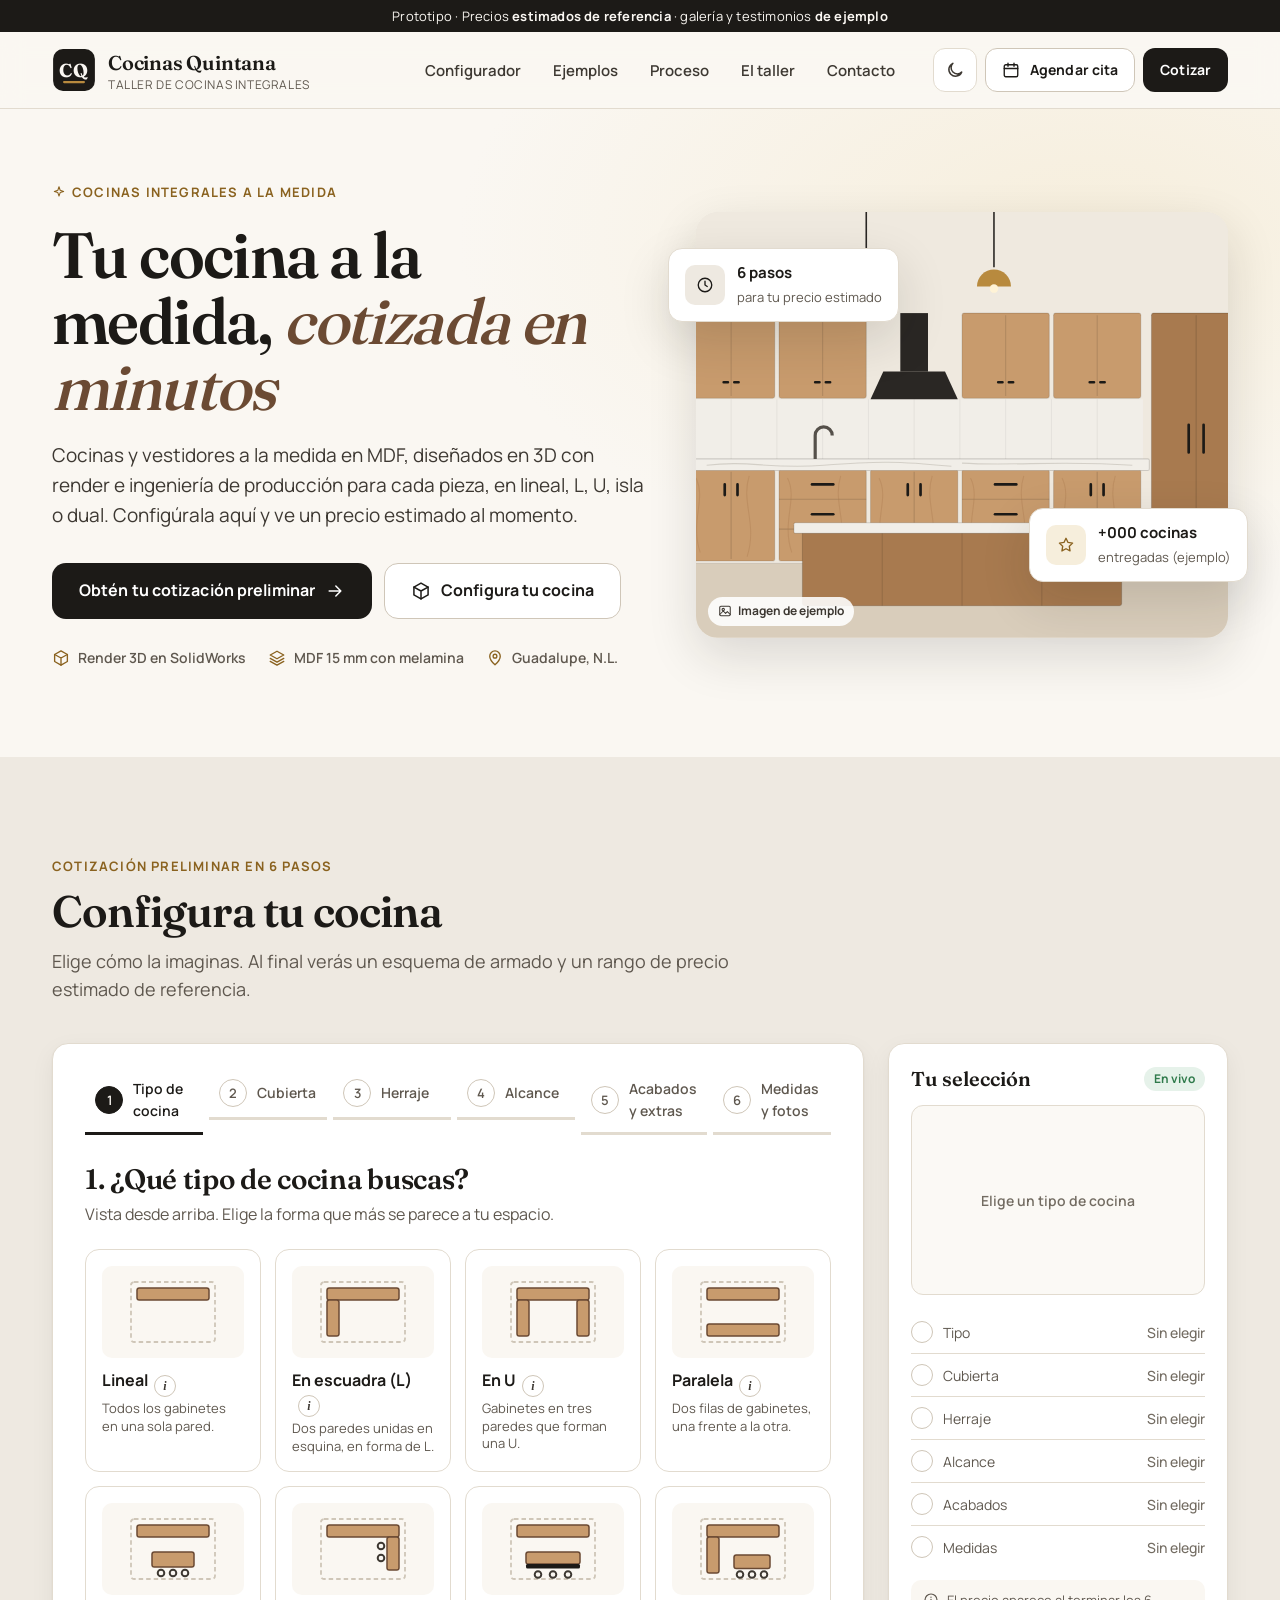
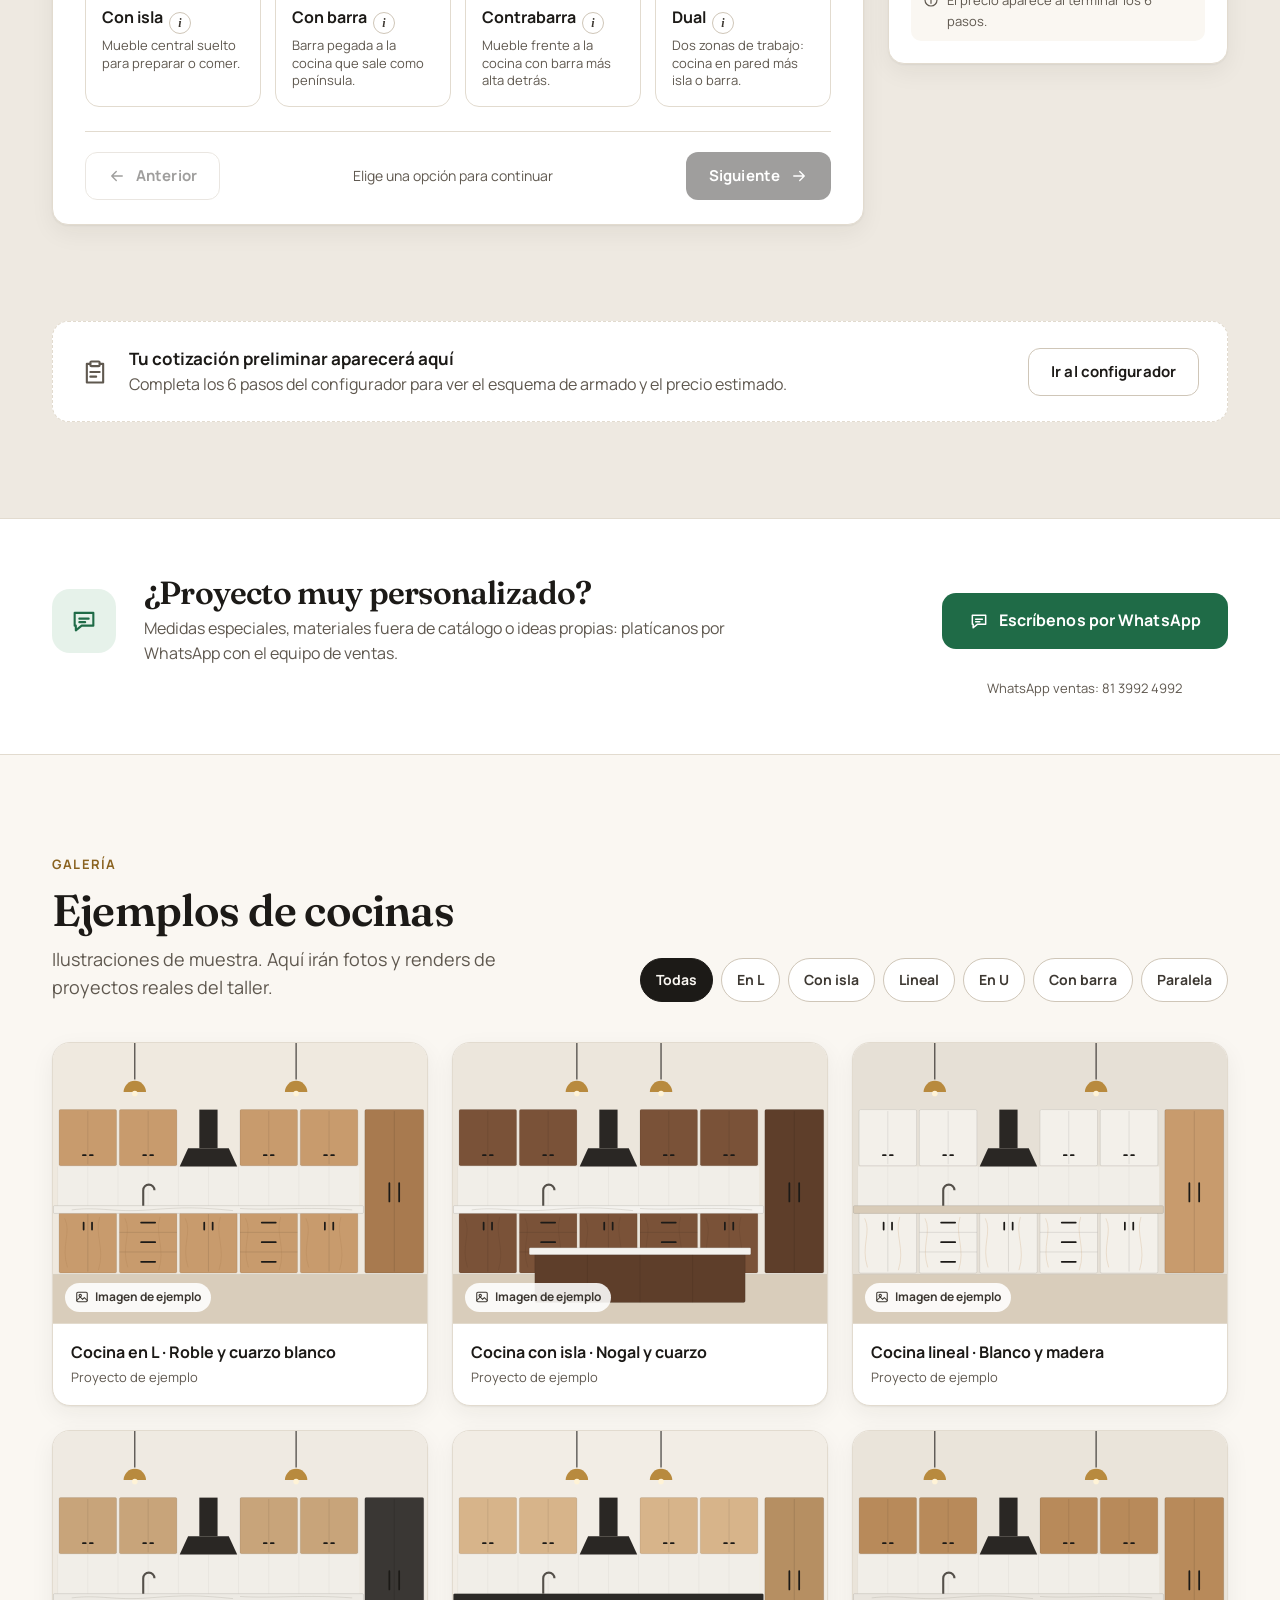
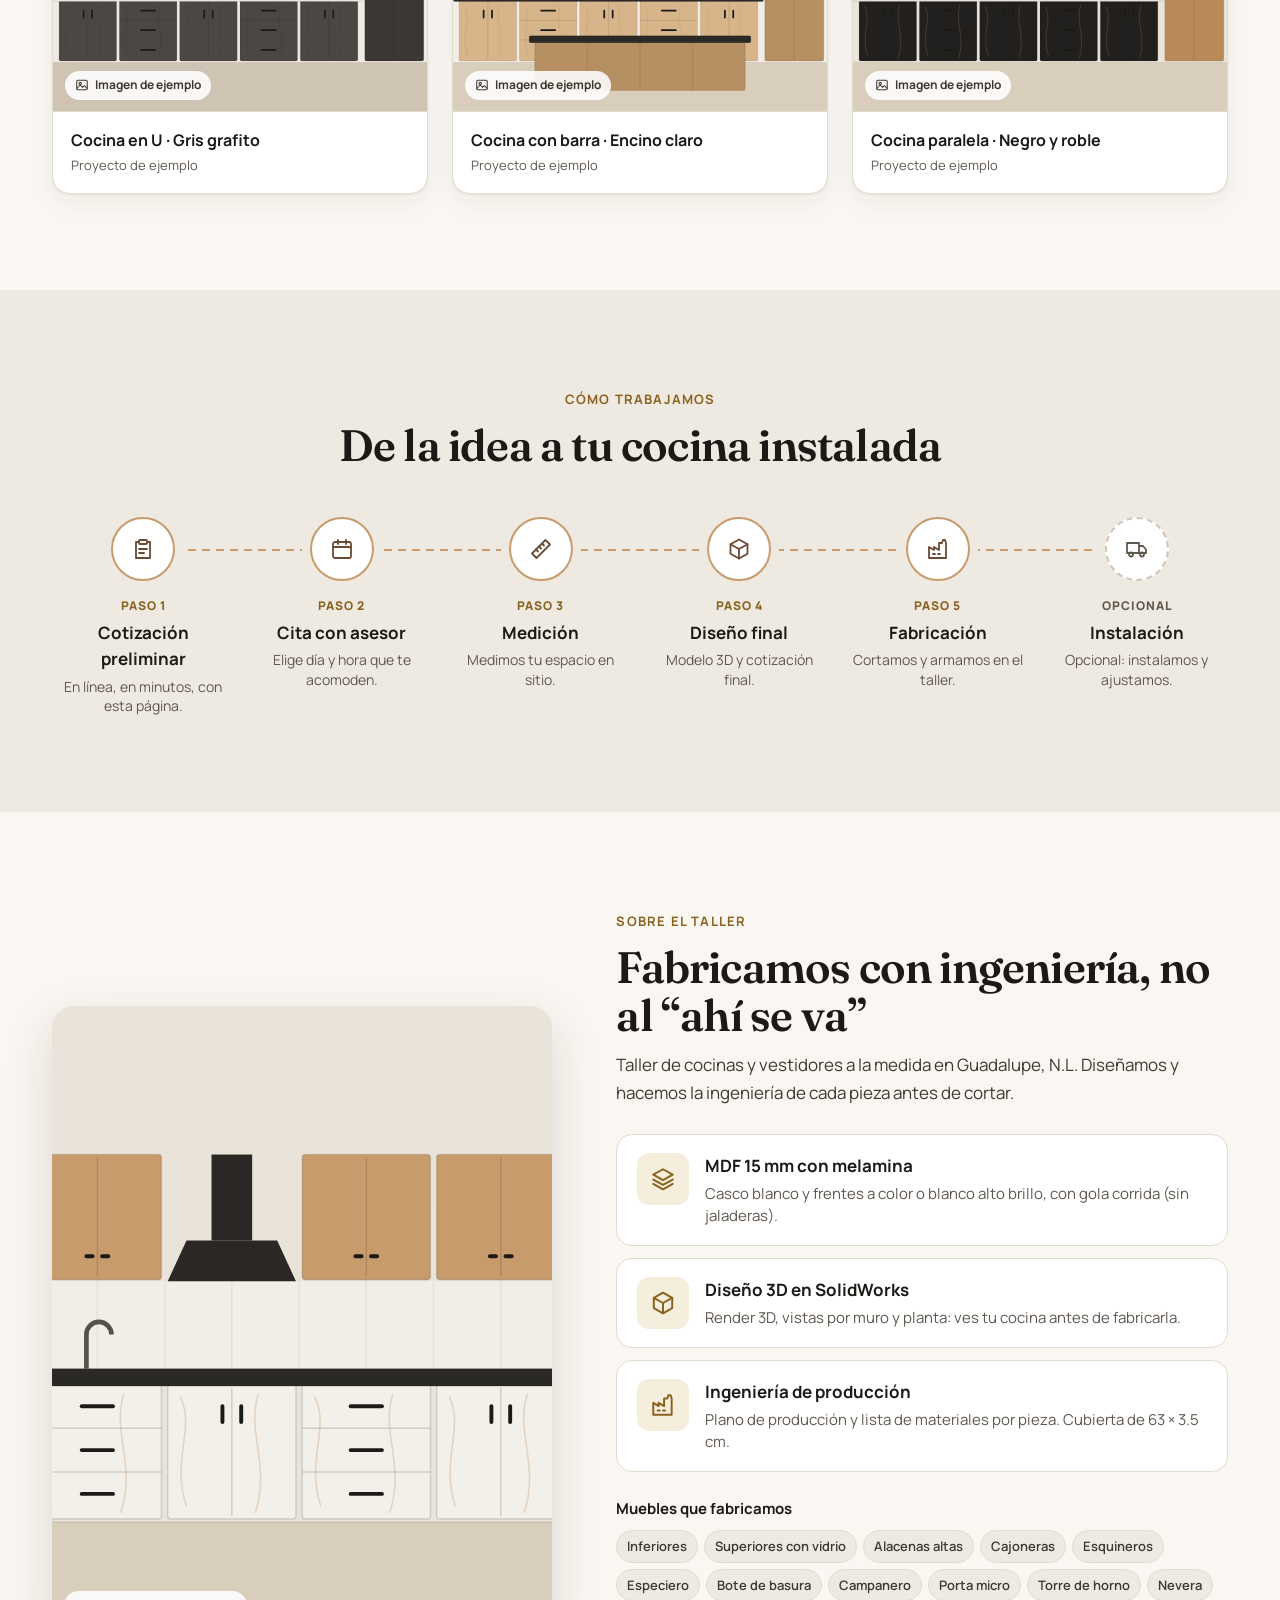
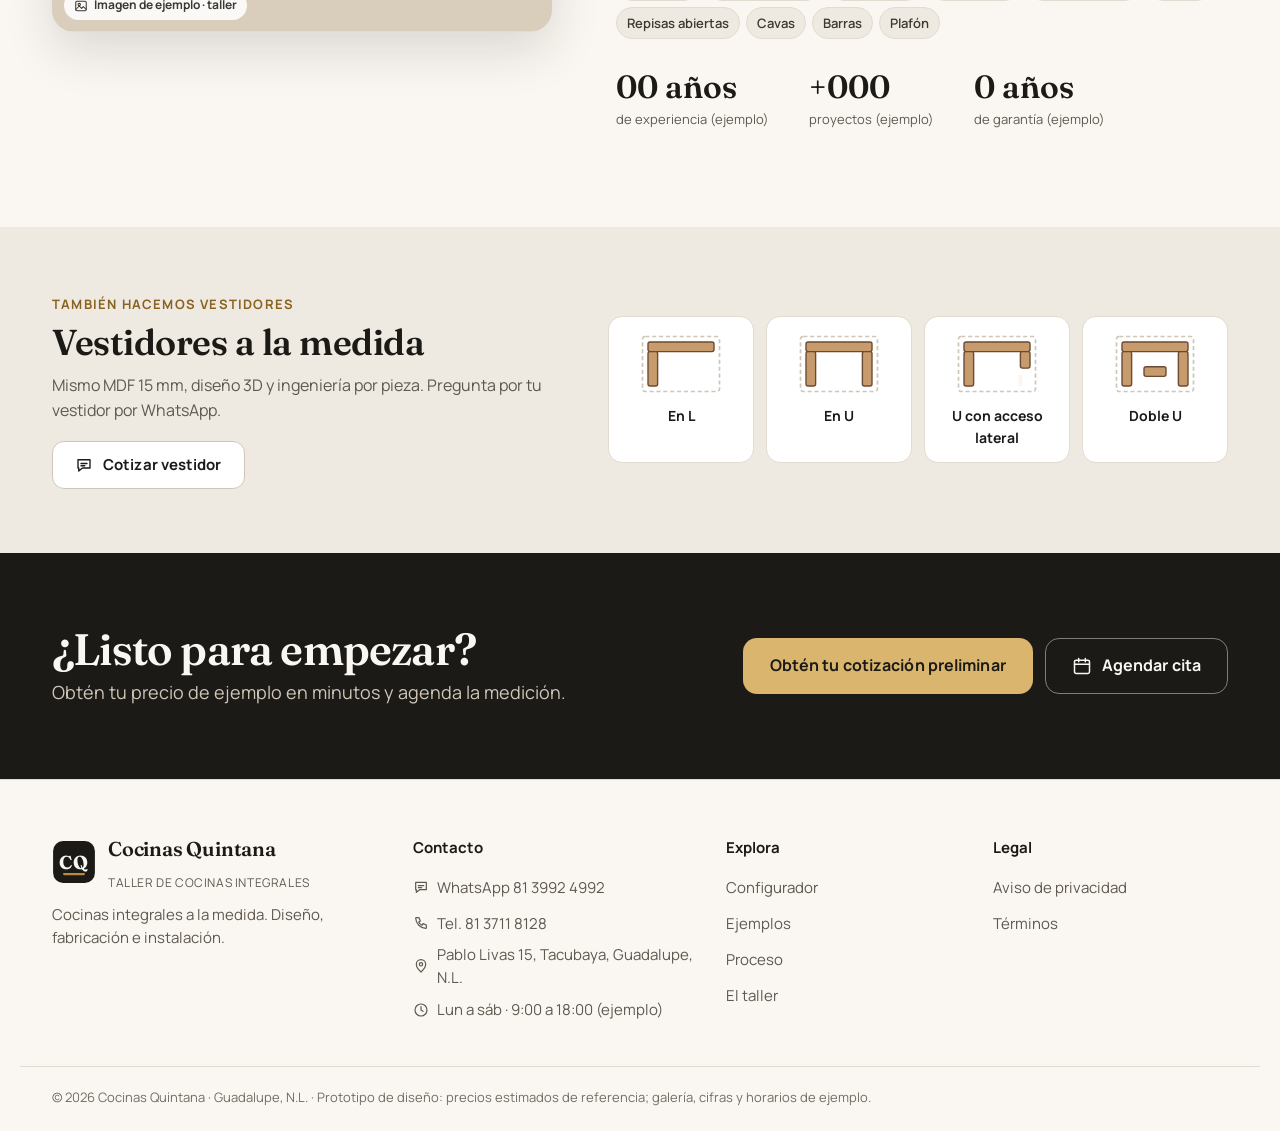
==== index.html @ 6839d634 "Cocinas Quintana: frontpage cotizador (versión gris de prueba)" ====
<!doctype html>
<html lang="es-MX"><head><meta charset="utf-8"><meta name="viewport" content="width=device-width,initial-scale=1">
<title>Cocinas Quintana — Cotiza tu cocina integral en línea (prototipo)</title>
<meta name="description" content="Prototipo de página de inicio con configurador de cocina y precio de ejemplo. Datos de ejemplo.">
<link rel="stylesheet" href="styles.css"><link rel="stylesheet" href="wireframe.css">
<script>/* modo: ?modo=wireframe | ?tema=oscuro */(function(){var q=new URLSearchParams(location.search),c=document.documentElement.classList;if(q.get("modo")==="wireframe")c.add("wf");if(q.get("tema")==="oscuro"||localStorage.getItem("cq-tema")==="oscuro"&&!q.get("tema"))c.add("dark");})();</script>
</head><body>
<a class="skip" href="#configurador">Saltar al configurador</a>
<div class="demo-bar">Prototipo · Precios <b>estimados de referencia</b> · galería y testimonios <b>de ejemplo</b></div>
<header class="top" id="top"><div class="wrap top-in"><a class="brand" href="#inicio" aria-label="Cocinas Quintana — inicio"><span class="mono" aria-hidden="true"><svg viewBox="0 0 40 40"><rect x="1" y="1" width="38" height="38" rx="9" class="mono-bg"/><text x="20" y="26.5" text-anchor="middle" class="mono-t">CQ</text><path d="M11 31h18" class="mono-l"/></svg></span><span class="wordmark"><b>Cocinas Quintana</b><small>Taller de cocinas integrales</small></span></a>
 <nav class="nav" aria-label="Principal"><a href="#configurador">Configurador</a><a href="#ejemplos">Ejemplos</a><a href="#proceso">Proceso</a><a href="#taller">El taller</a><a href="#contacto">Contacto</a></nav>
 <div class="top-act"><button type="button" class="icon-btn" id="themeBtn" aria-label="Cambiar tema claro/oscuro"><svg class="ic i-moon" width="20" height="20" viewBox="0 0 24 24" fill="none" stroke="currentColor" stroke-width="1.8" stroke-linecap="round" stroke-linejoin="round" aria-hidden="true"><path d="M20 14.5A8 8 0 1 1 9.5 4a6.5 6.5 0 0 0 10.5 10.5z"/></svg><svg class="ic i-sun" width="20" height="20" viewBox="0 0 24 24" fill="none" stroke="currentColor" stroke-width="1.8" stroke-linecap="round" stroke-linejoin="round" aria-hidden="true"><circle cx="12" cy="12" r="4"/><path d="M12 2v2M12 20v2M2 12h2M20 12h2M4.9 4.9l1.4 1.4M17.7 17.7l1.4 1.4M4.9 19.1l1.4-1.4M17.7 6.3l1.4-1.4"/></svg></button><button type="button" class="btn btn-ghost btn-sm hide-m" data-open="agenda"><svg class="ic" width="18" height="18" viewBox="0 0 24 24" fill="none" stroke="currentColor" stroke-width="1.8" stroke-linecap="round" stroke-linejoin="round" aria-hidden="true"><rect x="3" y="5" width="18" height="16" rx="2"/><path d="M3 10h18M8 3v4M16 3v4"/></svg> Agendar cita</button><a href="#configurador" class="btn btn-primary btn-sm">Cotizar</a><button type="button" class="icon-btn show-m" aria-label="Menú"><svg class="ic" width="22" height="22" viewBox="0 0 24 24" fill="none" stroke="currentColor" stroke-width="1.8" stroke-linecap="round" stroke-linejoin="round" aria-hidden="true"><path d="M4 7h16M4 12h16M4 17h16"/></svg></button></div>
</div></header>

<main id="inicio">
<section class="hero"><div class="wrap hero-in">
 <div class="hero-txt">
  <span class="eyebrow"><svg class="ic" width="14" height="14" viewBox="0 0 24 24" fill="none" stroke="currentColor" stroke-width="1.8" stroke-linecap="round" stroke-linejoin="round" aria-hidden="true"><path d="M12 3l2 6 6 2-6 2-2 6-2-6-6-2 6-2z"/></svg> Cocinas integrales a la medida</span>
  <h1>Tu cocina a la medida, <em>cotizada en minutos</em></h1>
  <p class="lead">Cocinas y vestidores a la medida en MDF, diseñados en 3D con render e ingeniería de producción para cada pieza, en lineal, L, U, isla o dual. Configúrala aquí y ve un precio estimado al momento.</p>
  <div class="hero-cta"><a href="#configurador" class="btn btn-primary btn-lg" data-start>Obtén tu cotización preliminar <svg class="ic" width="20" height="20" viewBox="0 0 24 24" fill="none" stroke="currentColor" stroke-width="1.8" stroke-linecap="round" stroke-linejoin="round" aria-hidden="true"><path d="M5 12h14M13 6l6 6-6 6"/></svg></a><a href="#configurador" class="btn btn-ghost btn-lg"><svg class="ic" width="20" height="20" viewBox="0 0 24 24" fill="none" stroke="currentColor" stroke-width="1.8" stroke-linecap="round" stroke-linejoin="round" aria-hidden="true"><path d="M12 2.5l8.5 4.8v9.4L12 21.5l-8.5-4.8V7.3z"/><path d="M12 12l8.5-4.7M12 12L3.5 7.3M12 12v9.5"/></svg> Configura tu cocina</a></div>
  <ul class="trust"><li><svg class="ic" width="18" height="18" viewBox="0 0 24 24" fill="none" stroke="currentColor" stroke-width="1.8" stroke-linecap="round" stroke-linejoin="round" aria-hidden="true"><path d="M12 2.5l8.5 4.8v9.4L12 21.5l-8.5-4.8V7.3z"/><path d="M12 12l8.5-4.7M12 12L3.5 7.3M12 12v9.5"/></svg> Render 3D en SolidWorks</li><li><svg class="ic" width="18" height="18" viewBox="0 0 24 24" fill="none" stroke="currentColor" stroke-width="1.8" stroke-linecap="round" stroke-linejoin="round" aria-hidden="true"><path d="M12 3l9 5-9 5-9-5z"/><path d="M3 12.5l9 5 9-5M3 16.5l9 5 9-5"/></svg> MDF 15 mm con melamina</li><li><svg class="ic" width="18" height="18" viewBox="0 0 24 24" fill="none" stroke="currentColor" stroke-width="1.8" stroke-linecap="round" stroke-linejoin="round" aria-hidden="true"><path d="M12 21s-7-6.2-7-11.5a7 7 0 0 1 14 0C19 14.8 12 21 12 21z"/><circle cx="12" cy="9.5" r="2.5"/></svg> Guadalupe, N.L.</li></ul>
 </div>
 <div class="hero-art"><div class="art"><svg viewBox="0 0 600 400" preserveAspectRatio="xMidYMid slice" role="img" aria-label="Ilustración de cocina (ejemplo)"><rect width="600" height="400" fill="#EFE9DF"/><rect y="330" width="600" height="70" fill="#D9CDBB"/><path d="M0 330h600" stroke="#000" stroke-opacity=".08"/><rect x="40" y="176" width="430" height="56" fill="#F1EEE8"/><path d="M40 176v56" stroke="#000" stroke-opacity=".05"/><path d="M83 176v56" stroke="#000" stroke-opacity=".05"/><path d="M126 176v56" stroke="#000" stroke-opacity=".05"/><path d="M169 176v56" stroke="#000" stroke-opacity=".05"/><path d="M212 176v56" stroke="#000" stroke-opacity=".05"/><path d="M255 176v56" stroke="#000" stroke-opacity=".05"/><path d="M298 176v56" stroke="#000" stroke-opacity=".05"/><path d="M341 176v56" stroke="#000" stroke-opacity=".05"/><path d="M384 176v56" stroke="#000" stroke-opacity=".05"/><path d="M427 176v56" stroke="#000" stroke-opacity=".05"/><rect x="42" y="95" width="82" height="80" rx="2" fill="#C89B6D" stroke="#000" stroke-opacity=".12"/><path d="M83 97v76" stroke="#000" stroke-opacity=".12"/><path d="M76 160h4M86 160h4" stroke="#1C1A17" stroke-width="2.5" stroke-linecap="round"/><rect x="128" y="95" width="82" height="80" rx="2" fill="#C89B6D" stroke="#000" stroke-opacity=".12"/><path d="M169 97v76" stroke="#000" stroke-opacity=".12"/><path d="M162 160h4M172 160h4" stroke="#1C1A17" stroke-width="2.5" stroke-linecap="round"/><path d="M226 150h58l12 26H214z" fill="#2A2724"/><rect x="242" y="95" width="26" height="55" fill="#2A2724"/><rect x="300" y="95" width="82" height="80" rx="2" fill="#C89B6D" stroke="#000" stroke-opacity=".12"/><path d="M341 97v76" stroke="#000" stroke-opacity=".12"/><path d="M334 160h4M344 160h4" stroke="#1C1A17" stroke-width="2.5" stroke-linecap="round"/><rect x="386" y="95" width="82" height="80" rx="2" fill="#C89B6D" stroke="#000" stroke-opacity=".12"/><path d="M427 97v76" stroke="#000" stroke-opacity=".12"/><path d="M420 160h4M430 160h4" stroke="#1C1A17" stroke-width="2.5" stroke-linecap="round"/><rect x="42" y="242" width="82" height="86" rx="2" fill="#C89B6D" stroke="#000" stroke-opacity=".12"/><path d="M83 244v82" stroke="#000" stroke-opacity=".14"/><path d="M77 256v10M89 256v10" stroke="#1C1A17" stroke-width="2.5" stroke-linecap="round"/><rect x="128" y="242" width="82" height="86" rx="2" fill="#C89B6D" stroke="#000" stroke-opacity=".12"/><path d="M128 270h82M128 298h82" stroke="#000" stroke-opacity=".14"/><path d="M159 256h20" stroke="#1C1A17" stroke-width="2.5" stroke-linecap="round"/><path d="M159 284h20" stroke="#1C1A17" stroke-width="2.5" stroke-linecap="round"/><path d="M159 312h20" stroke="#1C1A17" stroke-width="2.5" stroke-linecap="round"/><rect x="214" y="242" width="82" height="86" rx="2" fill="#C89B6D" stroke="#000" stroke-opacity=".12"/><path d="M255 244v82" stroke="#000" stroke-opacity=".14"/><path d="M249 256v10M261 256v10" stroke="#1C1A17" stroke-width="2.5" stroke-linecap="round"/><rect x="300" y="242" width="82" height="86" rx="2" fill="#C89B6D" stroke="#000" stroke-opacity=".12"/><path d="M300 270h82M300 298h82" stroke="#000" stroke-opacity=".14"/><path d="M331 256h20" stroke="#1C1A17" stroke-width="2.5" stroke-linecap="round"/><path d="M331 284h20" stroke="#1C1A17" stroke-width="2.5" stroke-linecap="round"/><path d="M331 312h20" stroke="#1C1A17" stroke-width="2.5" stroke-linecap="round"/><rect x="386" y="242" width="82" height="86" rx="2" fill="#C89B6D" stroke="#000" stroke-opacity=".12"/><path d="M427 244v82" stroke="#000" stroke-opacity=".14"/><path d="M421 256v10M433 256v10" stroke="#1C1A17" stroke-width="2.5" stroke-linecap="round"/><rect x="222" y="236" width="66" height="4" fill="#2A2724" opacity=".5"/><path d="M50 250c10 20-6 40 4 70M100 248c-8 25 8 45-2 76" stroke="#A87A4F" stroke-opacity=".35" fill="none"/><path d="M136 250c10 20-6 40 4 70M186 248c-8 25 8 45-2 76" stroke="#A87A4F" stroke-opacity=".35" fill="none"/><path d="M222 250c10 20-6 40 4 70M272 248c-8 25 8 45-2 76" stroke="#A87A4F" stroke-opacity=".35" fill="none"/><path d="M308 250c10 20-6 40 4 70M358 248c-8 25 8 45-2 76" stroke="#A87A4F" stroke-opacity=".35" fill="none"/><path d="M394 250c10 20-6 40 4 70M444 248c-8 25 8 45-2 76" stroke="#A87A4F" stroke-opacity=".35" fill="none"/><rect x="34" y="232" width="442" height="11" rx="1.5" fill="#F1EEE8" stroke="#000" stroke-opacity=".15"/><path d="M60 238c40-5 60 4 110 0s70-4 120 1M300 236c50 3 90-3 160 2" stroke="#9A948A" stroke-opacity=".35" fill="none"/><path d="M162 232v-22a8 8 0 0 1 16 0" stroke="#55504A" stroke-width="3" fill="none"/><rect x="478" y="95" width="84" height="233" rx="2" fill="#A87A4F" stroke="#000" stroke-opacity=".15"/><path d="M520 97v229" stroke="#000" stroke-opacity=".15"/><path d="M513 200v26M527 200v26" stroke="#1C1A17" stroke-width="2.5" stroke-linecap="round"/><path d="M210 0v52" stroke="#2A2724" stroke-width="1.5"/><path d="M194 70a16 16 0 0 1 32 0z" fill="#B88A3E"/><circle cx="210" cy="72" r="4" fill="#FFF3D6"/><path d="M330 0v52" stroke="#2A2724" stroke-width="1.5"/><path d="M314 70a16 16 0 0 1 32 0z" fill="#B88A3E"/><circle cx="330" cy="72" r="4" fill="#FFF3D6"/><rect x="150" y="300" width="300" height="70" rx="2" fill="#A87A4F" stroke="#000" stroke-opacity=".15"/><rect x="142" y="292" width="316" height="10" rx="1.5" fill="#F1EEE8" stroke="#000" stroke-opacity=".15"/><path d="M225 302v68" stroke="#000" stroke-opacity=".12"/><path d="M300 302v68" stroke="#000" stroke-opacity=".12"/><path d="M375 302v68" stroke="#000" stroke-opacity=".12"/></svg><span class="art-tag"><svg class="ic" width="14" height="14" viewBox="0 0 24 24" fill="none" stroke="currentColor" stroke-width="1.8" stroke-linecap="round" stroke-linejoin="round" aria-hidden="true"><rect x="3" y="4" width="18" height="16" rx="2"/><circle cx="9" cy="9.5" r="2"/><path d="M3 18l6-6 4 4 3-3 5 5"/></svg> Imagen de ejemplo</span></div>
  <div class="float-card fc1"><span class="fc-ic"><svg class="ic" width="18" height="18" viewBox="0 0 24 24" fill="none" stroke="currentColor" stroke-width="1.8" stroke-linecap="round" stroke-linejoin="round" aria-hidden="true"><circle cx="12" cy="12" r="9"/><path d="M12 7v5l3 2"/></svg></span><div><b>6 pasos</b><small>para tu precio estimado</small></div></div>
  <div class="float-card fc2"><span class="fc-ic gold"><svg class="ic" width="18" height="18" viewBox="0 0 24 24" fill="none" stroke="currentColor" stroke-width="1.8" stroke-linecap="round" stroke-linejoin="round" aria-hidden="true"><path d="M12 3l2.7 5.6 6.1.9-4.4 4.3 1 6.1L12 17l-5.4 2.9 1-6.1L3.2 9.5l6.1-.9z"/></svg></span><div><b>+000 cocinas</b><small>entregadas (ejemplo)</small></div></div>
 </div>
</div></section>

<section id="configurador" class="sec cfg" aria-labelledby="cfg-t">
 <div class="wrap">
  <div class="sec-h"><span class="eyebrow">Cotización preliminar en 6 pasos</span><h2 id="cfg-t">Configura tu cocina</h2><p>Elige cómo la imaginas. Al final verás un esquema de armado y un rango de precio estimado de referencia.</p></div>
  <div class="cfg-grid">
   <form class="cfg-main card" id="cfgForm" novalidate>
    <div class="prog"><span class="prog-t">Paso <b id="stepNum">1</b> de 6</span><div class="prog-bar"><i id="progBar"></i></div></div>
    <ol class="stepper" id="stepper"><li class="st" data-step="0"><button type="button" class="st-b" data-goto="0"><span class="st-n"><i>1</i><svg class="ic" width="14" height="14" viewBox="0 0 24 24" fill="none" stroke="currentColor" stroke-width="2.6" stroke-linecap="round" stroke-linejoin="round" aria-hidden="true"><path d="M5 12.5l4.5 4.5L19 7"/></svg></span><span class="st-l">Tipo de cocina</span></button></li><li class="st" data-step="1"><button type="button" class="st-b" data-goto="1"><span class="st-n"><i>2</i><svg class="ic" width="14" height="14" viewBox="0 0 24 24" fill="none" stroke="currentColor" stroke-width="2.6" stroke-linecap="round" stroke-linejoin="round" aria-hidden="true"><path d="M5 12.5l4.5 4.5L19 7"/></svg></span><span class="st-l">Cubierta</span></button></li><li class="st" data-step="2"><button type="button" class="st-b" data-goto="2"><span class="st-n"><i>3</i><svg class="ic" width="14" height="14" viewBox="0 0 24 24" fill="none" stroke="currentColor" stroke-width="2.6" stroke-linecap="round" stroke-linejoin="round" aria-hidden="true"><path d="M5 12.5l4.5 4.5L19 7"/></svg></span><span class="st-l">Herraje</span></button></li><li class="st" data-step="3"><button type="button" class="st-b" data-goto="3"><span class="st-n"><i>4</i><svg class="ic" width="14" height="14" viewBox="0 0 24 24" fill="none" stroke="currentColor" stroke-width="2.6" stroke-linecap="round" stroke-linejoin="round" aria-hidden="true"><path d="M5 12.5l4.5 4.5L19 7"/></svg></span><span class="st-l">Alcance</span></button></li><li class="st" data-step="4"><button type="button" class="st-b" data-goto="4"><span class="st-n"><i>5</i><svg class="ic" width="14" height="14" viewBox="0 0 24 24" fill="none" stroke="currentColor" stroke-width="2.6" stroke-linecap="round" stroke-linejoin="round" aria-hidden="true"><path d="M5 12.5l4.5 4.5L19 7"/></svg></span><span class="st-l">Acabados y extras</span></button></li><li class="st" data-step="5"><button type="button" class="st-b" data-goto="5"><span class="st-n"><i>6</i><svg class="ic" width="14" height="14" viewBox="0 0 24 24" fill="none" stroke="currentColor" stroke-width="2.6" stroke-linecap="round" stroke-linejoin="round" aria-hidden="true"><path d="M5 12.5l4.5 4.5L19 7"/></svg></span><span class="st-l">Medidas y fotos</span></button></li></ol>
    <fieldset class="step" data-step="0"><legend>1. ¿Qué tipo de cocina buscas?</legend><p class="step-d">Vista desde arriba. Elige la forma que más se parece a tu espacio.</p><div class="opts opts-tipo"><label class="opt" data-group="tipo"><input type="radio" name="tipo" value="lineal"><span class="opt-in"><span class="opt-art"><svg class="lay" viewBox="0 0 64 48" aria-hidden="true"><rect x="4" y="4" width="56" height="40" rx="2" class="room"/><rect x="8" y="8" width="48" height="8" rx="1.5" class="cab"/></svg></span><span class="opt-txt"><b>Lineal<span class="opt-i" tabindex="0" role="button" aria-label="Más información sobre Lineal">i<span class="tip" role="tooltip">Ideal para espacios angostos o departamentos. Se cotiza por metro lineal de esa pared.</span></span></b><small>Todos los gabinetes en una sola pared.</small></span><span class="opt-check"><svg class="ic" width="14" height="14" viewBox="0 0 24 24" fill="none" stroke="currentColor" stroke-width="2.6" stroke-linecap="round" stroke-linejoin="round" aria-hidden="true"><path d="M5 12.5l4.5 4.5L19 7"/></svg></span></span></label><label class="opt" data-group="tipo"><input type="radio" name="tipo" value="escuadra"><span class="opt-in"><span class="opt-art"><svg class="lay" viewBox="0 0 64 48" aria-hidden="true"><rect x="4" y="4" width="56" height="40" rx="2" class="room"/><rect x="8" y="8" width="48" height="8" rx="1.5" class="cab"/><rect x="8" y="16" width="8" height="24" rx="1.5" class="cab"/></svg></span><span class="opt-txt"><b>En escuadra (L)<span class="opt-i" tabindex="0" role="button" aria-label="Más información sobre En escuadra (L)">i<span class="tip" role="tooltip">Aprovecha la esquina con un esquinero o giratoria. Suma los metros de las dos paredes.</span></span></b><small>Dos paredes unidas en esquina, en forma de L.</small></span><span class="opt-check"><svg class="ic" width="14" height="14" viewBox="0 0 24 24" fill="none" stroke="currentColor" stroke-width="2.6" stroke-linecap="round" stroke-linejoin="round" aria-hidden="true"><path d="M5 12.5l4.5 4.5L19 7"/></svg></span></span></label><label class="opt" data-group="tipo"><input type="radio" name="tipo" value="u"><span class="opt-in"><span class="opt-art"><svg class="lay" viewBox="0 0 64 48" aria-hidden="true"><rect x="4" y="4" width="56" height="40" rx="2" class="room"/><rect x="8" y="8" width="48" height="8" rx="1.5" class="cab"/><rect x="8" y="16" width="8" height="24" rx="1.5" class="cab"/><rect x="48" y="16" width="8" height="24" rx="1.5" class="cab"/></svg></span><span class="opt-txt"><b>En U<span class="opt-i" tabindex="0" role="button" aria-label="Más información sobre En U">i<span class="tip" role="tooltip">Da la mayor superficie de trabajo y guardado. Suma los metros de las tres paredes.</span></span></b><small>Gabinetes en tres paredes que forman una U.</small></span><span class="opt-check"><svg class="ic" width="14" height="14" viewBox="0 0 24 24" fill="none" stroke="currentColor" stroke-width="2.6" stroke-linecap="round" stroke-linejoin="round" aria-hidden="true"><path d="M5 12.5l4.5 4.5L19 7"/></svg></span></span></label><label class="opt" data-group="tipo"><input type="radio" name="tipo" value="paralela"><span class="opt-in"><span class="opt-art"><svg class="lay" viewBox="0 0 64 48" aria-hidden="true"><rect x="4" y="4" width="56" height="40" rx="2" class="room"/><rect x="8" y="8" width="48" height="8" rx="1.5" class="cab"/><rect x="8" y="32" width="48" height="8" rx="1.5" class="cab"/></svg></span><span class="opt-txt"><b>Paralela<span class="opt-i" tabindex="0" role="button" aria-label="Más información sobre Paralela">i<span class="tip" role="tooltip">Muy práctica en pasillos. Deja al menos 1.10 m libres entre las dos filas.</span></span></b><small>Dos filas de gabinetes, una frente a la otra.</small></span><span class="opt-check"><svg class="ic" width="14" height="14" viewBox="0 0 24 24" fill="none" stroke="currentColor" stroke-width="2.6" stroke-linecap="round" stroke-linejoin="round" aria-hidden="true"><path d="M5 12.5l4.5 4.5L19 7"/></svg></span></span></label><label class="opt" data-group="tipo"><input type="radio" name="tipo" value="isla"><span class="opt-in"><span class="opt-art"><svg class="lay" viewBox="0 0 64 48" aria-hidden="true"><rect x="4" y="4" width="56" height="40" rx="2" class="room"/><rect x="8" y="8" width="48" height="8" rx="1.5" class="cab"/><rect x="18" y="26" width="28" height="10" rx="1.5" class="cab"/><circle cx="24" cy="40" r="2.2" class="stool"/><circle cx="32" cy="40" r="2.2" class="stool"/><circle cx="40" cy="40" r="2.2" class="stool"/></svg></span><span class="opt-txt"><b>Con isla<span class="opt-i" tabindex="0" role="button" aria-label="Más información sobre Con isla">i<span class="tip" role="tooltip">La isla se cotiza aparte: lleva costados terminados y cubierta propia.</span></span></b><small>Mueble central suelto para preparar o comer.</small></span><span class="opt-check"><svg class="ic" width="14" height="14" viewBox="0 0 24 24" fill="none" stroke="currentColor" stroke-width="2.6" stroke-linecap="round" stroke-linejoin="round" aria-hidden="true"><path d="M5 12.5l4.5 4.5L19 7"/></svg></span></span></label><label class="opt" data-group="tipo"><input type="radio" name="tipo" value="barra"><span class="opt-in"><span class="opt-art"><svg class="lay" viewBox="0 0 64 48" aria-hidden="true"><rect x="4" y="4" width="56" height="40" rx="2" class="room"/><rect x="8" y="8" width="48" height="8" rx="1.5" class="cab"/><rect x="48" y="16" width="8" height="22" rx="1.5" class="cab"/><circle cx="44" cy="22" r="2.2" class="stool"/><circle cx="44" cy="30" r="2.2" class="stool"/></svg></span><span class="opt-txt"><b>Con barra<span class="opt-i" tabindex="0" role="button" aria-label="Más información sobre Con barra">i<span class="tip" role="tooltip">Sirve para desayunar; se recomienda volado de 25–30 cm para las piernas.</span></span></b><small>Barra pegada a la cocina que sale como península.</small></span><span class="opt-check"><svg class="ic" width="14" height="14" viewBox="0 0 24 24" fill="none" stroke="currentColor" stroke-width="2.6" stroke-linecap="round" stroke-linejoin="round" aria-hidden="true"><path d="M5 12.5l4.5 4.5L19 7"/></svg></span></span></label><label class="opt" data-group="tipo"><input type="radio" name="tipo" value="contrabarra"><span class="opt-in"><span class="opt-art"><svg class="lay" viewBox="0 0 64 48" aria-hidden="true"><rect x="4" y="4" width="56" height="40" rx="2" class="room"/><rect x="8" y="8" width="48" height="8" rx="1.5" class="cab"/><rect x="14" y="26" width="36" height="8" rx="1.5" class="cab"/><rect x="14" y="34" width="36" height="3" rx="1" class="raise"/><circle cx="22" cy="41" r="2.2" class="stool"/><circle cx="32" cy="41" r="2.2" class="stool"/><circle cx="42" cy="41" r="2.2" class="stool"/></svg></span><span class="opt-txt"><b>Contrabarra<span class="opt-i" tabindex="0" role="button" aria-label="Más información sobre Contrabarra">i<span class="tip" role="tooltip">La parte alta (barra) oculta la zona de trabajo y sirve para sentarse.</span></span></b><small>Mueble frente a la cocina con barra más alta detrás.</small></span><span class="opt-check"><svg class="ic" width="14" height="14" viewBox="0 0 24 24" fill="none" stroke="currentColor" stroke-width="2.6" stroke-linecap="round" stroke-linejoin="round" aria-hidden="true"><path d="M5 12.5l4.5 4.5L19 7"/></svg></span></span></label><label class="opt" data-group="tipo"><input type="radio" name="tipo" value="dual"><span class="opt-in"><span class="opt-art"><svg class="lay" viewBox="0 0 64 48" aria-hidden="true"><rect x="4" y="4" width="56" height="40" rx="2" class="room"/><rect x="8" y="8" width="48" height="8" rx="1.5" class="cab"/><rect x="8" y="16" width="8" height="24" rx="1.5" class="cab"/><rect x="26" y="28" width="24" height="9" rx="1.5" class="cab"/><circle cx="30" cy="41" r="2.2" class="stool"/><circle cx="38" cy="41" r="2.2" class="stool"/><circle cx="46" cy="41" r="2.2" class="stool"/></svg></span><span class="opt-txt"><b>Dual<span class="opt-i" tabindex="0" role="button" aria-label="Más información sobre Dual">i<span class="tip" role="tooltip">Combina una cocina en pared con un segundo frente de trabajo. El asesor confirma la distribución.</span></span></b><small>Dos zonas de trabajo: cocina en pared más isla o barra.</small></span><span class="opt-check"><svg class="ic" width="14" height="14" viewBox="0 0 24 24" fill="none" stroke="currentColor" stroke-width="2.6" stroke-linecap="round" stroke-linejoin="round" aria-hidden="true"><path d="M5 12.5l4.5 4.5L19 7"/></svg></span></span></label></div></fieldset>
    <fieldset class="step" data-step="1"><legend>2. Tipo de cubierta</legend><p class="step-d">La superficie de trabajo sobre los gabinetes bajos.</p><div class="opts opts-2"><label class="opt" data-group="cubierta"><input type="radio" name="cubierta" value="formica"><span class="opt-in"><span class="badge">Paquete Básica</span><span class="opt-art"><svg class="sw" viewBox="0 0 64 40"><rect width="64" height="40" rx="6" fill="#D8CBB8"/><g fill="#C9B9A2"><circle cx="10" cy="8" r="1.4"/><circle cx="30" cy="20" r="1.2"/><circle cx="50" cy="12" r="1.4"/><circle cx="18" cy="30" r="1.2"/><circle cx="44" cy="32" r="1.3"/></g><rect y="32" width="64" height="8" fill="#BBA98F"/></svg></span><span class="opt-txt"><b>Fórmica<span class="opt-i" tabindex="0" role="button" aria-label="Más información sobre Fórmica">i<span class="tip" role="tooltip">Cubierta de 63 cm de fondo × 3.5 cm de grueso. Se cotiza por medidas (m²).</span></span></b><small>Laminado plástico sobre tablero: económico y con muchos colores.</small></span><span class="opt-check"><svg class="ic" width="14" height="14" viewBox="0 0 24 24" fill="none" stroke="currentColor" stroke-width="2.6" stroke-linecap="round" stroke-linejoin="round" aria-hidden="true"><path d="M5 12.5l4.5 4.5L19 7"/></svg></span></span></label><label class="opt" data-group="cubierta"><input type="radio" name="cubierta" value="cuarzo"><span class="opt-in"><span class="badge">Paquete Premium</span><span class="opt-art"><svg class="sw" viewBox="0 0 64 40"><rect width="64" height="40" rx="6" fill="#F4F2EE"/><path d="M0 12c16-6 24 10 40 2s18-4 24 0M6 40c10-14 30-10 40-22" stroke="#B9B3A8" fill="none" stroke-width="1.2"/><rect y="32" width="64" height="8" fill="#E1DDD5"/></svg></span><span class="opt-txt"><b>Cuarzo<span class="opt-i" tabindex="0" role="button" aria-label="Más información sobre Cuarzo">i<span class="tip" role="tooltip">Más resistente a golpes, calor moderado y manchas. Se cotiza por medidas (m²).</span></span></b><small>Piedra de cuarzo fabricada: muy dura, no se mancha y es fácil de limpiar.</small></span><span class="opt-check"><svg class="ic" width="14" height="14" viewBox="0 0 24 24" fill="none" stroke="currentColor" stroke-width="2.6" stroke-linecap="round" stroke-linejoin="round" aria-hidden="true"><path d="M5 12.5l4.5 4.5L19 7"/></svg></span></span></label></div></fieldset>
    <fieldset class="step" data-step="2"><legend>3. Tipo de herraje</legend><p class="step-d">Bisagras y correderas de puertas y cajones.</p><div class="opts opts-2"><label class="opt" data-group="herraje"><input type="radio" name="herraje" value="normal"><span class="opt-in"><span class="opt-art"><svg class="sw" viewBox="0 0 64 40"><rect x="8" y="6" width="48" height="28" rx="3" class="sw-l"/><path d="M8 20h48" class="sw-l"/><path d="M26 13h12M26 27h12" class="sw-h"/></svg></span><span class="opt-txt"><b>Normal<span class="opt-i" tabindex="0" role="button" aria-label="Más información sobre Normal">i<span class="tip" role="tooltip">Incluido en el precio de los gabinetes.</span></span></b><small>Bisagras y correderas estándar: puertas y cajones cierran a mano.</small></span><span class="opt-check"><svg class="ic" width="14" height="14" viewBox="0 0 24 24" fill="none" stroke="currentColor" stroke-width="2.6" stroke-linecap="round" stroke-linejoin="round" aria-hidden="true"><path d="M5 12.5l4.5 4.5L19 7"/></svg></span></span></label><label class="opt" data-group="herraje"><input type="radio" name="herraje" value="lento"><span class="opt-in"><span class="badge">Recomendado</span><span class="opt-art"><svg class="sw" viewBox="0 0 64 40"><rect x="8" y="6" width="48" height="28" rx="3" class="sw-l"/><path d="M8 20h48" class="sw-l"/><path d="M26 13h12M26 27h12" class="sw-h"/><path d="M44 10c6 0 9 3 9 10" class="sw-g"/><path d="M50 18l3 3 3-3" class="sw-g"/></svg></span><span class="opt-txt"><b>Cierre lento (soft-close)<span class="opt-i" tabindex="0" role="button" aria-label="Más información sobre Cierre lento (soft-close)">i<span class="tip" role="tooltip">Bisagras de cierre lento: se cobran por metro lineal. Correderas de cierre lento: por pieza (una por cajón).</span></span></b><small>Frena la puerta o el cajón al final y lo cierra suave, sin golpe.</small></span><span class="opt-check"><svg class="ic" width="14" height="14" viewBox="0 0 24 24" fill="none" stroke="currentColor" stroke-width="2.6" stroke-linecap="round" stroke-linejoin="round" aria-hidden="true"><path d="M5 12.5l4.5 4.5L19 7"/></svg></span></span></label></div></fieldset>
    <fieldset class="step" data-step="3"><legend>4. ¿Qué parte de la cocina necesitas?</legend><p class="step-d">Puedes cotizar solo una parte o la cocina completa.</p><div class="opts opts-3"><label class="opt" data-group="alcance"><input type="radio" name="alcance" value="inf"><span class="opt-in"><span class="opt-art"><svg class="sw" viewBox="0 0 64 40"><path d="M4 37h56" class="sw-l"/><rect x="8" y="22" width="48" height="15" rx="1.5" class="sw-f"/><rect x="6" y="20" width="52" height="3" rx="1" class="sw-t"/><rect x="8" y="3" width="48" height="11" rx="1.5" class="sw-ghost"/></svg></span><span class="opt-txt"><b>Solo parte inferior<span class="opt-i" tabindex="0" role="button" aria-label="Más información sobre Solo parte inferior">i<span class="tip" role="tooltip">Precio proporcional: aprox. 55 % de una cocina completa, más la cubierta.</span></span></b><small>Solo gabinetes bajos (con cubierta), sin alacenas en la pared.</small></span><span class="opt-check"><svg class="ic" width="14" height="14" viewBox="0 0 24 24" fill="none" stroke="currentColor" stroke-width="2.6" stroke-linecap="round" stroke-linejoin="round" aria-hidden="true"><path d="M5 12.5l4.5 4.5L19 7"/></svg></span></span></label><label class="opt" data-group="alcance"><input type="radio" name="alcance" value="sup"><span class="opt-in"><span class="opt-art"><svg class="sw" viewBox="0 0 64 40"><path d="M4 37h56" class="sw-l"/><rect x="8" y="3" width="48" height="11" rx="1.5" class="sw-f"/><rect x="8" y="22" width="48" height="15" rx="1.5" class="sw-ghost"/></svg></span><span class="opt-txt"><b>Solo parte superior<span class="opt-i" tabindex="0" role="button" aria-label="Más información sobre Solo parte superior">i<span class="tip" role="tooltip">Precio proporcional: aprox. 45 % de una cocina completa. No lleva cubierta.</span></span></b><small>Solo gabinetes altos colgados en la pared (alacenas).</small></span><span class="opt-check"><svg class="ic" width="14" height="14" viewBox="0 0 24 24" fill="none" stroke="currentColor" stroke-width="2.6" stroke-linecap="round" stroke-linejoin="round" aria-hidden="true"><path d="M5 12.5l4.5 4.5L19 7"/></svg></span></span></label><label class="opt" data-group="alcance"><input type="radio" name="alcance" value="ambas"><span class="opt-in"><span class="badge">Más pedida</span><span class="opt-art"><svg class="sw" viewBox="0 0 64 40"><path d="M4 37h56" class="sw-l"/><rect x="8" y="3" width="48" height="11" rx="1.5" class="sw-f"/><rect x="8" y="22" width="48" height="15" rx="1.5" class="sw-f"/><rect x="6" y="20" width="52" height="3" rx="1" class="sw-t"/></svg></span><span class="opt-txt"><b>Ambas<span class="opt-i" tabindex="0" role="button" aria-label="Más información sobre Ambas">i<span class="tip" role="tooltip">Así se calculan los paquetes Básica y Premium por metro lineal.</span></span></b><small>Cocina completa: gabinetes bajos con cubierta y altos.</small></span><span class="opt-check"><svg class="ic" width="14" height="14" viewBox="0 0 24 24" fill="none" stroke="currentColor" stroke-width="2.6" stroke-linecap="round" stroke-linejoin="round" aria-hidden="true"><path d="M5 12.5l4.5 4.5L19 7"/></svg></span></span></label></div></fieldset>
    <fieldset class="step" data-step="4"><legend>5. Acabados y extras</legend><p class="step-d">Toca el ícono <b>i</b> para saber más. Los extras son opcionales.</p>
     <h4 class="sub-h">Acabado de puertas superiores</h4><div class="opts opts-2 opts-sm"><label class="opt" data-group="acabado"><input type="radio" name="acabado" value="mate"><span class="opt-in"><span class="opt-art"><svg class="fm" viewBox="0 0 128 80" aria-hidden="true"><rect x="0" y="0" width="128" height="80" class="fm-wall"/><path d="M0 4h128" class="fm-ceil"/><path d="M0 76h128" class="fm-floor"/><rect x="10" y="14" width="26" height="20" rx="1" class="fm-up"/><path d="M21 28v3M25 28v3" class="fm-h"/><rect x="37" y="14" width="26" height="20" rx="1" class="fm-up"/><path d="M48 28v3M52 28v3" class="fm-h"/><rect x="64" y="14" width="26" height="20" rx="1" class="fm-up"/><path d="M75 28v3M79 28v3" class="fm-h"/><rect x="91" y="14" width="26" height="20" rx="1" class="fm-up"/><path d="M102 28v3M106 28v3" class="fm-h"/><rect x="10" y="14" width="26" height="20" rx="1" class="matte"/><rect x="37" y="14" width="26" height="20" rx="1" class="matte"/><rect x="64" y="14" width="26" height="20" rx="1" class="matte"/><rect x="91" y="14" width="26" height="20" rx="1" class="matte"/><rect x="8" y="50" width="112" height="3" class="fm-top"/><rect x="10" y="53" width="26" height="21" rx="1" class="fm-low"/><path d="M19 57h8" class="fm-h"/><rect x="37" y="53" width="26" height="21" rx="1" class="fm-low"/><path d="M46 57h8" class="fm-h"/><rect x="64" y="53" width="26" height="21" rx="1" class="fm-low"/><path d="M73 57h8" class="fm-h"/><rect x="91" y="53" width="26" height="21" rx="1" class="fm-low"/><path d="M100 57h8" class="fm-h"/></svg></span><span class="opt-txt"><b>Superiores mate<span class="opt-i" tabindex="0" role="button" aria-label="Más información sobre Superiores mate">i<span class="tip" role="tooltip">Incluido. Casco blanco y frentes a color.</span></span></b><small>Puertas superiores sin reflejo; disimulan huellas y rayones.</small></span><span class="opt-check"><svg class="ic" width="14" height="14" viewBox="0 0 24 24" fill="none" stroke="currentColor" stroke-width="2.6" stroke-linecap="round" stroke-linejoin="round" aria-hidden="true"><path d="M5 12.5l4.5 4.5L19 7"/></svg></span></span></label><label class="opt" data-group="acabado"><input type="radio" name="acabado" value="brillo"><span class="opt-in"><span class="badge">Por puerta</span><span class="opt-art"><svg class="fm" viewBox="0 0 128 80" aria-hidden="true"><rect x="0" y="0" width="128" height="80" class="fm-wall"/><path d="M0 4h128" class="fm-ceil"/><path d="M0 76h128" class="fm-floor"/><rect x="10" y="14" width="26" height="20" rx="1" class="fm-up gloss"/><path d="M21 28v3M25 28v3" class="fm-h"/><rect x="37" y="14" width="26" height="20" rx="1" class="fm-up gloss"/><path d="M48 28v3M52 28v3" class="fm-h"/><rect x="64" y="14" width="26" height="20" rx="1" class="fm-up gloss"/><path d="M75 28v3M79 28v3" class="fm-h"/><rect x="91" y="14" width="26" height="20" rx="1" class="fm-up gloss"/><path d="M102 28v3M106 28v3" class="fm-h"/><path d="M14 32l12-16M20 32l9-12" class="sheen"/><path d="M41 32l12-16M47 32l9-12" class="sheen"/><path d="M68 32l12-16M74 32l9-12" class="sheen"/><path d="M95 32l12-16M101 32l9-12" class="sheen"/><rect x="8" y="50" width="112" height="3" class="fm-top"/><rect x="10" y="53" width="26" height="21" rx="1" class="fm-low"/><path d="M19 57h8" class="fm-h"/><rect x="37" y="53" width="26" height="21" rx="1" class="fm-low"/><path d="M46 57h8" class="fm-h"/><rect x="64" y="53" width="26" height="21" rx="1" class="fm-low"/><path d="M73 57h8" class="fm-h"/><rect x="91" y="53" width="26" height="21" rx="1" class="fm-low"/><path d="M100 57h8" class="fm-h"/></svg></span><span class="opt-txt"><b>Superiores alto brillo<span class="opt-i" tabindex="0" role="button" aria-label="Más información sobre Superiores alto brillo">i<span class="tip" role="tooltip">Blanco alto brillo. Se cobra por puerta (aprox. 1 puerta cada 50 cm de gabinete superior).</span></span></b><small>Puertas superiores con acabado brillante, casi espejo.</small></span><span class="opt-check"><svg class="ic" width="14" height="14" viewBox="0 0 24 24" fill="none" stroke="currentColor" stroke-width="2.6" stroke-linecap="round" stroke-linejoin="round" aria-hidden="true"><path d="M5 12.5l4.5 4.5L19 7"/></svg></span></span></label></div>
     <h4 class="sub-h">Iluminación y detalles <small>(elige los que quieras)</small></h4><div class="opts opts-3 opts-sm opts-x"><label class="opt" data-group="extra"><input type="checkbox" name="extra" value="led"><span class="opt-in"><span class="opt-art"><svg class="fm" viewBox="0 0 128 80" aria-hidden="true"><rect x="0" y="0" width="128" height="80" class="fm-wall"/><path d="M0 4h128" class="fm-ceil"/><path d="M0 76h128" class="fm-floor"/><rect x="10" y="14" width="26" height="20" rx="1" class="fm-up"/><path d="M21 28v3M25 28v3" class="fm-h"/><rect x="37" y="14" width="26" height="20" rx="1" class="fm-up"/><path d="M48 28v3M52 28v3" class="fm-h"/><rect x="64" y="14" width="26" height="20" rx="1" class="fm-up"/><path d="M75 28v3M79 28v3" class="fm-h"/><rect x="91" y="14" width="26" height="20" rx="1" class="fm-up"/><path d="M102 28v3M106 28v3" class="fm-h"/><path d="M10 35h108" class="led"/><path d="M10 35h108l-6 15H16z" class="glow"/><rect x="8" y="50" width="112" height="3" class="fm-top"/><rect x="10" y="53" width="26" height="21" rx="1" class="fm-low"/><path d="M19 57h8" class="fm-h"/><rect x="37" y="53" width="26" height="21" rx="1" class="fm-low"/><path d="M46 57h8" class="fm-h"/><rect x="64" y="53" width="26" height="21" rx="1" class="fm-low"/><path d="M73 57h8" class="fm-h"/><rect x="91" y="53" width="26" height="21" rx="1" class="fm-low"/><path d="M100 57h8" class="fm-h"/></svg></span><span class="opt-txt"><b>Luz LED bajo superiores<span class="opt-i" tabindex="0" role="button" aria-label="Más información sobre Luz LED bajo superiores">i<span class="tip" role="tooltip">Se cobra por metro lineal de gabinete superior.</span></span></b><small>Tira de luz debajo de los gabinetes altos que ilumina la cubierta.</small><span class="opt-p">Por metro lineal</span></span><span class="opt-check"><svg class="ic" width="14" height="14" viewBox="0 0 24 24" fill="none" stroke="currentColor" stroke-width="2.6" stroke-linecap="round" stroke-linejoin="round" aria-hidden="true"><path d="M5 12.5l4.5 4.5L19 7"/></svg></span></span></label><label class="opt" data-group="extra"><input type="checkbox" name="extra" value="spots"><span class="opt-in"><span class="opt-art"><svg class="fm" viewBox="0 0 128 80" aria-hidden="true"><rect x="0" y="0" width="128" height="80" class="fm-wall"/><path d="M0 4h128" class="fm-ceil"/><path d="M0 76h128" class="fm-floor"/><path d="M25 4h6l7 22H18z" class="glow"/><circle cx="28" cy="5" r="2.2" class="hl-solid"/><path d="M61 4h6l7 22H54z" class="glow"/><circle cx="64" cy="5" r="2.2" class="hl-solid"/><path d="M97 4h6l7 22H90z" class="glow"/><circle cx="100" cy="5" r="2.2" class="hl-solid"/><rect x="10" y="14" width="26" height="20" rx="1" class="fm-up"/><path d="M21 28v3M25 28v3" class="fm-h"/><rect x="37" y="14" width="26" height="20" rx="1" class="fm-up"/><path d="M48 28v3M52 28v3" class="fm-h"/><rect x="64" y="14" width="26" height="20" rx="1" class="fm-up"/><path d="M75 28v3M79 28v3" class="fm-h"/><rect x="91" y="14" width="26" height="20" rx="1" class="fm-up"/><path d="M102 28v3M106 28v3" class="fm-h"/><rect x="8" y="50" width="112" height="3" class="fm-top"/><rect x="10" y="53" width="26" height="21" rx="1" class="fm-low"/><path d="M19 57h8" class="fm-h"/><rect x="37" y="53" width="26" height="21" rx="1" class="fm-low"/><path d="M46 57h8" class="fm-h"/><rect x="64" y="53" width="26" height="21" rx="1" class="fm-low"/><path d="M73 57h8" class="fm-h"/><rect x="91" y="53" width="26" height="21" rx="1" class="fm-low"/><path d="M100 57h8" class="fm-h"/></svg></span><span class="opt-txt"><b>Spots de iluminación<span class="opt-i" tabindex="0" role="button" aria-label="Más información sobre Spots de iluminación">i<span class="tip" role="tooltip">Se cobran por pieza (aprox. 1 spot por metro de cocina, mínimo 2).</span></span></b><small>Focos pequeños empotrados que iluminan puntos de la cocina.</small><span class="opt-p">Por pieza</span></span><span class="opt-check"><svg class="ic" width="14" height="14" viewBox="0 0 24 24" fill="none" stroke="currentColor" stroke-width="2.6" stroke-linecap="round" stroke-linejoin="round" aria-hidden="true"><path d="M5 12.5l4.5 4.5L19 7"/></svg></span></span></label><label class="opt" data-group="extra"><input type="checkbox" name="extra" value="plafdec"><span class="opt-in"><span class="opt-art"><svg class="fm" viewBox="0 0 128 80" aria-hidden="true"><rect x="0" y="0" width="128" height="80" class="fm-wall"/><path d="M0 4h128" class="fm-ceil"/><path d="M0 76h128" class="fm-floor"/><rect x="0" y="4" width="128" height="7" class="hl"/><circle cx="28" cy="11" r="1.6" class="fm-dot"/><circle cx="64" cy="11" r="1.6" class="fm-dot"/><circle cx="100" cy="11" r="1.6" class="fm-dot"/><rect x="10" y="14" width="26" height="20" rx="1" class="fm-up"/><path d="M21 28v3M25 28v3" class="fm-h"/><rect x="37" y="14" width="26" height="20" rx="1" class="fm-up"/><path d="M48 28v3M52 28v3" class="fm-h"/><rect x="64" y="14" width="26" height="20" rx="1" class="fm-up"/><path d="M75 28v3M79 28v3" class="fm-h"/><rect x="91" y="14" width="26" height="20" rx="1" class="fm-up"/><path d="M102 28v3M106 28v3" class="fm-h"/><rect x="8" y="50" width="112" height="3" class="fm-top"/><rect x="10" y="53" width="26" height="21" rx="1" class="fm-low"/><path d="M19 57h8" class="fm-h"/><rect x="37" y="53" width="26" height="21" rx="1" class="fm-low"/><path d="M46 57h8" class="fm-h"/><rect x="64" y="53" width="26" height="21" rx="1" class="fm-low"/><path d="M73 57h8" class="fm-h"/><rect x="91" y="53" width="26" height="21" rx="1" class="fm-low"/><path d="M100 57h8" class="fm-h"/></svg></span><span class="opt-txt"><b>Plafón decorativo<span class="opt-i" tabindex="0" role="button" aria-label="Más información sobre Plafón decorativo">i<span class="tip" role="tooltip">Se cobra por metro lineal a lo largo de la cocina.</span></span></b><small>Franja de techo falso sobre la cocina que la enmarca y puede llevar spots.</small><span class="opt-p">Por metro lineal</span></span><span class="opt-check"><svg class="ic" width="14" height="14" viewBox="0 0 24 24" fill="none" stroke="currentColor" stroke-width="2.6" stroke-linecap="round" stroke-linejoin="round" aria-hidden="true"><path d="M5 12.5l4.5 4.5L19 7"/></svg></span></span></label><label class="opt" data-group="extra"><input type="checkbox" name="extra" value="plafsup"><span class="opt-in"><span class="opt-art"><svg class="fm" viewBox="0 0 128 80" aria-hidden="true"><rect x="0" y="0" width="128" height="80" class="fm-wall"/><path d="M0 4h128" class="fm-ceil"/><path d="M0 76h128" class="fm-floor"/><rect x="10" y="4" width="108" height="10" class="hl"/><path d="M10 4l10 10M22 4l10 10M34 4l10 10M46 4l10 10M58 4l10 10M70 4l10 10M82 4l10 10M94 4l10 10M106 4l10 10" class="hl-s" stroke-width=".8"/><rect x="10" y="14" width="26" height="20" rx="1" class="fm-up"/><path d="M21 28v3M25 28v3" class="fm-h"/><rect x="37" y="14" width="26" height="20" rx="1" class="fm-up"/><path d="M48 28v3M52 28v3" class="fm-h"/><rect x="64" y="14" width="26" height="20" rx="1" class="fm-up"/><path d="M75 28v3M79 28v3" class="fm-h"/><rect x="91" y="14" width="26" height="20" rx="1" class="fm-up"/><path d="M102 28v3M106 28v3" class="fm-h"/><rect x="8" y="50" width="112" height="3" class="fm-top"/><rect x="10" y="53" width="26" height="21" rx="1" class="fm-low"/><path d="M19 57h8" class="fm-h"/><rect x="37" y="53" width="26" height="21" rx="1" class="fm-low"/><path d="M46 57h8" class="fm-h"/><rect x="64" y="53" width="26" height="21" rx="1" class="fm-low"/><path d="M73 57h8" class="fm-h"/><rect x="91" y="53" width="26" height="21" rx="1" class="fm-low"/><path d="M100 57h8" class="fm-h"/></svg></span><span class="opt-txt"><b>Plafón sobre superiores<span class="opt-i" tabindex="0" role="button" aria-label="Más información sobre Plafón sobre superiores">i<span class="tip" role="tooltip">Evita que se junte polvo y grasa arriba de las alacenas. Se cobra por metro lineal.</span></span></b><small>Panel que cierra el hueco entre los gabinetes altos y el techo.</small><span class="opt-p">Por metro lineal</span></span><span class="opt-check"><svg class="ic" width="14" height="14" viewBox="0 0 24 24" fill="none" stroke="currentColor" stroke-width="2.6" stroke-linecap="round" stroke-linejoin="round" aria-hidden="true"><path d="M5 12.5l4.5 4.5L19 7"/></svg></span></span></label><label class="opt" data-group="extra"><input type="checkbox" name="extra" value="salpi"><span class="opt-in"><span class="opt-art"><svg class="fm" viewBox="0 0 128 80" aria-hidden="true"><rect x="0" y="0" width="128" height="80" class="fm-wall"/><path d="M0 4h128" class="fm-ceil"/><path d="M0 76h128" class="fm-floor"/><rect x="10" y="14" width="26" height="20" rx="1" class="fm-up"/><path d="M21 28v3M25 28v3" class="fm-h"/><rect x="37" y="14" width="26" height="20" rx="1" class="fm-up"/><path d="M48 28v3M52 28v3" class="fm-h"/><rect x="64" y="14" width="26" height="20" rx="1" class="fm-up"/><path d="M75 28v3M79 28v3" class="fm-h"/><rect x="91" y="14" width="26" height="20" rx="1" class="fm-up"/><path d="M102 28v3M106 28v3" class="fm-h"/><rect x="10" y="34" width="108" height="16" class="hl"/><rect x="8" y="50" width="112" height="3" class="fm-top"/><rect x="10" y="53" width="26" height="21" rx="1" class="fm-low"/><path d="M19 57h8" class="fm-h"/><rect x="37" y="53" width="26" height="21" rx="1" class="fm-low"/><path d="M46 57h8" class="fm-h"/><rect x="64" y="53" width="26" height="21" rx="1" class="fm-low"/><path d="M73 57h8" class="fm-h"/><rect x="91" y="53" width="26" height="21" rx="1" class="fm-low"/><path d="M100 57h8" class="fm-h"/></svg></span><span class="opt-txt"><b>Salpicadera (respaldo)<span class="opt-i" tabindex="0" role="button" aria-label="Más información sobre Salpicadera (respaldo)">i<span class="tip" role="tooltip">Mismo material que la cubierta. Se cobra por medidas (m²): largo × aprox. 55 cm de alto.</span></span></b><small>El panel en la pared entre la cubierta y los gabinetes superiores que la protege de agua y grasa.</small><span class="opt-p">Por m²</span></span><span class="opt-check"><svg class="ic" width="14" height="14" viewBox="0 0 24 24" fill="none" stroke="currentColor" stroke-width="2.6" stroke-linecap="round" stroke-linejoin="round" aria-hidden="true"><path d="M5 12.5l4.5 4.5L19 7"/></svg></span></span></label></div>
     <h4 class="sub-h">Accesorios opcionales <small>(precio de referencia por pieza)</small></h4><div class="opts opts-3 opts-sm opts-x"><label class="opt" data-group="acc"><input type="checkbox" name="acc" value="basurero"><span class="opt-in"><span class="opt-art"><svg class="sw" viewBox="0 0 64 40"><rect x="14" y="4" width="36" height="32" rx="2" class="sw-l"/><rect x="18" y="12" width="12" height="20" rx="1.5" class="sw-f"/><rect x="34" y="12" width="12" height="20" rx="1.5" class="sw-f"/><path d="M26 8h12" class="sw-h"/><path d="M52 20h8M56 16l4 4-4 4" class="sw-g"/></svg></span><span class="opt-txt"><b>Basurero doble extraíble (450 mm)<span class="opt-i" tabindex="0" role="button" aria-label="Más información sobre Basurero doble extraíble (450 mm)">i<span class="tip" role="tooltip">Para gabinete bajo de 45 cm. Precio de referencia por pieza, IVA incluido.</span></span></b><small>Dos botes en un cajón que sale completo; separa orgánico e inorgánico.</small><span class="opt-p">$9,277.68</span></span><span class="opt-check"><svg class="ic" width="14" height="14" viewBox="0 0 24 24" fill="none" stroke="currentColor" stroke-width="2.6" stroke-linecap="round" stroke-linejoin="round" aria-hidden="true"><path d="M5 12.5l4.5 4.5L19 7"/></svg></span></span></label><label class="opt" data-group="acc"><input type="checkbox" name="acc" value="especiero"><span class="opt-in"><span class="opt-art"><svg class="sw" viewBox="0 0 64 40"><rect x="26" y="3" width="12" height="34" rx="1.5" class="sw-l"/><path d="M28 13h8M28 23h8M28 33h8" class="sw-l"/><rect x="29" y="7" width="2.5" height="5" class="sw-f"/><rect x="33" y="8" width="2.5" height="4" class="sw-f"/><rect x="29" y="17" width="2.5" height="5" class="sw-f"/><path d="M42 20h8M46 16l4 4-4 4" class="sw-g"/></svg></span><span class="opt-txt"><b>Especiero / botellero extraíble (150 mm)<span class="opt-i" tabindex="0" role="button" aria-label="Más información sobre Especiero / botellero extraíble (150 mm)">i<span class="tip" role="tooltip">Aprovecha huecos de 15 cm junto a la estufa. Precio de referencia por pieza.</span></span></b><small>Cajón angosto de cierre suave para especias, aceites o botellas.</small><span class="opt-p">$2,317.68</span></span><span class="opt-check"><svg class="ic" width="14" height="14" viewBox="0 0 24 24" fill="none" stroke="currentColor" stroke-width="2.6" stroke-linecap="round" stroke-linejoin="round" aria-hidden="true"><path d="M5 12.5l4.5 4.5L19 7"/></svg></span></span></label><label class="opt" data-group="acc"><input type="checkbox" name="acc" value="giratoria"><span class="opt-in"><span class="opt-art"><svg class="sw" viewBox="0 0 64 40"><path d="M10 4h44v32H10z" class="sw-l"/><path d="M32 20L32 6A14 14 0 1 1 18 20z" class="sw-f"/><path d="M50 10a14 14 0 0 1 0 20" class="sw-g"/><path d="M47 28l3 2 1-3" class="sw-g"/></svg></span><span class="opt-txt"><b>Giratoria de esquina (3 cuadrantes)<span class="opt-i" tabindex="0" role="button" aria-label="Más información sobre Giratoria de esquina (3 cuadrantes)">i<span class="tip" role="tooltip">Para cocinas en L o en U. Precio de referencia por pieza.</span></span></b><small>Charolas que giran para alcanzar lo que queda al fondo de la esquina.</small><span class="opt-p">$11,597.68</span></span><span class="opt-check"><svg class="ic" width="14" height="14" viewBox="0 0 24 24" fill="none" stroke="currentColor" stroke-width="2.6" stroke-linecap="round" stroke-linejoin="round" aria-hidden="true"><path d="M5 12.5l4.5 4.5L19 7"/></svg></span></span></label></div>
    </fieldset>
    <fieldset class="step" data-step="5"><legend>6. Medidas y fotos del espacio</legend><p class="step-d">Medidas aproximadas en metros. No tienen que ser exactas: el asesor mide en sitio.</p>
     <div class="ml-box"><span class="ml-art"><svg class="fm" viewBox="0 0 128 80" aria-hidden="true"><rect x="0" y="0" width="128" height="80" class="fm-wall"/><path d="M0 4h128" class="fm-ceil"/><path d="M0 76h128" class="fm-floor"/><rect x="10" y="14" width="26" height="20" rx="1" class="fm-up"/><path d="M21 28v3M25 28v3" class="fm-h"/><rect x="37" y="14" width="26" height="20" rx="1" class="fm-up"/><path d="M48 28v3M52 28v3" class="fm-h"/><rect x="64" y="14" width="26" height="20" rx="1" class="fm-up"/><path d="M75 28v3M79 28v3" class="fm-h"/><rect x="91" y="14" width="26" height="20" rx="1" class="fm-up"/><path d="M102 28v3M106 28v3" class="fm-h"/><rect x="8" y="50" width="112" height="3" class="fm-top"/><rect x="10" y="53" width="26" height="21" rx="1" class="fm-low"/><path d="M19 57h8" class="fm-h"/><rect x="37" y="53" width="26" height="21" rx="1" class="fm-low"/><path d="M46 57h8" class="fm-h"/><rect x="64" y="53" width="26" height="21" rx="1" class="fm-low"/><path d="M73 57h8" class="fm-h"/><rect x="91" y="53" width="26" height="21" rx="1" class="fm-low"/><path d="M100 57h8" class="fm-h"/><path d="M10 67h108" class="hl-s" stroke-width="1.6"/><path d="M14 63l-4 4 4 4M114 63l4 4-4 4" class="hl-s" stroke-width="1.6" fill="none"/><rect x="50" y="60" width="28" height="12" rx="6" class="hl-solid"/><text x="64" y="69" text-anchor="middle" class="fm-t">ml</text></svg></span><div><b>¿Qué son los metros lineales (ml)? <span class="opt-i" tabindex="0" role="button" aria-label="Más información">i<span class="tip" role="tooltip">En L se suman las dos paredes y en U las tres (descontando las esquinas). La isla se suma aparte.</span></span></b><p>La medida a lo largo de la pared donde van los gabinetes. Con ella se calcula casi todo el precio.</p><span class="ml-v" id="mlVal">Tu cocina: — ml</span></div></div>
     <div class="fields3"><div class="field" data-field="largo"><label for="largo">Largo de la pared principal</label><div class="inp"><input id="largo" name="largo" type="number" inputmode="decimal" step="0.01" min="0.5" max="12" placeholder="Ej. 3.60"><span class="unit">m</span></div><small class="help">Pared más larga</small><small class="err"><svg class="ic" width="14" height="14" viewBox="0 0 24 24" fill="none" stroke="currentColor" stroke-width="1.8" stroke-linecap="round" stroke-linejoin="round" aria-hidden="true"><path d="M12 3l10 18H2z"/><path d="M12 10v5M12 18v.5"/></svg> <span>Escribe una medida entre 0.5 y 12 m</span></small></div><div class="field" data-field="ancho"><label for="ancho">Ancho / fondo del espacio</label><div class="inp"><input id="ancho" name="ancho" type="number" inputmode="decimal" step="0.01" min="0.5" max="12" placeholder="Ej. 2.40"><span class="unit">m</span></div><small class="help">Pared lateral</small><small class="err"><svg class="ic" width="14" height="14" viewBox="0 0 24 24" fill="none" stroke="currentColor" stroke-width="1.8" stroke-linecap="round" stroke-linejoin="round" aria-hidden="true"><path d="M12 3l10 18H2z"/><path d="M12 10v5M12 18v.5"/></svg> <span>Escribe una medida entre 0.5 y 12 m</span></small></div><div class="field" data-field="alto"><label for="alto">Alto de piso a techo</label><div class="inp"><input id="alto" name="alto" type="number" inputmode="decimal" step="0.01" min="0.5" max="12" placeholder="Ej. 2.40"><span class="unit">m</span></div><small class="help">Para gabinetes altos</small><small class="err"><svg class="ic" width="14" height="14" viewBox="0 0 24 24" fill="none" stroke="currentColor" stroke-width="1.8" stroke-linecap="round" stroke-linejoin="round" aria-hidden="true"><path d="M12 3l10 18H2z"/><path d="M12 10v5M12 18v.5"/></svg> <span>Escribe una medida entre 0.5 y 12 m</span></small></div></div>
     <div class="field"><label for="notas">Notas (opcional)</label><textarea id="notas" rows="3" placeholder="Ej. Quiero espacio para refrigerador de 90 cm y una alacena de piso a techo."></textarea></div>
     <div class="field"><label>Fotos del espacio (opcional)</label>
      <label class="drop" id="drop" for="fotos"><input id="fotos" type="file" accept="image/*" multiple hidden><span class="drop-ic"><svg class="ic" width="26" height="26" viewBox="0 0 24 24" fill="none" stroke="currentColor" stroke-width="1.8" stroke-linecap="round" stroke-linejoin="round" aria-hidden="true"><path d="M3 8h4l2-3h6l2 3h4v12H3z"/><circle cx="12" cy="13.5" r="3.5"/></svg></span><span class="drop-t"><b>Arrastra tus fotos aquí o <u>elige archivos</u></b><small>JPG o PNG, hasta 5 fotos de 10 MB c/u</small></span></label>
      <div class="drop-msg" id="dropMsg" role="status"></div>
      <ul class="thumbs" id="thumbs"></ul></div>
    </fieldset>
    <div class="cfg-nav"><button type="button" class="btn btn-ghost" id="prevBtn"><svg class="ic" width="18" height="18" viewBox="0 0 24 24" fill="none" stroke="currentColor" stroke-width="1.8" stroke-linecap="round" stroke-linejoin="round" aria-hidden="true"><path d="M19 12H5M11 6l-6 6 6 6"/></svg> Anterior</button><span class="cfg-hint" id="cfgHint">Elige una opción para continuar</span><button type="button" class="btn btn-primary" id="nextBtn">Siguiente <svg class="ic" width="18" height="18" viewBox="0 0 24 24" fill="none" stroke="currentColor" stroke-width="1.8" stroke-linecap="round" stroke-linejoin="round" aria-hidden="true"><path d="M5 12h14M13 6l6 6-6 6"/></svg></button></div>
   </form>
   <aside class="cfg-side card" aria-label="Tu selección">
    <div class="side-h"><b>Tu selección</b><span class="tag">En vivo</span></div>
    <div class="mini" id="miniPrev"></div>
    <ul class="sel" id="selList"></ul>
    <p class="side-note" id="sideNote"><svg class="ic" width="16" height="16" viewBox="0 0 24 24" fill="none" stroke="currentColor" stroke-width="1.8" stroke-linecap="round" stroke-linejoin="round" aria-hidden="true"><circle cx="12" cy="12" r="9"/><path d="M12 11v6M12 7.5v.5"/></svg> El precio aparece al terminar los 6 pasos.</p>
   </aside>
  </div>
 </div>
</section>

<section id="resultado" class="sec res" aria-labelledby="res-t">
 <div class="wrap">
  <div class="res-lock card" id="resLock"><svg class="ic" width="28" height="28" viewBox="0 0 24 24" fill="none" stroke="currentColor" stroke-width="1.8" stroke-linecap="round" stroke-linejoin="round" aria-hidden="true"><rect x="8" y="3" width="8" height="4" rx="1"/><path d="M8 5H5v16h14V5h-3M8 12h8M8 16h5"/></svg><div><b>Tu cotización preliminar aparecerá aquí</b><p>Completa los 6 pasos del configurador para ver el esquema de armado y el precio estimado.</p></div><a href="#configurador" class="btn btn-ghost">Ir al configurador</a></div>
  <div class="res-on" id="resOn">
   <div class="sec-h"><span class="eyebrow">Resultado</span><h2 id="res-t">Tu cotización preliminar</h2></div>
   <div class="res-grid">
    <div class="res-left"><div class="card res-prev">
     <div class="res-prev-h"><b>Esquema de armado</b><div class="seg" role="tablist"><button type="button" class="on" data-view="top">Vista superior</button><button type="button" data-view="front">Vista frontal</button></div></div>
     <div class="plan" id="plan"></div>
     <div class="legend"><span><i class="lg-b"></i>Gabinete bajo</span><span><i class="lg-a"></i>Gabinete alto</span><span><i class="lg-t"></i>Cubierta</span><span><i class="lg-x"></i>Equipo (ejemplo)</span></div>
     <p class="plan-note">Esquema ilustrativo, no está a escala. El diseño final se hace en 3D después de la medición.</p>
    </div>
    <div class="card summ"><b>Resumen de tu selección</b><dl id="summ"></dl></div></div>
    <div class="res-side">
     <div class="card price">
      <span class="ej-badge"><svg class="ic" width="14" height="14" viewBox="0 0 24 24" fill="none" stroke="currentColor" stroke-width="1.8" stroke-linecap="round" stroke-linejoin="round" aria-hidden="true"><circle cx="12" cy="12" r="9"/><path d="M12 11v6M12 7.5v.5"/></svg> Precio estimado de referencia — cotización preliminar, sujeta a levantamiento</span>
      <small class="price-l">Rango estimado</small>
      <div class="price-v" id="priceV">$0 – $0</div><small class="price-c">MXN · IVA incluido · <span id="pkg">—</span> · <span id="mlTot">—</span></small>
      <table class="brk" id="brk"></table><small class="brk-n">Rangos por concepto (mín. – máx.). Referencia de mercado, nov 2026.</small>
      <p class="disc"><svg class="ic" width="16" height="16" viewBox="0 0 24 24" fill="none" stroke="currentColor" stroke-width="1.8" stroke-linecap="round" stroke-linejoin="round" aria-hidden="true"><path d="M3 16.5L16.5 3 21 7.5 7.5 21z"/><path d="M7 12.5l2 2M10 9.5l2 2M13 6.5l2 2"/></svg> <span>El precio final se define después del <b>levantamiento (medición en sitio)</b> con un asesor.</span></p>
      <button type="button" class="btn btn-primary btn-lg btn-block" data-open="agenda"><svg class="ic" width="20" height="20" viewBox="0 0 24 24" fill="none" stroke="currentColor" stroke-width="1.8" stroke-linecap="round" stroke-linejoin="round" aria-hidden="true"><rect x="3" y="5" width="18" height="16" rx="2"/><path d="M3 10h18M8 3v4M16 3v4"/></svg> Agendar cita con asesor</button>
      <a class="btn btn-wa btn-block" href="#" data-wa><svg class="ic" width="20" height="20" viewBox="0 0 24 24" fill="none" stroke="currentColor" stroke-width="1.8" stroke-linecap="round" stroke-linejoin="round" aria-hidden="true"><path d="M4 5h16v11H10l-5 4v-4H4z"/><path d="M8 10h8M8 13h5"/></svg> ¿Proyecto muy personalizado? Escríbenos por WhatsApp</a>
      <button type="button" class="btn-link" data-goto="0"><svg class="ic" width="16" height="16" viewBox="0 0 24 24" fill="none" stroke="currentColor" stroke-width="1.8" stroke-linecap="round" stroke-linejoin="round" aria-hidden="true"><path d="M4 20h4L19 9l-4-4L4 16z"/><path d="M13 7l4 4"/></svg> Editar configuración</button>
     </div>
    </div>
   </div>
  </div>
 </div>
</section>
<section class="sec wa-band"><div class="wrap wa-in"><span class="wa-ic"><svg class="ic" width="28" height="28" viewBox="0 0 24 24" fill="none" stroke="currentColor" stroke-width="1.8" stroke-linecap="round" stroke-linejoin="round" aria-hidden="true"><path d="M4 5h16v11H10l-5 4v-4H4z"/><path d="M8 10h8M8 13h5"/></svg></span><div><h2>¿Proyecto muy personalizado?</h2><p>Medidas especiales, materiales fuera de catálogo o ideas propias: platícanos por WhatsApp con el equipo de ventas.</p></div><a class="btn btn-wa btn-lg" href="#" data-wa><svg class="ic" width="20" height="20" viewBox="0 0 24 24" fill="none" stroke="currentColor" stroke-width="1.8" stroke-linecap="round" stroke-linejoin="round" aria-hidden="true"><path d="M4 5h16v11H10l-5 4v-4H4z"/><path d="M8 10h8M8 13h5"/></svg> Escríbenos por WhatsApp</a><small class="wa-num">WhatsApp ventas: 81 3992 4992</small></div></section>

<section id="ejemplos" class="sec"><div class="wrap">
 <div class="sec-h row-h"><div><span class="eyebrow">Galería</span><h2>Ejemplos de cocinas</h2><p>Ilustraciones de muestra. Aquí irán fotos y renders de proyectos reales del taller.</p></div><div class="chips" role="tablist"><button type="button" class="chip on" data-filter="all">Todas</button><button type="button" class="chip" data-filter="escuadra">En L</button><button type="button" class="chip" data-filter="isla">Con isla</button><button type="button" class="chip" data-filter="lineal">Lineal</button><button type="button" class="chip" data-filter="u">En U</button><button type="button" class="chip" data-filter="barra">Con barra</button><button type="button" class="chip" data-filter="paralela">Paralela</button></div></div>
 <div class="gal"><figure class="g-card" data-cat="escuadra"><div class="art"><svg viewBox="0 0 600 400" preserveAspectRatio="xMidYMid slice" role="img" aria-label="Ilustración de cocina (ejemplo)"><rect width="600" height="400" fill="#EFE9DF"/><rect y="330" width="600" height="70" fill="#D9CDBB"/><path d="M0 330h600" stroke="#000" stroke-opacity=".08"/><rect x="40" y="176" width="430" height="56" fill="#F1EEE8"/><path d="M40 176v56" stroke="#000" stroke-opacity=".05"/><path d="M83 176v56" stroke="#000" stroke-opacity=".05"/><path d="M126 176v56" stroke="#000" stroke-opacity=".05"/><path d="M169 176v56" stroke="#000" stroke-opacity=".05"/><path d="M212 176v56" stroke="#000" stroke-opacity=".05"/><path d="M255 176v56" stroke="#000" stroke-opacity=".05"/><path d="M298 176v56" stroke="#000" stroke-opacity=".05"/><path d="M341 176v56" stroke="#000" stroke-opacity=".05"/><path d="M384 176v56" stroke="#000" stroke-opacity=".05"/><path d="M427 176v56" stroke="#000" stroke-opacity=".05"/><rect x="42" y="95" width="82" height="80" rx="2" fill="#C89B6D" stroke="#000" stroke-opacity=".12"/><path d="M83 97v76" stroke="#000" stroke-opacity=".12"/><path d="M76 160h4M86 160h4" stroke="#1C1A17" stroke-width="2.5" stroke-linecap="round"/><rect x="128" y="95" width="82" height="80" rx="2" fill="#C89B6D" stroke="#000" stroke-opacity=".12"/><path d="M169 97v76" stroke="#000" stroke-opacity=".12"/><path d="M162 160h4M172 160h4" stroke="#1C1A17" stroke-width="2.5" stroke-linecap="round"/><path d="M226 150h58l12 26H214z" fill="#2A2724"/><rect x="242" y="95" width="26" height="55" fill="#2A2724"/><rect x="300" y="95" width="82" height="80" rx="2" fill="#C89B6D" stroke="#000" stroke-opacity=".12"/><path d="M341 97v76" stroke="#000" stroke-opacity=".12"/><path d="M334 160h4M344 160h4" stroke="#1C1A17" stroke-width="2.5" stroke-linecap="round"/><rect x="386" y="95" width="82" height="80" rx="2" fill="#C89B6D" stroke="#000" stroke-opacity=".12"/><path d="M427 97v76" stroke="#000" stroke-opacity=".12"/><path d="M420 160h4M430 160h4" stroke="#1C1A17" stroke-width="2.5" stroke-linecap="round"/><rect x="42" y="242" width="82" height="86" rx="2" fill="#C89B6D" stroke="#000" stroke-opacity=".12"/><path d="M83 244v82" stroke="#000" stroke-opacity=".14"/><path d="M77 256v10M89 256v10" stroke="#1C1A17" stroke-width="2.5" stroke-linecap="round"/><rect x="128" y="242" width="82" height="86" rx="2" fill="#C89B6D" stroke="#000" stroke-opacity=".12"/><path d="M128 270h82M128 298h82" stroke="#000" stroke-opacity=".14"/><path d="M159 256h20" stroke="#1C1A17" stroke-width="2.5" stroke-linecap="round"/><path d="M159 284h20" stroke="#1C1A17" stroke-width="2.5" stroke-linecap="round"/><path d="M159 312h20" stroke="#1C1A17" stroke-width="2.5" stroke-linecap="round"/><rect x="214" y="242" width="82" height="86" rx="2" fill="#C89B6D" stroke="#000" stroke-opacity=".12"/><path d="M255 244v82" stroke="#000" stroke-opacity=".14"/><path d="M249 256v10M261 256v10" stroke="#1C1A17" stroke-width="2.5" stroke-linecap="round"/><rect x="300" y="242" width="82" height="86" rx="2" fill="#C89B6D" stroke="#000" stroke-opacity=".12"/><path d="M300 270h82M300 298h82" stroke="#000" stroke-opacity=".14"/><path d="M331 256h20" stroke="#1C1A17" stroke-width="2.5" stroke-linecap="round"/><path d="M331 284h20" stroke="#1C1A17" stroke-width="2.5" stroke-linecap="round"/><path d="M331 312h20" stroke="#1C1A17" stroke-width="2.5" stroke-linecap="round"/><rect x="386" y="242" width="82" height="86" rx="2" fill="#C89B6D" stroke="#000" stroke-opacity=".12"/><path d="M427 244v82" stroke="#000" stroke-opacity=".14"/><path d="M421 256v10M433 256v10" stroke="#1C1A17" stroke-width="2.5" stroke-linecap="round"/><rect x="222" y="236" width="66" height="4" fill="#2A2724" opacity=".5"/><path d="M50 250c10 20-6 40 4 70M100 248c-8 25 8 45-2 76" stroke="#A87A4F" stroke-opacity=".35" fill="none"/><path d="M136 250c10 20-6 40 4 70M186 248c-8 25 8 45-2 76" stroke="#A87A4F" stroke-opacity=".35" fill="none"/><path d="M222 250c10 20-6 40 4 70M272 248c-8 25 8 45-2 76" stroke="#A87A4F" stroke-opacity=".35" fill="none"/><path d="M308 250c10 20-6 40 4 70M358 248c-8 25 8 45-2 76" stroke="#A87A4F" stroke-opacity=".35" fill="none"/><path d="M394 250c10 20-6 40 4 70M444 248c-8 25 8 45-2 76" stroke="#A87A4F" stroke-opacity=".35" fill="none"/><rect x="34" y="232" width="442" height="11" rx="1.5" fill="#F1EEE8" stroke="#000" stroke-opacity=".15"/><path d="M60 238c40-5 60 4 110 0s70-4 120 1M300 236c50 3 90-3 160 2" stroke="#9A948A" stroke-opacity=".35" fill="none"/><path d="M162 232v-22a8 8 0 0 1 16 0" stroke="#55504A" stroke-width="3" fill="none"/><rect x="478" y="95" width="84" height="233" rx="2" fill="#A87A4F" stroke="#000" stroke-opacity=".15"/><path d="M520 97v229" stroke="#000" stroke-opacity=".15"/><path d="M513 200v26M527 200v26" stroke="#1C1A17" stroke-width="2.5" stroke-linecap="round"/><path d="M150 0v52" stroke="#2A2724" stroke-width="1.5"/><path d="M134 70a16 16 0 0 1 32 0z" fill="#B88A3E"/><circle cx="150" cy="72" r="4" fill="#FFF3D6"/><path d="M380 0v52" stroke="#2A2724" stroke-width="1.5"/><path d="M364 70a16 16 0 0 1 32 0z" fill="#B88A3E"/><circle cx="380" cy="72" r="4" fill="#FFF3D6"/></svg><span class="art-tag"><svg class="ic" width="14" height="14" viewBox="0 0 24 24" fill="none" stroke="currentColor" stroke-width="1.8" stroke-linecap="round" stroke-linejoin="round" aria-hidden="true"><rect x="3" y="4" width="18" height="16" rx="2"/><circle cx="9" cy="9.5" r="2"/><path d="M3 18l6-6 4 4 3-3 5 5"/></svg> Imagen de ejemplo</span></div><figcaption><b>Cocina en L · Roble y cuarzo blanco</b><small>Proyecto de ejemplo</small></figcaption></figure><figure class="g-card" data-cat="isla"><div class="art"><svg viewBox="0 0 600 400" preserveAspectRatio="xMidYMid slice" role="img" aria-label="Ilustración de cocina (ejemplo)"><rect width="600" height="400" fill="#ECE6DC"/><rect y="330" width="600" height="70" fill="#D9CDBB"/><path d="M0 330h600" stroke="#000" stroke-opacity=".08"/><rect x="40" y="176" width="430" height="56" fill="#F1EEE8"/><path d="M40 176v56" stroke="#000" stroke-opacity=".05"/><path d="M83 176v56" stroke="#000" stroke-opacity=".05"/><path d="M126 176v56" stroke="#000" stroke-opacity=".05"/><path d="M169 176v56" stroke="#000" stroke-opacity=".05"/><path d="M212 176v56" stroke="#000" stroke-opacity=".05"/><path d="M255 176v56" stroke="#000" stroke-opacity=".05"/><path d="M298 176v56" stroke="#000" stroke-opacity=".05"/><path d="M341 176v56" stroke="#000" stroke-opacity=".05"/><path d="M384 176v56" stroke="#000" stroke-opacity=".05"/><path d="M427 176v56" stroke="#000" stroke-opacity=".05"/><rect x="42" y="95" width="82" height="80" rx="2" fill="#7A5238" stroke="#000" stroke-opacity=".12"/><path d="M83 97v76" stroke="#000" stroke-opacity=".12"/><path d="M76 160h4M86 160h4" stroke="#1C1A17" stroke-width="2.5" stroke-linecap="round"/><rect x="128" y="95" width="82" height="80" rx="2" fill="#7A5238" stroke="#000" stroke-opacity=".12"/><path d="M169 97v76" stroke="#000" stroke-opacity=".12"/><path d="M162 160h4M172 160h4" stroke="#1C1A17" stroke-width="2.5" stroke-linecap="round"/><path d="M226 150h58l12 26H214z" fill="#2A2724"/><rect x="242" y="95" width="26" height="55" fill="#2A2724"/><rect x="300" y="95" width="82" height="80" rx="2" fill="#7A5238" stroke="#000" stroke-opacity=".12"/><path d="M341 97v76" stroke="#000" stroke-opacity=".12"/><path d="M334 160h4M344 160h4" stroke="#1C1A17" stroke-width="2.5" stroke-linecap="round"/><rect x="386" y="95" width="82" height="80" rx="2" fill="#7A5238" stroke="#000" stroke-opacity=".12"/><path d="M427 97v76" stroke="#000" stroke-opacity=".12"/><path d="M420 160h4M430 160h4" stroke="#1C1A17" stroke-width="2.5" stroke-linecap="round"/><rect x="42" y="242" width="82" height="86" rx="2" fill="#7A5238" stroke="#000" stroke-opacity=".12"/><path d="M83 244v82" stroke="#000" stroke-opacity=".14"/><path d="M77 256v10M89 256v10" stroke="#1C1A17" stroke-width="2.5" stroke-linecap="round"/><rect x="128" y="242" width="82" height="86" rx="2" fill="#7A5238" stroke="#000" stroke-opacity=".12"/><path d="M128 270h82M128 298h82" stroke="#000" stroke-opacity=".14"/><path d="M159 256h20" stroke="#1C1A17" stroke-width="2.5" stroke-linecap="round"/><path d="M159 284h20" stroke="#1C1A17" stroke-width="2.5" stroke-linecap="round"/><path d="M159 312h20" stroke="#1C1A17" stroke-width="2.5" stroke-linecap="round"/><rect x="214" y="242" width="82" height="86" rx="2" fill="#7A5238" stroke="#000" stroke-opacity=".12"/><path d="M255 244v82" stroke="#000" stroke-opacity=".14"/><path d="M249 256v10M261 256v10" stroke="#1C1A17" stroke-width="2.5" stroke-linecap="round"/><rect x="300" y="242" width="82" height="86" rx="2" fill="#7A5238" stroke="#000" stroke-opacity=".12"/><path d="M300 270h82M300 298h82" stroke="#000" stroke-opacity=".14"/><path d="M331 256h20" stroke="#1C1A17" stroke-width="2.5" stroke-linecap="round"/><path d="M331 284h20" stroke="#1C1A17" stroke-width="2.5" stroke-linecap="round"/><path d="M331 312h20" stroke="#1C1A17" stroke-width="2.5" stroke-linecap="round"/><rect x="386" y="242" width="82" height="86" rx="2" fill="#7A5238" stroke="#000" stroke-opacity=".12"/><path d="M427 244v82" stroke="#000" stroke-opacity=".14"/><path d="M421 256v10M433 256v10" stroke="#1C1A17" stroke-width="2.5" stroke-linecap="round"/><rect x="222" y="236" width="66" height="4" fill="#2A2724" opacity=".5"/><path d="M50 250c10 20-6 40 4 70M100 248c-8 25 8 45-2 76" stroke="#5E3E2A" stroke-opacity=".35" fill="none"/><path d="M136 250c10 20-6 40 4 70M186 248c-8 25 8 45-2 76" stroke="#5E3E2A" stroke-opacity=".35" fill="none"/><path d="M222 250c10 20-6 40 4 70M272 248c-8 25 8 45-2 76" stroke="#5E3E2A" stroke-opacity=".35" fill="none"/><path d="M308 250c10 20-6 40 4 70M358 248c-8 25 8 45-2 76" stroke="#5E3E2A" stroke-opacity=".35" fill="none"/><path d="M394 250c10 20-6 40 4 70M444 248c-8 25 8 45-2 76" stroke="#5E3E2A" stroke-opacity=".35" fill="none"/><rect x="34" y="232" width="442" height="11" rx="1.5" fill="#F4F2EE" stroke="#000" stroke-opacity=".15"/><path d="M60 238c40-5 60 4 110 0s70-4 120 1M300 236c50 3 90-3 160 2" stroke="#9A948A" stroke-opacity=".35" fill="none"/><path d="M162 232v-22a8 8 0 0 1 16 0" stroke="#55504A" stroke-width="3" fill="none"/><rect x="478" y="95" width="84" height="233" rx="2" fill="#5E3E2A" stroke="#000" stroke-opacity=".15"/><path d="M520 97v229" stroke="#000" stroke-opacity=".15"/><path d="M513 200v26M527 200v26" stroke="#1C1A17" stroke-width="2.5" stroke-linecap="round"/><path d="M210 0v52" stroke="#2A2724" stroke-width="1.5"/><path d="M194 70a16 16 0 0 1 32 0z" fill="#B88A3E"/><circle cx="210" cy="72" r="4" fill="#FFF3D6"/><path d="M330 0v52" stroke="#2A2724" stroke-width="1.5"/><path d="M314 70a16 16 0 0 1 32 0z" fill="#B88A3E"/><circle cx="330" cy="72" r="4" fill="#FFF3D6"/><rect x="150" y="300" width="300" height="70" rx="2" fill="#5E3E2A" stroke="#000" stroke-opacity=".15"/><rect x="142" y="292" width="316" height="10" rx="1.5" fill="#F4F2EE" stroke="#000" stroke-opacity=".15"/><path d="M225 302v68" stroke="#000" stroke-opacity=".12"/><path d="M300 302v68" stroke="#000" stroke-opacity=".12"/><path d="M375 302v68" stroke="#000" stroke-opacity=".12"/></svg><span class="art-tag"><svg class="ic" width="14" height="14" viewBox="0 0 24 24" fill="none" stroke="currentColor" stroke-width="1.8" stroke-linecap="round" stroke-linejoin="round" aria-hidden="true"><rect x="3" y="4" width="18" height="16" rx="2"/><circle cx="9" cy="9.5" r="2"/><path d="M3 18l6-6 4 4 3-3 5 5"/></svg> Imagen de ejemplo</span></div><figcaption><b>Cocina con isla · Nogal y cuarzo</b><small>Proyecto de ejemplo</small></figcaption></figure><figure class="g-card" data-cat="lineal"><div class="art"><svg viewBox="0 0 600 400" preserveAspectRatio="xMidYMid slice" role="img" aria-label="Ilustración de cocina (ejemplo)"><rect width="600" height="400" fill="#E6E0D6"/><rect y="330" width="600" height="70" fill="#D9CDBB"/><path d="M0 330h600" stroke="#000" stroke-opacity=".08"/><rect x="40" y="176" width="430" height="56" fill="#F1EEE8"/><path d="M40 176v56" stroke="#000" stroke-opacity=".05"/><path d="M83 176v56" stroke="#000" stroke-opacity=".05"/><path d="M126 176v56" stroke="#000" stroke-opacity=".05"/><path d="M169 176v56" stroke="#000" stroke-opacity=".05"/><path d="M212 176v56" stroke="#000" stroke-opacity=".05"/><path d="M255 176v56" stroke="#000" stroke-opacity=".05"/><path d="M298 176v56" stroke="#000" stroke-opacity=".05"/><path d="M341 176v56" stroke="#000" stroke-opacity=".05"/><path d="M384 176v56" stroke="#000" stroke-opacity=".05"/><path d="M427 176v56" stroke="#000" stroke-opacity=".05"/><rect x="42" y="95" width="82" height="80" rx="2" fill="#F3F0EA" stroke="#000" stroke-opacity=".12"/><path d="M83 97v76" stroke="#000" stroke-opacity=".12"/><path d="M76 160h4M86 160h4" stroke="#1C1A17" stroke-width="2.5" stroke-linecap="round"/><rect x="128" y="95" width="82" height="80" rx="2" fill="#F3F0EA" stroke="#000" stroke-opacity=".12"/><path d="M169 97v76" stroke="#000" stroke-opacity=".12"/><path d="M162 160h4M172 160h4" stroke="#1C1A17" stroke-width="2.5" stroke-linecap="round"/><path d="M226 150h58l12 26H214z" fill="#2A2724"/><rect x="242" y="95" width="26" height="55" fill="#2A2724"/><rect x="300" y="95" width="82" height="80" rx="2" fill="#F3F0EA" stroke="#000" stroke-opacity=".12"/><path d="M341 97v76" stroke="#000" stroke-opacity=".12"/><path d="M334 160h4M344 160h4" stroke="#1C1A17" stroke-width="2.5" stroke-linecap="round"/><rect x="386" y="95" width="82" height="80" rx="2" fill="#F3F0EA" stroke="#000" stroke-opacity=".12"/><path d="M427 97v76" stroke="#000" stroke-opacity=".12"/><path d="M420 160h4M430 160h4" stroke="#1C1A17" stroke-width="2.5" stroke-linecap="round"/><rect x="42" y="242" width="82" height="86" rx="2" fill="#F3F0EA" stroke="#000" stroke-opacity=".12"/><path d="M83 244v82" stroke="#000" stroke-opacity=".14"/><path d="M77 256v10M89 256v10" stroke="#1C1A17" stroke-width="2.5" stroke-linecap="round"/><rect x="128" y="242" width="82" height="86" rx="2" fill="#F3F0EA" stroke="#000" stroke-opacity=".12"/><path d="M128 270h82M128 298h82" stroke="#000" stroke-opacity=".14"/><path d="M159 256h20" stroke="#1C1A17" stroke-width="2.5" stroke-linecap="round"/><path d="M159 284h20" stroke="#1C1A17" stroke-width="2.5" stroke-linecap="round"/><path d="M159 312h20" stroke="#1C1A17" stroke-width="2.5" stroke-linecap="round"/><rect x="214" y="242" width="82" height="86" rx="2" fill="#F3F0EA" stroke="#000" stroke-opacity=".12"/><path d="M255 244v82" stroke="#000" stroke-opacity=".14"/><path d="M249 256v10M261 256v10" stroke="#1C1A17" stroke-width="2.5" stroke-linecap="round"/><rect x="300" y="242" width="82" height="86" rx="2" fill="#F3F0EA" stroke="#000" stroke-opacity=".12"/><path d="M300 270h82M300 298h82" stroke="#000" stroke-opacity=".14"/><path d="M331 256h20" stroke="#1C1A17" stroke-width="2.5" stroke-linecap="round"/><path d="M331 284h20" stroke="#1C1A17" stroke-width="2.5" stroke-linecap="round"/><path d="M331 312h20" stroke="#1C1A17" stroke-width="2.5" stroke-linecap="round"/><rect x="386" y="242" width="82" height="86" rx="2" fill="#F3F0EA" stroke="#000" stroke-opacity=".12"/><path d="M427 244v82" stroke="#000" stroke-opacity=".14"/><path d="M421 256v10M433 256v10" stroke="#1C1A17" stroke-width="2.5" stroke-linecap="round"/><rect x="222" y="236" width="66" height="4" fill="#2A2724" opacity=".5"/><path d="M50 250c10 20-6 40 4 70M100 248c-8 25 8 45-2 76" stroke="#C89B6D" stroke-opacity=".35" fill="none"/><path d="M136 250c10 20-6 40 4 70M186 248c-8 25 8 45-2 76" stroke="#C89B6D" stroke-opacity=".35" fill="none"/><path d="M222 250c10 20-6 40 4 70M272 248c-8 25 8 45-2 76" stroke="#C89B6D" stroke-opacity=".35" fill="none"/><path d="M308 250c10 20-6 40 4 70M358 248c-8 25 8 45-2 76" stroke="#C89B6D" stroke-opacity=".35" fill="none"/><path d="M394 250c10 20-6 40 4 70M444 248c-8 25 8 45-2 76" stroke="#C89B6D" stroke-opacity=".35" fill="none"/><rect x="34" y="232" width="442" height="11" rx="1.5" fill="#D8CBB8" stroke="#000" stroke-opacity=".15"/><path d="M162 232v-22a8 8 0 0 1 16 0" stroke="#55504A" stroke-width="3" fill="none"/><rect x="478" y="95" width="84" height="233" rx="2" fill="#C89B6D" stroke="#000" stroke-opacity=".15"/><path d="M520 97v229" stroke="#000" stroke-opacity=".15"/><path d="M513 200v26M527 200v26" stroke="#1C1A17" stroke-width="2.5" stroke-linecap="round"/><path d="M150 0v52" stroke="#2A2724" stroke-width="1.5"/><path d="M134 70a16 16 0 0 1 32 0z" fill="#B88A3E"/><circle cx="150" cy="72" r="4" fill="#FFF3D6"/><path d="M380 0v52" stroke="#2A2724" stroke-width="1.5"/><path d="M364 70a16 16 0 0 1 32 0z" fill="#B88A3E"/><circle cx="380" cy="72" r="4" fill="#FFF3D6"/></svg><span class="art-tag"><svg class="ic" width="14" height="14" viewBox="0 0 24 24" fill="none" stroke="currentColor" stroke-width="1.8" stroke-linecap="round" stroke-linejoin="round" aria-hidden="true"><rect x="3" y="4" width="18" height="16" rx="2"/><circle cx="9" cy="9.5" r="2"/><path d="M3 18l6-6 4 4 3-3 5 5"/></svg> Imagen de ejemplo</span></div><figcaption><b>Cocina lineal · Blanco y madera</b><small>Proyecto de ejemplo</small></figcaption></figure><figure class="g-card" data-cat="u"><div class="art"><svg viewBox="0 0 600 400" preserveAspectRatio="xMidYMid slice" role="img" aria-label="Ilustración de cocina (ejemplo)"><rect width="600" height="400" fill="#EFEAE2"/><rect y="330" width="600" height="70" fill="#CFC4B3"/><path d="M0 330h600" stroke="#000" stroke-opacity=".08"/><rect x="40" y="176" width="430" height="56" fill="#F1EEE8"/><path d="M40 176v56" stroke="#000" stroke-opacity=".05"/><path d="M83 176v56" stroke="#000" stroke-opacity=".05"/><path d="M126 176v56" stroke="#000" stroke-opacity=".05"/><path d="M169 176v56" stroke="#000" stroke-opacity=".05"/><path d="M212 176v56" stroke="#000" stroke-opacity=".05"/><path d="M255 176v56" stroke="#000" stroke-opacity=".05"/><path d="M298 176v56" stroke="#000" stroke-opacity=".05"/><path d="M341 176v56" stroke="#000" stroke-opacity=".05"/><path d="M384 176v56" stroke="#000" stroke-opacity=".05"/><path d="M427 176v56" stroke="#000" stroke-opacity=".05"/><rect x="42" y="95" width="82" height="80" rx="2" fill="#C8A47A" stroke="#000" stroke-opacity=".12"/><path d="M83 97v76" stroke="#000" stroke-opacity=".12"/><path d="M76 160h4M86 160h4" stroke="#1C1A17" stroke-width="2.5" stroke-linecap="round"/><rect x="128" y="95" width="82" height="80" rx="2" fill="#C8A47A" stroke="#000" stroke-opacity=".12"/><path d="M169 97v76" stroke="#000" stroke-opacity=".12"/><path d="M162 160h4M172 160h4" stroke="#1C1A17" stroke-width="2.5" stroke-linecap="round"/><path d="M226 150h58l12 26H214z" fill="#2A2724"/><rect x="242" y="95" width="26" height="55" fill="#2A2724"/><rect x="300" y="95" width="82" height="80" rx="2" fill="#C8A47A" stroke="#000" stroke-opacity=".12"/><path d="M341 97v76" stroke="#000" stroke-opacity=".12"/><path d="M334 160h4M344 160h4" stroke="#1C1A17" stroke-width="2.5" stroke-linecap="round"/><rect x="386" y="95" width="82" height="80" rx="2" fill="#C8A47A" stroke="#000" stroke-opacity=".12"/><path d="M427 97v76" stroke="#000" stroke-opacity=".12"/><path d="M420 160h4M430 160h4" stroke="#1C1A17" stroke-width="2.5" stroke-linecap="round"/><rect x="42" y="242" width="82" height="86" rx="2" fill="#4A4744" stroke="#000" stroke-opacity=".12"/><path d="M83 244v82" stroke="#000" stroke-opacity=".14"/><path d="M77 256v10M89 256v10" stroke="#1C1A17" stroke-width="2.5" stroke-linecap="round"/><rect x="128" y="242" width="82" height="86" rx="2" fill="#4A4744" stroke="#000" stroke-opacity=".12"/><path d="M128 270h82M128 298h82" stroke="#000" stroke-opacity=".14"/><path d="M159 256h20" stroke="#1C1A17" stroke-width="2.5" stroke-linecap="round"/><path d="M159 284h20" stroke="#1C1A17" stroke-width="2.5" stroke-linecap="round"/><path d="M159 312h20" stroke="#1C1A17" stroke-width="2.5" stroke-linecap="round"/><rect x="214" y="242" width="82" height="86" rx="2" fill="#4A4744" stroke="#000" stroke-opacity=".12"/><path d="M255 244v82" stroke="#000" stroke-opacity=".14"/><path d="M249 256v10M261 256v10" stroke="#1C1A17" stroke-width="2.5" stroke-linecap="round"/><rect x="300" y="242" width="82" height="86" rx="2" fill="#4A4744" stroke="#000" stroke-opacity=".12"/><path d="M300 270h82M300 298h82" stroke="#000" stroke-opacity=".14"/><path d="M331 256h20" stroke="#1C1A17" stroke-width="2.5" stroke-linecap="round"/><path d="M331 284h20" stroke="#1C1A17" stroke-width="2.5" stroke-linecap="round"/><path d="M331 312h20" stroke="#1C1A17" stroke-width="2.5" stroke-linecap="round"/><rect x="386" y="242" width="82" height="86" rx="2" fill="#4A4744" stroke="#000" stroke-opacity=".12"/><path d="M427 244v82" stroke="#000" stroke-opacity=".14"/><path d="M421 256v10M433 256v10" stroke="#1C1A17" stroke-width="2.5" stroke-linecap="round"/><rect x="222" y="236" width="66" height="4" fill="#2A2724" opacity=".5"/><path d="M50 250c10 20-6 40 4 70M100 248c-8 25 8 45-2 76" stroke="#3A3734" stroke-opacity=".35" fill="none"/><path d="M136 250c10 20-6 40 4 70M186 248c-8 25 8 45-2 76" stroke="#3A3734" stroke-opacity=".35" fill="none"/><path d="M222 250c10 20-6 40 4 70M272 248c-8 25 8 45-2 76" stroke="#3A3734" stroke-opacity=".35" fill="none"/><path d="M308 250c10 20-6 40 4 70M358 248c-8 25 8 45-2 76" stroke="#3A3734" stroke-opacity=".35" fill="none"/><path d="M394 250c10 20-6 40 4 70M444 248c-8 25 8 45-2 76" stroke="#3A3734" stroke-opacity=".35" fill="none"/><rect x="34" y="232" width="442" height="11" rx="1.5" fill="#EDEAE4" stroke="#000" stroke-opacity=".15"/><path d="M60 238c40-5 60 4 110 0s70-4 120 1M300 236c50 3 90-3 160 2" stroke="#9A948A" stroke-opacity=".35" fill="none"/><path d="M162 232v-22a8 8 0 0 1 16 0" stroke="#55504A" stroke-width="3" fill="none"/><rect x="478" y="95" width="84" height="233" rx="2" fill="#3A3734" stroke="#000" stroke-opacity=".15"/><path d="M520 97v229" stroke="#000" stroke-opacity=".15"/><path d="M513 200v26M527 200v26" stroke="#1C1A17" stroke-width="2.5" stroke-linecap="round"/><path d="M150 0v52" stroke="#2A2724" stroke-width="1.5"/><path d="M134 70a16 16 0 0 1 32 0z" fill="#B88A3E"/><circle cx="150" cy="72" r="4" fill="#FFF3D6"/><path d="M380 0v52" stroke="#2A2724" stroke-width="1.5"/><path d="M364 70a16 16 0 0 1 32 0z" fill="#B88A3E"/><circle cx="380" cy="72" r="4" fill="#FFF3D6"/></svg><span class="art-tag"><svg class="ic" width="14" height="14" viewBox="0 0 24 24" fill="none" stroke="currentColor" stroke-width="1.8" stroke-linecap="round" stroke-linejoin="round" aria-hidden="true"><rect x="3" y="4" width="18" height="16" rx="2"/><circle cx="9" cy="9.5" r="2"/><path d="M3 18l6-6 4 4 3-3 5 5"/></svg> Imagen de ejemplo</span></div><figcaption><b>Cocina en U · Gris grafito</b><small>Proyecto de ejemplo</small></figcaption></figure><figure class="g-card" data-cat="barra"><div class="art"><svg viewBox="0 0 600 400" preserveAspectRatio="xMidYMid slice" role="img" aria-label="Ilustración de cocina (ejemplo)"><rect width="600" height="400" fill="#F2EDE5"/><rect y="330" width="600" height="70" fill="#D9CDBB"/><path d="M0 330h600" stroke="#000" stroke-opacity=".08"/><rect x="40" y="176" width="430" height="56" fill="#F1EEE8"/><path d="M40 176v56" stroke="#000" stroke-opacity=".05"/><path d="M83 176v56" stroke="#000" stroke-opacity=".05"/><path d="M126 176v56" stroke="#000" stroke-opacity=".05"/><path d="M169 176v56" stroke="#000" stroke-opacity=".05"/><path d="M212 176v56" stroke="#000" stroke-opacity=".05"/><path d="M255 176v56" stroke="#000" stroke-opacity=".05"/><path d="M298 176v56" stroke="#000" stroke-opacity=".05"/><path d="M341 176v56" stroke="#000" stroke-opacity=".05"/><path d="M384 176v56" stroke="#000" stroke-opacity=".05"/><path d="M427 176v56" stroke="#000" stroke-opacity=".05"/><rect x="42" y="95" width="82" height="80" rx="2" fill="#D7B48A" stroke="#000" stroke-opacity=".12"/><path d="M83 97v76" stroke="#000" stroke-opacity=".12"/><path d="M76 160h4M86 160h4" stroke="#1C1A17" stroke-width="2.5" stroke-linecap="round"/><rect x="128" y="95" width="82" height="80" rx="2" fill="#D7B48A" stroke="#000" stroke-opacity=".12"/><path d="M169 97v76" stroke="#000" stroke-opacity=".12"/><path d="M162 160h4M172 160h4" stroke="#1C1A17" stroke-width="2.5" stroke-linecap="round"/><path d="M226 150h58l12 26H214z" fill="#2A2724"/><rect x="242" y="95" width="26" height="55" fill="#2A2724"/><rect x="300" y="95" width="82" height="80" rx="2" fill="#D7B48A" stroke="#000" stroke-opacity=".12"/><path d="M341 97v76" stroke="#000" stroke-opacity=".12"/><path d="M334 160h4M344 160h4" stroke="#1C1A17" stroke-width="2.5" stroke-linecap="round"/><rect x="386" y="95" width="82" height="80" rx="2" fill="#D7B48A" stroke="#000" stroke-opacity=".12"/><path d="M427 97v76" stroke="#000" stroke-opacity=".12"/><path d="M420 160h4M430 160h4" stroke="#1C1A17" stroke-width="2.5" stroke-linecap="round"/><rect x="42" y="242" width="82" height="86" rx="2" fill="#D7B48A" stroke="#000" stroke-opacity=".12"/><path d="M83 244v82" stroke="#000" stroke-opacity=".14"/><path d="M77 256v10M89 256v10" stroke="#1C1A17" stroke-width="2.5" stroke-linecap="round"/><rect x="128" y="242" width="82" height="86" rx="2" fill="#D7B48A" stroke="#000" stroke-opacity=".12"/><path d="M128 270h82M128 298h82" stroke="#000" stroke-opacity=".14"/><path d="M159 256h20" stroke="#1C1A17" stroke-width="2.5" stroke-linecap="round"/><path d="M159 284h20" stroke="#1C1A17" stroke-width="2.5" stroke-linecap="round"/><path d="M159 312h20" stroke="#1C1A17" stroke-width="2.5" stroke-linecap="round"/><rect x="214" y="242" width="82" height="86" rx="2" fill="#D7B48A" stroke="#000" stroke-opacity=".12"/><path d="M255 244v82" stroke="#000" stroke-opacity=".14"/><path d="M249 256v10M261 256v10" stroke="#1C1A17" stroke-width="2.5" stroke-linecap="round"/><rect x="300" y="242" width="82" height="86" rx="2" fill="#D7B48A" stroke="#000" stroke-opacity=".12"/><path d="M300 270h82M300 298h82" stroke="#000" stroke-opacity=".14"/><path d="M331 256h20" stroke="#1C1A17" stroke-width="2.5" stroke-linecap="round"/><path d="M331 284h20" stroke="#1C1A17" stroke-width="2.5" stroke-linecap="round"/><path d="M331 312h20" stroke="#1C1A17" stroke-width="2.5" stroke-linecap="round"/><rect x="386" y="242" width="82" height="86" rx="2" fill="#D7B48A" stroke="#000" stroke-opacity=".12"/><path d="M427 244v82" stroke="#000" stroke-opacity=".14"/><path d="M421 256v10M433 256v10" stroke="#1C1A17" stroke-width="2.5" stroke-linecap="round"/><rect x="222" y="236" width="66" height="4" fill="#2A2724" opacity=".5"/><path d="M50 250c10 20-6 40 4 70M100 248c-8 25 8 45-2 76" stroke="#B68F62" stroke-opacity=".35" fill="none"/><path d="M136 250c10 20-6 40 4 70M186 248c-8 25 8 45-2 76" stroke="#B68F62" stroke-opacity=".35" fill="none"/><path d="M222 250c10 20-6 40 4 70M272 248c-8 25 8 45-2 76" stroke="#B68F62" stroke-opacity=".35" fill="none"/><path d="M308 250c10 20-6 40 4 70M358 248c-8 25 8 45-2 76" stroke="#B68F62" stroke-opacity=".35" fill="none"/><path d="M394 250c10 20-6 40 4 70M444 248c-8 25 8 45-2 76" stroke="#B68F62" stroke-opacity=".35" fill="none"/><rect x="34" y="232" width="442" height="11" rx="1.5" fill="#2B2926" stroke="#000" stroke-opacity=".15"/><path d="M162 232v-22a8 8 0 0 1 16 0" stroke="#55504A" stroke-width="3" fill="none"/><rect x="478" y="95" width="84" height="233" rx="2" fill="#B68F62" stroke="#000" stroke-opacity=".15"/><path d="M520 97v229" stroke="#000" stroke-opacity=".15"/><path d="M513 200v26M527 200v26" stroke="#1C1A17" stroke-width="2.5" stroke-linecap="round"/><path d="M210 0v52" stroke="#2A2724" stroke-width="1.5"/><path d="M194 70a16 16 0 0 1 32 0z" fill="#B88A3E"/><circle cx="210" cy="72" r="4" fill="#FFF3D6"/><path d="M330 0v52" stroke="#2A2724" stroke-width="1.5"/><path d="M314 70a16 16 0 0 1 32 0z" fill="#B88A3E"/><circle cx="330" cy="72" r="4" fill="#FFF3D6"/><rect x="150" y="300" width="300" height="70" rx="2" fill="#B68F62" stroke="#000" stroke-opacity=".15"/><rect x="142" y="292" width="316" height="10" rx="1.5" fill="#2B2926" stroke="#000" stroke-opacity=".15"/><path d="M225 302v68" stroke="#000" stroke-opacity=".12"/><path d="M300 302v68" stroke="#000" stroke-opacity=".12"/><path d="M375 302v68" stroke="#000" stroke-opacity=".12"/></svg><span class="art-tag"><svg class="ic" width="14" height="14" viewBox="0 0 24 24" fill="none" stroke="currentColor" stroke-width="1.8" stroke-linecap="round" stroke-linejoin="round" aria-hidden="true"><rect x="3" y="4" width="18" height="16" rx="2"/><circle cx="9" cy="9.5" r="2"/><path d="M3 18l6-6 4 4 3-3 5 5"/></svg> Imagen de ejemplo</span></div><figcaption><b>Cocina con barra · Encino claro</b><small>Proyecto de ejemplo</small></figcaption></figure><figure class="g-card" data-cat="paralela"><div class="art"><svg viewBox="0 0 600 400" preserveAspectRatio="xMidYMid slice" role="img" aria-label="Ilustración de cocina (ejemplo)"><rect width="600" height="400" fill="#EAE4DA"/><rect y="330" width="600" height="70" fill="#D9CDBB"/><path d="M0 330h600" stroke="#000" stroke-opacity=".08"/><rect x="40" y="176" width="430" height="56" fill="#F1EEE8"/><path d="M40 176v56" stroke="#000" stroke-opacity=".05"/><path d="M83 176v56" stroke="#000" stroke-opacity=".05"/><path d="M126 176v56" stroke="#000" stroke-opacity=".05"/><path d="M169 176v56" stroke="#000" stroke-opacity=".05"/><path d="M212 176v56" stroke="#000" stroke-opacity=".05"/><path d="M255 176v56" stroke="#000" stroke-opacity=".05"/><path d="M298 176v56" stroke="#000" stroke-opacity=".05"/><path d="M341 176v56" stroke="#000" stroke-opacity=".05"/><path d="M384 176v56" stroke="#000" stroke-opacity=".05"/><path d="M427 176v56" stroke="#000" stroke-opacity=".05"/><rect x="42" y="95" width="82" height="80" rx="2" fill="#B88A5A" stroke="#000" stroke-opacity=".12"/><path d="M83 97v76" stroke="#000" stroke-opacity=".12"/><path d="M76 160h4M86 160h4" stroke="#1C1A17" stroke-width="2.5" stroke-linecap="round"/><rect x="128" y="95" width="82" height="80" rx="2" fill="#B88A5A" stroke="#000" stroke-opacity=".12"/><path d="M169 97v76" stroke="#000" stroke-opacity=".12"/><path d="M162 160h4M172 160h4" stroke="#1C1A17" stroke-width="2.5" stroke-linecap="round"/><path d="M226 150h58l12 26H214z" fill="#2A2724"/><rect x="242" y="95" width="26" height="55" fill="#2A2724"/><rect x="300" y="95" width="82" height="80" rx="2" fill="#B88A5A" stroke="#000" stroke-opacity=".12"/><path d="M341 97v76" stroke="#000" stroke-opacity=".12"/><path d="M334 160h4M344 160h4" stroke="#1C1A17" stroke-width="2.5" stroke-linecap="round"/><rect x="386" y="95" width="82" height="80" rx="2" fill="#B88A5A" stroke="#000" stroke-opacity=".12"/><path d="M427 97v76" stroke="#000" stroke-opacity=".12"/><path d="M420 160h4M430 160h4" stroke="#1C1A17" stroke-width="2.5" stroke-linecap="round"/><rect x="42" y="242" width="82" height="86" rx="2" fill="#22201E" stroke="#000" stroke-opacity=".12"/><path d="M83 244v82" stroke="#000" stroke-opacity=".14"/><path d="M77 256v10M89 256v10" stroke="#1C1A17" stroke-width="2.5" stroke-linecap="round"/><rect x="128" y="242" width="82" height="86" rx="2" fill="#22201E" stroke="#000" stroke-opacity=".12"/><path d="M128 270h82M128 298h82" stroke="#000" stroke-opacity=".14"/><path d="M159 256h20" stroke="#1C1A17" stroke-width="2.5" stroke-linecap="round"/><path d="M159 284h20" stroke="#1C1A17" stroke-width="2.5" stroke-linecap="round"/><path d="M159 312h20" stroke="#1C1A17" stroke-width="2.5" stroke-linecap="round"/><rect x="214" y="242" width="82" height="86" rx="2" fill="#22201E" stroke="#000" stroke-opacity=".12"/><path d="M255 244v82" stroke="#000" stroke-opacity=".14"/><path d="M249 256v10M261 256v10" stroke="#1C1A17" stroke-width="2.5" stroke-linecap="round"/><rect x="300" y="242" width="82" height="86" rx="2" fill="#22201E" stroke="#000" stroke-opacity=".12"/><path d="M300 270h82M300 298h82" stroke="#000" stroke-opacity=".14"/><path d="M331 256h20" stroke="#1C1A17" stroke-width="2.5" stroke-linecap="round"/><path d="M331 284h20" stroke="#1C1A17" stroke-width="2.5" stroke-linecap="round"/><path d="M331 312h20" stroke="#1C1A17" stroke-width="2.5" stroke-linecap="round"/><rect x="386" y="242" width="82" height="86" rx="2" fill="#22201E" stroke="#000" stroke-opacity=".12"/><path d="M427 244v82" stroke="#000" stroke-opacity=".14"/><path d="M421 256v10M433 256v10" stroke="#1C1A17" stroke-width="2.5" stroke-linecap="round"/><rect x="222" y="236" width="66" height="4" fill="#2A2724" opacity=".5"/><path d="M50 250c10 20-6 40 4 70M100 248c-8 25 8 45-2 76" stroke="#B88A5A" stroke-opacity=".35" fill="none"/><path d="M136 250c10 20-6 40 4 70M186 248c-8 25 8 45-2 76" stroke="#B88A5A" stroke-opacity=".35" fill="none"/><path d="M222 250c10 20-6 40 4 70M272 248c-8 25 8 45-2 76" stroke="#B88A5A" stroke-opacity=".35" fill="none"/><path d="M308 250c10 20-6 40 4 70M358 248c-8 25 8 45-2 76" stroke="#B88A5A" stroke-opacity=".35" fill="none"/><path d="M394 250c10 20-6 40 4 70M444 248c-8 25 8 45-2 76" stroke="#B88A5A" stroke-opacity=".35" fill="none"/><rect x="34" y="232" width="442" height="11" rx="1.5" fill="#E9E5DE" stroke="#000" stroke-opacity=".15"/><path d="M60 238c40-5 60 4 110 0s70-4 120 1M300 236c50 3 90-3 160 2" stroke="#9A948A" stroke-opacity=".35" fill="none"/><path d="M162 232v-22a8 8 0 0 1 16 0" stroke="#55504A" stroke-width="3" fill="none"/><rect x="478" y="95" width="84" height="233" rx="2" fill="#B88A5A" stroke="#000" stroke-opacity=".15"/><path d="M520 97v229" stroke="#000" stroke-opacity=".15"/><path d="M513 200v26M527 200v26" stroke="#1C1A17" stroke-width="2.5" stroke-linecap="round"/><path d="M150 0v52" stroke="#2A2724" stroke-width="1.5"/><path d="M134 70a16 16 0 0 1 32 0z" fill="#B88A3E"/><circle cx="150" cy="72" r="4" fill="#FFF3D6"/><path d="M380 0v52" stroke="#2A2724" stroke-width="1.5"/><path d="M364 70a16 16 0 0 1 32 0z" fill="#B88A3E"/><circle cx="380" cy="72" r="4" fill="#FFF3D6"/></svg><span class="art-tag"><svg class="ic" width="14" height="14" viewBox="0 0 24 24" fill="none" stroke="currentColor" stroke-width="1.8" stroke-linecap="round" stroke-linejoin="round" aria-hidden="true"><rect x="3" y="4" width="18" height="16" rx="2"/><circle cx="9" cy="9.5" r="2"/><path d="M3 18l6-6 4 4 3-3 5 5"/></svg> Imagen de ejemplo</span></div><figcaption><b>Cocina paralela · Negro y roble</b><small>Proyecto de ejemplo</small></figcaption></figure></div>
</div></section>

<section id="proceso" class="sec soft"><div class="wrap">
 <div class="sec-h center"><span class="eyebrow">Cómo trabajamos</span><h2>De la idea a tu cocina instalada</h2></div>
 <ol class="proc"><li class="p-step"><span class="p-ic"><svg class="ic" width="24" height="24" viewBox="0 0 24 24" fill="none" stroke="currentColor" stroke-width="1.8" stroke-linecap="round" stroke-linejoin="round" aria-hidden="true"><rect x="8" y="3" width="8" height="4" rx="1"/><path d="M8 5H5v16h14V5h-3M8 12h8M8 16h5"/></svg></span><span class="p-n">Paso 1</span><b>Cotización preliminar</b><small>En línea, en minutos, con esta página.</small></li><li class="p-step"><span class="p-ic"><svg class="ic" width="24" height="24" viewBox="0 0 24 24" fill="none" stroke="currentColor" stroke-width="1.8" stroke-linecap="round" stroke-linejoin="round" aria-hidden="true"><rect x="3" y="5" width="18" height="16" rx="2"/><path d="M3 10h18M8 3v4M16 3v4"/></svg></span><span class="p-n">Paso 2</span><b>Cita con asesor</b><small>Elige día y hora que te acomoden.</small></li><li class="p-step"><span class="p-ic"><svg class="ic" width="24" height="24" viewBox="0 0 24 24" fill="none" stroke="currentColor" stroke-width="1.8" stroke-linecap="round" stroke-linejoin="round" aria-hidden="true"><path d="M3 16.5L16.5 3 21 7.5 7.5 21z"/><path d="M7 12.5l2 2M10 9.5l2 2M13 6.5l2 2"/></svg></span><span class="p-n">Paso 3</span><b>Medición</b><small>Medimos tu espacio en sitio.</small></li><li class="p-step"><span class="p-ic"><svg class="ic" width="24" height="24" viewBox="0 0 24 24" fill="none" stroke="currentColor" stroke-width="1.8" stroke-linecap="round" stroke-linejoin="round" aria-hidden="true"><path d="M12 2.5l8.5 4.8v9.4L12 21.5l-8.5-4.8V7.3z"/><path d="M12 12l8.5-4.7M12 12L3.5 7.3M12 12v9.5"/></svg></span><span class="p-n">Paso 4</span><b>Diseño final</b><small>Modelo 3D y cotización final.</small></li><li class="p-step"><span class="p-ic"><svg class="ic" width="24" height="24" viewBox="0 0 24 24" fill="none" stroke="currentColor" stroke-width="1.8" stroke-linecap="round" stroke-linejoin="round" aria-hidden="true"><path d="M3 21V10l5 3v-3l5 3V6h3l1-3h2l1 3v15z"/><path d="M7 17h2M12 17h2"/></svg></span><span class="p-n">Paso 5</span><b>Fabricación</b><small>Cortamos y armamos en el taller.</small></li><li class="p-step opt-step"><span class="p-ic"><svg class="ic" width="24" height="24" viewBox="0 0 24 24" fill="none" stroke="currentColor" stroke-width="1.8" stroke-linecap="round" stroke-linejoin="round" aria-hidden="true"><path d="M2 6h12v10H2zM14 9h4l3 3.5V16h-7z"/><circle cx="6" cy="17.5" r="2"/><circle cx="17" cy="17.5" r="2"/></svg></span><span class="p-n">Opcional</span><b>Instalación</b><small>Opcional: instalamos y ajustamos.</small></li></ol>
</div></section>

<section id="taller" class="sec"><div class="wrap taller">
 <div class="taller-art"><div class="art"><svg viewBox="0 0 600 400" preserveAspectRatio="xMidYMid slice" role="img" aria-label="Ilustración de cocina (ejemplo)"><rect width="600" height="400" fill="#E9E3D9"/><rect y="330" width="600" height="70" fill="#D9CDBB"/><path d="M0 330h600" stroke="#000" stroke-opacity=".08"/><rect x="40" y="176" width="430" height="56" fill="#F1EEE8"/><path d="M40 176v56" stroke="#000" stroke-opacity=".05"/><path d="M83 176v56" stroke="#000" stroke-opacity=".05"/><path d="M126 176v56" stroke="#000" stroke-opacity=".05"/><path d="M169 176v56" stroke="#000" stroke-opacity=".05"/><path d="M212 176v56" stroke="#000" stroke-opacity=".05"/><path d="M255 176v56" stroke="#000" stroke-opacity=".05"/><path d="M298 176v56" stroke="#000" stroke-opacity=".05"/><path d="M341 176v56" stroke="#000" stroke-opacity=".05"/><path d="M384 176v56" stroke="#000" stroke-opacity=".05"/><path d="M427 176v56" stroke="#000" stroke-opacity=".05"/><rect x="42" y="95" width="82" height="80" rx="2" fill="#C89B6D" stroke="#000" stroke-opacity=".12"/><path d="M83 97v76" stroke="#000" stroke-opacity=".12"/><path d="M76 160h4M86 160h4" stroke="#1C1A17" stroke-width="2.5" stroke-linecap="round"/><rect x="128" y="95" width="82" height="80" rx="2" fill="#C89B6D" stroke="#000" stroke-opacity=".12"/><path d="M169 97v76" stroke="#000" stroke-opacity=".12"/><path d="M162 160h4M172 160h4" stroke="#1C1A17" stroke-width="2.5" stroke-linecap="round"/><path d="M226 150h58l12 26H214z" fill="#2A2724"/><rect x="242" y="95" width="26" height="55" fill="#2A2724"/><rect x="300" y="95" width="82" height="80" rx="2" fill="#C89B6D" stroke="#000" stroke-opacity=".12"/><path d="M341 97v76" stroke="#000" stroke-opacity=".12"/><path d="M334 160h4M344 160h4" stroke="#1C1A17" stroke-width="2.5" stroke-linecap="round"/><rect x="386" y="95" width="82" height="80" rx="2" fill="#C89B6D" stroke="#000" stroke-opacity=".12"/><path d="M427 97v76" stroke="#000" stroke-opacity=".12"/><path d="M420 160h4M430 160h4" stroke="#1C1A17" stroke-width="2.5" stroke-linecap="round"/><rect x="42" y="242" width="82" height="86" rx="2" fill="#F3F0EA" stroke="#000" stroke-opacity=".12"/><path d="M83 244v82" stroke="#000" stroke-opacity=".14"/><path d="M77 256v10M89 256v10" stroke="#1C1A17" stroke-width="2.5" stroke-linecap="round"/><rect x="128" y="242" width="82" height="86" rx="2" fill="#F3F0EA" stroke="#000" stroke-opacity=".12"/><path d="M128 270h82M128 298h82" stroke="#000" stroke-opacity=".14"/><path d="M159 256h20" stroke="#1C1A17" stroke-width="2.5" stroke-linecap="round"/><path d="M159 284h20" stroke="#1C1A17" stroke-width="2.5" stroke-linecap="round"/><path d="M159 312h20" stroke="#1C1A17" stroke-width="2.5" stroke-linecap="round"/><rect x="214" y="242" width="82" height="86" rx="2" fill="#F3F0EA" stroke="#000" stroke-opacity=".12"/><path d="M255 244v82" stroke="#000" stroke-opacity=".14"/><path d="M249 256v10M261 256v10" stroke="#1C1A17" stroke-width="2.5" stroke-linecap="round"/><rect x="300" y="242" width="82" height="86" rx="2" fill="#F3F0EA" stroke="#000" stroke-opacity=".12"/><path d="M300 270h82M300 298h82" stroke="#000" stroke-opacity=".14"/><path d="M331 256h20" stroke="#1C1A17" stroke-width="2.5" stroke-linecap="round"/><path d="M331 284h20" stroke="#1C1A17" stroke-width="2.5" stroke-linecap="round"/><path d="M331 312h20" stroke="#1C1A17" stroke-width="2.5" stroke-linecap="round"/><rect x="386" y="242" width="82" height="86" rx="2" fill="#F3F0EA" stroke="#000" stroke-opacity=".12"/><path d="M427 244v82" stroke="#000" stroke-opacity=".14"/><path d="M421 256v10M433 256v10" stroke="#1C1A17" stroke-width="2.5" stroke-linecap="round"/><rect x="222" y="236" width="66" height="4" fill="#2A2724" opacity=".5"/><path d="M50 250c10 20-6 40 4 70M100 248c-8 25 8 45-2 76" stroke="#C89B6D" stroke-opacity=".35" fill="none"/><path d="M136 250c10 20-6 40 4 70M186 248c-8 25 8 45-2 76" stroke="#C89B6D" stroke-opacity=".35" fill="none"/><path d="M222 250c10 20-6 40 4 70M272 248c-8 25 8 45-2 76" stroke="#C89B6D" stroke-opacity=".35" fill="none"/><path d="M308 250c10 20-6 40 4 70M358 248c-8 25 8 45-2 76" stroke="#C89B6D" stroke-opacity=".35" fill="none"/><path d="M394 250c10 20-6 40 4 70M444 248c-8 25 8 45-2 76" stroke="#C89B6D" stroke-opacity=".35" fill="none"/><rect x="34" y="232" width="442" height="11" rx="1.5" fill="#2B2926" stroke="#000" stroke-opacity=".15"/><path d="M162 232v-22a8 8 0 0 1 16 0" stroke="#55504A" stroke-width="3" fill="none"/><rect x="478" y="95" width="84" height="233" rx="2" fill="#C89B6D" stroke="#000" stroke-opacity=".15"/><path d="M520 97v229" stroke="#000" stroke-opacity=".15"/><path d="M513 200v26M527 200v26" stroke="#1C1A17" stroke-width="2.5" stroke-linecap="round"/></svg><span class="art-tag"><svg class="ic" width="14" height="14" viewBox="0 0 24 24" fill="none" stroke="currentColor" stroke-width="1.8" stroke-linecap="round" stroke-linejoin="round" aria-hidden="true"><rect x="3" y="4" width="18" height="16" rx="2"/><circle cx="9" cy="9.5" r="2"/><path d="M3 18l6-6 4 4 3-3 5 5"/></svg> Imagen de ejemplo · taller</span></div></div>
 <div class="taller-txt"><span class="eyebrow">Sobre el taller</span><h2>Fabricamos con ingeniería, no al “ahí se va”</h2>
  <p class="lead">Taller de cocinas y vestidores a la medida en Guadalupe, N.L. Diseñamos y hacemos la ingeniería de cada pieza antes de cortar.</p>
  <div class="feats"><div class="f-card card"><span class="f-ic"><svg class="ic" width="26" height="26" viewBox="0 0 24 24" fill="none" stroke="currentColor" stroke-width="1.8" stroke-linecap="round" stroke-linejoin="round" aria-hidden="true"><path d="M12 3l9 5-9 5-9-5z"/><path d="M3 12.5l9 5 9-5M3 16.5l9 5 9-5"/></svg></span><b>MDF 15 mm con melamina</b><p>Casco blanco y frentes a color o blanco alto brillo, con gola corrida (sin jaladeras).</p></div><div class="f-card card"><span class="f-ic"><svg class="ic" width="26" height="26" viewBox="0 0 24 24" fill="none" stroke="currentColor" stroke-width="1.8" stroke-linecap="round" stroke-linejoin="round" aria-hidden="true"><path d="M12 2.5l8.5 4.8v9.4L12 21.5l-8.5-4.8V7.3z"/><path d="M12 12l8.5-4.7M12 12L3.5 7.3M12 12v9.5"/></svg></span><b>Diseño 3D en SolidWorks</b><p>Render 3D, vistas por muro y planta: ves tu cocina antes de fabricarla.</p></div><div class="f-card card"><span class="f-ic"><svg class="ic" width="26" height="26" viewBox="0 0 24 24" fill="none" stroke="currentColor" stroke-width="1.8" stroke-linecap="round" stroke-linejoin="round" aria-hidden="true"><path d="M3 21V10l5 3v-3l5 3V6h3l1-3h2l1 3v15z"/><path d="M7 17h2M12 17h2"/></svg></span><b>Ingeniería de producción</b><p>Plano de producción y lista de materiales por pieza. Cubierta de 63 × 3.5 cm.</p></div></div>
  <div class="muebles"><b>Muebles que fabricamos</b><ul><li>Inferiores</li><li>Superiores con vidrio</li><li>Alacenas altas</li><li>Cajoneras</li><li>Esquineros</li><li>Especiero</li><li>Bote de basura</li><li>Campanero</li><li>Porta micro</li><li>Torre de horno</li><li>Nevera</li><li>Repisas abiertas</li><li>Cavas</li><li>Barras</li><li>Plafón</li></ul></div>
  <div class="stats"><div><b>00 años</b><small>de experiencia (ejemplo)</small></div><div><b>+000</b><small>proyectos (ejemplo)</small></div><div><b>0 años</b><small>de garantía (ejemplo)</small></div></div>
 </div>
</div></section>

<section class="sec vest"><div class="wrap vest-in">
 <div><span class="eyebrow">También hacemos vestidores</span><h2>Vestidores a la medida</h2><p>Mismo MDF 15 mm, diseño 3D y ingeniería por pieza. Pregunta por tu vestidor por WhatsApp.</p><a class="btn btn-ghost" href="https://wa.me/528139924992" data-wa-v><svg class="ic" width="18" height="18" viewBox="0 0 24 24" fill="none" stroke="currentColor" stroke-width="1.8" stroke-linecap="round" stroke-linejoin="round" aria-hidden="true"><path d="M4 5h16v11H10l-5 4v-4H4z"/><path d="M8 10h8M8 13h5"/></svg> Cotizar vestidor</a></div>
 <ul class="vest-l"><li><svg class="lay" viewBox="0 0 64 48" aria-hidden="true"><rect x="4" y="4" width="56" height="40" rx="2" class="room"/><rect x="8" y="8" width="48" height="7" rx="1.5" class="cab"/><rect x="8" y="15" width="7" height="25" rx="1.5" class="cab"/></svg><b>En L</b></li><li><svg class="lay" viewBox="0 0 64 48" aria-hidden="true"><rect x="4" y="4" width="56" height="40" rx="2" class="room"/><rect x="8" y="8" width="48" height="7" rx="1.5" class="cab"/><rect x="8" y="15" width="7" height="25" rx="1.5" class="cab"/><rect x="49" y="15" width="7" height="25" rx="1.5" class="cab"/></svg><b>En U</b></li><li><svg class="lay" viewBox="0 0 64 48" aria-hidden="true"><rect x="4" y="4" width="56" height="40" rx="2" class="room"/><rect x="8" y="8" width="48" height="7" rx="1.5" class="cab"/><rect x="8" y="15" width="7" height="25" rx="1.5" class="cab"/><rect x="49" y="15" width="7" height="12" rx="1.5" class="cab"/><path d="M49 32v8" class="door"/></svg><b>U con acceso lateral</b></li><li><svg class="lay" viewBox="0 0 64 48" aria-hidden="true"><rect x="4" y="4" width="56" height="40" rx="2" class="room"/><rect x="8" y="8" width="48" height="7" rx="1.5" class="cab"/><rect x="8" y="15" width="7" height="25" rx="1.5" class="cab"/><rect x="49" y="15" width="7" height="25" rx="1.5" class="cab"/><rect x="24" y="26" width="16" height="7" rx="1.5" class="cab"/></svg><b>Doble U</b></li></ul>
</div></section>
<section class="sec cta-final"><div class="wrap cta-in"><div><h2>¿Listo para empezar?</h2><p>Obtén tu precio de ejemplo en minutos y agenda la medición.</p></div><div class="cta-b"><a href="#configurador" class="btn btn-gold btn-lg">Obtén tu cotización preliminar</a><button type="button" class="btn btn-ghost-inv btn-lg" data-open="agenda"><svg class="ic" width="20" height="20" viewBox="0 0 24 24" fill="none" stroke="currentColor" stroke-width="1.8" stroke-linecap="round" stroke-linejoin="round" aria-hidden="true"><rect x="3" y="5" width="18" height="16" rx="2"/><path d="M3 10h18M8 3v4M16 3v4"/></svg> Agendar cita</button></div></div></section>
</main>

<footer class="foot" id="contacto"><div class="wrap foot-in">
 <div class="foot-b"><a class="brand" href="#inicio" aria-label="Cocinas Quintana — inicio"><span class="mono" aria-hidden="true"><svg viewBox="0 0 40 40"><rect x="1" y="1" width="38" height="38" rx="9" class="mono-bg"/><text x="20" y="26.5" text-anchor="middle" class="mono-t">CQ</text><path d="M11 31h18" class="mono-l"/></svg></span><span class="wordmark"><b>Cocinas Quintana</b><small>Taller de cocinas integrales</small></span></a><p>Cocinas integrales a la medida. Diseño, fabricación e instalación.</p></div>
 <div><b>Contacto</b><ul><li><svg class="ic" width="16" height="16" viewBox="0 0 24 24" fill="none" stroke="currentColor" stroke-width="1.8" stroke-linecap="round" stroke-linejoin="round" aria-hidden="true"><path d="M4 5h16v11H10l-5 4v-4H4z"/><path d="M8 10h8M8 13h5"/></svg> <a href="https://wa.me/528139924992" data-wa>WhatsApp 81 3992 4992</a></li><li><svg class="ic" width="16" height="16" viewBox="0 0 24 24" fill="none" stroke="currentColor" stroke-width="1.8" stroke-linecap="round" stroke-linejoin="round" aria-hidden="true"><path d="M5 4h4l2 5-2.5 1.5a11 11 0 0 0 5 5L15 13l5 2v4a1 1 0 0 1-1 1A16 16 0 0 1 4 5a1 1 0 0 1 1-1z"/></svg> <a href="tel:+528137118128">Tel. 81 3711 8128</a></li><li><svg class="ic" width="16" height="16" viewBox="0 0 24 24" fill="none" stroke="currentColor" stroke-width="1.8" stroke-linecap="round" stroke-linejoin="round" aria-hidden="true"><path d="M12 21s-7-6.2-7-11.5a7 7 0 0 1 14 0C19 14.8 12 21 12 21z"/><circle cx="12" cy="9.5" r="2.5"/></svg> Pablo Livas 15, Tacubaya, Guadalupe, N.L.</li><li><svg class="ic" width="16" height="16" viewBox="0 0 24 24" fill="none" stroke="currentColor" stroke-width="1.8" stroke-linecap="round" stroke-linejoin="round" aria-hidden="true"><circle cx="12" cy="12" r="9"/><path d="M12 7v5l3 2"/></svg> Lun a sáb · 9:00 a 18:00 (ejemplo)</li></ul></div>
 <div><b>Explora</b><ul><li><a href="#configurador">Configurador</a></li><li><a href="#ejemplos">Ejemplos</a></li><li><a href="#proceso">Proceso</a></li><li><a href="#taller">El taller</a></li></ul></div>
 <div><b>Legal</b><ul><li><a href="#">Aviso de privacidad</a></li><li><a href="#">Términos</a></li></ul></div>
</div><div class="wrap foot-legal">© 2026 Cocinas Quintana · Guadalupe, N.L. · Prototipo de diseño: precios estimados de referencia; galería, cifras y horarios de ejemplo.</div></footer>

<a class="fab" href="https://wa.me/528139924992" data-wa aria-label="Escríbenos por WhatsApp 81 3992 4992"><svg class="ic" width="26" height="26" viewBox="0 0 24 24" fill="none" stroke="currentColor" stroke-width="1.8" stroke-linecap="round" stroke-linejoin="round" aria-hidden="true"><path d="M4 5h16v11H10l-5 4v-4H4z"/><path d="M8 10h8M8 13h5"/></svg><span>WhatsApp</span></a>

<div class="modal" id="agenda" role="dialog" aria-modal="true" aria-labelledby="ag-t" hidden>
 <div class="modal-bg" data-close></div>
 <div class="modal-card">
  <button type="button" class="icon-btn modal-x" data-close aria-label="Cerrar"><svg class="ic" width="20" height="20" viewBox="0 0 24 24" fill="none" stroke="currentColor" stroke-width="1.8" stroke-linecap="round" stroke-linejoin="round" aria-hidden="true"><path d="M6 6l12 12M18 6L6 18"/></svg></button>
  <div class="ag-form" id="agForm">
   <span class="eyebrow">Paso siguiente</span><h3 id="ag-t">Agenda tu cita con un asesor</h3>
   <p class="muted">El asesor visita tu casa, toma medidas exactas y te entrega la cotización final. <b>(Horarios de ejemplo)</b></p>
   <div class="ag-l">Elige un día</div><div class="days" id="days"></div>
   <div class="ag-l">Elige un horario</div><div class="slots" id="slots"></div>
   <div class="fields2">
    <div class="field" data-field="agNombre"><label for="agNombre">Nombre</label><div class="inp"><input id="agNombre" placeholder="Ej. Ana López (ejemplo)" autocomplete="name"></div><small class="err"><svg class="ic" width="14" height="14" viewBox="0 0 24 24" fill="none" stroke="currentColor" stroke-width="1.8" stroke-linecap="round" stroke-linejoin="round" aria-hidden="true"><path d="M12 3l10 18H2z"/><path d="M12 10v5M12 18v.5"/></svg> <span>Escribe tu nombre</span></small></div>
    <div class="field" data-field="agTel"><label for="agTel">Teléfono / WhatsApp</label><div class="inp"><input id="agTel" inputmode="tel" placeholder="Ej. 81 0000 0000 (ejemplo)" autocomplete="tel"></div><small class="err"><svg class="ic" width="14" height="14" viewBox="0 0 24 24" fill="none" stroke="currentColor" stroke-width="1.8" stroke-linecap="round" stroke-linejoin="round" aria-hidden="true"><path d="M12 3l10 18H2z"/><path d="M12 10v5M12 18v.5"/></svg> <span>Escribe un teléfono de 10 dígitos</span></small></div>
   </div>
   <div class="field"><label for="agCol">Colonia o código postal</label><div class="inp"><input id="agCol" placeholder="Ej. Col. Centro (ejemplo)"></div></div>
   <button type="button" class="btn btn-primary btn-lg btn-block" id="agSend">Confirmar cita</button>
   <small class="muted center">Te confirmaremos por WhatsApp o llamada. Sin costo (ejemplo).</small>
  </div>
  <div class="ag-ok" id="agOk" hidden><span class="ok-ic"><svg class="ic" width="34" height="34" viewBox="0 0 24 24" fill="none" stroke="currentColor" stroke-width="2.4" stroke-linecap="round" stroke-linejoin="round" aria-hidden="true"><path d="M5 12.5l4.5 4.5L19 7"/></svg></span><h3>¡Cita solicitada!</h3><p id="agOkTxt">Te contactaremos para confirmar.</p><small class="muted">Confirmación de ejemplo — esta página es un prototipo.</small><button type="button" class="btn btn-ghost" data-close>Listo</button></div>
 </div>
</div>
<script src="app.js"></script>
</body></html>
---- styles.css ----
/* ==========================================================
   Cocinas Quintana — página de inicio (prototipo)
   Paleta: madera cálida, hueso, grises, acentos carbón y dorado
   Temas: claro (por defecto) · .dark (oscuro) · .wf (wireframe gris, ver wireframe.css)
   ========================================================== */
@font-face{font-family:"Fraunces";src:url(fuentes/fraunces.woff2) format("woff2");font-weight:100 900;font-display:swap}
@font-face{font-family:"Manrope";src:url(fuentes/manrope.woff2) format("woff2");font-weight:200 800;font-display:swap}
@font-face{font-family:"Inter";src:url(fuentes/inter.woff2) format("woff2");font-weight:100 900;font-display:swap}
:root{
 --paper:#FAF7F2; --surf:#FFFFFF; --stone:#EEE9E1; --stone2:#E4DDD2; --line:#E2DBCF; --line2:#CFC6B8;
 --ink:#1C1A17; --ink2:#3D3832; --muted:#5F584F; --faint:#736C62;
 --oak:#C89B6D; --oak-d:#A87A4F; --walnut:#6B4A33; --gold:#B88A3E; --gold-l:#D9B56E; --gold-t:#8A621F; --gold-bg:#F6EEDC;
 --ok:#2F7A4B; --ok-bg:#E6F2EA; --err:#B3261E; --err-bg:#FBE9E7;
 --btn:#1C1A17; --btn-t:#FFFFFF; --btn-h:#3A3530;
 --wa:#1F6B47; --wa-h:#185A3B;
 --shadow:0 1px 2px rgba(28,26,23,.06),0 8px 24px rgba(28,26,23,.06);
 --shadow-l:0 18px 50px rgba(28,26,23,.14);
 --r:16px; --r-s:12px;
 --f-h:"Fraunces",Georgia,serif; --f-b:"Manrope","Segoe UI",system-ui,sans-serif;
 --plan-bg:#FBF9F5; --plan-room:#BDB3A4; --plan-b:#C89B6D; --plan-a:#E8D6BF; --plan-t:#F1EEE8; --plan-x:#55504A;
 color-scheme:light;
}
.dark{
 --paper:#141210; --surf:#1D1A17; --stone:#24201C; --stone2:#2C2722; --line:#36302A; --line2:#4A433B;
 --ink:#F4EFE7; --ink2:#DDD5CA; --muted:#B5AC9F; --faint:#8C8478;
 --gold:#D4AF63; --gold-l:#E3C483; --gold-t:#E3C483; --gold-bg:#2E271B;
 --ok:#6CC28F; --ok-bg:#16291E; --err:#FF8A80; --err-bg:#3A1C19;
 --btn:#D4AF63; --btn-t:#1C1A17; --btn-h:#E3C483;
 --wa:#2E8A5E; --wa-h:#37A06E;
 --shadow:0 1px 2px rgba(0,0,0,.4),0 8px 24px rgba(0,0,0,.25); --shadow-l:0 18px 50px rgba(0,0,0,.5);
 --plan-bg:#191613; --plan-room:#5A5248; --plan-b:#A87A4F; --plan-a:#5B4634; --plan-t:#D9D4CA; --plan-x:#CFC6B8;
 color-scheme:dark;
}
*{box-sizing:border-box;margin:0;padding:0}
[hidden]{display:none!important}
html{scroll-behavior:smooth;scroll-padding-top:80px}
body{font-family:var(--f-b);color:var(--ink);background:var(--paper);font-size:16px;line-height:1.55;-webkit-font-smoothing:antialiased}
img,svg{display:block}
a{color:inherit}
button{font:inherit;color:inherit;cursor:pointer;background:none;border:0}
input,textarea{font:inherit;color:inherit}
.wrap{max-width:1240px;margin:0 auto;padding:0 32px}
.muted{color:var(--muted)} .center{text-align:center;display:block}
.skip{position:absolute;left:-999px;top:8px;background:var(--btn);color:var(--btn-t);padding:12px 16px;border-radius:8px;z-index:99}
.skip:focus{left:8px}
:focus-visible{outline:3px solid var(--gold);outline-offset:2px}
.ic{flex:none}

/* ---------- barra de prototipo ---------- */
.demo-bar{background:var(--ink);color:var(--paper);font-size:13px;text-align:center;padding:6px 16px;letter-spacing:.2px}
.dark .demo-bar{background:#2A251F;color:var(--ink2)}

/* ---------- encabezado ---------- */
.top{position:sticky;top:0;z-index:30;background:color-mix(in srgb,var(--paper) 88%,transparent);backdrop-filter:blur(12px);border-bottom:1px solid var(--line)}
.top-in{display:flex;align-items:center;gap:24px;height:76px}
.brand{display:flex;align-items:center;gap:12px;text-decoration:none;flex:none}
.mono svg{width:44px;height:44px}
.mono-bg{fill:var(--ink)} .mono-t{fill:var(--paper);font:700 17px var(--f-h);letter-spacing:.5px} .mono-l{stroke:var(--gold);stroke-width:2;stroke-linecap:round}
.wordmark{display:flex;flex-direction:column;line-height:1.1}
.wordmark b{font:600 20px var(--f-h);letter-spacing:-.2px}
.wordmark small{white-space:nowrap;font-size:12px;color:var(--muted);letter-spacing:.6px;text-transform:uppercase;margin-top:3px}
.nav{display:flex;gap:4px;margin-left:auto}
.nav a{text-decoration:none;font-weight:600;font-size:15px;color:var(--ink2);padding:0 14px;height:44px;display:flex;align-items:center;border-radius:10px}
.nav a:hover{background:var(--stone);color:var(--ink)}
.top-act{display:flex;align-items:center;gap:8px}
.icon-btn{width:44px;height:44px;border-radius:12px;display:inline-flex;align-items:center;justify-content:center;color:var(--ink2);border:1px solid var(--line);background:var(--surf);transition:.2s}
.icon-btn:hover{background:var(--stone)}
.i-sun{display:none}.dark .i-sun{display:block}.dark .i-moon{display:none}
.show-m{display:none}

/* ---------- botones ---------- */
.btn{--h:48px;height:var(--h);padding:0 22px;border-radius:12px;display:inline-flex;align-items:center;justify-content:center;gap:10px;font-weight:700;font-size:15px;letter-spacing:.1px;text-decoration:none;white-space:nowrap;border:1.5px solid transparent;transition:background .2s,border-color .2s,transform .12s,box-shadow .2s,color .2s;position:relative;user-select:none}
.btn-sm{--h:44px;padding:0 16px;font-size:14px}
.btn-lg{--h:56px;padding:0 26px;font-size:16px;border-radius:14px}
.btn-block{width:100%}
.btn-primary{background:var(--btn);color:var(--btn-t)}
.btn-primary:hover,.btn-primary.is-hover{background:var(--btn-h);box-shadow:0 6px 18px rgba(28,26,23,.22)}
.btn-ghost{background:var(--surf);color:var(--ink);border-color:var(--line2)}
.btn-ghost:hover,.btn-ghost.is-hover{border-color:var(--ink);background:var(--stone)}
.btn-gold{background:var(--gold-l);color:#1C1A17}
.btn-gold:hover,.btn-gold.is-hover{background:#E6C687;box-shadow:0 6px 18px rgba(184,138,62,.35)}
.btn-ghost-inv{background:transparent;color:#FAF7F2;border-color:rgba(250,247,242,.45)}
.btn-ghost-inv:hover{background:rgba(250,247,242,.1);border-color:#FAF7F2}
.btn-wa{background:var(--wa);color:#fff}
.btn-wa:hover,.btn-wa.is-hover{background:var(--wa-h);box-shadow:0 6px 18px rgba(31,107,71,.3)}
.btn:active,.btn.is-press{transform:scale(.97);box-shadow:none;filter:brightness(.88)}
.btn:disabled,.btn.is-dis{opacity:.42;cursor:not-allowed;transform:none;box-shadow:none}
.btn.is-load{pointer-events:none}
.btn.is-load .ic{animation:spin .9s linear infinite}
.btn.is-err{background:var(--err-bg);color:var(--err);border-color:var(--err);animation:shake .4s}
.btn.is-ok{background:var(--ok);color:#fff;border-color:var(--ok)}
.btn-link{display:inline-flex;align-items:center;gap:6px;font-weight:700;font-size:14px;color:var(--ink2);height:44px;padding:0 4px;text-decoration:underline;text-underline-offset:3px;align-self:center}
@keyframes spin{to{transform:rotate(360deg)}}
@keyframes shake{20%,60%{transform:translateX(-4px)}40%,80%{transform:translateX(4px)}}

/* ---------- comunes ---------- */
.card{background:var(--surf);border:1px solid var(--line);border-radius:var(--r);box-shadow:var(--shadow)}
.eyebrow{display:inline-flex;align-items:center;gap:6px;font-size:13px;font-weight:700;letter-spacing:1.2px;text-transform:uppercase;color:var(--gold-t)}
.sec{padding:96px 0}
.sec.soft{background:var(--stone)}
.sec-h{max-width:720px;margin-bottom:40px}
.sec-h.center{margin:0 auto 48px;text-align:center}
.sec-h h2,.wa-band h2,.taller h2,.cta-in h2{font:600 44px/1.1 var(--f-h);letter-spacing:-.8px;margin:10px 0 12px}
.sec-h p{color:var(--muted);font-size:18px}
.row-h{display:flex;align-items:flex-end;justify-content:space-between;gap:32px;max-width:none}
.row-h>div:first-child{max-width:480px}
.tag{font-size:12px;font-weight:700;padding:3px 10px;border-radius:99px;background:var(--ok-bg);color:var(--ok)}
.lead{font-size:19px;color:var(--ink2);line-height:1.6}

/* ---------- hero ---------- */
.hero{padding:72px 0 88px;background:radial-gradient(900px 500px at 85% 20%,var(--gold-bg),transparent 70%)}
.hero-in{display:grid;grid-template-columns:1.12fr 1fr;gap:48px;align-items:center}
.hero h1{font:600 64px/1.03 var(--f-h);letter-spacing:-1.6px;margin:16px 0 20px}
.hero h1 em{font-style:italic;font-weight:500;color:var(--walnut)}
.dark .hero h1 em{color:var(--gold-l)}
.hero-cta{display:flex;gap:12px;margin:32px 0 28px;flex-wrap:wrap}
.trust{list-style:none;display:flex;gap:22px;flex-wrap:wrap;color:var(--muted);font-weight:600;font-size:14px}
.trust li{display:flex;align-items:center;gap:8px}
.trust .ic{color:var(--gold-t)}
.hero-art{position:relative}
.art{position:relative;border-radius:22px;overflow:hidden;background:var(--stone);aspect-ratio:3/2}
.art>svg{width:100%;height:100%}
.art-tag{position:absolute;left:12px;bottom:12px;display:inline-flex;align-items:center;gap:6px;font-size:12px;font-weight:700;background:rgba(255,255,255,.88);color:#3D3832;padding:5px 10px;border-radius:99px}
.hero-art .art{aspect-ratio:5/4;box-shadow:var(--shadow-l)}
.float-card{position:absolute;display:flex;align-items:center;gap:12px;background:var(--surf);border:1px solid var(--line);border-radius:14px;padding:12px 16px;box-shadow:var(--shadow-l)}
.float-card b{display:block;font-size:15px} .float-card small{color:var(--muted);font-size:13px}
.fc-ic{width:40px;height:40px;border-radius:10px;background:var(--stone);display:flex;align-items:center;justify-content:center;color:var(--ink)}
.fc-ic.gold{background:var(--gold-bg);color:var(--gold-t)}
.fc1{left:-28px;top:36px}.fc2{right:-20px;bottom:56px}

/* ---------- configurador ---------- */
.cfg{background:var(--stone)}
.cfg-grid{display:grid;grid-template-columns:1fr 340px;gap:24px;align-items:start}
.cfg-main{padding:28px 32px 24px}
.prog{display:none}
.stepper{list-style:none;display:flex;gap:6px;margin-bottom:28px;counter-reset:s}
.st{flex:1;position:relative}
.st-b{width:100%;display:flex;align-items:center;gap:10px;min-height:48px;padding:6px 10px 10px;border-bottom:3px solid var(--line);text-align:left;font-weight:600;font-size:14px;color:var(--muted)}
.st-n{width:28px;height:28px;border-radius:50%;border:1.5px solid var(--line2);display:flex;align-items:center;justify-content:center;font-size:13px;flex:none;font-style:normal}
.st-n i{font-style:normal}
.st-n .ic{display:none}
.st.done .st-b{color:var(--ink2);border-color:var(--oak)}
.st.done .st-n{background:var(--oak);border-color:var(--oak);color:#1C1A17}
.st.done .st-n i{display:none}.st.done .st-n .ic{display:block}
.st.cur .st-b{color:var(--ink);border-color:var(--ink)}
.st.cur .st-n{background:var(--ink);border-color:var(--ink);color:var(--paper)}
.st-b:disabled{cursor:not-allowed}
.step{border:0;display:none}
.step.on{display:block;animation:fade .35s ease}
@keyframes fade{from{opacity:0;transform:translateY(6px)}}
.step legend{font:600 28px/1.2 var(--f-h);letter-spacing:-.3px;margin-bottom:6px}
.step-d{color:var(--muted);margin-bottom:22px}
.opts{display:grid;gap:14px}
.opts-tipo{grid-template-columns:repeat(4,1fr)}
.opts-2{grid-template-columns:repeat(2,1fr)}
.opts-3{grid-template-columns:repeat(3,1fr)}
.opt{display:block;cursor:pointer;position:relative}
.opt input{position:absolute;opacity:0;pointer-events:none}
.opt-in{display:flex;flex-direction:column;gap:12px;height:100%;padding:16px;border-radius:14px;border:1.5px solid var(--line);background:var(--surf);transition:.18s;position:relative;min-height:48px}
.opt:hover .opt-in,.opt.is-hover .opt-in{border-color:var(--oak);box-shadow:0 6px 20px rgba(28,26,23,.08);transform:translateY(-2px)}
.opt:active .opt-in,.opt.is-press .opt-in{transform:scale(.98);box-shadow:none}
.opt input:checked+.opt-in,.opt.is-sel .opt-in{border-color:var(--ink);box-shadow:0 0 0 1.5px var(--ink) inset,0 6px 20px rgba(28,26,23,.08);background:color-mix(in srgb,var(--gold-bg) 55%,var(--surf))}
.opt input:focus-visible+.opt-in{outline:3px solid var(--gold);outline-offset:2px}
.opt.is-dis{cursor:not-allowed}.opt.is-dis .opt-in{opacity:.45;background:var(--stone)}
.opt.is-err .opt-in{border-color:var(--err);background:var(--err-bg)}
.opt.is-ok .opt-in{border-color:var(--ok);background:var(--ok-bg)}
.opt.is-load .opt-art{opacity:.25}
.opt.is-load .opt-in::after{content:"";position:absolute;left:50%;top:38%;width:22px;height:22px;margin:-11px;border-radius:50%;border:2.5px solid var(--line2);border-top-color:var(--ink);animation:spin .8s linear infinite}
.opt-art{display:flex;align-items:center;justify-content:center;background:var(--paper);border-radius:10px;padding:10px;height:92px}
.opt-txt b{display:block;font-size:16px;line-height:1.25}
.opt-txt small{display:block;color:var(--muted);font-size:13px;line-height:1.35;margin-top:3px}
.opt-check{position:absolute;top:10px;right:10px;width:24px;height:24px;border-radius:50%;background:var(--ink);color:var(--paper);display:flex;align-items:center;justify-content:center;opacity:0;transform:scale(.6);transition:.2s}
.opt input:checked+.opt-in .opt-check,.opt.is-sel .opt-check{opacity:1;transform:none}
.opt.is-ok .opt-check{opacity:1;transform:none;background:var(--ok)}
.badge{position:absolute;top:10px;left:10px;font-size:11px;font-weight:800;letter-spacing:.3px;padding:3px 8px;border-radius:99px;background:var(--gold-bg);color:var(--gold-t);z-index:1}
.lay{width:96px;height:72px}
.lay .room{fill:none;stroke:var(--line2);stroke-width:1.2;stroke-dasharray:3 2}
.lay .cab{fill:var(--oak);stroke:var(--walnut);stroke-width:1}
.lay .raise{fill:var(--ink)}
.lay .stool{fill:none;stroke:var(--ink2);stroke-width:1.3}
.opts-2 .opt-art,.opts-3 .opt-art{height:110px}
.sw{width:128px;height:80px}
.sw-l{fill:none;stroke:var(--ink2);stroke-width:1.5}
.sw-h{stroke:var(--ink);stroke-width:2.5;stroke-linecap:round}
.sw-g{fill:none;stroke:var(--gold);stroke-width:2.2;stroke-linecap:round;stroke-linejoin:round}
.sw-f{fill:var(--oak);stroke:var(--walnut);stroke-width:1}
.sw-t{fill:var(--plan-t);stroke:var(--line2)}
.sw-ghost{fill:none;stroke:var(--line2);stroke-dasharray:3 2}
.fields3{display:grid;grid-template-columns:repeat(3,1fr);gap:16px;margin-bottom:16px}
.fields2{display:grid;grid-template-columns:1fr 1fr;gap:14px}
.field{display:flex;flex-direction:column;gap:6px;margin-bottom:14px}
.field>label{font-weight:700;font-size:14px}
.inp{display:flex;align-items:center;height:52px;border:1.5px solid var(--line2);border-radius:12px;background:var(--surf);padding:0 14px;transition:.15s}
.inp input{flex:1;min-width:0;height:100%;border:0;outline:0;background:transparent;font-size:16px}
.inp input::placeholder,textarea::placeholder{color:var(--faint)}
.unit{color:var(--muted);font-weight:700;font-size:14px}
.inp:focus-within,.field.is-focus .inp{border-color:var(--ink);box-shadow:0 0 0 3px color-mix(in srgb,var(--gold) 35%,transparent)}
textarea{border:1.5px solid var(--line2);border-radius:12px;background:var(--surf);padding:12px 14px;font-size:16px;resize:vertical;outline:0}
textarea:focus{border-color:var(--ink)}
.help{color:var(--muted);font-size:13px}
.err,.okm{display:none;align-items:center;gap:6px;font-size:13px;font-weight:700;color:var(--err)}
.okm{color:var(--ok);display:flex}
.field.is-err .inp{border-color:var(--err);background:var(--err-bg)}
.field.is-err .err{display:flex}.field.is-err .help{display:none}
.field.is-ok .inp{border-color:var(--ok)}
.field.is-dis .inp{background:var(--stone);opacity:.6}
.drop{display:flex;align-items:center;gap:16px;padding:20px;border:2px dashed var(--line2);border-radius:14px;background:var(--paper);cursor:pointer;transition:.15s;min-height:88px}
.drop:hover,.drop.is-hover,.drop.over{border-color:var(--oak);background:color-mix(in srgb,var(--gold-bg) 60%,var(--paper))}
.drop-ic{width:52px;height:52px;border-radius:12px;background:var(--surf);border:1px solid var(--line);display:flex;align-items:center;justify-content:center;color:var(--ink2);flex:none}
.drop-t b{display:block;font-size:15px}.drop-t small{color:var(--muted);font-size:13px}
.drop.is-err{border-color:var(--err);border-style:solid;background:var(--err-bg)}.drop.is-err .drop-ic{color:var(--err)}
.drop.is-ok{border-color:var(--ok);border-style:solid;background:var(--ok-bg)}.drop.is-ok .drop-ic{color:var(--ok)}
.drop.is-load .drop-ic .ic{animation:spin .9s linear infinite}
.drop-msg{font-size:13px;font-weight:700;margin-top:8px;display:flex;gap:6px;align-items:center}
.drop-msg.err-t{color:var(--err)}.drop-msg.ok-t{color:var(--ok)}
.thumbs{list-style:none;display:flex;gap:10px;flex-wrap:wrap;margin-top:10px}
.th{position:relative;width:132px}
.th-img{display:block;width:132px;height:92px;border-radius:10px;background:var(--stone2) center/cover;border:1px solid var(--line)}
.th-n{display:block;font-size:12px;color:var(--muted);margin-top:4px;white-space:nowrap;overflow:hidden;text-overflow:ellipsis}
.th-x{position:absolute;top:-8px;right:-8px;width:32px;height:32px;border-radius:50%;background:var(--ink);color:var(--paper);display:flex;align-items:center;justify-content:center;border:2px solid var(--surf)}
.thumbs .th:first-child .th-img{background-image:url("data:image/svg+xml,%3Csvg xmlns='http://www.w3.org/2000/svg' viewBox='0 0 132 92'%3E%3Crect width='132' height='92' fill='%23E7DFD3'/%3E%3Crect y='64' width='132' height='28' fill='%23CDBFAC'/%3E%3Crect x='14' y='18' width='38' height='46' fill='%23F4F0EA' stroke='%23B9AD9C'/%3E%3Crect x='70' y='30' width='48' height='34' fill='%23D9CCBA'/%3E%3C/svg%3E")}
.cfg-nav{display:flex;align-items:center;gap:16px;border-top:1px solid var(--line);padding-top:20px;margin-top:24px}
.cfg-hint{flex:1;text-align:center;color:var(--muted);font-size:14px}
.cfg-side{padding:22px;position:sticky;top:100px}
.side-h{display:flex;justify-content:space-between;align-items:center;margin-bottom:14px}
.side-h b{font:600 20px var(--f-h)}
.mini{background:var(--plan-bg);border:1px solid var(--line);border-radius:12px;height:190px;display:flex;align-items:center;justify-content:center;overflow:hidden}
.mini svg{width:100%;height:100%}
.sel{list-style:none;margin:16px 0 12px}
.sel li{display:flex;align-items:center;gap:10px;padding:10px 0;border-bottom:1px solid var(--line);font-size:14px}
.sel li:last-child{border:0}
.sel .k{color:var(--muted);flex:1}
.sel .v{font-weight:700;text-align:right}
.sel .v.empty{color:var(--faint);font-weight:500}
.sel .dot{width:22px;height:22px;border-radius:50%;border:1.5px solid var(--line2);display:flex;align-items:center;justify-content:center;flex:none}
.sel li.ok .dot{background:var(--oak);border-color:var(--oak);color:#1C1A17}
.side-note{display:flex;gap:8px;align-items:flex-start;font-size:13px;color:var(--muted);background:var(--paper);border-radius:10px;padding:10px 12px}
.side-note .ic{margin-top:2px}

/* ---------- resultado ---------- */
.res{padding-top:0;background:var(--stone)}
.res-lock{display:flex;align-items:center;gap:20px;padding:24px 28px;border-style:dashed;box-shadow:none;color:var(--muted)}
.res-lock b{color:var(--ink);font-size:17px}
.res-lock>div{flex:1}
.res-on{display:none}
.show-res .res-on{display:block;animation:fade .4s}
.show-res .res-lock{display:none}
.res-grid{display:grid;grid-template-columns:1fr 420px;gap:24px;align-items:start}
.res-prev{padding:24px}
.res-prev-h{display:flex;justify-content:space-between;align-items:center;margin-bottom:16px;gap:12px}
.res-prev-h b{font:600 22px var(--f-h)}
.seg{display:inline-flex;background:var(--stone);border-radius:12px;padding:4px;gap:4px}
.seg button{height:40px;padding:0 14px;border-radius:9px;font-weight:700;font-size:14px;color:var(--muted)}
.seg button.on{background:var(--surf);color:var(--ink);box-shadow:var(--shadow)}
.plan{background:var(--plan-bg);border:1px solid var(--line);border-radius:12px;aspect-ratio:16/10;overflow:hidden}
.plan svg{width:100%;height:100%}
.plan text{font-family:var(--f-b)}
.legend{display:flex;gap:18px;flex-wrap:wrap;margin-top:14px;font-size:13px;color:var(--muted);font-weight:600}
.legend span{display:flex;align-items:center;gap:6px}
.legend i{width:14px;height:14px;border-radius:3px;display:block}
.lg-b{background:var(--plan-b)}.lg-a{background:var(--plan-a);border:1px dashed var(--oak-d)}.lg-t{background:var(--plan-t);border:1px solid var(--line2)}.lg-x{background:var(--plan-x)}
.plan-note{font-size:13px;color:var(--muted);margin-top:8px}
.res-side{display:flex;flex-direction:column;gap:16px}
.price{padding:24px;display:flex;flex-direction:column;gap:6px;border:1.5px solid var(--gold-l)}
.ej-badge{align-self:flex-start;display:inline-flex;align-items:center;gap:6px;background:var(--gold-bg);color:var(--gold-t);font-size:12.5px;font-weight:800;padding:6px 10px;border-radius:8px;margin-bottom:8px;border:1px solid color-mix(in srgb,var(--gold) 40%,transparent)}
.price-l{color:var(--muted);font-weight:700;font-size:13px;text-transform:uppercase;letter-spacing:.8px}
.price-v{font:600 40px/1.1 var(--f-h);letter-spacing:-.8px;font-variant-numeric:tabular-nums}
.price-c{color:var(--muted);font-size:13px}
.brk{width:100%;border-collapse:collapse;margin:14px 0 6px;font-size:14px}
.brk td{padding:8px 0;border-top:1px solid var(--line)}
.brk td:last-child{text-align:right;font-weight:700;font-variant-numeric:tabular-nums;white-space:nowrap}
.brk .na td{color:var(--faint)}
.disc{display:flex;gap:8px;align-items:flex-start;font-size:14px;color:var(--ink2);background:var(--paper);border-radius:10px;padding:12px;margin:8px 0 10px}
.disc .ic{margin-top:2px;color:var(--gold-t)}
.price .btn-wa{margin-top:8px;white-space:normal;text-align:center;line-height:1.25;height:auto;min-height:52px;padding:8px 18px}
.res-left{display:flex;flex-direction:column;gap:16px}
.summ{padding:20px 24px}
.summ dl{grid-template-columns:repeat(3,auto 1fr)!important;gap:10px 14px!important}
.summ dd{text-align:left!important;padding-right:8px;white-space:nowrap}
.summ b{font:600 18px var(--f-h)}
.summ dl{display:grid;grid-template-columns:auto 1fr;gap:8px 16px;margin-top:12px;font-size:14px}
.summ dt{color:var(--muted)}.summ dd{font-weight:700;text-align:right}

/* ---------- WhatsApp ---------- */
.wa-band{padding:56px 0;background:var(--surf);border-top:1px solid var(--line);border-bottom:1px solid var(--line)}
.wa-in{display:grid;grid-template-columns:auto 1fr auto;gap:12px 28px;align-items:center}
.wa-band h2{font-size:32px;margin:0 0 6px}
.wa-band p{color:var(--muted);max-width:620px}
.wa-ic{width:64px;height:64px;border-radius:18px;background:var(--ok-bg);color:var(--wa);display:flex;align-items:center;justify-content:center}
.dark .wa-ic{color:var(--ok)}
.wa-num{grid-column:3;text-align:center;color:var(--muted);font-size:13px}

/* ---------- galería ---------- */
.chips{display:flex;gap:8px;flex-wrap:wrap;justify-content:flex-end}
.chip{height:44px;padding:0 15px;border-radius:99px;border:1.5px solid var(--line2);font-weight:700;font-size:14px;color:var(--ink2);background:var(--surf)}
.chip:hover{border-color:var(--ink)}
.chip.on{background:var(--ink);color:var(--paper);border-color:var(--ink)}
.gal{display:grid;grid-template-columns:repeat(3,1fr);gap:24px}
.g-card{border-radius:18px;overflow:hidden;background:var(--surf);border:1px solid var(--line);box-shadow:var(--shadow);transition:.25s}
.g-card:hover{transform:translateY(-4px);box-shadow:var(--shadow-l)}
.g-card .art{border-radius:0;aspect-ratio:4/3}
.g-card figcaption{padding:16px 18px}
.g-card figcaption b{display:block;font-size:16px}
.g-card figcaption small{color:var(--muted);font-size:13px}
.g-card.hide{display:none}

/* ---------- proceso ---------- */
.proc{list-style:none;display:grid;grid-template-columns:repeat(6,1fr);gap:16px;position:relative}
.proc::before{content:"";position:absolute;left:8%;right:8%;top:32px;height:2px;background:repeating-linear-gradient(90deg,var(--oak) 0 8px,transparent 8px 14px)}
.p-step{position:relative;text-align:center;display:flex;flex-direction:column;align-items:center;gap:4px;padding:0 4px}
.p-ic{width:64px;height:64px;border-radius:50%;background:var(--surf);border:2px solid var(--oak);display:flex;align-items:center;justify-content:center;color:var(--walnut);margin-bottom:12px;position:relative;z-index:1;box-shadow:0 0 0 8px var(--stone)}
.dark .p-ic{color:var(--gold-l)}
.p-n{font-size:12px;font-weight:800;letter-spacing:1px;text-transform:uppercase;color:var(--gold-t)}
.p-step b{font-size:17px}
.p-step small{color:var(--muted);font-size:14px;line-height:1.4}
.opt-step .p-ic{border-style:dashed;border-color:var(--line2);color:var(--muted)}
.opt-step .p-n{color:var(--muted)}

/* ---------- taller ---------- */
.taller{display:grid;grid-template-columns:.9fr 1.1fr;gap:64px;align-items:center}
.taller-art .art{aspect-ratio:4/5;box-shadow:var(--shadow-l)}
.taller .lead{margin-bottom:28px;font-size:17px}
.feats{display:grid;gap:12px}
.f-card{display:grid;grid-template-columns:52px 1fr;gap:4px 16px;padding:18px 20px;box-shadow:none}
.f-ic{grid-row:span 2;width:52px;height:52px;border-radius:12px;background:var(--gold-bg);color:var(--gold-t);display:flex;align-items:center;justify-content:center}
.f-card b{font-size:17px}.f-card p{color:var(--muted);font-size:15px;line-height:1.45}
.stats{display:flex;gap:40px;margin-top:28px}
.stats b{display:block;font:600 32px var(--f-h)}
.stats small{color:var(--muted);font-size:13px}

/* ---------- CTA final + pie ---------- */
.cta-final{background:#1C1A17;color:#FAF7F2;padding:72px 0}
.dark .cta-final{background:#0E0C0A;border-top:1px solid var(--line)}
.cta-in{display:flex;align-items:center;justify-content:space-between;gap:32px}
.cta-in h2{margin:0 0 6px;color:#FAF7F2}.cta-in p{color:#CFC6B8;font-size:18px}
.cta-b{display:flex;gap:12px}
.foot{background:var(--paper);border-top:1px solid var(--line);padding:56px 0 24px;font-size:15px}
.foot-in{display:grid;grid-template-columns:1.4fr 1.2fr 1fr 1fr;gap:32px}
.foot-b p{color:var(--muted);margin-top:14px;max-width:300px}
.foot b{display:block;margin-bottom:12px}
.foot ul{list-style:none;display:grid;gap:4px}
.foot li{display:flex;align-items:center;gap:8px;color:var(--muted);min-height:32px}
.foot a{text-decoration:none}.foot a:hover{color:var(--ink);text-decoration:underline}
.foot-legal{border-top:1px solid var(--line);margin-top:40px;padding-top:20px;color:var(--faint);font-size:13px}

/* ---------- botón flotante ---------- */
.fab{position:fixed;right:20px;bottom:20px;z-index:40;height:60px;min-width:60px;padding:0 20px 0 16px;border-radius:30px;background:var(--wa);color:#fff;display:none;align-items:center;gap:8px;text-decoration:none;font-weight:800;box-shadow:0 10px 30px rgba(31,107,71,.4)}

/* ---------- modal agenda ---------- */
.modal{position:fixed;inset:0;z-index:60;display:flex;align-items:center;justify-content:center;padding:24px}
.modal[hidden]{display:none}
.modal-bg{position:absolute;inset:0;background:rgba(20,18,16,.55);backdrop-filter:blur(3px)}
.modal-card{position:relative;background:var(--surf);border-radius:22px;max-width:560px;width:100%;padding:32px;box-shadow:var(--shadow-l);max-height:calc(100vh - 48px);overflow:auto;animation:pop .3s ease}
@keyframes pop{from{opacity:0;transform:translateY(12px) scale(.98)}}
.modal-x{position:absolute;top:16px;right:16px}
.modal h3{font:600 28px/1.15 var(--f-h);margin:6px 0 8px;padding-right:44px}
.modal .muted{font-size:15px}
.ag-l{font-weight:700;font-size:14px;margin:20px 0 10px}
.days{display:grid;grid-template-columns:repeat(6,1fr);gap:8px}
.day{height:68px;border-radius:12px;border:1.5px solid var(--line2);display:flex;flex-direction:column;align-items:center;justify-content:center;line-height:1.15;background:var(--surf)}
.day small{font-size:12px;color:var(--muted);text-transform:capitalize}
.day b{font-size:20px}
.day:hover{border-color:var(--ink)}
.day.on{background:var(--ink);color:var(--paper);border-color:var(--ink)}.day.on small{color:inherit;opacity:.8}
.slots{display:flex;gap:8px;flex-wrap:wrap;margin-bottom:20px}
.slot{height:44px;padding:0 16px;border-radius:10px;border:1.5px solid var(--line2);font-weight:700;font-size:14px;background:var(--surf)}
.slot:hover{border-color:var(--ink)}
.slot.on{background:var(--gold-bg);border-color:var(--gold);color:var(--ink)}
.slot:disabled{opacity:.4;text-decoration:line-through;cursor:not-allowed}
.ag-ok{text-align:center;display:flex;flex-direction:column;align-items:center;gap:8px;padding:16px 0}
.ok-ic{width:72px;height:72px;border-radius:50%;background:var(--ok-bg);color:var(--ok);display:flex;align-items:center;justify-content:center;margin-bottom:6px}
.ag-ok p{color:var(--ink2)}
.ag-ok .btn{margin-top:12px}

/* ---------- hojas (estados / kit) ---------- */
.sheet{background:var(--paper)}
.sheet-in{max-width:1400px;margin:0 auto;padding:40px}
.sheet-h{display:flex;align-items:center;gap:28px;padding-bottom:24px;margin-bottom:28px;border-bottom:1px solid var(--line)}
.sheet-h h1{font:600 34px var(--f-h)}.sheet-h p{color:var(--muted)}
.sheet section{margin-bottom:28px}
.sheet h2{font-size:15px;font-weight:800;letter-spacing:.8px;text-transform:uppercase;color:var(--muted);margin-bottom:14px}
.st-row{display:grid;grid-template-columns:repeat(7,1fr);gap:16px;align-items:start}
.st-cell{display:flex;flex-direction:column;gap:8px;align-items:flex-start}
.st-cell>small,.st-lbl{font-size:12px;font-weight:700;color:var(--faint);text-transform:uppercase;letter-spacing:.6px}
.st-cell .btn{width:100%}
.opt-row{grid-template-columns:repeat(8,1fr);gap:12px}
.opt-cell .opt{width:100%}
.opt-cell .opt-art{height:80px}.opt-cell .lay{width:80px;height:60px}
.f-row{grid-template-columns:repeat(5,1fr)}
.f-row .field,.f-row .drop{width:100%}
.f-row .drop{min-height:96px;padding:14px}
.k-grid{display:grid;grid-template-columns:repeat(2,1fr);gap:20px}
.k-box{background:var(--surf);border:1px solid var(--line);border-radius:16px;padding:24px;margin:0!important}
.k-box.wide{grid-column:span 2}
.k-logos{display:flex;gap:16px;margin-bottom:12px}
.k-logo{padding:20px 24px;border-radius:12px;background:var(--paper);border:1px solid var(--line)}
.k-logo.inv{background:#1C1A17}.k-logo.inv .wordmark b{color:#FAF7F2}.k-logo.inv .wordmark small{color:#CFC6B8}.k-logo.inv .mono-bg{fill:#FAF7F2}.k-logo.inv .mono-t{fill:#1C1A17}
.k-cols{display:grid;grid-template-columns:repeat(5,1fr);gap:12px;margin-bottom:12px}
.k-col span{display:block;height:56px;border-radius:10px;border:1px solid var(--line);margin-bottom:6px}
.k-col b{display:block;font-size:14px}.k-col small{color:var(--muted);font-size:12px;font-family:ui-monospace,monospace}
.k-type .t-h1{font:600 36px var(--f-h)}.k-type .t-h2{font:500 italic 26px var(--f-h);color:var(--walnut);margin:4px 0 10px}
.dark .k-type .t-h2{color:var(--gold-l)}
.k-type .t-b{font-size:16px}.k-type .t-s{font-size:13px;color:var(--muted);margin-top:6px}
.k-btns{display:flex;flex-wrap:wrap;gap:12px}
.k-lays{display:grid;grid-template-columns:repeat(4,1fr);gap:10px}
.k-lay{display:flex;flex-direction:column;align-items:center;gap:4px;background:var(--paper);border-radius:10px;padding:10px;font-size:12px;font-weight:700;color:var(--ink2)}
.k-lay .lay{width:72px;height:54px}
.k-icons{display:grid;grid-template-columns:repeat(16,1fr);gap:8px}
.k-ic{display:flex;flex-direction:column;align-items:center;gap:6px;padding:12px 4px;background:var(--paper);border-radius:10px;color:var(--ink)}
.k-ic small{font-size:11px;color:var(--muted)}

/* ==========================================================
   Responsive: tableta y celular
   ========================================================== */
@media (max-width:1100px){
 .nav{display:none}.top-act{margin-left:auto}
 .hero-in{grid-template-columns:1fr;gap:40px}
 .cfg-grid,.res-grid{grid-template-columns:1fr}
 .cfg-side{position:static}
 .proc{grid-template-columns:repeat(3,1fr);row-gap:32px}.proc::before{display:none}
 .taller{grid-template-columns:1fr}
}
@media (max-width:720px){
 .wrap{padding:0 20px}
 .top-in{height:64px;gap:12px}
 .mono svg{width:40px;height:40px}
 .wordmark b{font-size:17px}.wordmark small{font-size:10px;letter-spacing:.4px}
 .hide-m,#themeBtn{display:none}.show-m{display:inline-flex}
 .top-act .btn-sm{padding:0 14px}
 .hero{padding:36px 0 48px}
 .hero h1{font-size:40px;letter-spacing:-.8px;margin:12px 0 14px}
 .lead{font-size:17px}
 .hero-cta{flex-direction:column;margin:24px 0 20px}.hero-cta .btn{width:100%}
 .trust{gap:10px 16px;font-size:13px}
 .fc1{left:10px;top:auto;bottom:-22px}.fc2{display:none}
 .float-card{padding:10px 12px}
 .sec{padding:64px 0}
 .sec-h{margin-bottom:24px}
 .sec-h h2,.taller h2,.cta-in h2{font-size:32px;letter-spacing:-.4px}
 .sec-h p{font-size:16px}
 .cfg-main{padding:20px 16px}
 .prog{display:flex;align-items:center;gap:12px;margin-bottom:14px;font-size:14px;color:var(--muted)}
 .prog-bar{flex:1;height:6px;background:var(--stone2);border-radius:3px;overflow:hidden}
 .prog-bar i{display:block;height:100%;background:var(--ink);border-radius:3px;transition:width .3s;width:20%}
 .stepper{gap:4px;margin-bottom:20px}
 .st-l{display:none}
 .st-b{justify-content:center;padding:6px 0 8px}
 .step legend{font-size:22px}
 .opts-tipo,.opts-2,.opts-3{grid-template-columns:1fr 1fr;gap:10px}
 .opts-3 .opt:last-child{grid-column:span 2}
 .opt-in{padding:12px;gap:8px}
 .opt-art{height:72px;padding:6px}.lay{width:80px;height:60px}
 .opts-2 .opt-art,.opts-3 .opt-art{height:80px}.sw{width:100px;height:62px}
 .badge{font-size:10px;top:8px;left:8px}
 .opt-txt b{font-size:15px}
 .fields3{grid-template-columns:1fr;gap:0}
 .fields2{grid-template-columns:1fr;gap:0}
 .drop{padding:14px;gap:12px}
 .cfg-nav{flex-wrap:wrap;gap:10px}
 .cfg-hint{order:-1;flex-basis:100%}
 .cfg-nav .btn{flex:1}
 .res-prev{padding:16px}
 .summ dl{grid-template-columns:auto 1fr!important}.summ dd{text-align:right!important}
 .res-prev-h{flex-direction:column;align-items:flex-start}
 .plan{aspect-ratio:5/4}
 .price-v{font-size:32px}
 .res-lock{flex-direction:column;align-items:flex-start;text-align:left}
 .wa-in{grid-template-columns:1fr}
 .wa-band h2{font-size:26px}
 .wa-in .btn{width:100%}.wa-num{grid-column:auto}
 .row-h{flex-direction:column;align-items:flex-start;gap:16px}
 .chips{justify-content:flex-start;flex-wrap:nowrap;overflow-x:auto;width:100%;padding-bottom:4px;scrollbar-width:none}
 .chip{flex:none}
 .gal{grid-template-columns:1fr;gap:16px}
 .proc{grid-template-columns:1fr;gap:0}
 .p-step{display:grid;grid-template-columns:56px 1fr;text-align:left;gap:0 16px;align-items:start;padding:0 0 24px;position:relative}
 .p-step::before{content:"";position:absolute;left:27px;top:56px;bottom:0;width:2px;background:repeating-linear-gradient(180deg,var(--oak) 0 6px,transparent 6px 11px)}
 .p-step:last-child::before{display:none}
 .p-ic{width:56px;height:56px;grid-row:span 3;margin:0;box-shadow:none}
 .p-n{margin-top:2px}
 .taller{gap:32px}.taller-art .art{aspect-ratio:4/3}
 .stats{gap:20px;justify-content:space-between}.stats b{font-size:24px}
 .cta-in{flex-direction:column;align-items:flex-start}
 .cta-b{flex-direction:column;width:100%}.cta-b .btn{width:100%}
 .foot-in{grid-template-columns:1fr 1fr;gap:28px}
 .foot-b{grid-column:span 2}
 .fab{display:flex}
 .res-left,.res-side{display:contents}
 .res-prev{order:1}.price{order:2}.summ{order:3}
 .res-grid{gap:16px}
 .foot-in>div:nth-child(2){grid-column:span 2}
 .modal{padding:0;align-items:flex-end}
 .modal-card{border-radius:22px 22px 0 0;padding:24px 20px;max-height:92vh}
 .modal h3{font-size:24px}
 .days{grid-template-columns:repeat(3,1fr)}
}
@media (prefers-reduced-motion:reduce){*{animation:none!important;transition:none!important;scroll-behavior:auto!important}}

/* ---------- (i) más información, extras y ayudas visuales ---------- */
.opt-txt b{display:flex;align-items:center;gap:6px;flex-wrap:wrap}
.opt-i{position:relative;display:inline-flex;align-items:center;justify-content:center;width:22px;height:22px;border-radius:50%;border:1.5px solid var(--line2);font:700 12px/1 Georgia,serif;font-style:italic;color:var(--ink2);background:var(--surf);cursor:help;flex:none}
.opt-i::before{content:"";position:absolute;inset:-11px}  /* área táctil 44 px */
.opt-i:hover,.opt-i:focus-visible,.opt-i.open{background:var(--ink);color:var(--paper);border-color:var(--ink)}
.tip{display:none;position:absolute;z-index:20;left:50%;top:calc(100% + 10px);transform:translateX(-50%);width:240px;padding:10px 12px;border-radius:10px;background:var(--ink);color:var(--paper);font:500 13px/1.4 var(--f-b);font-style:normal;text-align:left;box-shadow:var(--shadow-l);white-space:normal}
.tip::before{content:"";position:absolute;top:-6px;left:50%;margin-left:-6px;border:6px solid transparent;border-top:0;border-bottom-color:var(--ink)}
.opt-i:hover .tip,.opt-i:focus-visible .tip,.opt-i.open .tip{display:block}
.opt-p{display:inline-block;margin-top:6px;font-size:12px;font-weight:700;color:var(--gold-t);background:var(--gold-bg);padding:2px 8px;border-radius:6px}
.opt-na{display:block;margin-top:6px;font-size:12px;font-weight:700;color:var(--muted)}
.sub-h{font-size:15px;font-weight:800;margin:22px 0 10px;color:var(--ink)}
.sub-h small{font-weight:600;color:var(--muted);font-size:13px}
.step .sub-h:first-of-type{margin-top:4px}
.opts-sm .opt-art{height:96px}
.opts-x .opt-check{border-radius:6px}
.fm{width:150px;height:94px}
.fm-wall{fill:var(--paper)} .fm-ceil{stroke:var(--line2);stroke-width:1.5} .fm-floor{stroke:var(--ink2);stroke-width:1.5}
.fm-up{fill:var(--plan-a);stroke:var(--oak-d);stroke-width:.8} .fm-up.gloss{fill:#F7F5F1;stroke:var(--line2)}
.fm-low{fill:var(--plan-b);stroke:var(--walnut);stroke-width:.8} .fm-top{fill:var(--plan-t);stroke:var(--line2);stroke-width:.6}
.fm-h{stroke:var(--ink);stroke-width:1.4;stroke-linecap:round}
.fm-t{font:800 8px var(--f-b);fill:var(--paper)}
.fm-dot{fill:var(--paper);stroke:var(--gold-t);stroke-width:.8}
.hl{fill:var(--gold);fill-opacity:.35;stroke:var(--gold-t);stroke-width:1;stroke-dasharray:3 2}
.hl-s{stroke:var(--gold-t);fill:none}
.hl-solid{fill:var(--gold-t)}
.glow{fill:var(--gold-l);opacity:.55}
.led{stroke:var(--gold);stroke-width:2.5;stroke-linecap:round}
.sheen{stroke:#fff;stroke-width:2.2;stroke-linecap:round;opacity:.95}
.matte{fill:#000;fill-opacity:.04}
.ml-box{display:flex;gap:16px;align-items:center;background:var(--paper);border:1px solid var(--line);border-radius:14px;padding:12px 16px;margin-bottom:18px}
.ml-art{flex:none;background:var(--surf);border-radius:10px;padding:4px}
.ml-box>div>b{display:flex;align-items:center;gap:6px;font-size:15px}
.ml-box p{color:var(--muted);font-size:14px;line-height:1.4;margin:2px 0 6px}
.ml-v{font-size:14px;color:var(--ink2)}
.brk td small{display:block;color:var(--muted);font-size:12px;font-weight:500}
.brk tr.grp td{padding:12px 0 4px;border-top:0;font-size:12px;font-weight:800;letter-spacing:.8px;text-transform:uppercase;color:var(--gold-t);text-align:left}
.brk-n{color:var(--muted);font-size:12px}
.muebles{margin-top:24px}
.muebles b{font-size:15px}
.muebles ul{list-style:none;display:flex;flex-wrap:wrap;gap:6px;margin-top:10px}
.muebles li{font-size:13px;font-weight:600;padding:5px 10px;border-radius:99px;background:var(--stone);color:var(--ink2);border:1px solid var(--line)}
.vest{padding:64px 0;background:var(--stone)}
.vest-in{display:grid;grid-template-columns:1fr 1.2fr;gap:40px;align-items:center}
.vest h2{font:600 36px/1.1 var(--f-h);margin:8px 0 10px;letter-spacing:-.5px}
.vest p{color:var(--muted);margin-bottom:18px}
.vest-l{list-style:none;display:grid;grid-template-columns:repeat(4,1fr);gap:12px}
.vest-l li{background:var(--surf);border:1px solid var(--line);border-radius:14px;padding:14px 10px;display:flex;flex-direction:column;align-items:center;gap:8px;text-align:center;font-size:14px}
.vest-l .door{stroke:var(--paper);stroke-width:3}
.vest-l .lay{width:88px;height:66px}
.opt-sheet{display:flex;flex-direction:column;gap:6px}
.opt-sheet .opts{margin-bottom:8px}
.opt-sheet .opt-i.open{z-index:5}
@media (max-width:720px){
 .opts-sm .opt-art{height:80px}.fm{width:112px;height:70px}
 .opts-x{grid-template-columns:1fr}
 .opts-x .opt-in{flex-direction:row;align-items:center}
 .opts-x .opt-art{width:120px;flex:none;height:76px}
 .tip{width:210px;left:auto;right:-60px;transform:none}.tip::before{left:auto;right:64px}
 .ml-box{flex-direction:column;align-items:flex-start}
 .vest-in{grid-template-columns:1fr;gap:20px}.vest-l{grid-template-columns:1fr 1fr}.vest h2{font-size:28px}
}
.cfg-grid>*,.res-grid>*,.res-left>*,.res-side>*,.opts>*{min-width:0}
.brk td:first-child{padding-right:12px}
@media (max-width:720px){.summ dd{white-space:normal}.brk td:last-child{white-space:normal;text-align:right}}
.st-row>*{min-width:0}.st-cell .field{width:100%}
.price-v{font-size:34px;white-space:nowrap}
.summ dl{grid-template-columns:repeat(2,auto 1fr)!important}
.summ dd{white-space:normal!important}
@media (max-width:720px){.price-v{font-size:30px;white-space:normal}.summ dl{grid-template-columns:auto 1fr!important}}
.opt-txt b{display:block}
.opt-txt b .opt-i{display:inline-flex;vertical-align:-4px;margin-left:6px}
.ml-box>div>b .opt-i{margin-left:2px}
@media (max-width:720px){.opts-x .opt:last-child{grid-column:auto}}
.tip{left:-12px;transform:none}.tip::before{left:22px}
@media (max-width:720px){.tip{left:auto;right:-60px}.tip::before{left:auto;right:64px}}
---- wireframe.css ----
/* Modo wireframe gris (?modo=wireframe): mismo layout, sin color ni ilustraciones */
.wf{
 --paper:#EEEEEE; --surf:#FFFFFF; --stone:#F5F5F5; --stone2:#E8E8E8; --line:#D6D6D6; --line2:#BDBDBD;
 --ink:#222222; --ink2:#333333; --muted:#666666; --faint:#9A9A9A;
 --oak:#9A9A9A; --oak-d:#777; --walnut:#555555; --gold:#888; --gold-l:#DADADA; --gold-t:#555555; --gold-bg:#E8E8E8;
 --ok:#444; --ok-bg:#E8E8E8; --err:#222; --err-bg:#F5F5F5;
 --btn:#1A8CFF; --btn-t:#fff; --btn-h:#1478DD; --wa:#555; --wa-h:#444;
 --shadow:none; --shadow-l:none;
 --f-h:"Inter",Arial,sans-serif; --f-b:"Inter",Arial,sans-serif;
 --plan-bg:#FAFAFA; --plan-room:#BDBDBD; --plan-b:#CFCFCF; --plan-a:#EEEEEE; --plan-t:#FFFFFF; --plan-x:#666;
}
.wf body{background:#EEEEEE}
.wf .hero{background:#E8E8E8}
.wf .hero h1 em{color:inherit;font-style:normal}
.wf .hero h1,.wf .sec-h h2,.wf .wa-band h2,.wf .taller h2,.wf .cta-in h2,.wf .step legend,.wf .price-v,.wf .wordmark b{font-weight:700;letter-spacing:-.5px}
.wf .art{background:#E0E0E0 url("data:image/svg+xml,%3Csvg xmlns='http://www.w3.org/2000/svg' viewBox='0 0 48 36'%3E%3Ccircle cx='15' cy='11' r='5' fill='%23BDBDBD'/%3E%3Cpath d='M0 36 L16 17 L26 28 L34 20 L48 36Z' fill='%23BDBDBD'/%3E%3C/svg%3E") center/18% auto no-repeat}
.wf .art>svg{display:none}
.wf .art-tag{background:#fff;color:#555}
.wf .mono-bg{fill:#CFCFCF}.wf .mono-t{fill:#555}.wf .mono-l{stroke:#999}
.wf .btn-gold{background:#fff;color:#222;border-color:#BDBDBD}
.wf .btn-wa,.wf .fab{background:#fff;color:#222;border:1.5px solid #222}
.wf .btn-wa:hover{background:#F5F5F5}
.wf .cta-final{background:#D6D6D6;color:#222}
.wf .cta-in h2{color:#222}.wf .cta-in p{color:#555}
.wf .btn-ghost-inv{color:#222;border-color:#999}
.wf .demo-bar{background:#BDBDBD;color:#222}
.wf .lay .cab,.wf .sw-f{fill:#CFCFCF;stroke:#888}
.wf .opt input:checked+.opt-in,.wf .opt.is-sel .opt-in{background:#F5F5F5;box-shadow:0 0 0 1.5px #222 inset}
.wf .sw rect[fill],.wf .sw path[stroke]{filter:grayscale(1)}
.wf .sw{filter:grayscale(1)}
.wf .p-ic{box-shadow:0 0 0 8px #F5F5F5}
.wf .tag{background:#E8E8E8;color:#444}
.wf .fab{box-shadow:none}
.wf .price{border-color:#BDBDBD}
.wf .k-logo.inv{background:#444}
@media (max-width:720px){.wf .wordmark b{font-size:15px;letter-spacing:-.3px}.wf .wordmark small{font-size:9px}}
.wf .fm-up.gloss{fill:#CFCFCF}.wf .sheen{stroke:#fff}
.wf .hl{fill:#9A9A9A;fill-opacity:.45;stroke:#555}
.wf .glow{fill:#BDBDBD}
.wf .led{stroke:#555}
.wf .opt-p{background:#E8E8E8;color:#333}
.wf .muebles li{background:#F5F5F5}
.wf .vest{background:#E8E8E8}
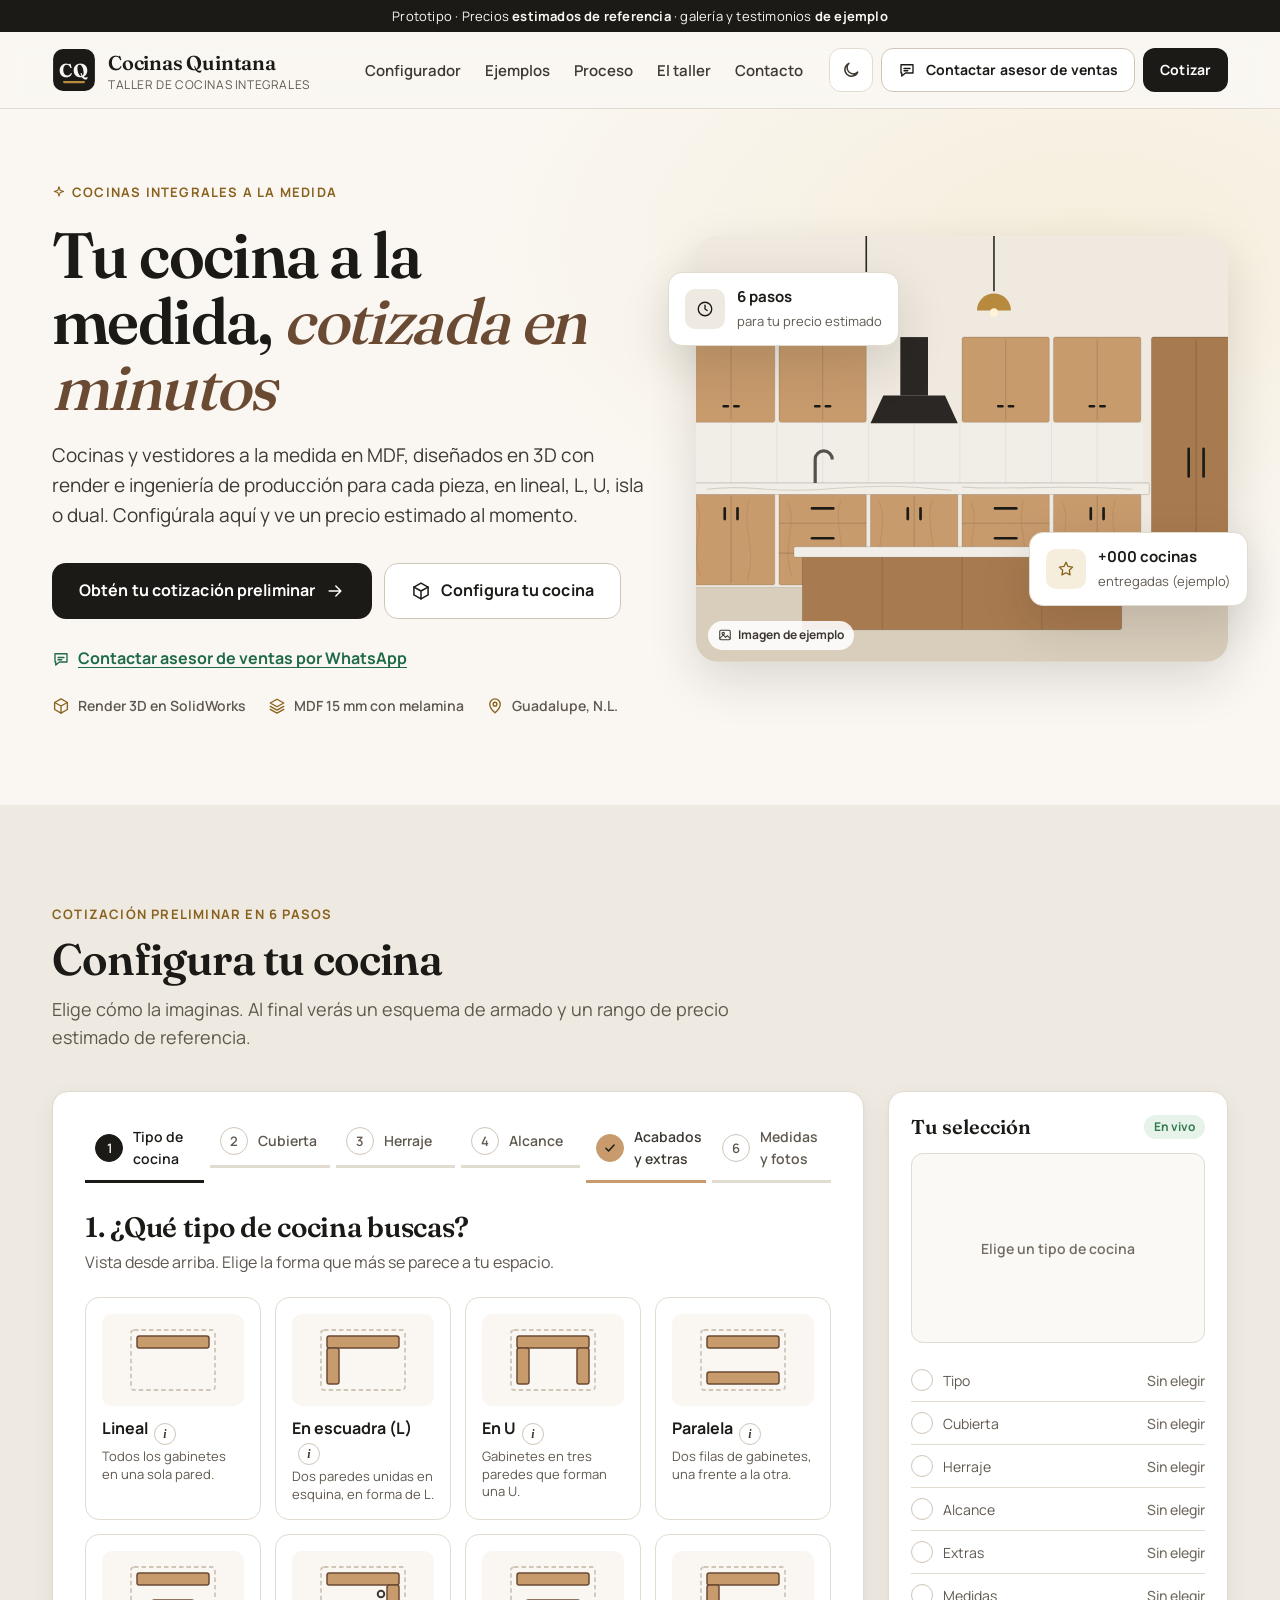
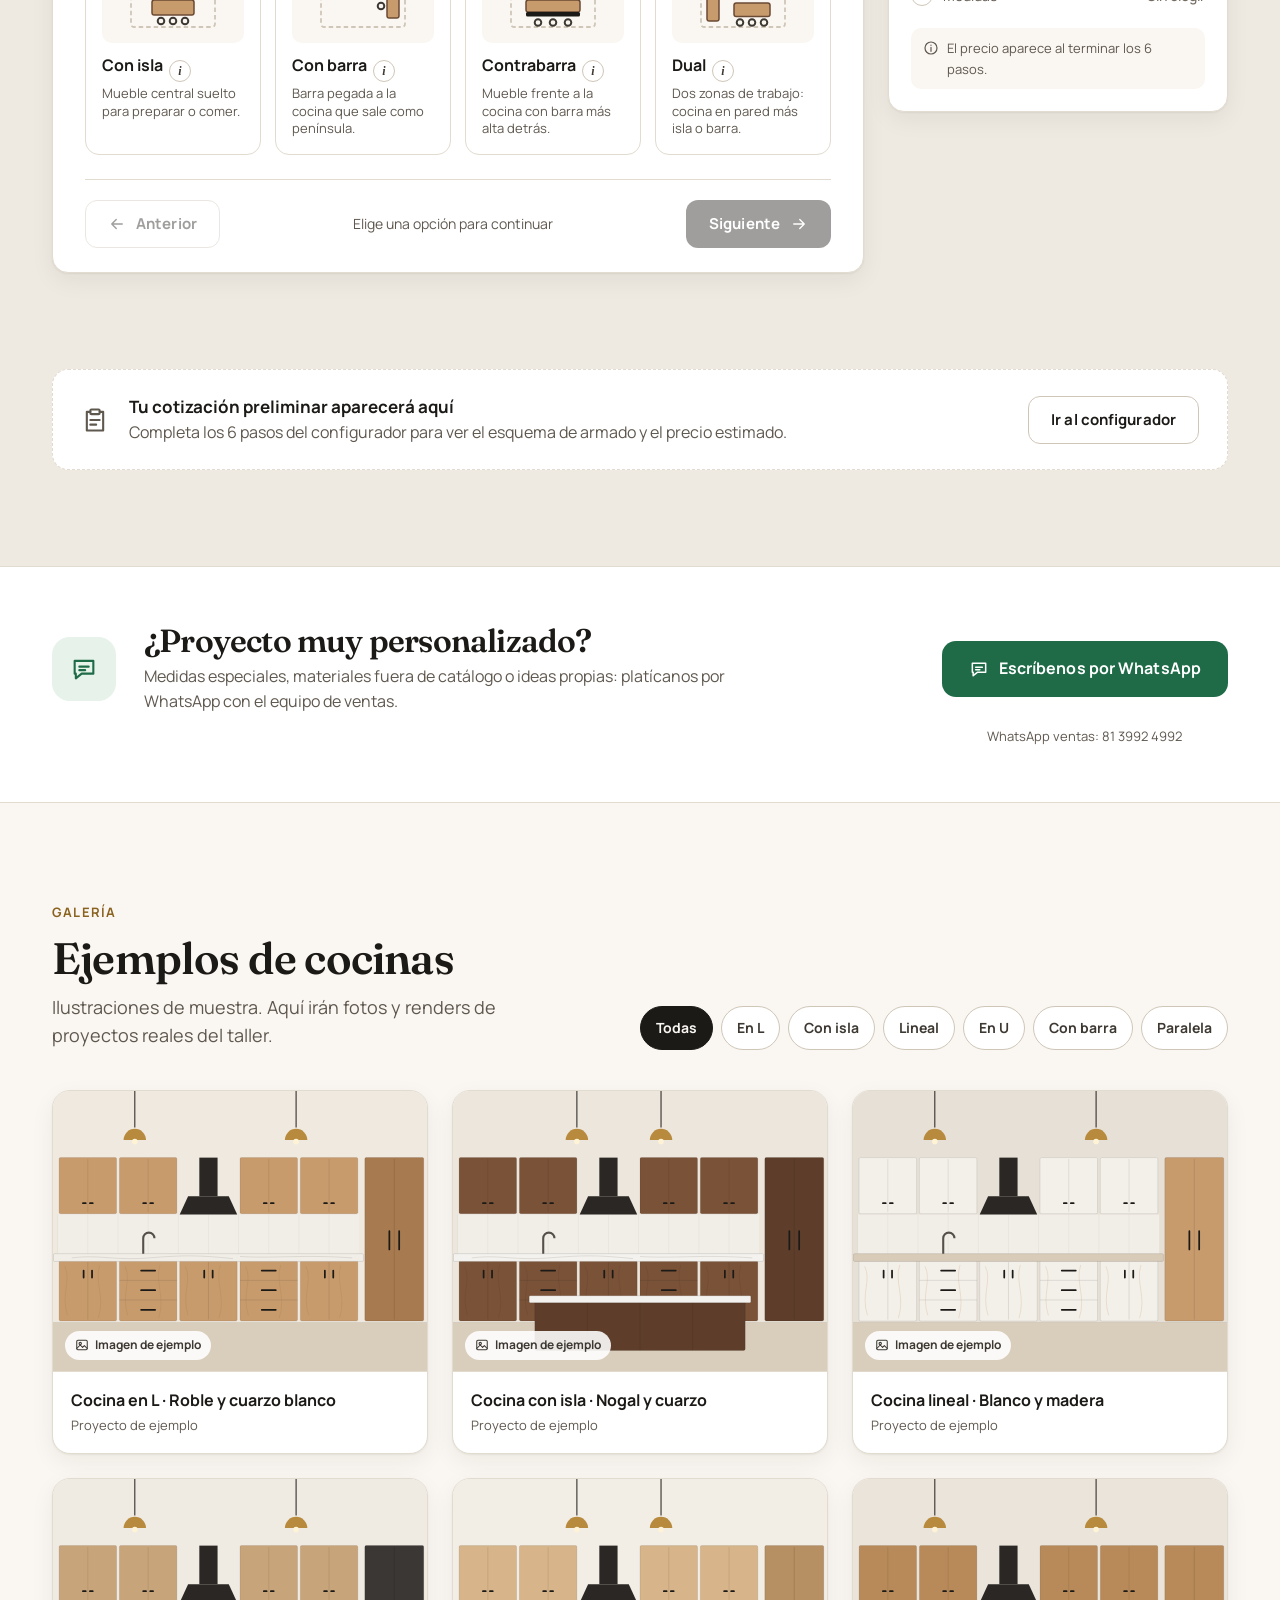
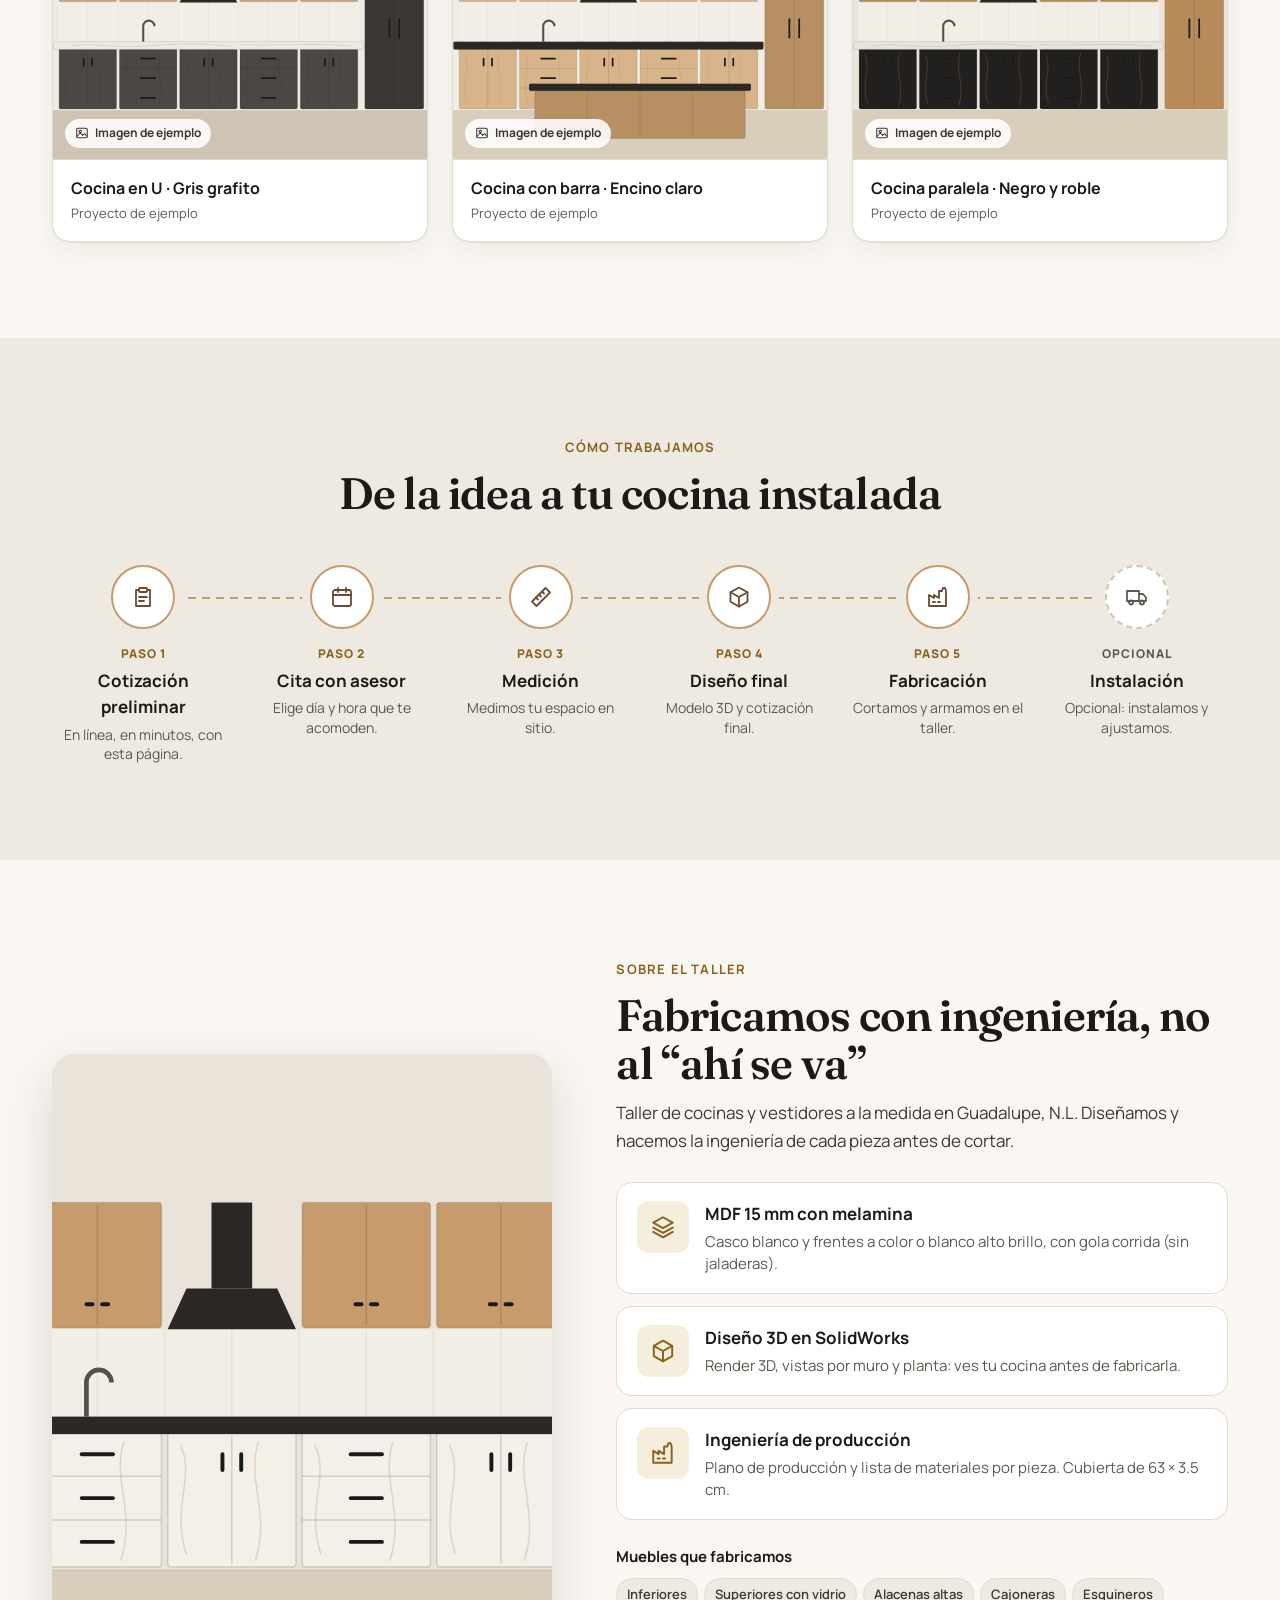
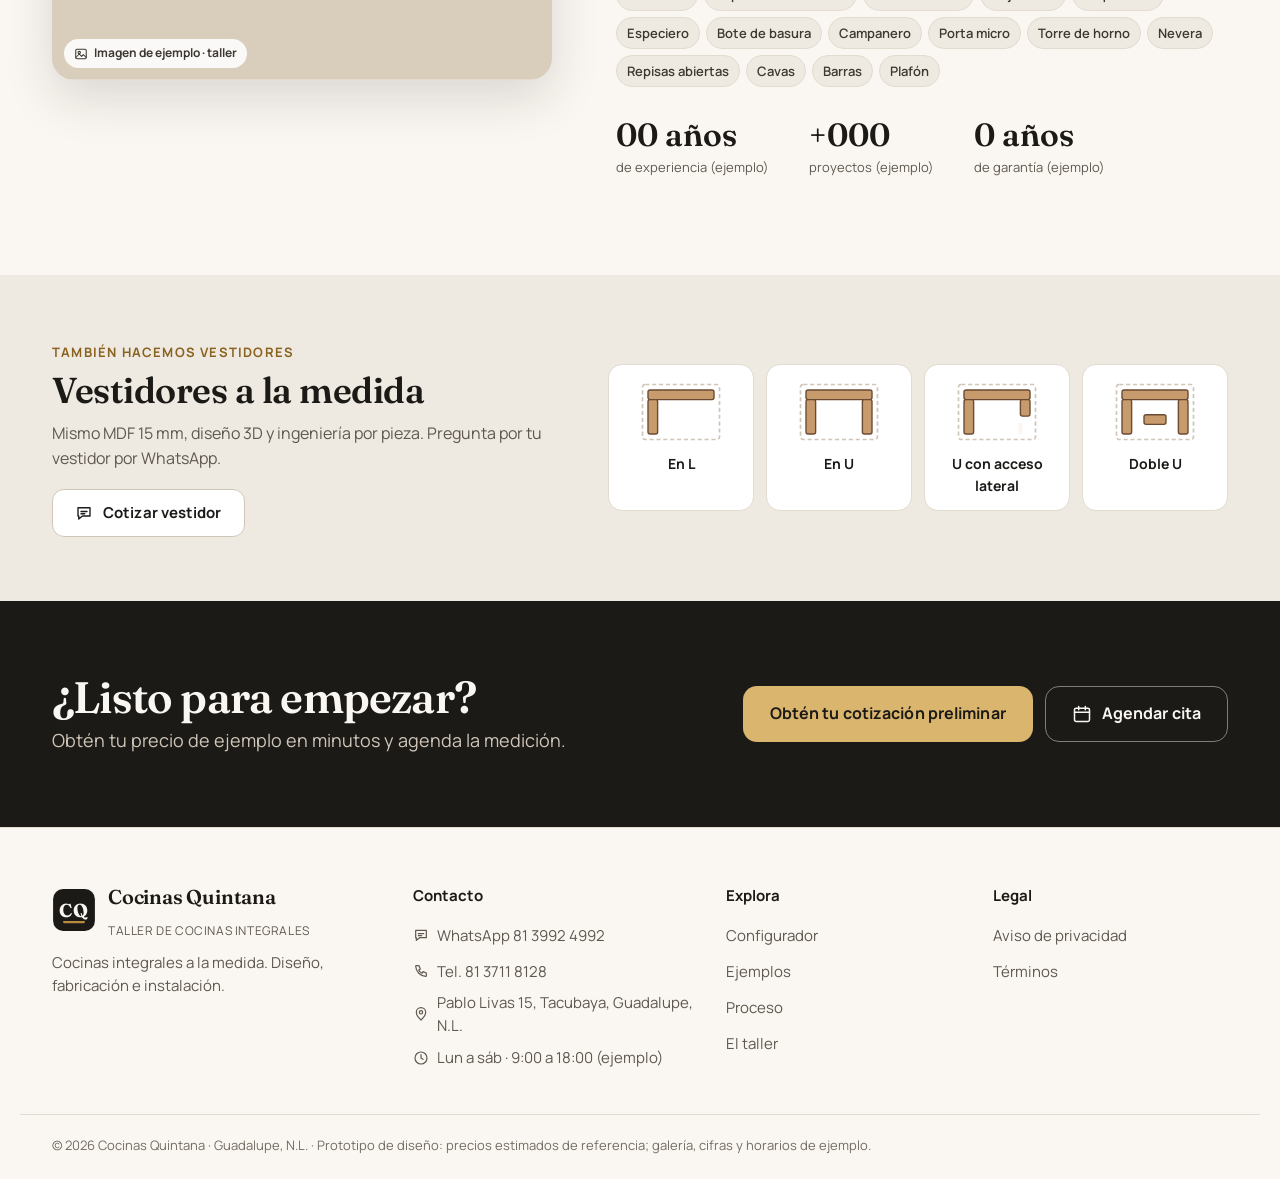
==== commit 24dd38f4: "Paso 5: solo acabados y extras nuevos (LED, alto brillo, plafones, salpicadera); herraje Normal/Cier" ====
--- a/index.html
+++ b/index.html
@@ -9,7 +9,7 @@
 <div class="demo-bar">Prototipo · Precios <b>estimados de referencia</b> · galería y testimonios <b>de ejemplo</b></div>
 <header class="top" id="top"><div class="wrap top-in"><a class="brand" href="#inicio" aria-label="Cocinas Quintana — inicio"><span class="mono" aria-hidden="true"><svg viewBox="0 0 40 40"><rect x="1" y="1" width="38" height="38" rx="9" class="mono-bg"/><text x="20" y="26.5" text-anchor="middle" class="mono-t">CQ</text><path d="M11 31h18" class="mono-l"/></svg></span><span class="wordmark"><b>Cocinas Quintana</b><small>Taller de cocinas integrales</small></span></a>
  <nav class="nav" aria-label="Principal"><a href="#configurador">Configurador</a><a href="#ejemplos">Ejemplos</a><a href="#proceso">Proceso</a><a href="#taller">El taller</a><a href="#contacto">Contacto</a></nav>
- <div class="top-act"><button type="button" class="icon-btn" id="themeBtn" aria-label="Cambiar tema claro/oscuro"><svg class="ic i-moon" width="20" height="20" viewBox="0 0 24 24" fill="none" stroke="currentColor" stroke-width="1.8" stroke-linecap="round" stroke-linejoin="round" aria-hidden="true"><path d="M20 14.5A8 8 0 1 1 9.5 4a6.5 6.5 0 0 0 10.5 10.5z"/></svg><svg class="ic i-sun" width="20" height="20" viewBox="0 0 24 24" fill="none" stroke="currentColor" stroke-width="1.8" stroke-linecap="round" stroke-linejoin="round" aria-hidden="true"><circle cx="12" cy="12" r="4"/><path d="M12 2v2M12 20v2M2 12h2M20 12h2M4.9 4.9l1.4 1.4M17.7 17.7l1.4 1.4M4.9 19.1l1.4-1.4M17.7 6.3l1.4-1.4"/></svg></button><button type="button" class="btn btn-ghost btn-sm hide-m" data-open="agenda"><svg class="ic" width="18" height="18" viewBox="0 0 24 24" fill="none" stroke="currentColor" stroke-width="1.8" stroke-linecap="round" stroke-linejoin="round" aria-hidden="true"><rect x="3" y="5" width="18" height="16" rx="2"/><path d="M3 10h18M8 3v4M16 3v4"/></svg> Agendar cita</button><a href="#configurador" class="btn btn-primary btn-sm">Cotizar</a><button type="button" class="icon-btn show-m" aria-label="Menú"><svg class="ic" width="22" height="22" viewBox="0 0 24 24" fill="none" stroke="currentColor" stroke-width="1.8" stroke-linecap="round" stroke-linejoin="round" aria-hidden="true"><path d="M4 7h16M4 12h16M4 17h16"/></svg></button></div>
+ <div class="top-act"><button type="button" class="icon-btn" id="themeBtn" aria-label="Cambiar tema claro/oscuro"><svg class="ic i-moon" width="20" height="20" viewBox="0 0 24 24" fill="none" stroke="currentColor" stroke-width="1.8" stroke-linecap="round" stroke-linejoin="round" aria-hidden="true"><path d="M20 14.5A8 8 0 1 1 9.5 4a6.5 6.5 0 0 0 10.5 10.5z"/></svg><svg class="ic i-sun" width="20" height="20" viewBox="0 0 24 24" fill="none" stroke="currentColor" stroke-width="1.8" stroke-linecap="round" stroke-linejoin="round" aria-hidden="true"><circle cx="12" cy="12" r="4"/><path d="M12 2v2M12 20v2M2 12h2M20 12h2M4.9 4.9l1.4 1.4M17.7 17.7l1.4 1.4M4.9 19.1l1.4-1.4M17.7 6.3l1.4-1.4"/></svg></button><a class="btn btn-ghost btn-sm hide-m" href="#" data-wa><svg class="ic" width="18" height="18" viewBox="0 0 24 24" fill="none" stroke="currentColor" stroke-width="1.8" stroke-linecap="round" stroke-linejoin="round" aria-hidden="true"><path d="M4 5h16v11H10l-5 4v-4H4z"/><path d="M8 10h8M8 13h5"/></svg> Contactar asesor de ventas</a><a href="#configurador" class="btn btn-primary btn-sm">Cotizar</a><button type="button" class="icon-btn show-m" aria-label="Menú"><svg class="ic" width="22" height="22" viewBox="0 0 24 24" fill="none" stroke="currentColor" stroke-width="1.8" stroke-linecap="round" stroke-linejoin="round" aria-hidden="true"><path d="M4 7h16M4 12h16M4 17h16"/></svg></button></div>
 </div></header>
 
 <main id="inicio">
@@ -19,6 +19,7 @@
   <h1>Tu cocina a la medida, <em>cotizada en minutos</em></h1>
   <p class="lead">Cocinas y vestidores a la medida en MDF, diseñados en 3D con render e ingeniería de producción para cada pieza, en lineal, L, U, isla o dual. Configúrala aquí y ve un precio estimado al momento.</p>
   <div class="hero-cta"><a href="#configurador" class="btn btn-primary btn-lg" data-start>Obtén tu cotización preliminar <svg class="ic" width="20" height="20" viewBox="0 0 24 24" fill="none" stroke="currentColor" stroke-width="1.8" stroke-linecap="round" stroke-linejoin="round" aria-hidden="true"><path d="M5 12h14M13 6l6 6-6 6"/></svg></a><a href="#configurador" class="btn btn-ghost btn-lg"><svg class="ic" width="20" height="20" viewBox="0 0 24 24" fill="none" stroke="currentColor" stroke-width="1.8" stroke-linecap="round" stroke-linejoin="round" aria-hidden="true"><path d="M12 2.5l8.5 4.8v9.4L12 21.5l-8.5-4.8V7.3z"/><path d="M12 12l8.5-4.7M12 12L3.5 7.3M12 12v9.5"/></svg> Configura tu cocina</a></div>
+  <a class="hero-wa" href="#" data-wa><svg class="ic" width="18" height="18" viewBox="0 0 24 24" fill="none" stroke="currentColor" stroke-width="1.8" stroke-linecap="round" stroke-linejoin="round" aria-hidden="true"><path d="M4 5h16v11H10l-5 4v-4H4z"/><path d="M8 10h8M8 13h5"/></svg> Contactar asesor de ventas por WhatsApp</a>
   <ul class="trust"><li><svg class="ic" width="18" height="18" viewBox="0 0 24 24" fill="none" stroke="currentColor" stroke-width="1.8" stroke-linecap="round" stroke-linejoin="round" aria-hidden="true"><path d="M12 2.5l8.5 4.8v9.4L12 21.5l-8.5-4.8V7.3z"/><path d="M12 12l8.5-4.7M12 12L3.5 7.3M12 12v9.5"/></svg> Render 3D en SolidWorks</li><li><svg class="ic" width="18" height="18" viewBox="0 0 24 24" fill="none" stroke="currentColor" stroke-width="1.8" stroke-linecap="round" stroke-linejoin="round" aria-hidden="true"><path d="M12 3l9 5-9 5-9-5z"/><path d="M3 12.5l9 5 9-5M3 16.5l9 5 9-5"/></svg> MDF 15 mm con melamina</li><li><svg class="ic" width="18" height="18" viewBox="0 0 24 24" fill="none" stroke="currentColor" stroke-width="1.8" stroke-linecap="round" stroke-linejoin="round" aria-hidden="true"><path d="M12 21s-7-6.2-7-11.5a7 7 0 0 1 14 0C19 14.8 12 21 12 21z"/><circle cx="12" cy="9.5" r="2.5"/></svg> Guadalupe, N.L.</li></ul>
  </div>
  <div class="hero-art"><div class="art"><svg viewBox="0 0 600 400" preserveAspectRatio="xMidYMid slice" role="img" aria-label="Ilustración de cocina (ejemplo)"><rect width="600" height="400" fill="#EFE9DF"/><rect y="330" width="600" height="70" fill="#D9CDBB"/><path d="M0 330h600" stroke="#000" stroke-opacity=".08"/><rect x="40" y="176" width="430" height="56" fill="#F1EEE8"/><path d="M40 176v56" stroke="#000" stroke-opacity=".05"/><path d="M83 176v56" stroke="#000" stroke-opacity=".05"/><path d="M126 176v56" stroke="#000" stroke-opacity=".05"/><path d="M169 176v56" stroke="#000" stroke-opacity=".05"/><path d="M212 176v56" stroke="#000" stroke-opacity=".05"/><path d="M255 176v56" stroke="#000" stroke-opacity=".05"/><path d="M298 176v56" stroke="#000" stroke-opacity=".05"/><path d="M341 176v56" stroke="#000" stroke-opacity=".05"/><path d="M384 176v56" stroke="#000" stroke-opacity=".05"/><path d="M427 176v56" stroke="#000" stroke-opacity=".05"/><rect x="42" y="95" width="82" height="80" rx="2" fill="#C89B6D" stroke="#000" stroke-opacity=".12"/><path d="M83 97v76" stroke="#000" stroke-opacity=".12"/><path d="M76 160h4M86 160h4" stroke="#1C1A17" stroke-width="2.5" stroke-linecap="round"/><rect x="128" y="95" width="82" height="80" rx="2" fill="#C89B6D" stroke="#000" stroke-opacity=".12"/><path d="M169 97v76" stroke="#000" stroke-opacity=".12"/><path d="M162 160h4M172 160h4" stroke="#1C1A17" stroke-width="2.5" stroke-linecap="round"/><path d="M226 150h58l12 26H214z" fill="#2A2724"/><rect x="242" y="95" width="26" height="55" fill="#2A2724"/><rect x="300" y="95" width="82" height="80" rx="2" fill="#C89B6D" stroke="#000" stroke-opacity=".12"/><path d="M341 97v76" stroke="#000" stroke-opacity=".12"/><path d="M334 160h4M344 160h4" stroke="#1C1A17" stroke-width="2.5" stroke-linecap="round"/><rect x="386" y="95" width="82" height="80" rx="2" fill="#C89B6D" stroke="#000" stroke-opacity=".12"/><path d="M427 97v76" stroke="#000" stroke-opacity=".12"/><path d="M420 160h4M430 160h4" stroke="#1C1A17" stroke-width="2.5" stroke-linecap="round"/><rect x="42" y="242" width="82" height="86" rx="2" fill="#C89B6D" stroke="#000" stroke-opacity=".12"/><path d="M83 244v82" stroke="#000" stroke-opacity=".14"/><path d="M77 256v10M89 256v10" stroke="#1C1A17" stroke-width="2.5" stroke-linecap="round"/><rect x="128" y="242" width="82" height="86" rx="2" fill="#C89B6D" stroke="#000" stroke-opacity=".12"/><path d="M128 270h82M128 298h82" stroke="#000" stroke-opacity=".14"/><path d="M159 256h20" stroke="#1C1A17" stroke-width="2.5" stroke-linecap="round"/><path d="M159 284h20" stroke="#1C1A17" stroke-width="2.5" stroke-linecap="round"/><path d="M159 312h20" stroke="#1C1A17" stroke-width="2.5" stroke-linecap="round"/><rect x="214" y="242" width="82" height="86" rx="2" fill="#C89B6D" stroke="#000" stroke-opacity=".12"/><path d="M255 244v82" stroke="#000" stroke-opacity=".14"/><path d="M249 256v10M261 256v10" stroke="#1C1A17" stroke-width="2.5" stroke-linecap="round"/><rect x="300" y="242" width="82" height="86" rx="2" fill="#C89B6D" stroke="#000" stroke-opacity=".12"/><path d="M300 270h82M300 298h82" stroke="#000" stroke-opacity=".14"/><path d="M331 256h20" stroke="#1C1A17" stroke-width="2.5" stroke-linecap="round"/><path d="M331 284h20" stroke="#1C1A17" stroke-width="2.5" stroke-linecap="round"/><path d="M331 312h20" stroke="#1C1A17" stroke-width="2.5" stroke-linecap="round"/><rect x="386" y="242" width="82" height="86" rx="2" fill="#C89B6D" stroke="#000" stroke-opacity=".12"/><path d="M427 244v82" stroke="#000" stroke-opacity=".14"/><path d="M421 256v10M433 256v10" stroke="#1C1A17" stroke-width="2.5" stroke-linecap="round"/><rect x="222" y="236" width="66" height="4" fill="#2A2724" opacity=".5"/><path d="M50 250c10 20-6 40 4 70M100 248c-8 25 8 45-2 76" stroke="#A87A4F" stroke-opacity=".35" fill="none"/><path d="M136 250c10 20-6 40 4 70M186 248c-8 25 8 45-2 76" stroke="#A87A4F" stroke-opacity=".35" fill="none"/><path d="M222 250c10 20-6 40 4 70M272 248c-8 25 8 45-2 76" stroke="#A87A4F" stroke-opacity=".35" fill="none"/><path d="M308 250c10 20-6 40 4 70M358 248c-8 25 8 45-2 76" stroke="#A87A4F" stroke-opacity=".35" fill="none"/><path d="M394 250c10 20-6 40 4 70M444 248c-8 25 8 45-2 76" stroke="#A87A4F" stroke-opacity=".35" fill="none"/><rect x="34" y="232" width="442" height="11" rx="1.5" fill="#F1EEE8" stroke="#000" stroke-opacity=".15"/><path d="M60 238c40-5 60 4 110 0s70-4 120 1M300 236c50 3 90-3 160 2" stroke="#9A948A" stroke-opacity=".35" fill="none"/><path d="M162 232v-22a8 8 0 0 1 16 0" stroke="#55504A" stroke-width="3" fill="none"/><rect x="478" y="95" width="84" height="233" rx="2" fill="#A87A4F" stroke="#000" stroke-opacity=".15"/><path d="M520 97v229" stroke="#000" stroke-opacity=".15"/><path d="M513 200v26M527 200v26" stroke="#1C1A17" stroke-width="2.5" stroke-linecap="round"/><path d="M210 0v52" stroke="#2A2724" stroke-width="1.5"/><path d="M194 70a16 16 0 0 1 32 0z" fill="#B88A3E"/><circle cx="210" cy="72" r="4" fill="#FFF3D6"/><path d="M330 0v52" stroke="#2A2724" stroke-width="1.5"/><path d="M314 70a16 16 0 0 1 32 0z" fill="#B88A3E"/><circle cx="330" cy="72" r="4" fill="#FFF3D6"/><rect x="150" y="300" width="300" height="70" rx="2" fill="#A87A4F" stroke="#000" stroke-opacity=".15"/><rect x="142" y="292" width="316" height="10" rx="1.5" fill="#F1EEE8" stroke="#000" stroke-opacity=".15"/><path d="M225 302v68" stroke="#000" stroke-opacity=".12"/><path d="M300 302v68" stroke="#000" stroke-opacity=".12"/><path d="M375 302v68" stroke="#000" stroke-opacity=".12"/></svg><span class="art-tag"><svg class="ic" width="14" height="14" viewBox="0 0 24 24" fill="none" stroke="currentColor" stroke-width="1.8" stroke-linecap="round" stroke-linejoin="round" aria-hidden="true"><rect x="3" y="4" width="18" height="16" rx="2"/><circle cx="9" cy="9.5" r="2"/><path d="M3 18l6-6 4 4 3-3 5 5"/></svg> Imagen de ejemplo</span></div>
@@ -34,14 +35,19 @@
    <form class="cfg-main card" id="cfgForm" novalidate>
     <div class="prog"><span class="prog-t">Paso <b id="stepNum">1</b> de 6</span><div class="prog-bar"><i id="progBar"></i></div></div>
     <ol class="stepper" id="stepper"><li class="st" data-step="0"><button type="button" class="st-b" data-goto="0"><span class="st-n"><i>1</i><svg class="ic" width="14" height="14" viewBox="0 0 24 24" fill="none" stroke="currentColor" stroke-width="2.6" stroke-linecap="round" stroke-linejoin="round" aria-hidden="true"><path d="M5 12.5l4.5 4.5L19 7"/></svg></span><span class="st-l">Tipo de cocina</span></button></li><li class="st" data-step="1"><button type="button" class="st-b" data-goto="1"><span class="st-n"><i>2</i><svg class="ic" width="14" height="14" viewBox="0 0 24 24" fill="none" stroke="currentColor" stroke-width="2.6" stroke-linecap="round" stroke-linejoin="round" aria-hidden="true"><path d="M5 12.5l4.5 4.5L19 7"/></svg></span><span class="st-l">Cubierta</span></button></li><li class="st" data-step="2"><button type="button" class="st-b" data-goto="2"><span class="st-n"><i>3</i><svg class="ic" width="14" height="14" viewBox="0 0 24 24" fill="none" stroke="currentColor" stroke-width="2.6" stroke-linecap="round" stroke-linejoin="round" aria-hidden="true"><path d="M5 12.5l4.5 4.5L19 7"/></svg></span><span class="st-l">Herraje</span></button></li><li class="st" data-step="3"><button type="button" class="st-b" data-goto="3"><span class="st-n"><i>4</i><svg class="ic" width="14" height="14" viewBox="0 0 24 24" fill="none" stroke="currentColor" stroke-width="2.6" stroke-linecap="round" stroke-linejoin="round" aria-hidden="true"><path d="M5 12.5l4.5 4.5L19 7"/></svg></span><span class="st-l">Alcance</span></button></li><li class="st" data-step="4"><button type="button" class="st-b" data-goto="4"><span class="st-n"><i>5</i><svg class="ic" width="14" height="14" viewBox="0 0 24 24" fill="none" stroke="currentColor" stroke-width="2.6" stroke-linecap="round" stroke-linejoin="round" aria-hidden="true"><path d="M5 12.5l4.5 4.5L19 7"/></svg></span><span class="st-l">Acabados y extras</span></button></li><li class="st" data-step="5"><button type="button" class="st-b" data-goto="5"><span class="st-n"><i>6</i><svg class="ic" width="14" height="14" viewBox="0 0 24 24" fill="none" stroke="currentColor" stroke-width="2.6" stroke-linecap="round" stroke-linejoin="round" aria-hidden="true"><path d="M5 12.5l4.5 4.5L19 7"/></svg></span><span class="st-l">Medidas y fotos</span></button></li></ol>
-    <fieldset class="step" data-step="0"><legend>1. ¿Qué tipo de cocina buscas?</legend><p class="step-d">Vista desde arriba. Elige la forma que más se parece a tu espacio.</p><div class="opts opts-tipo"><label class="opt" data-group="tipo"><input type="radio" name="tipo" value="lineal"><span class="opt-in"><span class="opt-art"><svg class="lay" viewBox="0 0 64 48" aria-hidden="true"><rect x="4" y="4" width="56" height="40" rx="2" class="room"/><rect x="8" y="8" width="48" height="8" rx="1.5" class="cab"/></svg></span><span class="opt-txt"><b>Lineal<span class="opt-i" tabindex="0" role="button" aria-label="Más información sobre Lineal">i<span class="tip" role="tooltip">Ideal para espacios angostos o departamentos. Se cotiza por metro lineal de esa pared.</span></span></b><small>Todos los gabinetes en una sola pared.</small></span><span class="opt-check"><svg class="ic" width="14" height="14" viewBox="0 0 24 24" fill="none" stroke="currentColor" stroke-width="2.6" stroke-linecap="round" stroke-linejoin="round" aria-hidden="true"><path d="M5 12.5l4.5 4.5L19 7"/></svg></span></span></label><label class="opt" data-group="tipo"><input type="radio" name="tipo" value="escuadra"><span class="opt-in"><span class="opt-art"><svg class="lay" viewBox="0 0 64 48" aria-hidden="true"><rect x="4" y="4" width="56" height="40" rx="2" class="room"/><rect x="8" y="8" width="48" height="8" rx="1.5" class="cab"/><rect x="8" y="16" width="8" height="24" rx="1.5" class="cab"/></svg></span><span class="opt-txt"><b>En escuadra (L)<span class="opt-i" tabindex="0" role="button" aria-label="Más información sobre En escuadra (L)">i<span class="tip" role="tooltip">Aprovecha la esquina con un esquinero o giratoria. Suma los metros de las dos paredes.</span></span></b><small>Dos paredes unidas en esquina, en forma de L.</small></span><span class="opt-check"><svg class="ic" width="14" height="14" viewBox="0 0 24 24" fill="none" stroke="currentColor" stroke-width="2.6" stroke-linecap="round" stroke-linejoin="round" aria-hidden="true"><path d="M5 12.5l4.5 4.5L19 7"/></svg></span></span></label><label class="opt" data-group="tipo"><input type="radio" name="tipo" value="u"><span class="opt-in"><span class="opt-art"><svg class="lay" viewBox="0 0 64 48" aria-hidden="true"><rect x="4" y="4" width="56" height="40" rx="2" class="room"/><rect x="8" y="8" width="48" height="8" rx="1.5" class="cab"/><rect x="8" y="16" width="8" height="24" rx="1.5" class="cab"/><rect x="48" y="16" width="8" height="24" rx="1.5" class="cab"/></svg></span><span class="opt-txt"><b>En U<span class="opt-i" tabindex="0" role="button" aria-label="Más información sobre En U">i<span class="tip" role="tooltip">Da la mayor superficie de trabajo y guardado. Suma los metros de las tres paredes.</span></span></b><small>Gabinetes en tres paredes que forman una U.</small></span><span class="opt-check"><svg class="ic" width="14" height="14" viewBox="0 0 24 24" fill="none" stroke="currentColor" stroke-width="2.6" stroke-linecap="round" stroke-linejoin="round" aria-hidden="true"><path d="M5 12.5l4.5 4.5L19 7"/></svg></span></span></label><label class="opt" data-group="tipo"><input type="radio" name="tipo" value="paralela"><span class="opt-in"><span class="opt-art"><svg class="lay" viewBox="0 0 64 48" aria-hidden="true"><rect x="4" y="4" width="56" height="40" rx="2" class="room"/><rect x="8" y="8" width="48" height="8" rx="1.5" class="cab"/><rect x="8" y="32" width="48" height="8" rx="1.5" class="cab"/></svg></span><span class="opt-txt"><b>Paralela<span class="opt-i" tabindex="0" role="button" aria-label="Más información sobre Paralela">i<span class="tip" role="tooltip">Muy práctica en pasillos. Deja al menos 1.10 m libres entre las dos filas.</span></span></b><small>Dos filas de gabinetes, una frente a la otra.</small></span><span class="opt-check"><svg class="ic" width="14" height="14" viewBox="0 0 24 24" fill="none" stroke="currentColor" stroke-width="2.6" stroke-linecap="round" stroke-linejoin="round" aria-hidden="true"><path d="M5 12.5l4.5 4.5L19 7"/></svg></span></span></label><label class="opt" data-group="tipo"><input type="radio" name="tipo" value="isla"><span class="opt-in"><span class="opt-art"><svg class="lay" viewBox="0 0 64 48" aria-hidden="true"><rect x="4" y="4" width="56" height="40" rx="2" class="room"/><rect x="8" y="8" width="48" height="8" rx="1.5" class="cab"/><rect x="18" y="26" width="28" height="10" rx="1.5" class="cab"/><circle cx="24" cy="40" r="2.2" class="stool"/><circle cx="32" cy="40" r="2.2" class="stool"/><circle cx="40" cy="40" r="2.2" class="stool"/></svg></span><span class="opt-txt"><b>Con isla<span class="opt-i" tabindex="0" role="button" aria-label="Más información sobre Con isla">i<span class="tip" role="tooltip">La isla se cotiza aparte: lleva costados terminados y cubierta propia.</span></span></b><small>Mueble central suelto para preparar o comer.</small></span><span class="opt-check"><svg class="ic" width="14" height="14" viewBox="0 0 24 24" fill="none" stroke="currentColor" stroke-width="2.6" stroke-linecap="round" stroke-linejoin="round" aria-hidden="true"><path d="M5 12.5l4.5 4.5L19 7"/></svg></span></span></label><label class="opt" data-group="tipo"><input type="radio" name="tipo" value="barra"><span class="opt-in"><span class="opt-art"><svg class="lay" viewBox="0 0 64 48" aria-hidden="true"><rect x="4" y="4" width="56" height="40" rx="2" class="room"/><rect x="8" y="8" width="48" height="8" rx="1.5" class="cab"/><rect x="48" y="16" width="8" height="22" rx="1.5" class="cab"/><circle cx="44" cy="22" r="2.2" class="stool"/><circle cx="44" cy="30" r="2.2" class="stool"/></svg></span><span class="opt-txt"><b>Con barra<span class="opt-i" tabindex="0" role="button" aria-label="Más información sobre Con barra">i<span class="tip" role="tooltip">Sirve para desayunar; se recomienda volado de 25–30 cm para las piernas.</span></span></b><small>Barra pegada a la cocina que sale como península.</small></span><span class="opt-check"><svg class="ic" width="14" height="14" viewBox="0 0 24 24" fill="none" stroke="currentColor" stroke-width="2.6" stroke-linecap="round" stroke-linejoin="round" aria-hidden="true"><path d="M5 12.5l4.5 4.5L19 7"/></svg></span></span></label><label class="opt" data-group="tipo"><input type="radio" name="tipo" value="contrabarra"><span class="opt-in"><span class="opt-art"><svg class="lay" viewBox="0 0 64 48" aria-hidden="true"><rect x="4" y="4" width="56" height="40" rx="2" class="room"/><rect x="8" y="8" width="48" height="8" rx="1.5" class="cab"/><rect x="14" y="26" width="36" height="8" rx="1.5" class="cab"/><rect x="14" y="34" width="36" height="3" rx="1" class="raise"/><circle cx="22" cy="41" r="2.2" class="stool"/><circle cx="32" cy="41" r="2.2" class="stool"/><circle cx="42" cy="41" r="2.2" class="stool"/></svg></span><span class="opt-txt"><b>Contrabarra<span class="opt-i" tabindex="0" role="button" aria-label="Más información sobre Contrabarra">i<span class="tip" role="tooltip">La parte alta (barra) oculta la zona de trabajo y sirve para sentarse.</span></span></b><small>Mueble frente a la cocina con barra más alta detrás.</small></span><span class="opt-check"><svg class="ic" width="14" height="14" viewBox="0 0 24 24" fill="none" stroke="currentColor" stroke-width="2.6" stroke-linecap="round" stroke-linejoin="round" aria-hidden="true"><path d="M5 12.5l4.5 4.5L19 7"/></svg></span></span></label><label class="opt" data-group="tipo"><input type="radio" name="tipo" value="dual"><span class="opt-in"><span class="opt-art"><svg class="lay" viewBox="0 0 64 48" aria-hidden="true"><rect x="4" y="4" width="56" height="40" rx="2" class="room"/><rect x="8" y="8" width="48" height="8" rx="1.5" class="cab"/><rect x="8" y="16" width="8" height="24" rx="1.5" class="cab"/><rect x="26" y="28" width="24" height="9" rx="1.5" class="cab"/><circle cx="30" cy="41" r="2.2" class="stool"/><circle cx="38" cy="41" r="2.2" class="stool"/><circle cx="46" cy="41" r="2.2" class="stool"/></svg></span><span class="opt-txt"><b>Dual<span class="opt-i" tabindex="0" role="button" aria-label="Más información sobre Dual">i<span class="tip" role="tooltip">Combina una cocina en pared con un segundo frente de trabajo. El asesor confirma la distribución.</span></span></b><small>Dos zonas de trabajo: cocina en pared más isla o barra.</small></span><span class="opt-check"><svg class="ic" width="14" height="14" viewBox="0 0 24 24" fill="none" stroke="currentColor" stroke-width="2.6" stroke-linecap="round" stroke-linejoin="round" aria-hidden="true"><path d="M5 12.5l4.5 4.5L19 7"/></svg></span></span></label></div></fieldset>
-    <fieldset class="step" data-step="1"><legend>2. Tipo de cubierta</legend><p class="step-d">La superficie de trabajo sobre los gabinetes bajos.</p><div class="opts opts-2"><label class="opt" data-group="cubierta"><input type="radio" name="cubierta" value="formica"><span class="opt-in"><span class="badge">Paquete Básica</span><span class="opt-art"><svg class="sw" viewBox="0 0 64 40"><rect width="64" height="40" rx="6" fill="#D8CBB8"/><g fill="#C9B9A2"><circle cx="10" cy="8" r="1.4"/><circle cx="30" cy="20" r="1.2"/><circle cx="50" cy="12" r="1.4"/><circle cx="18" cy="30" r="1.2"/><circle cx="44" cy="32" r="1.3"/></g><rect y="32" width="64" height="8" fill="#BBA98F"/></svg></span><span class="opt-txt"><b>Fórmica<span class="opt-i" tabindex="0" role="button" aria-label="Más información sobre Fórmica">i<span class="tip" role="tooltip">Cubierta de 63 cm de fondo × 3.5 cm de grueso. Se cotiza por medidas (m²).</span></span></b><small>Laminado plástico sobre tablero: económico y con muchos colores.</small></span><span class="opt-check"><svg class="ic" width="14" height="14" viewBox="0 0 24 24" fill="none" stroke="currentColor" stroke-width="2.6" stroke-linecap="round" stroke-linejoin="round" aria-hidden="true"><path d="M5 12.5l4.5 4.5L19 7"/></svg></span></span></label><label class="opt" data-group="cubierta"><input type="radio" name="cubierta" value="cuarzo"><span class="opt-in"><span class="badge">Paquete Premium</span><span class="opt-art"><svg class="sw" viewBox="0 0 64 40"><rect width="64" height="40" rx="6" fill="#F4F2EE"/><path d="M0 12c16-6 24 10 40 2s18-4 24 0M6 40c10-14 30-10 40-22" stroke="#B9B3A8" fill="none" stroke-width="1.2"/><rect y="32" width="64" height="8" fill="#E1DDD5"/></svg></span><span class="opt-txt"><b>Cuarzo<span class="opt-i" tabindex="0" role="button" aria-label="Más información sobre Cuarzo">i<span class="tip" role="tooltip">Más resistente a golpes, calor moderado y manchas. Se cotiza por medidas (m²).</span></span></b><small>Piedra de cuarzo fabricada: muy dura, no se mancha y es fácil de limpiar.</small></span><span class="opt-check"><svg class="ic" width="14" height="14" viewBox="0 0 24 24" fill="none" stroke="currentColor" stroke-width="2.6" stroke-linecap="round" stroke-linejoin="round" aria-hidden="true"><path d="M5 12.5l4.5 4.5L19 7"/></svg></span></span></label></div></fieldset>
-    <fieldset class="step" data-step="2"><legend>3. Tipo de herraje</legend><p class="step-d">Bisagras y correderas de puertas y cajones.</p><div class="opts opts-2"><label class="opt" data-group="herraje"><input type="radio" name="herraje" value="normal"><span class="opt-in"><span class="opt-art"><svg class="sw" viewBox="0 0 64 40"><rect x="8" y="6" width="48" height="28" rx="3" class="sw-l"/><path d="M8 20h48" class="sw-l"/><path d="M26 13h12M26 27h12" class="sw-h"/></svg></span><span class="opt-txt"><b>Normal<span class="opt-i" tabindex="0" role="button" aria-label="Más información sobre Normal">i<span class="tip" role="tooltip">Incluido en el precio de los gabinetes.</span></span></b><small>Bisagras y correderas estándar: puertas y cajones cierran a mano.</small></span><span class="opt-check"><svg class="ic" width="14" height="14" viewBox="0 0 24 24" fill="none" stroke="currentColor" stroke-width="2.6" stroke-linecap="round" stroke-linejoin="round" aria-hidden="true"><path d="M5 12.5l4.5 4.5L19 7"/></svg></span></span></label><label class="opt" data-group="herraje"><input type="radio" name="herraje" value="lento"><span class="opt-in"><span class="badge">Recomendado</span><span class="opt-art"><svg class="sw" viewBox="0 0 64 40"><rect x="8" y="6" width="48" height="28" rx="3" class="sw-l"/><path d="M8 20h48" class="sw-l"/><path d="M26 13h12M26 27h12" class="sw-h"/><path d="M44 10c6 0 9 3 9 10" class="sw-g"/><path d="M50 18l3 3 3-3" class="sw-g"/></svg></span><span class="opt-txt"><b>Cierre lento (soft-close)<span class="opt-i" tabindex="0" role="button" aria-label="Más información sobre Cierre lento (soft-close)">i<span class="tip" role="tooltip">Bisagras de cierre lento: se cobran por metro lineal. Correderas de cierre lento: por pieza (una por cajón).</span></span></b><small>Frena la puerta o el cajón al final y lo cierra suave, sin golpe.</small></span><span class="opt-check"><svg class="ic" width="14" height="14" viewBox="0 0 24 24" fill="none" stroke="currentColor" stroke-width="2.6" stroke-linecap="round" stroke-linejoin="round" aria-hidden="true"><path d="M5 12.5l4.5 4.5L19 7"/></svg></span></span></label></div></fieldset>
-    <fieldset class="step" data-step="3"><legend>4. ¿Qué parte de la cocina necesitas?</legend><p class="step-d">Puedes cotizar solo una parte o la cocina completa.</p><div class="opts opts-3"><label class="opt" data-group="alcance"><input type="radio" name="alcance" value="inf"><span class="opt-in"><span class="opt-art"><svg class="sw" viewBox="0 0 64 40"><path d="M4 37h56" class="sw-l"/><rect x="8" y="22" width="48" height="15" rx="1.5" class="sw-f"/><rect x="6" y="20" width="52" height="3" rx="1" class="sw-t"/><rect x="8" y="3" width="48" height="11" rx="1.5" class="sw-ghost"/></svg></span><span class="opt-txt"><b>Solo parte inferior<span class="opt-i" tabindex="0" role="button" aria-label="Más información sobre Solo parte inferior">i<span class="tip" role="tooltip">Precio proporcional: aprox. 55 % de una cocina completa, más la cubierta.</span></span></b><small>Solo gabinetes bajos (con cubierta), sin alacenas en la pared.</small></span><span class="opt-check"><svg class="ic" width="14" height="14" viewBox="0 0 24 24" fill="none" stroke="currentColor" stroke-width="2.6" stroke-linecap="round" stroke-linejoin="round" aria-hidden="true"><path d="M5 12.5l4.5 4.5L19 7"/></svg></span></span></label><label class="opt" data-group="alcance"><input type="radio" name="alcance" value="sup"><span class="opt-in"><span class="opt-art"><svg class="sw" viewBox="0 0 64 40"><path d="M4 37h56" class="sw-l"/><rect x="8" y="3" width="48" height="11" rx="1.5" class="sw-f"/><rect x="8" y="22" width="48" height="15" rx="1.5" class="sw-ghost"/></svg></span><span class="opt-txt"><b>Solo parte superior<span class="opt-i" tabindex="0" role="button" aria-label="Más información sobre Solo parte superior">i<span class="tip" role="tooltip">Precio proporcional: aprox. 45 % de una cocina completa. No lleva cubierta.</span></span></b><small>Solo gabinetes altos colgados en la pared (alacenas).</small></span><span class="opt-check"><svg class="ic" width="14" height="14" viewBox="0 0 24 24" fill="none" stroke="currentColor" stroke-width="2.6" stroke-linecap="round" stroke-linejoin="round" aria-hidden="true"><path d="M5 12.5l4.5 4.5L19 7"/></svg></span></span></label><label class="opt" data-group="alcance"><input type="radio" name="alcance" value="ambas"><span class="opt-in"><span class="badge">Más pedida</span><span class="opt-art"><svg class="sw" viewBox="0 0 64 40"><path d="M4 37h56" class="sw-l"/><rect x="8" y="3" width="48" height="11" rx="1.5" class="sw-f"/><rect x="8" y="22" width="48" height="15" rx="1.5" class="sw-f"/><rect x="6" y="20" width="52" height="3" rx="1" class="sw-t"/></svg></span><span class="opt-txt"><b>Ambas<span class="opt-i" tabindex="0" role="button" aria-label="Más información sobre Ambas">i<span class="tip" role="tooltip">Así se calculan los paquetes Básica y Premium por metro lineal.</span></span></b><small>Cocina completa: gabinetes bajos con cubierta y altos.</small></span><span class="opt-check"><svg class="ic" width="14" height="14" viewBox="0 0 24 24" fill="none" stroke="currentColor" stroke-width="2.6" stroke-linecap="round" stroke-linejoin="round" aria-hidden="true"><path d="M5 12.5l4.5 4.5L19 7"/></svg></span></span></label></div></fieldset>
-    <fieldset class="step" data-step="4"><legend>5. Acabados y extras</legend><p class="step-d">Toca el ícono <b>i</b> para saber más. Los extras son opcionales.</p>
-     <h4 class="sub-h">Acabado de puertas superiores</h4><div class="opts opts-2 opts-sm"><label class="opt" data-group="acabado"><input type="radio" name="acabado" value="mate"><span class="opt-in"><span class="opt-art"><svg class="fm" viewBox="0 0 128 80" aria-hidden="true"><rect x="0" y="0" width="128" height="80" class="fm-wall"/><path d="M0 4h128" class="fm-ceil"/><path d="M0 76h128" class="fm-floor"/><rect x="10" y="14" width="26" height="20" rx="1" class="fm-up"/><path d="M21 28v3M25 28v3" class="fm-h"/><rect x="37" y="14" width="26" height="20" rx="1" class="fm-up"/><path d="M48 28v3M52 28v3" class="fm-h"/><rect x="64" y="14" width="26" height="20" rx="1" class="fm-up"/><path d="M75 28v3M79 28v3" class="fm-h"/><rect x="91" y="14" width="26" height="20" rx="1" class="fm-up"/><path d="M102 28v3M106 28v3" class="fm-h"/><rect x="10" y="14" width="26" height="20" rx="1" class="matte"/><rect x="37" y="14" width="26" height="20" rx="1" class="matte"/><rect x="64" y="14" width="26" height="20" rx="1" class="matte"/><rect x="91" y="14" width="26" height="20" rx="1" class="matte"/><rect x="8" y="50" width="112" height="3" class="fm-top"/><rect x="10" y="53" width="26" height="21" rx="1" class="fm-low"/><path d="M19 57h8" class="fm-h"/><rect x="37" y="53" width="26" height="21" rx="1" class="fm-low"/><path d="M46 57h8" class="fm-h"/><rect x="64" y="53" width="26" height="21" rx="1" class="fm-low"/><path d="M73 57h8" class="fm-h"/><rect x="91" y="53" width="26" height="21" rx="1" class="fm-low"/><path d="M100 57h8" class="fm-h"/></svg></span><span class="opt-txt"><b>Superiores mate<span class="opt-i" tabindex="0" role="button" aria-label="Más información sobre Superiores mate">i<span class="tip" role="tooltip">Incluido. Casco blanco y frentes a color.</span></span></b><small>Puertas superiores sin reflejo; disimulan huellas y rayones.</small></span><span class="opt-check"><svg class="ic" width="14" height="14" viewBox="0 0 24 24" fill="none" stroke="currentColor" stroke-width="2.6" stroke-linecap="round" stroke-linejoin="round" aria-hidden="true"><path d="M5 12.5l4.5 4.5L19 7"/></svg></span></span></label><label class="opt" data-group="acabado"><input type="radio" name="acabado" value="brillo"><span class="opt-in"><span class="badge">Por puerta</span><span class="opt-art"><svg class="fm" viewBox="0 0 128 80" aria-hidden="true"><rect x="0" y="0" width="128" height="80" class="fm-wall"/><path d="M0 4h128" class="fm-ceil"/><path d="M0 76h128" class="fm-floor"/><rect x="10" y="14" width="26" height="20" rx="1" class="fm-up gloss"/><path d="M21 28v3M25 28v3" class="fm-h"/><rect x="37" y="14" width="26" height="20" rx="1" class="fm-up gloss"/><path d="M48 28v3M52 28v3" class="fm-h"/><rect x="64" y="14" width="26" height="20" rx="1" class="fm-up gloss"/><path d="M75 28v3M79 28v3" class="fm-h"/><rect x="91" y="14" width="26" height="20" rx="1" class="fm-up gloss"/><path d="M102 28v3M106 28v3" class="fm-h"/><path d="M14 32l12-16M20 32l9-12" class="sheen"/><path d="M41 32l12-16M47 32l9-12" class="sheen"/><path d="M68 32l12-16M74 32l9-12" class="sheen"/><path d="M95 32l12-16M101 32l9-12" class="sheen"/><rect x="8" y="50" width="112" height="3" class="fm-top"/><rect x="10" y="53" width="26" height="21" rx="1" class="fm-low"/><path d="M19 57h8" class="fm-h"/><rect x="37" y="53" width="26" height="21" rx="1" class="fm-low"/><path d="M46 57h8" class="fm-h"/><rect x="64" y="53" width="26" height="21" rx="1" class="fm-low"/><path d="M73 57h8" class="fm-h"/><rect x="91" y="53" width="26" height="21" rx="1" class="fm-low"/><path d="M100 57h8" class="fm-h"/></svg></span><span class="opt-txt"><b>Superiores alto brillo<span class="opt-i" tabindex="0" role="button" aria-label="Más información sobre Superiores alto brillo">i<span class="tip" role="tooltip">Blanco alto brillo. Se cobra por puerta (aprox. 1 puerta cada 50 cm de gabinete superior).</span></span></b><small>Puertas superiores con acabado brillante, casi espejo.</small></span><span class="opt-check"><svg class="ic" width="14" height="14" viewBox="0 0 24 24" fill="none" stroke="currentColor" stroke-width="2.6" stroke-linecap="round" stroke-linejoin="round" aria-hidden="true"><path d="M5 12.5l4.5 4.5L19 7"/></svg></span></span></label></div>
-     <h4 class="sub-h">Iluminación y detalles <small>(elige los que quieras)</small></h4><div class="opts opts-3 opts-sm opts-x"><label class="opt" data-group="extra"><input type="checkbox" name="extra" value="led"><span class="opt-in"><span class="opt-art"><svg class="fm" viewBox="0 0 128 80" aria-hidden="true"><rect x="0" y="0" width="128" height="80" class="fm-wall"/><path d="M0 4h128" class="fm-ceil"/><path d="M0 76h128" class="fm-floor"/><rect x="10" y="14" width="26" height="20" rx="1" class="fm-up"/><path d="M21 28v3M25 28v3" class="fm-h"/><rect x="37" y="14" width="26" height="20" rx="1" class="fm-up"/><path d="M48 28v3M52 28v3" class="fm-h"/><rect x="64" y="14" width="26" height="20" rx="1" class="fm-up"/><path d="M75 28v3M79 28v3" class="fm-h"/><rect x="91" y="14" width="26" height="20" rx="1" class="fm-up"/><path d="M102 28v3M106 28v3" class="fm-h"/><path d="M10 35h108" class="led"/><path d="M10 35h108l-6 15H16z" class="glow"/><rect x="8" y="50" width="112" height="3" class="fm-top"/><rect x="10" y="53" width="26" height="21" rx="1" class="fm-low"/><path d="M19 57h8" class="fm-h"/><rect x="37" y="53" width="26" height="21" rx="1" class="fm-low"/><path d="M46 57h8" class="fm-h"/><rect x="64" y="53" width="26" height="21" rx="1" class="fm-low"/><path d="M73 57h8" class="fm-h"/><rect x="91" y="53" width="26" height="21" rx="1" class="fm-low"/><path d="M100 57h8" class="fm-h"/></svg></span><span class="opt-txt"><b>Luz LED bajo superiores<span class="opt-i" tabindex="0" role="button" aria-label="Más información sobre Luz LED bajo superiores">i<span class="tip" role="tooltip">Se cobra por metro lineal de gabinete superior.</span></span></b><small>Tira de luz debajo de los gabinetes altos que ilumina la cubierta.</small><span class="opt-p">Por metro lineal</span></span><span class="opt-check"><svg class="ic" width="14" height="14" viewBox="0 0 24 24" fill="none" stroke="currentColor" stroke-width="2.6" stroke-linecap="round" stroke-linejoin="round" aria-hidden="true"><path d="M5 12.5l4.5 4.5L19 7"/></svg></span></span></label><label class="opt" data-group="extra"><input type="checkbox" name="extra" value="spots"><span class="opt-in"><span class="opt-art"><svg class="fm" viewBox="0 0 128 80" aria-hidden="true"><rect x="0" y="0" width="128" height="80" class="fm-wall"/><path d="M0 4h128" class="fm-ceil"/><path d="M0 76h128" class="fm-floor"/><path d="M25 4h6l7 22H18z" class="glow"/><circle cx="28" cy="5" r="2.2" class="hl-solid"/><path d="M61 4h6l7 22H54z" class="glow"/><circle cx="64" cy="5" r="2.2" class="hl-solid"/><path d="M97 4h6l7 22H90z" class="glow"/><circle cx="100" cy="5" r="2.2" class="hl-solid"/><rect x="10" y="14" width="26" height="20" rx="1" class="fm-up"/><path d="M21 28v3M25 28v3" class="fm-h"/><rect x="37" y="14" width="26" height="20" rx="1" class="fm-up"/><path d="M48 28v3M52 28v3" class="fm-h"/><rect x="64" y="14" width="26" height="20" rx="1" class="fm-up"/><path d="M75 28v3M79 28v3" class="fm-h"/><rect x="91" y="14" width="26" height="20" rx="1" class="fm-up"/><path d="M102 28v3M106 28v3" class="fm-h"/><rect x="8" y="50" width="112" height="3" class="fm-top"/><rect x="10" y="53" width="26" height="21" rx="1" class="fm-low"/><path d="M19 57h8" class="fm-h"/><rect x="37" y="53" width="26" height="21" rx="1" class="fm-low"/><path d="M46 57h8" class="fm-h"/><rect x="64" y="53" width="26" height="21" rx="1" class="fm-low"/><path d="M73 57h8" class="fm-h"/><rect x="91" y="53" width="26" height="21" rx="1" class="fm-low"/><path d="M100 57h8" class="fm-h"/></svg></span><span class="opt-txt"><b>Spots de iluminación<span class="opt-i" tabindex="0" role="button" aria-label="Más información sobre Spots de iluminación">i<span class="tip" role="tooltip">Se cobran por pieza (aprox. 1 spot por metro de cocina, mínimo 2).</span></span></b><small>Focos pequeños empotrados que iluminan puntos de la cocina.</small><span class="opt-p">Por pieza</span></span><span class="opt-check"><svg class="ic" width="14" height="14" viewBox="0 0 24 24" fill="none" stroke="currentColor" stroke-width="2.6" stroke-linecap="round" stroke-linejoin="round" aria-hidden="true"><path d="M5 12.5l4.5 4.5L19 7"/></svg></span></span></label><label class="opt" data-group="extra"><input type="checkbox" name="extra" value="plafdec"><span class="opt-in"><span class="opt-art"><svg class="fm" viewBox="0 0 128 80" aria-hidden="true"><rect x="0" y="0" width="128" height="80" class="fm-wall"/><path d="M0 4h128" class="fm-ceil"/><path d="M0 76h128" class="fm-floor"/><rect x="0" y="4" width="128" height="7" class="hl"/><circle cx="28" cy="11" r="1.6" class="fm-dot"/><circle cx="64" cy="11" r="1.6" class="fm-dot"/><circle cx="100" cy="11" r="1.6" class="fm-dot"/><rect x="10" y="14" width="26" height="20" rx="1" class="fm-up"/><path d="M21 28v3M25 28v3" class="fm-h"/><rect x="37" y="14" width="26" height="20" rx="1" class="fm-up"/><path d="M48 28v3M52 28v3" class="fm-h"/><rect x="64" y="14" width="26" height="20" rx="1" class="fm-up"/><path d="M75 28v3M79 28v3" class="fm-h"/><rect x="91" y="14" width="26" height="20" rx="1" class="fm-up"/><path d="M102 28v3M106 28v3" class="fm-h"/><rect x="8" y="50" width="112" height="3" class="fm-top"/><rect x="10" y="53" width="26" height="21" rx="1" class="fm-low"/><path d="M19 57h8" class="fm-h"/><rect x="37" y="53" width="26" height="21" rx="1" class="fm-low"/><path d="M46 57h8" class="fm-h"/><rect x="64" y="53" width="26" height="21" rx="1" class="fm-low"/><path d="M73 57h8" class="fm-h"/><rect x="91" y="53" width="26" height="21" rx="1" class="fm-low"/><path d="M100 57h8" class="fm-h"/></svg></span><span class="opt-txt"><b>Plafón decorativo<span class="opt-i" tabindex="0" role="button" aria-label="Más información sobre Plafón decorativo">i<span class="tip" role="tooltip">Se cobra por metro lineal a lo largo de la cocina.</span></span></b><small>Franja de techo falso sobre la cocina que la enmarca y puede llevar spots.</small><span class="opt-p">Por metro lineal</span></span><span class="opt-check"><svg class="ic" width="14" height="14" viewBox="0 0 24 24" fill="none" stroke="currentColor" stroke-width="2.6" stroke-linecap="round" stroke-linejoin="round" aria-hidden="true"><path d="M5 12.5l4.5 4.5L19 7"/></svg></span></span></label><label class="opt" data-group="extra"><input type="checkbox" name="extra" value="plafsup"><span class="opt-in"><span class="opt-art"><svg class="fm" viewBox="0 0 128 80" aria-hidden="true"><rect x="0" y="0" width="128" height="80" class="fm-wall"/><path d="M0 4h128" class="fm-ceil"/><path d="M0 76h128" class="fm-floor"/><rect x="10" y="4" width="108" height="10" class="hl"/><path d="M10 4l10 10M22 4l10 10M34 4l10 10M46 4l10 10M58 4l10 10M70 4l10 10M82 4l10 10M94 4l10 10M106 4l10 10" class="hl-s" stroke-width=".8"/><rect x="10" y="14" width="26" height="20" rx="1" class="fm-up"/><path d="M21 28v3M25 28v3" class="fm-h"/><rect x="37" y="14" width="26" height="20" rx="1" class="fm-up"/><path d="M48 28v3M52 28v3" class="fm-h"/><rect x="64" y="14" width="26" height="20" rx="1" class="fm-up"/><path d="M75 28v3M79 28v3" class="fm-h"/><rect x="91" y="14" width="26" height="20" rx="1" class="fm-up"/><path d="M102 28v3M106 28v3" class="fm-h"/><rect x="8" y="50" width="112" height="3" class="fm-top"/><rect x="10" y="53" width="26" height="21" rx="1" class="fm-low"/><path d="M19 57h8" class="fm-h"/><rect x="37" y="53" width="26" height="21" rx="1" class="fm-low"/><path d="M46 57h8" class="fm-h"/><rect x="64" y="53" width="26" height="21" rx="1" class="fm-low"/><path d="M73 57h8" class="fm-h"/><rect x="91" y="53" width="26" height="21" rx="1" class="fm-low"/><path d="M100 57h8" class="fm-h"/></svg></span><span class="opt-txt"><b>Plafón sobre superiores<span class="opt-i" tabindex="0" role="button" aria-label="Más información sobre Plafón sobre superiores">i<span class="tip" role="tooltip">Evita que se junte polvo y grasa arriba de las alacenas. Se cobra por metro lineal.</span></span></b><small>Panel que cierra el hueco entre los gabinetes altos y el techo.</small><span class="opt-p">Por metro lineal</span></span><span class="opt-check"><svg class="ic" width="14" height="14" viewBox="0 0 24 24" fill="none" stroke="currentColor" stroke-width="2.6" stroke-linecap="round" stroke-linejoin="round" aria-hidden="true"><path d="M5 12.5l4.5 4.5L19 7"/></svg></span></span></label><label class="opt" data-group="extra"><input type="checkbox" name="extra" value="salpi"><span class="opt-in"><span class="opt-art"><svg class="fm" viewBox="0 0 128 80" aria-hidden="true"><rect x="0" y="0" width="128" height="80" class="fm-wall"/><path d="M0 4h128" class="fm-ceil"/><path d="M0 76h128" class="fm-floor"/><rect x="10" y="14" width="26" height="20" rx="1" class="fm-up"/><path d="M21 28v3M25 28v3" class="fm-h"/><rect x="37" y="14" width="26" height="20" rx="1" class="fm-up"/><path d="M48 28v3M52 28v3" class="fm-h"/><rect x="64" y="14" width="26" height="20" rx="1" class="fm-up"/><path d="M75 28v3M79 28v3" class="fm-h"/><rect x="91" y="14" width="26" height="20" rx="1" class="fm-up"/><path d="M102 28v3M106 28v3" class="fm-h"/><rect x="10" y="34" width="108" height="16" class="hl"/><rect x="8" y="50" width="112" height="3" class="fm-top"/><rect x="10" y="53" width="26" height="21" rx="1" class="fm-low"/><path d="M19 57h8" class="fm-h"/><rect x="37" y="53" width="26" height="21" rx="1" class="fm-low"/><path d="M46 57h8" class="fm-h"/><rect x="64" y="53" width="26" height="21" rx="1" class="fm-low"/><path d="M73 57h8" class="fm-h"/><rect x="91" y="53" width="26" height="21" rx="1" class="fm-low"/><path d="M100 57h8" class="fm-h"/></svg></span><span class="opt-txt"><b>Salpicadera (respaldo)<span class="opt-i" tabindex="0" role="button" aria-label="Más información sobre Salpicadera (respaldo)">i<span class="tip" role="tooltip">Mismo material que la cubierta. Se cobra por medidas (m²): largo × aprox. 55 cm de alto.</span></span></b><small>El panel en la pared entre la cubierta y los gabinetes superiores que la protege de agua y grasa.</small><span class="opt-p">Por m²</span></span><span class="opt-check"><svg class="ic" width="14" height="14" viewBox="0 0 24 24" fill="none" stroke="currentColor" stroke-width="2.6" stroke-linecap="round" stroke-linejoin="round" aria-hidden="true"><path d="M5 12.5l4.5 4.5L19 7"/></svg></span></span></label></div>
-     <h4 class="sub-h">Accesorios opcionales <small>(precio de referencia por pieza)</small></h4><div class="opts opts-3 opts-sm opts-x"><label class="opt" data-group="acc"><input type="checkbox" name="acc" value="basurero"><span class="opt-in"><span class="opt-art"><svg class="sw" viewBox="0 0 64 40"><rect x="14" y="4" width="36" height="32" rx="2" class="sw-l"/><rect x="18" y="12" width="12" height="20" rx="1.5" class="sw-f"/><rect x="34" y="12" width="12" height="20" rx="1.5" class="sw-f"/><path d="M26 8h12" class="sw-h"/><path d="M52 20h8M56 16l4 4-4 4" class="sw-g"/></svg></span><span class="opt-txt"><b>Basurero doble extraíble (450 mm)<span class="opt-i" tabindex="0" role="button" aria-label="Más información sobre Basurero doble extraíble (450 mm)">i<span class="tip" role="tooltip">Para gabinete bajo de 45 cm. Precio de referencia por pieza, IVA incluido.</span></span></b><small>Dos botes en un cajón que sale completo; separa orgánico e inorgánico.</small><span class="opt-p">$9,277.68</span></span><span class="opt-check"><svg class="ic" width="14" height="14" viewBox="0 0 24 24" fill="none" stroke="currentColor" stroke-width="2.6" stroke-linecap="round" stroke-linejoin="round" aria-hidden="true"><path d="M5 12.5l4.5 4.5L19 7"/></svg></span></span></label><label class="opt" data-group="acc"><input type="checkbox" name="acc" value="especiero"><span class="opt-in"><span class="opt-art"><svg class="sw" viewBox="0 0 64 40"><rect x="26" y="3" width="12" height="34" rx="1.5" class="sw-l"/><path d="M28 13h8M28 23h8M28 33h8" class="sw-l"/><rect x="29" y="7" width="2.5" height="5" class="sw-f"/><rect x="33" y="8" width="2.5" height="4" class="sw-f"/><rect x="29" y="17" width="2.5" height="5" class="sw-f"/><path d="M42 20h8M46 16l4 4-4 4" class="sw-g"/></svg></span><span class="opt-txt"><b>Especiero / botellero extraíble (150 mm)<span class="opt-i" tabindex="0" role="button" aria-label="Más información sobre Especiero / botellero extraíble (150 mm)">i<span class="tip" role="tooltip">Aprovecha huecos de 15 cm junto a la estufa. Precio de referencia por pieza.</span></span></b><small>Cajón angosto de cierre suave para especias, aceites o botellas.</small><span class="opt-p">$2,317.68</span></span><span class="opt-check"><svg class="ic" width="14" height="14" viewBox="0 0 24 24" fill="none" stroke="currentColor" stroke-width="2.6" stroke-linecap="round" stroke-linejoin="round" aria-hidden="true"><path d="M5 12.5l4.5 4.5L19 7"/></svg></span></span></label><label class="opt" data-group="acc"><input type="checkbox" name="acc" value="giratoria"><span class="opt-in"><span class="opt-art"><svg class="sw" viewBox="0 0 64 40"><path d="M10 4h44v32H10z" class="sw-l"/><path d="M32 20L32 6A14 14 0 1 1 18 20z" class="sw-f"/><path d="M50 10a14 14 0 0 1 0 20" class="sw-g"/><path d="M47 28l3 2 1-3" class="sw-g"/></svg></span><span class="opt-txt"><b>Giratoria de esquina (3 cuadrantes)<span class="opt-i" tabindex="0" role="button" aria-label="Más información sobre Giratoria de esquina (3 cuadrantes)">i<span class="tip" role="tooltip">Para cocinas en L o en U. Precio de referencia por pieza.</span></span></b><small>Charolas que giran para alcanzar lo que queda al fondo de la esquina.</small><span class="opt-p">$11,597.68</span></span><span class="opt-check"><svg class="ic" width="14" height="14" viewBox="0 0 24 24" fill="none" stroke="currentColor" stroke-width="2.6" stroke-linecap="round" stroke-linejoin="round" aria-hidden="true"><path d="M5 12.5l4.5 4.5L19 7"/></svg></span></span></label></div>
+    <fieldset class="step" data-step="0"><legend>1. ¿Qué tipo de cocina buscas?</legend><p class="step-d">Vista desde arriba. Elige la forma que más se parece a tu espacio.</p><div class="opts opts-tipo"><label class="opt" data-group="tipo"><input type="radio" name="tipo" value="lineal"><span class="opt-in"><span class="opt-art"><svg class="lay" viewBox="0 0 64 48" aria-hidden="true"><rect x="4" y="4" width="56" height="40" rx="2" class="room"/><rect x="8" y="8" width="48" height="8" rx="1.5" class="cab"/></svg></span><span class="opt-txt"><b>Lineal<span class="opt-i" tabindex="0" role="button" aria-label="Más información sobre Lineal">i<span class="tip" role="tooltip">Ideal para espacios angostos o departamentos.</span></span></b><small>Todos los gabinetes en una sola pared.</small></span><span class="opt-check"><svg class="ic" width="14" height="14" viewBox="0 0 24 24" fill="none" stroke="currentColor" stroke-width="2.6" stroke-linecap="round" stroke-linejoin="round" aria-hidden="true"><path d="M5 12.5l4.5 4.5L19 7"/></svg></span></span></label><label class="opt" data-group="tipo"><input type="radio" name="tipo" value="escuadra"><span class="opt-in"><span class="opt-art"><svg class="lay" viewBox="0 0 64 48" aria-hidden="true"><rect x="4" y="4" width="56" height="40" rx="2" class="room"/><rect x="8" y="8" width="48" height="8" rx="1.5" class="cab"/><rect x="8" y="16" width="8" height="24" rx="1.5" class="cab"/></svg></span><span class="opt-txt"><b>En escuadra (L)<span class="opt-i" tabindex="0" role="button" aria-label="Más información sobre En escuadra (L)">i<span class="tip" role="tooltip">Aprovecha la esquina con un esquinero o una giratoria.</span></span></b><small>Dos paredes unidas en esquina, en forma de L.</small></span><span class="opt-check"><svg class="ic" width="14" height="14" viewBox="0 0 24 24" fill="none" stroke="currentColor" stroke-width="2.6" stroke-linecap="round" stroke-linejoin="round" aria-hidden="true"><path d="M5 12.5l4.5 4.5L19 7"/></svg></span></span></label><label class="opt" data-group="tipo"><input type="radio" name="tipo" value="u"><span class="opt-in"><span class="opt-art"><svg class="lay" viewBox="0 0 64 48" aria-hidden="true"><rect x="4" y="4" width="56" height="40" rx="2" class="room"/><rect x="8" y="8" width="48" height="8" rx="1.5" class="cab"/><rect x="8" y="16" width="8" height="24" rx="1.5" class="cab"/><rect x="48" y="16" width="8" height="24" rx="1.5" class="cab"/></svg></span><span class="opt-txt"><b>En U<span class="opt-i" tabindex="0" role="button" aria-label="Más información sobre En U">i<span class="tip" role="tooltip">Da la mayor superficie de trabajo y de guardado.</span></span></b><small>Gabinetes en tres paredes que forman una U.</small></span><span class="opt-check"><svg class="ic" width="14" height="14" viewBox="0 0 24 24" fill="none" stroke="currentColor" stroke-width="2.6" stroke-linecap="round" stroke-linejoin="round" aria-hidden="true"><path d="M5 12.5l4.5 4.5L19 7"/></svg></span></span></label><label class="opt" data-group="tipo"><input type="radio" name="tipo" value="paralela"><span class="opt-in"><span class="opt-art"><svg class="lay" viewBox="0 0 64 48" aria-hidden="true"><rect x="4" y="4" width="56" height="40" rx="2" class="room"/><rect x="8" y="8" width="48" height="8" rx="1.5" class="cab"/><rect x="8" y="32" width="48" height="8" rx="1.5" class="cab"/></svg></span><span class="opt-txt"><b>Paralela<span class="opt-i" tabindex="0" role="button" aria-label="Más información sobre Paralela">i<span class="tip" role="tooltip">Muy práctica en pasillos. Deja al menos 1.10 m libres entre las dos filas.</span></span></b><small>Dos filas de gabinetes, una frente a la otra.</small></span><span class="opt-check"><svg class="ic" width="14" height="14" viewBox="0 0 24 24" fill="none" stroke="currentColor" stroke-width="2.6" stroke-linecap="round" stroke-linejoin="round" aria-hidden="true"><path d="M5 12.5l4.5 4.5L19 7"/></svg></span></span></label><label class="opt" data-group="tipo"><input type="radio" name="tipo" value="isla"><span class="opt-in"><span class="opt-art"><svg class="lay" viewBox="0 0 64 48" aria-hidden="true"><rect x="4" y="4" width="56" height="40" rx="2" class="room"/><rect x="8" y="8" width="48" height="8" rx="1.5" class="cab"/><rect x="18" y="26" width="28" height="10" rx="1.5" class="cab"/><circle cx="24" cy="40" r="2.2" class="stool"/><circle cx="32" cy="40" r="2.2" class="stool"/><circle cx="40" cy="40" r="2.2" class="stool"/></svg></span><span class="opt-txt"><b>Con isla<span class="opt-i" tabindex="0" role="button" aria-label="Más información sobre Con isla">i<span class="tip" role="tooltip">La isla lleva costados terminados y cubierta propia; deja 90 cm libres alrededor.</span></span></b><small>Mueble central suelto para preparar o comer.</small></span><span class="opt-check"><svg class="ic" width="14" height="14" viewBox="0 0 24 24" fill="none" stroke="currentColor" stroke-width="2.6" stroke-linecap="round" stroke-linejoin="round" aria-hidden="true"><path d="M5 12.5l4.5 4.5L19 7"/></svg></span></span></label><label class="opt" data-group="tipo"><input type="radio" name="tipo" value="barra"><span class="opt-in"><span class="opt-art"><svg class="lay" viewBox="0 0 64 48" aria-hidden="true"><rect x="4" y="4" width="56" height="40" rx="2" class="room"/><rect x="8" y="8" width="48" height="8" rx="1.5" class="cab"/><rect x="48" y="16" width="8" height="22" rx="1.5" class="cab"/><circle cx="44" cy="22" r="2.2" class="stool"/><circle cx="44" cy="30" r="2.2" class="stool"/></svg></span><span class="opt-txt"><b>Con barra<span class="opt-i" tabindex="0" role="button" aria-label="Más información sobre Con barra">i<span class="tip" role="tooltip">Sirve para desayunar; se recomienda volado de 25–30 cm para las piernas.</span></span></b><small>Barra pegada a la cocina que sale como península.</small></span><span class="opt-check"><svg class="ic" width="14" height="14" viewBox="0 0 24 24" fill="none" stroke="currentColor" stroke-width="2.6" stroke-linecap="round" stroke-linejoin="round" aria-hidden="true"><path d="M5 12.5l4.5 4.5L19 7"/></svg></span></span></label><label class="opt" data-group="tipo"><input type="radio" name="tipo" value="contrabarra"><span class="opt-in"><span class="opt-art"><svg class="lay" viewBox="0 0 64 48" aria-hidden="true"><rect x="4" y="4" width="56" height="40" rx="2" class="room"/><rect x="8" y="8" width="48" height="8" rx="1.5" class="cab"/><rect x="14" y="26" width="36" height="8" rx="1.5" class="cab"/><rect x="14" y="34" width="36" height="3" rx="1" class="raise"/><circle cx="22" cy="41" r="2.2" class="stool"/><circle cx="32" cy="41" r="2.2" class="stool"/><circle cx="42" cy="41" r="2.2" class="stool"/></svg></span><span class="opt-txt"><b>Contrabarra<span class="opt-i" tabindex="0" role="button" aria-label="Más información sobre Contrabarra">i<span class="tip" role="tooltip">La parte alta (barra) oculta la zona de trabajo y sirve para sentarse.</span></span></b><small>Mueble frente a la cocina con barra más alta detrás.</small></span><span class="opt-check"><svg class="ic" width="14" height="14" viewBox="0 0 24 24" fill="none" stroke="currentColor" stroke-width="2.6" stroke-linecap="round" stroke-linejoin="round" aria-hidden="true"><path d="M5 12.5l4.5 4.5L19 7"/></svg></span></span></label><label class="opt" data-group="tipo"><input type="radio" name="tipo" value="dual"><span class="opt-in"><span class="opt-art"><svg class="lay" viewBox="0 0 64 48" aria-hidden="true"><rect x="4" y="4" width="56" height="40" rx="2" class="room"/><rect x="8" y="8" width="48" height="8" rx="1.5" class="cab"/><rect x="8" y="16" width="8" height="24" rx="1.5" class="cab"/><rect x="26" y="28" width="24" height="9" rx="1.5" class="cab"/><circle cx="30" cy="41" r="2.2" class="stool"/><circle cx="38" cy="41" r="2.2" class="stool"/><circle cx="46" cy="41" r="2.2" class="stool"/></svg></span><span class="opt-txt"><b>Dual<span class="opt-i" tabindex="0" role="button" aria-label="Más información sobre Dual">i<span class="tip" role="tooltip">Combina una cocina en pared con un segundo frente de trabajo. El asesor confirma la distribución.</span></span></b><small>Dos zonas de trabajo: cocina en pared más isla o barra.</small></span><span class="opt-check"><svg class="ic" width="14" height="14" viewBox="0 0 24 24" fill="none" stroke="currentColor" stroke-width="2.6" stroke-linecap="round" stroke-linejoin="round" aria-hidden="true"><path d="M5 12.5l4.5 4.5L19 7"/></svg></span></span></label></div></fieldset>
+    <fieldset class="step" data-step="1"><legend>2. Tipo de cubierta</legend><p class="step-d">La superficie de trabajo sobre los gabinetes bajos.</p><div class="opts opts-2"><label class="opt" data-group="cubierta"><input type="radio" name="cubierta" value="formica"><span class="opt-in"><span class="badge">Paquete Básica</span><span class="opt-art"><svg class="sw" viewBox="0 0 64 40"><rect width="64" height="40" rx="6" fill="#D8CBB8"/><g fill="#C9B9A2"><circle cx="10" cy="8" r="1.4"/><circle cx="30" cy="20" r="1.2"/><circle cx="50" cy="12" r="1.4"/><circle cx="18" cy="30" r="1.2"/><circle cx="44" cy="32" r="1.3"/></g><rect y="32" width="64" height="8" fill="#BBA98F"/></svg></span><span class="opt-txt"><b>Fórmica<span class="opt-i" tabindex="0" role="button" aria-label="Más información sobre Fórmica">i<span class="tip" role="tooltip">Cubierta de 63 cm de fondo × 3.5 cm de grueso. Con fórmica, el respaldo es backsplash de PVC.</span></span></b><small>Laminado plástico sobre tablero: económico y con muchos colores.</small></span><span class="opt-check"><svg class="ic" width="14" height="14" viewBox="0 0 24 24" fill="none" stroke="currentColor" stroke-width="2.6" stroke-linecap="round" stroke-linejoin="round" aria-hidden="true"><path d="M5 12.5l4.5 4.5L19 7"/></svg></span></span></label><label class="opt" data-group="cubierta"><input type="radio" name="cubierta" value="cuarzo"><span class="opt-in"><span class="badge">Paquete Premium</span><span class="opt-art"><svg class="sw" viewBox="0 0 64 40"><rect width="64" height="40" rx="6" fill="#F4F2EE"/><path d="M0 12c16-6 24 10 40 2s18-4 24 0M6 40c10-14 30-10 40-22" stroke="#B9B3A8" fill="none" stroke-width="1.2"/><rect y="32" width="64" height="8" fill="#E1DDD5"/></svg></span><span class="opt-txt"><b>Cuarzo<span class="opt-i" tabindex="0" role="button" aria-label="Más información sobre Cuarzo">i<span class="tip" role="tooltip">Cubierta de 63 cm × 3.5 cm. Resiste golpes, calor moderado y manchas. Con cuarzo, la salpicadera también es de cuarzo.</span></span></b><small>Piedra de cuarzo fabricada: muy dura, no se mancha y es fácil de limpiar.</small></span><span class="opt-check"><svg class="ic" width="14" height="14" viewBox="0 0 24 24" fill="none" stroke="currentColor" stroke-width="2.6" stroke-linecap="round" stroke-linejoin="round" aria-hidden="true"><path d="M5 12.5l4.5 4.5L19 7"/></svg></span></span></label></div></fieldset>
+    <fieldset class="step" data-step="2"><legend>3. Tipo de herraje</legend><p class="step-d">Bisagras y correderas de puertas y cajones.</p><div class="opts opts-2"><label class="opt" data-group="herraje"><input type="radio" name="herraje" value="normal"><span class="opt-in"><span class="opt-art"><svg class="sw" viewBox="0 0 64 40"><rect x="8" y="6" width="48" height="28" rx="3" class="sw-l"/><path d="M8 20h48" class="sw-l"/><path d="M26 13h12M26 27h12" class="sw-h"/></svg></span><span class="opt-txt"><b>Normal<span class="opt-i" tabindex="0" role="button" aria-label="Más información sobre Normal">i<span class="tip" role="tooltip">Funcional y duradero para uso diario.</span></span></b><small>Bisagras y correderas estándar: puertas y cajones cierran a mano.</small></span><span class="opt-check"><svg class="ic" width="14" height="14" viewBox="0 0 24 24" fill="none" stroke="currentColor" stroke-width="2.6" stroke-linecap="round" stroke-linejoin="round" aria-hidden="true"><path d="M5 12.5l4.5 4.5L19 7"/></svg></span></span></label><label class="opt" data-group="herraje"><input type="radio" name="herraje" value="lento"><span class="opt-in"><span class="opt-art"><svg class="sw" viewBox="0 0 64 40"><rect x="8" y="6" width="48" height="28" rx="3" class="sw-l"/><path d="M8 20h48" class="sw-l"/><path d="M26 13h12M26 27h12" class="sw-h"/><path d="M44 10c6 0 9 3 9 10" class="sw-g"/><path d="M50 18l3 3 3-3" class="sw-g"/></svg></span><span class="opt-txt"><b>Cierre lento premium<span class="opt-i" tabindex="0" role="button" aria-label="Más información sobre Cierre lento premium">i<span class="tip" role="tooltip">Bisagras y correderas de cierre lento en puertas y cajones: menos ruido y menos desgaste.</span></span></b><small>Frena la puerta o el cajón al final y lo cierra suave, sin golpe.</small></span><span class="opt-check"><svg class="ic" width="14" height="14" viewBox="0 0 24 24" fill="none" stroke="currentColor" stroke-width="2.6" stroke-linecap="round" stroke-linejoin="round" aria-hidden="true"><path d="M5 12.5l4.5 4.5L19 7"/></svg></span></span></label></div></fieldset>
+    <fieldset class="step" data-step="3"><legend>4. ¿Qué parte de la cocina necesitas?</legend><p class="step-d">Puedes cotizar solo una parte o la cocina completa.</p><div class="opts opts-3"><label class="opt" data-group="alcance"><input type="radio" name="alcance" value="inf"><span class="opt-in"><span class="opt-art"><svg class="sw" viewBox="0 0 64 40"><path d="M4 37h56" class="sw-l"/><rect x="8" y="22" width="48" height="15" rx="1.5" class="sw-f"/><rect x="6" y="20" width="52" height="3" rx="1" class="sw-t"/><rect x="8" y="3" width="48" height="11" rx="1.5" class="sw-ghost"/></svg></span><span class="opt-txt"><b>Solo parte inferior<span class="opt-i" tabindex="0" role="button" aria-label="Más información sobre Solo parte inferior">i<span class="tip" role="tooltip">Útil si ya tienes alacenas o prefieres repisas abiertas.</span></span></b><small>Solo gabinetes bajos (con cubierta), sin alacenas en la pared.</small></span><span class="opt-check"><svg class="ic" width="14" height="14" viewBox="0 0 24 24" fill="none" stroke="currentColor" stroke-width="2.6" stroke-linecap="round" stroke-linejoin="round" aria-hidden="true"><path d="M5 12.5l4.5 4.5L19 7"/></svg></span></span></label><label class="opt" data-group="alcance"><input type="radio" name="alcance" value="sup"><span class="opt-in"><span class="opt-art"><svg class="sw" viewBox="0 0 64 40"><path d="M4 37h56" class="sw-l"/><rect x="8" y="3" width="48" height="11" rx="1.5" class="sw-f"/><rect x="8" y="22" width="48" height="15" rx="1.5" class="sw-ghost"/></svg></span><span class="opt-txt"><b>Solo parte superior<span class="opt-i" tabindex="0" role="button" aria-label="Más información sobre Solo parte superior">i<span class="tip" role="tooltip">No lleva cubierta ni salpicadera.</span></span></b><small>Solo gabinetes altos colgados en la pared (alacenas).</small></span><span class="opt-check"><svg class="ic" width="14" height="14" viewBox="0 0 24 24" fill="none" stroke="currentColor" stroke-width="2.6" stroke-linecap="round" stroke-linejoin="round" aria-hidden="true"><path d="M5 12.5l4.5 4.5L19 7"/></svg></span></span></label><label class="opt" data-group="alcance"><input type="radio" name="alcance" value="ambas"><span class="opt-in"><span class="badge">Más pedida</span><span class="opt-art"><svg class="sw" viewBox="0 0 64 40"><path d="M4 37h56" class="sw-l"/><rect x="8" y="3" width="48" height="11" rx="1.5" class="sw-f"/><rect x="8" y="22" width="48" height="15" rx="1.5" class="sw-f"/><rect x="6" y="20" width="52" height="3" rx="1" class="sw-t"/></svg></span><span class="opt-txt"><b>Ambas<span class="opt-i" tabindex="0" role="button" aria-label="Más información sobre Ambas">i<span class="tip" role="tooltip">La opción más completa: guardado arriba y abajo.</span></span></b><small>Cocina completa: gabinetes bajos con cubierta y altos.</small></span><span class="opt-check"><svg class="ic" width="14" height="14" viewBox="0 0 24 24" fill="none" stroke="currentColor" stroke-width="2.6" stroke-linecap="round" stroke-linejoin="round" aria-hidden="true"><path d="M5 12.5l4.5 4.5L19 7"/></svg></span></span></label></div></fieldset>
+    <fieldset class="step" data-step="4"><legend>5. Acabados y extras</legend><p class="step-d">Opcionales: elige los que quieras. Toca el ícono <b>i</b> para saber más.</p>
+     <div class="opts opts-3 opts-sm opts-x"><label class="opt" data-group="extra"><input type="checkbox" name="extra" value="led"><span class="opt-in"><span class="opt-art"><svg class="fm" viewBox="0 0 128 80" aria-hidden="true"><rect x="0" y="0" width="128" height="80" class="fm-wall"/><path d="M0 4h128" class="fm-ceil"/><path d="M0 76h128" class="fm-floor"/><rect x="10" y="14" width="26" height="20" rx="1" class="fm-up"/><path d="M21 28v3M25 28v3" class="fm-h"/><rect x="37" y="14" width="26" height="20" rx="1" class="fm-up"/><path d="M48 28v3M52 28v3" class="fm-h"/><rect x="64" y="14" width="26" height="20" rx="1" class="fm-up"/><path d="M75 28v3M79 28v3" class="fm-h"/><rect x="91" y="14" width="26" height="20" rx="1" class="fm-up"/><path d="M102 28v3M106 28v3" class="fm-h"/><path d="M10 35h108" class="led"/><path d="M10 35h108l-6 15H16z" class="glow"/><rect x="8" y="50" width="112" height="3" class="fm-top"/><rect x="10" y="53" width="26" height="21" rx="1" class="fm-low"/><path d="M19 57h8" class="fm-h"/><rect x="37" y="53" width="26" height="21" rx="1" class="fm-low"/><path d="M46 57h8" class="fm-h"/><rect x="64" y="53" width="26" height="21" rx="1" class="fm-low"/><path d="M73 57h8" class="fm-h"/><rect x="91" y="53" width="26" height="21" rx="1" class="fm-low"/><path d="M100 57h8" class="fm-h"/></svg></span><span class="opt-txt"><b>Luz LED en gabinetes superiores<span class="opt-i" tabindex="0" role="button" aria-label="Más información sobre Luz LED en gabinetes superiores">i<span class="tip" role="tooltip">Luz cálida y pareja para trabajar sin sombras sobre la cubierta.</span></span></b><small>Tira de luz debajo de los gabinetes altos que ilumina la cubierta.</small></span><span class="opt-check"><svg class="ic" width="14" height="14" viewBox="0 0 24 24" fill="none" stroke="currentColor" stroke-width="2.6" stroke-linecap="round" stroke-linejoin="round" aria-hidden="true"><path d="M5 12.5l4.5 4.5L19 7"/></svg></span></span></label><label class="opt" data-group="extra"><input type="checkbox" name="extra" value="brillo"><span class="opt-in"><span class="opt-art"><svg class="fm" viewBox="0 0 128 80" aria-hidden="true"><rect x="0" y="0" width="128" height="80" class="fm-wall"/><path d="M0 4h128" class="fm-ceil"/><path d="M0 76h128" class="fm-floor"/><rect x="10" y="14" width="26" height="20" rx="1" class="fm-up gloss"/><path d="M21 28v3M25 28v3" class="fm-h"/><rect x="37" y="14" width="26" height="20" rx="1" class="fm-up gloss"/><path d="M48 28v3M52 28v3" class="fm-h"/><rect x="64" y="14" width="26" height="20" rx="1" class="fm-up gloss"/><path d="M75 28v3M79 28v3" class="fm-h"/><rect x="91" y="14" width="26" height="20" rx="1" class="fm-up gloss"/><path d="M102 28v3M106 28v3" class="fm-h"/><path d="M14 32l12-16M20 32l9-12" class="sheen"/><path d="M41 32l12-16M47 32l9-12" class="sheen"/><path d="M68 32l12-16M74 32l9-12" class="sheen"/><path d="M95 32l12-16M101 32l9-12" class="sheen"/><rect x="8" y="50" width="112" height="3" class="fm-top"/><rect x="10" y="53" width="26" height="21" rx="1" class="fm-low"/><path d="M19 57h8" class="fm-h"/><rect x="37" y="53" width="26" height="21" rx="1" class="fm-low"/><path d="M46 57h8" class="fm-h"/><rect x="64" y="53" width="26" height="21" rx="1" class="fm-low"/><path d="M73 57h8" class="fm-h"/><rect x="91" y="53" width="26" height="21" rx="1" class="fm-low"/><path d="M100 57h8" class="fm-h"/></svg></span><span class="opt-txt"><b>Superiores en alto brillo<span class="opt-i" tabindex="0" role="button" aria-label="Más información sobre Superiores en alto brillo">i<span class="tip" role="tooltip">Refleja la luz y hace ver la cocina más amplia. Casco blanco.</span></span></b><small>Puertas superiores con acabado blanco brillante, casi espejo.</small></span><span class="opt-check"><svg class="ic" width="14" height="14" viewBox="0 0 24 24" fill="none" stroke="currentColor" stroke-width="2.6" stroke-linecap="round" stroke-linejoin="round" aria-hidden="true"><path d="M5 12.5l4.5 4.5L19 7"/></svg></span></span></label><label class="opt" data-group="extra"><input type="checkbox" name="extra" value="plafdec"><span class="opt-in"><span class="opt-art"><svg class="fm" viewBox="0 0 128 80" aria-hidden="true"><rect x="0" y="0" width="128" height="80" class="fm-wall"/><path d="M0 4h128" class="fm-ceil"/><path d="M0 76h128" class="fm-floor"/><rect x="0" y="4" width="128" height="7" class="hl"/><circle cx="28" cy="11" r="1.6" class="fm-dot"/><circle cx="64" cy="11" r="1.6" class="fm-dot"/><circle cx="100" cy="11" r="1.6" class="fm-dot"/><rect x="10" y="14" width="26" height="20" rx="1" class="fm-up"/><path d="M21 28v3M25 28v3" class="fm-h"/><rect x="37" y="14" width="26" height="20" rx="1" class="fm-up"/><path d="M48 28v3M52 28v3" class="fm-h"/><rect x="64" y="14" width="26" height="20" rx="1" class="fm-up"/><path d="M75 28v3M79 28v3" class="fm-h"/><rect x="91" y="14" width="26" height="20" rx="1" class="fm-up"/><path d="M102 28v3M106 28v3" class="fm-h"/><rect x="8" y="50" width="112" height="3" class="fm-top"/><rect x="10" y="53" width="26" height="21" rx="1" class="fm-low"/><path d="M19 57h8" class="fm-h"/><rect x="37" y="53" width="26" height="21" rx="1" class="fm-low"/><path d="M46 57h8" class="fm-h"/><rect x="64" y="53" width="26" height="21" rx="1" class="fm-low"/><path d="M73 57h8" class="fm-h"/><rect x="91" y="53" width="26" height="21" rx="1" class="fm-low"/><path d="M100 57h8" class="fm-h"/></svg></span><span class="opt-txt"><b>Plafón decorativo<span class="opt-i" tabindex="0" role="button" aria-label="Más información sobre Plafón decorativo">i<span class="tip" role="tooltip">Le da un acabado de diseño y puede llevar iluminación integrada.</span></span></b><small>Franja de techo falso sobre la cocina que la enmarca.</small></span><span class="opt-check"><svg class="ic" width="14" height="14" viewBox="0 0 24 24" fill="none" stroke="currentColor" stroke-width="2.6" stroke-linecap="round" stroke-linejoin="round" aria-hidden="true"><path d="M5 12.5l4.5 4.5L19 7"/></svg></span></span></label><label class="opt" data-group="extra"><input type="checkbox" name="extra" value="plafbarra"><span class="opt-in"><span class="opt-art"><svg class="fm" viewBox="0 0 128 80" aria-hidden="true"><rect width="128" height="80" class="fm-wall"/><path d="M0 4h128" class="fm-ceil"/><path d="M0 76h128" class="fm-floor"/><rect x="24" y="4" width="80" height="9" class="hl"/><path d="M40 13v3M64 13v3M88 13v3" class="hl-s"/><rect x="20" y="40" width="88" height="4" class="fm-top"/><rect x="26" y="44" width="76" height="30" rx="1" class="fm-low"/><path d="M30 52h68M30 62h68" class="fm-h" stroke-width=".6"/><circle cx="40" cy="54" r="0" /><path d="M36 76v-18h10v18M58 76v-18h10v18M80 76v-18h10v18" class="fm-stool"/><path d="M24 22h80" class="hl-s" stroke-dasharray="2 2"/><path d="M26 19l-3 3 3 3M102 19l3 3-3 3" class="hl-s"/></svg></span><span class="opt-txt"><b>Plafón sobre barra<span class="opt-i" tabindex="0" role="button" aria-label="Más información sobre Plafón sobre barra">i<span class="tip" role="tooltip">Si no hay barra, indica la medida del plafón (estándar sugerida 40 × 120 cm).</span></span></b><small>Techo falso sobre la barra; si tu cocina tiene barra, mide lo mismo que ella.</small></span><span class="opt-check"><svg class="ic" width="14" height="14" viewBox="0 0 24 24" fill="none" stroke="currentColor" stroke-width="2.6" stroke-linecap="round" stroke-linejoin="round" aria-hidden="true"><path d="M5 12.5l4.5 4.5L19 7"/></svg></span></span></label><label class="opt" data-group="extra"><input type="checkbox" name="extra" value="salpi"><span class="opt-in"><span class="opt-art"><svg class="fm" viewBox="0 0 128 80" aria-hidden="true"><rect x="0" y="0" width="128" height="80" class="fm-wall"/><path d="M0 4h128" class="fm-ceil"/><path d="M0 76h128" class="fm-floor"/><rect x="10" y="14" width="26" height="20" rx="1" class="fm-up"/><path d="M21 28v3M25 28v3" class="fm-h"/><rect x="37" y="14" width="26" height="20" rx="1" class="fm-up"/><path d="M48 28v3M52 28v3" class="fm-h"/><rect x="64" y="14" width="26" height="20" rx="1" class="fm-up"/><path d="M75 28v3M79 28v3" class="fm-h"/><rect x="91" y="14" width="26" height="20" rx="1" class="fm-up"/><path d="M102 28v3M106 28v3" class="fm-h"/><rect x="10" y="34" width="108" height="16" class="hl"/><rect x="8" y="50" width="112" height="3" class="fm-top"/><rect x="10" y="53" width="26" height="21" rx="1" class="fm-low"/><path d="M19 57h8" class="fm-h"/><rect x="37" y="53" width="26" height="21" rx="1" class="fm-low"/><path d="M46 57h8" class="fm-h"/><rect x="64" y="53" width="26" height="21" rx="1" class="fm-low"/><path d="M73 57h8" class="fm-h"/><rect x="91" y="53" width="26" height="21" rx="1" class="fm-low"/><path d="M100 57h8" class="fm-h"/></svg></span><span class="opt-txt"><b>Salpicadera o backsplash<span class="opt-i" tabindex="0" role="button" aria-label="Más información sobre Salpicadera o backsplash">i<span class="tip" role="tooltip">El material sigue a tu cubierta: con cuarzo es salpicadera de cuarzo; con fórmica, backsplash de PVC.</span></span></b><small>El panel en la pared entre la cubierta y los gabinetes superiores que la protege de agua y grasa.</small><span class="opt-mat" id="salpiMat">Material: según tu cubierta</span></span><span class="opt-check"><svg class="ic" width="14" height="14" viewBox="0 0 24 24" fill="none" stroke="currentColor" stroke-width="2.6" stroke-linecap="round" stroke-linejoin="round" aria-hidden="true"><path d="M5 12.5l4.5 4.5L19 7"/></svg></span></span></label></div>
+     <div class="plaf-cfg" id="plafCfg" hidden>
+ <div class="plaf-auto" id="plafAuto"><svg class="ic" width="18" height="18" viewBox="0 0 24 24" fill="none" stroke="currentColor" stroke-width="1.8" stroke-linecap="round" stroke-linejoin="round" aria-hidden="true"><path d="M3 16.5L16.5 3 21 7.5 7.5 21z"/><path d="M7 12.5l2 2M10 9.5l2 2M13 6.5l2 2"/></svg> <span>Plafón sobre barra: <b id="plafAutoV">— m</b> de largo (igual que tu barra) × 40 cm de ancho · <i>calculado automáticamente</i></span></div>
+ <div class="plaf-man" id="plafMan"><b>Medida del plafón sobre barra</b>
+  <div class="fields2"><div class="field"><label for="plafLargo">Largo</label><div class="inp"><input id="plafLargo" type="number" inputmode="decimal" min="20" max="600" value="120"><span class="unit">cm</span></div></div>
+  <div class="field"><label for="plafAncho">Ancho</label><div class="inp"><input id="plafAncho" type="number" inputmode="decimal" min="20" max="200" value="40"><span class="unit">cm</span></div></div></div>
+  <small class="help">Medida estándar sugerida: 40 × 120 cm</small></div>
+</div>
     </fieldset>
     <fieldset class="step" data-step="5"><legend>6. Medidas y fotos del espacio</legend><p class="step-d">Medidas aproximadas en metros. No tienen que ser exactas: el asesor mide en sitio.</p>
      <div class="ml-box"><span class="ml-art"><svg class="fm" viewBox="0 0 128 80" aria-hidden="true"><rect x="0" y="0" width="128" height="80" class="fm-wall"/><path d="M0 4h128" class="fm-ceil"/><path d="M0 76h128" class="fm-floor"/><rect x="10" y="14" width="26" height="20" rx="1" class="fm-up"/><path d="M21 28v3M25 28v3" class="fm-h"/><rect x="37" y="14" width="26" height="20" rx="1" class="fm-up"/><path d="M48 28v3M52 28v3" class="fm-h"/><rect x="64" y="14" width="26" height="20" rx="1" class="fm-up"/><path d="M75 28v3M79 28v3" class="fm-h"/><rect x="91" y="14" width="26" height="20" rx="1" class="fm-up"/><path d="M102 28v3M106 28v3" class="fm-h"/><rect x="8" y="50" width="112" height="3" class="fm-top"/><rect x="10" y="53" width="26" height="21" rx="1" class="fm-low"/><path d="M19 57h8" class="fm-h"/><rect x="37" y="53" width="26" height="21" rx="1" class="fm-low"/><path d="M46 57h8" class="fm-h"/><rect x="64" y="53" width="26" height="21" rx="1" class="fm-low"/><path d="M73 57h8" class="fm-h"/><rect x="91" y="53" width="26" height="21" rx="1" class="fm-low"/><path d="M100 57h8" class="fm-h"/><path d="M10 67h108" class="hl-s" stroke-width="1.6"/><path d="M14 63l-4 4 4 4M114 63l4 4-4 4" class="hl-s" stroke-width="1.6" fill="none"/><rect x="50" y="60" width="28" height="12" rx="6" class="hl-solid"/><text x="64" y="69" text-anchor="middle" class="fm-t">ml</text></svg></span><div><b>¿Qué son los metros lineales (ml)? <span class="opt-i" tabindex="0" role="button" aria-label="Más información">i<span class="tip" role="tooltip">En L se suman las dos paredes y en U las tres (descontando las esquinas). La isla se suma aparte.</span></span></b><p>La medida a lo largo de la pared donde van los gabinetes. Con ella se calcula casi todo el precio.</p><span class="ml-v" id="mlVal">Tu cocina: — ml</span></div></div>
@@ -82,10 +88,11 @@
       <span class="ej-badge"><svg class="ic" width="14" height="14" viewBox="0 0 24 24" fill="none" stroke="currentColor" stroke-width="1.8" stroke-linecap="round" stroke-linejoin="round" aria-hidden="true"><circle cx="12" cy="12" r="9"/><path d="M12 11v6M12 7.5v.5"/></svg> Precio estimado de referencia — cotización preliminar, sujeta a levantamiento</span>
       <small class="price-l">Rango estimado</small>
       <div class="price-v" id="priceV">$0 – $0</div><small class="price-c">MXN · IVA incluido · <span id="pkg">—</span> · <span id="mlTot">—</span></small>
-      <table class="brk" id="brk"></table><small class="brk-n">Rangos por concepto (mín. – máx.). Referencia de mercado, nov 2026.</small>
+      <div class="incl"><b>Tu cocina incluye</b><ul id="incl"></ul></div><small class="brk-n">Rango total estimado de referencia (mínimo – máximo).</small>
       <p class="disc"><svg class="ic" width="16" height="16" viewBox="0 0 24 24" fill="none" stroke="currentColor" stroke-width="1.8" stroke-linecap="round" stroke-linejoin="round" aria-hidden="true"><path d="M3 16.5L16.5 3 21 7.5 7.5 21z"/><path d="M7 12.5l2 2M10 9.5l2 2M13 6.5l2 2"/></svg> <span>El precio final se define después del <b>levantamiento (medición en sitio)</b> con un asesor.</span></p>
       <button type="button" class="btn btn-primary btn-lg btn-block" data-open="agenda"><svg class="ic" width="20" height="20" viewBox="0 0 24 24" fill="none" stroke="currentColor" stroke-width="1.8" stroke-linecap="round" stroke-linejoin="round" aria-hidden="true"><rect x="3" y="5" width="18" height="16" rx="2"/><path d="M3 10h18M8 3v4M16 3v4"/></svg> Agendar cita con asesor</button>
-      <a class="btn btn-wa btn-block" href="#" data-wa><svg class="ic" width="20" height="20" viewBox="0 0 24 24" fill="none" stroke="currentColor" stroke-width="1.8" stroke-linecap="round" stroke-linejoin="round" aria-hidden="true"><path d="M4 5h16v11H10l-5 4v-4H4z"/><path d="M8 10h8M8 13h5"/></svg> ¿Proyecto muy personalizado? Escríbenos por WhatsApp</a>
+      <a class="btn btn-wa btn-block" href="#" data-wa="res"><svg class="ic" width="20" height="20" viewBox="0 0 24 24" fill="none" stroke="currentColor" stroke-width="1.8" stroke-linecap="round" stroke-linejoin="round" aria-hidden="true"><path d="M4 5h16v11H10l-5 4v-4H4z"/><path d="M8 10h8M8 13h5"/></svg> Contactar asesor de ventas</a>
+      <small class="wa-sub">¿Proyecto muy personalizado? El asesor te atiende por WhatsApp con tu configuración.</small>
       <button type="button" class="btn-link" data-goto="0"><svg class="ic" width="16" height="16" viewBox="0 0 24 24" fill="none" stroke="currentColor" stroke-width="1.8" stroke-linecap="round" stroke-linejoin="round" aria-hidden="true"><path d="M4 20h4L19 9l-4-4L4 16z"/><path d="M13 7l4 4"/></svg> Editar configuración</button>
      </div>
     </div>
@@ -116,7 +123,7 @@
 </div></section>
 
 <section class="sec vest"><div class="wrap vest-in">
- <div><span class="eyebrow">También hacemos vestidores</span><h2>Vestidores a la medida</h2><p>Mismo MDF 15 mm, diseño 3D y ingeniería por pieza. Pregunta por tu vestidor por WhatsApp.</p><a class="btn btn-ghost" href="https://wa.me/528139924992" data-wa-v><svg class="ic" width="18" height="18" viewBox="0 0 24 24" fill="none" stroke="currentColor" stroke-width="1.8" stroke-linecap="round" stroke-linejoin="round" aria-hidden="true"><path d="M4 5h16v11H10l-5 4v-4H4z"/><path d="M8 10h8M8 13h5"/></svg> Cotizar vestidor</a></div>
+ <div><span class="eyebrow">También hacemos vestidores</span><h2>Vestidores a la medida</h2><p>Mismo MDF 15 mm, diseño 3D y ingeniería por pieza. Pregunta por tu vestidor por WhatsApp.</p><a class="btn btn-ghost" href="https://wa.me/528125405806" data-wa-v><svg class="ic" width="18" height="18" viewBox="0 0 24 24" fill="none" stroke="currentColor" stroke-width="1.8" stroke-linecap="round" stroke-linejoin="round" aria-hidden="true"><path d="M4 5h16v11H10l-5 4v-4H4z"/><path d="M8 10h8M8 13h5"/></svg> Cotizar vestidor</a></div>
  <ul class="vest-l"><li><svg class="lay" viewBox="0 0 64 48" aria-hidden="true"><rect x="4" y="4" width="56" height="40" rx="2" class="room"/><rect x="8" y="8" width="48" height="7" rx="1.5" class="cab"/><rect x="8" y="15" width="7" height="25" rx="1.5" class="cab"/></svg><b>En L</b></li><li><svg class="lay" viewBox="0 0 64 48" aria-hidden="true"><rect x="4" y="4" width="56" height="40" rx="2" class="room"/><rect x="8" y="8" width="48" height="7" rx="1.5" class="cab"/><rect x="8" y="15" width="7" height="25" rx="1.5" class="cab"/><rect x="49" y="15" width="7" height="25" rx="1.5" class="cab"/></svg><b>En U</b></li><li><svg class="lay" viewBox="0 0 64 48" aria-hidden="true"><rect x="4" y="4" width="56" height="40" rx="2" class="room"/><rect x="8" y="8" width="48" height="7" rx="1.5" class="cab"/><rect x="8" y="15" width="7" height="25" rx="1.5" class="cab"/><rect x="49" y="15" width="7" height="12" rx="1.5" class="cab"/><path d="M49 32v8" class="door"/></svg><b>U con acceso lateral</b></li><li><svg class="lay" viewBox="0 0 64 48" aria-hidden="true"><rect x="4" y="4" width="56" height="40" rx="2" class="room"/><rect x="8" y="8" width="48" height="7" rx="1.5" class="cab"/><rect x="8" y="15" width="7" height="25" rx="1.5" class="cab"/><rect x="49" y="15" width="7" height="25" rx="1.5" class="cab"/><rect x="24" y="26" width="16" height="7" rx="1.5" class="cab"/></svg><b>Doble U</b></li></ul>
 </div></section>
 <section class="sec cta-final"><div class="wrap cta-in"><div><h2>¿Listo para empezar?</h2><p>Obtén tu precio de ejemplo en minutos y agenda la medición.</p></div><div class="cta-b"><a href="#configurador" class="btn btn-gold btn-lg">Obtén tu cotización preliminar</a><button type="button" class="btn btn-ghost-inv btn-lg" data-open="agenda"><svg class="ic" width="20" height="20" viewBox="0 0 24 24" fill="none" stroke="currentColor" stroke-width="1.8" stroke-linecap="round" stroke-linejoin="round" aria-hidden="true"><rect x="3" y="5" width="18" height="16" rx="2"/><path d="M3 10h18M8 3v4M16 3v4"/></svg> Agendar cita</button></div></div></section>
@@ -124,12 +131,12 @@
 
 <footer class="foot" id="contacto"><div class="wrap foot-in">
  <div class="foot-b"><a class="brand" href="#inicio" aria-label="Cocinas Quintana — inicio"><span class="mono" aria-hidden="true"><svg viewBox="0 0 40 40"><rect x="1" y="1" width="38" height="38" rx="9" class="mono-bg"/><text x="20" y="26.5" text-anchor="middle" class="mono-t">CQ</text><path d="M11 31h18" class="mono-l"/></svg></span><span class="wordmark"><b>Cocinas Quintana</b><small>Taller de cocinas integrales</small></span></a><p>Cocinas integrales a la medida. Diseño, fabricación e instalación.</p></div>
- <div><b>Contacto</b><ul><li><svg class="ic" width="16" height="16" viewBox="0 0 24 24" fill="none" stroke="currentColor" stroke-width="1.8" stroke-linecap="round" stroke-linejoin="round" aria-hidden="true"><path d="M4 5h16v11H10l-5 4v-4H4z"/><path d="M8 10h8M8 13h5"/></svg> <a href="https://wa.me/528139924992" data-wa>WhatsApp 81 3992 4992</a></li><li><svg class="ic" width="16" height="16" viewBox="0 0 24 24" fill="none" stroke="currentColor" stroke-width="1.8" stroke-linecap="round" stroke-linejoin="round" aria-hidden="true"><path d="M5 4h4l2 5-2.5 1.5a11 11 0 0 0 5 5L15 13l5 2v4a1 1 0 0 1-1 1A16 16 0 0 1 4 5a1 1 0 0 1 1-1z"/></svg> <a href="tel:+528137118128">Tel. 81 3711 8128</a></li><li><svg class="ic" width="16" height="16" viewBox="0 0 24 24" fill="none" stroke="currentColor" stroke-width="1.8" stroke-linecap="round" stroke-linejoin="round" aria-hidden="true"><path d="M12 21s-7-6.2-7-11.5a7 7 0 0 1 14 0C19 14.8 12 21 12 21z"/><circle cx="12" cy="9.5" r="2.5"/></svg> Pablo Livas 15, Tacubaya, Guadalupe, N.L.</li><li><svg class="ic" width="16" height="16" viewBox="0 0 24 24" fill="none" stroke="currentColor" stroke-width="1.8" stroke-linecap="round" stroke-linejoin="round" aria-hidden="true"><circle cx="12" cy="12" r="9"/><path d="M12 7v5l3 2"/></svg> Lun a sáb · 9:00 a 18:00 (ejemplo)</li></ul></div>
+ <div><b>Contacto</b><ul><li><svg class="ic" width="16" height="16" viewBox="0 0 24 24" fill="none" stroke="currentColor" stroke-width="1.8" stroke-linecap="round" stroke-linejoin="round" aria-hidden="true"><path d="M4 5h16v11H10l-5 4v-4H4z"/><path d="M8 10h8M8 13h5"/></svg> <a href="https://wa.me/528125405806" data-wa>WhatsApp 81 3992 4992</a></li><li><svg class="ic" width="16" height="16" viewBox="0 0 24 24" fill="none" stroke="currentColor" stroke-width="1.8" stroke-linecap="round" stroke-linejoin="round" aria-hidden="true"><path d="M5 4h4l2 5-2.5 1.5a11 11 0 0 0 5 5L15 13l5 2v4a1 1 0 0 1-1 1A16 16 0 0 1 4 5a1 1 0 0 1 1-1z"/></svg> <a href="tel:+528137118128">Tel. 81 3711 8128</a></li><li><svg class="ic" width="16" height="16" viewBox="0 0 24 24" fill="none" stroke="currentColor" stroke-width="1.8" stroke-linecap="round" stroke-linejoin="round" aria-hidden="true"><path d="M12 21s-7-6.2-7-11.5a7 7 0 0 1 14 0C19 14.8 12 21 12 21z"/><circle cx="12" cy="9.5" r="2.5"/></svg> Pablo Livas 15, Tacubaya, Guadalupe, N.L.</li><li><svg class="ic" width="16" height="16" viewBox="0 0 24 24" fill="none" stroke="currentColor" stroke-width="1.8" stroke-linecap="round" stroke-linejoin="round" aria-hidden="true"><circle cx="12" cy="12" r="9"/><path d="M12 7v5l3 2"/></svg> Lun a sáb · 9:00 a 18:00 (ejemplo)</li></ul></div>
  <div><b>Explora</b><ul><li><a href="#configurador">Configurador</a></li><li><a href="#ejemplos">Ejemplos</a></li><li><a href="#proceso">Proceso</a></li><li><a href="#taller">El taller</a></li></ul></div>
  <div><b>Legal</b><ul><li><a href="#">Aviso de privacidad</a></li><li><a href="#">Términos</a></li></ul></div>
 </div><div class="wrap foot-legal">© 2026 Cocinas Quintana · Guadalupe, N.L. · Prototipo de diseño: precios estimados de referencia; galería, cifras y horarios de ejemplo.</div></footer>
 
-<a class="fab" href="https://wa.me/528139924992" data-wa aria-label="Escríbenos por WhatsApp 81 3992 4992"><svg class="ic" width="26" height="26" viewBox="0 0 24 24" fill="none" stroke="currentColor" stroke-width="1.8" stroke-linecap="round" stroke-linejoin="round" aria-hidden="true"><path d="M4 5h16v11H10l-5 4v-4H4z"/><path d="M8 10h8M8 13h5"/></svg><span>WhatsApp</span></a>
+<a class="fab" href="#" data-wa aria-label="Contactar asesor de ventas por WhatsApp"><svg class="ic" width="26" height="26" viewBox="0 0 24 24" fill="none" stroke="currentColor" stroke-width="1.8" stroke-linecap="round" stroke-linejoin="round" aria-hidden="true"><path d="M4 5h16v11H10l-5 4v-4H4z"/><path d="M8 10h8M8 13h5"/></svg><span>Contactar asesor</span></a>
 
 <div class="modal" id="agenda" role="dialog" aria-modal="true" aria-labelledby="ag-t" hidden>
  <div class="modal-bg" data-close></div>
--- a/styles.css
+++ b/styles.css
@@ -553,6 +553,7 @@
  .opts-x{grid-template-columns:1fr}
  .opts-x .opt-in{flex-direction:row;align-items:center}
  .opts-x .opt-art{width:120px;flex:none;height:76px}
+ .opts-x .opt-txt{padding-right:30px}
  .tip{width:210px;left:auto;right:-60px;transform:none}.tip::before{left:auto;right:64px}
  .ml-box{flex-direction:column;align-items:flex-start}
  .vest-in{grid-template-columns:1fr;gap:20px}.vest-l{grid-template-columns:1fr 1fr}.vest h2{font-size:28px}
@@ -571,3 +572,29 @@
 @media (max-width:720px){.opts-x .opt:last-child{grid-column:auto}}
 .tip{left:-12px;transform:none}.tip::before{left:22px}
 @media (max-width:720px){.tip{left:auto;right:-60px}.tip::before{left:auto;right:64px}}
+
+/* ---------- plafón sobre barra, salpicadera, incluye, asesor ---------- */
+.opt-mat{display:block;margin-top:6px;font-size:12.5px;font-weight:700;color:var(--ink2)}
+.plaf-cfg{margin-top:16px;border:1.5px dashed var(--line2);border-radius:14px;padding:14px 16px;background:var(--paper)}
+.plaf-auto{display:flex;gap:10px;align-items:flex-start;font-size:15px;color:var(--ink2)}
+.plaf-auto i{color:var(--muted)}
+.plaf-man>b{display:block;margin-bottom:10px}
+.plaf-man .field{margin-bottom:6px}
+.fm-stool{fill:none;stroke:var(--ink2);stroke-width:1.2}
+.incl{margin:14px 0 4px}
+.incl>b{font-size:13px;font-weight:800;letter-spacing:.8px;text-transform:uppercase;color:var(--gold-t)}
+.incl ul{list-style:none;margin-top:8px}
+.incl li{padding:8px 0 8px 22px;border-top:1px solid var(--line);font-size:14px;position:relative}
+.incl li::before{content:"";position:absolute;left:2px;top:13px;width:10px;height:6px;border-left:2px solid var(--ok);border-bottom:2px solid var(--ok);transform:rotate(-45deg)}
+.incl li small{display:block;color:var(--muted);font-size:12px}
+.incl li.na{color:var(--faint)}.incl li.na::before{border-color:var(--faint);transform:none;width:10px;height:0;top:17px;border-left:0}
+.wa-sub{display:block;text-align:center;color:var(--muted);font-size:13px;margin-top:2px}
+.hero-wa{display:inline-flex;align-items:center;gap:8px;min-height:44px;font-weight:700;color:var(--wa);margin:-10px 0 14px;text-underline-offset:3px}
+.dark .hero-wa{color:var(--ok)}
+.wf .hero-wa{color:#222}
+.nav a,.top-act .btn{white-space:nowrap}
+@media (max-width:1320px){.nav a{padding:0 10px}.top-in{gap:16px}}
+@media (max-width:1240px){.nav{display:none}.top-act{margin-left:auto}}
+.st{min-width:0}.st-b{min-width:0}
+@media (max-width:1100px) and (min-width:721px){.st-b{font-size:13px;gap:6px;padding:6px 4px 10px}}
+@media (max-width:380px){.top-in{gap:8px}.brand{gap:8px;min-width:0;flex:1 1 auto}.top .wordmark small{display:none}.top .wordmark b{font-size:15px}.top-act{gap:6px}}
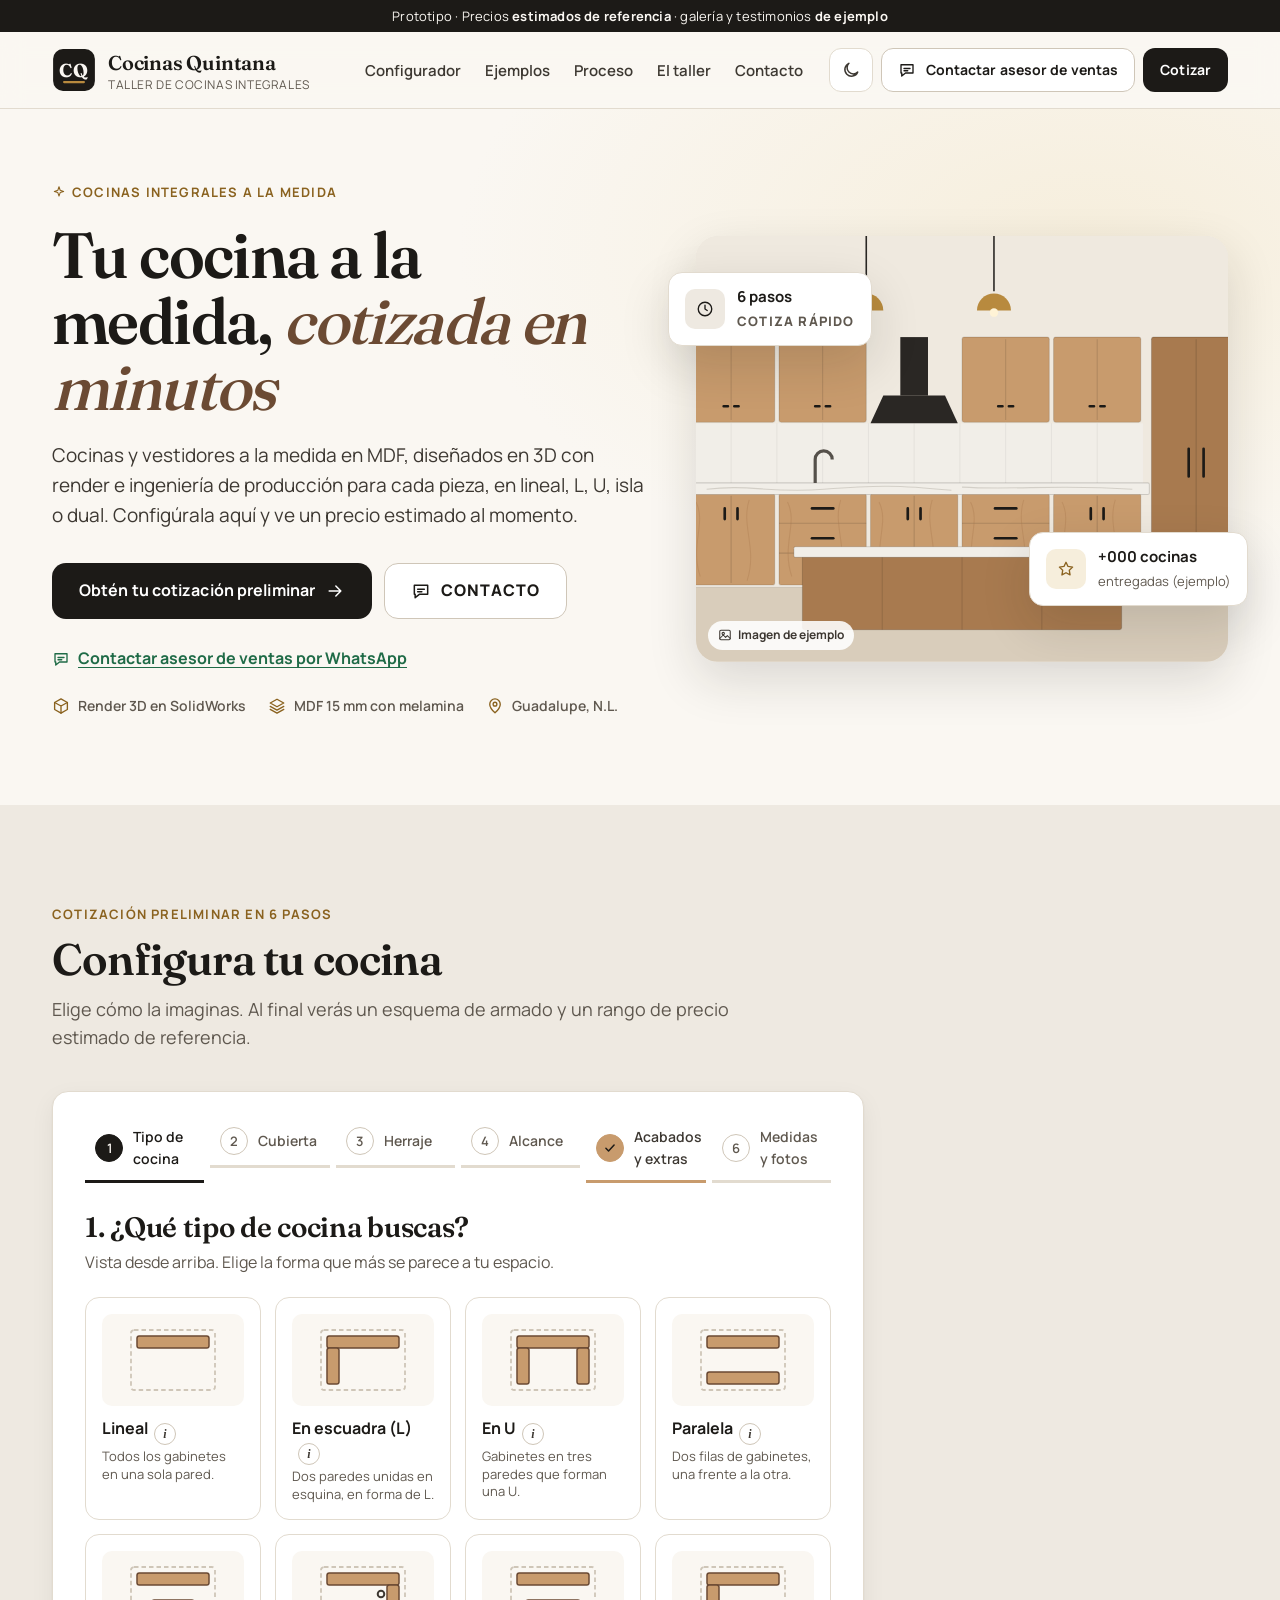
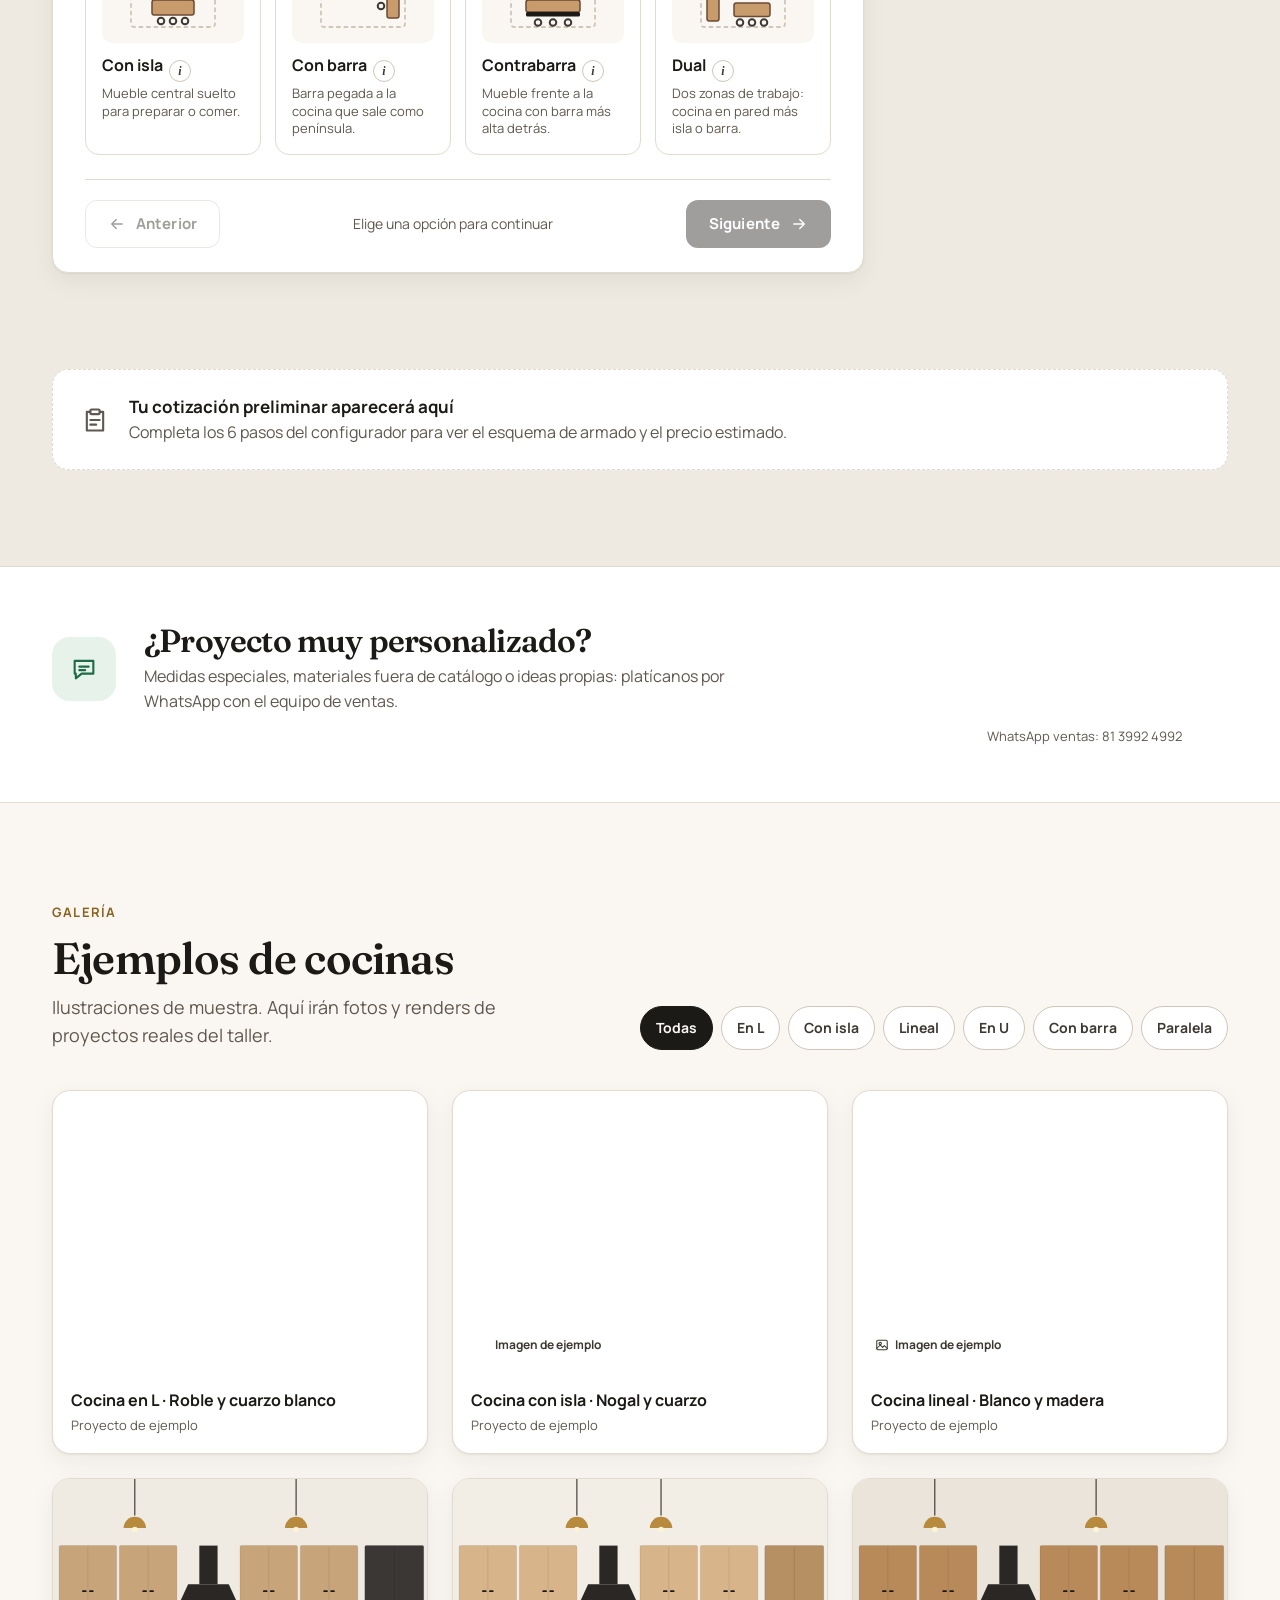
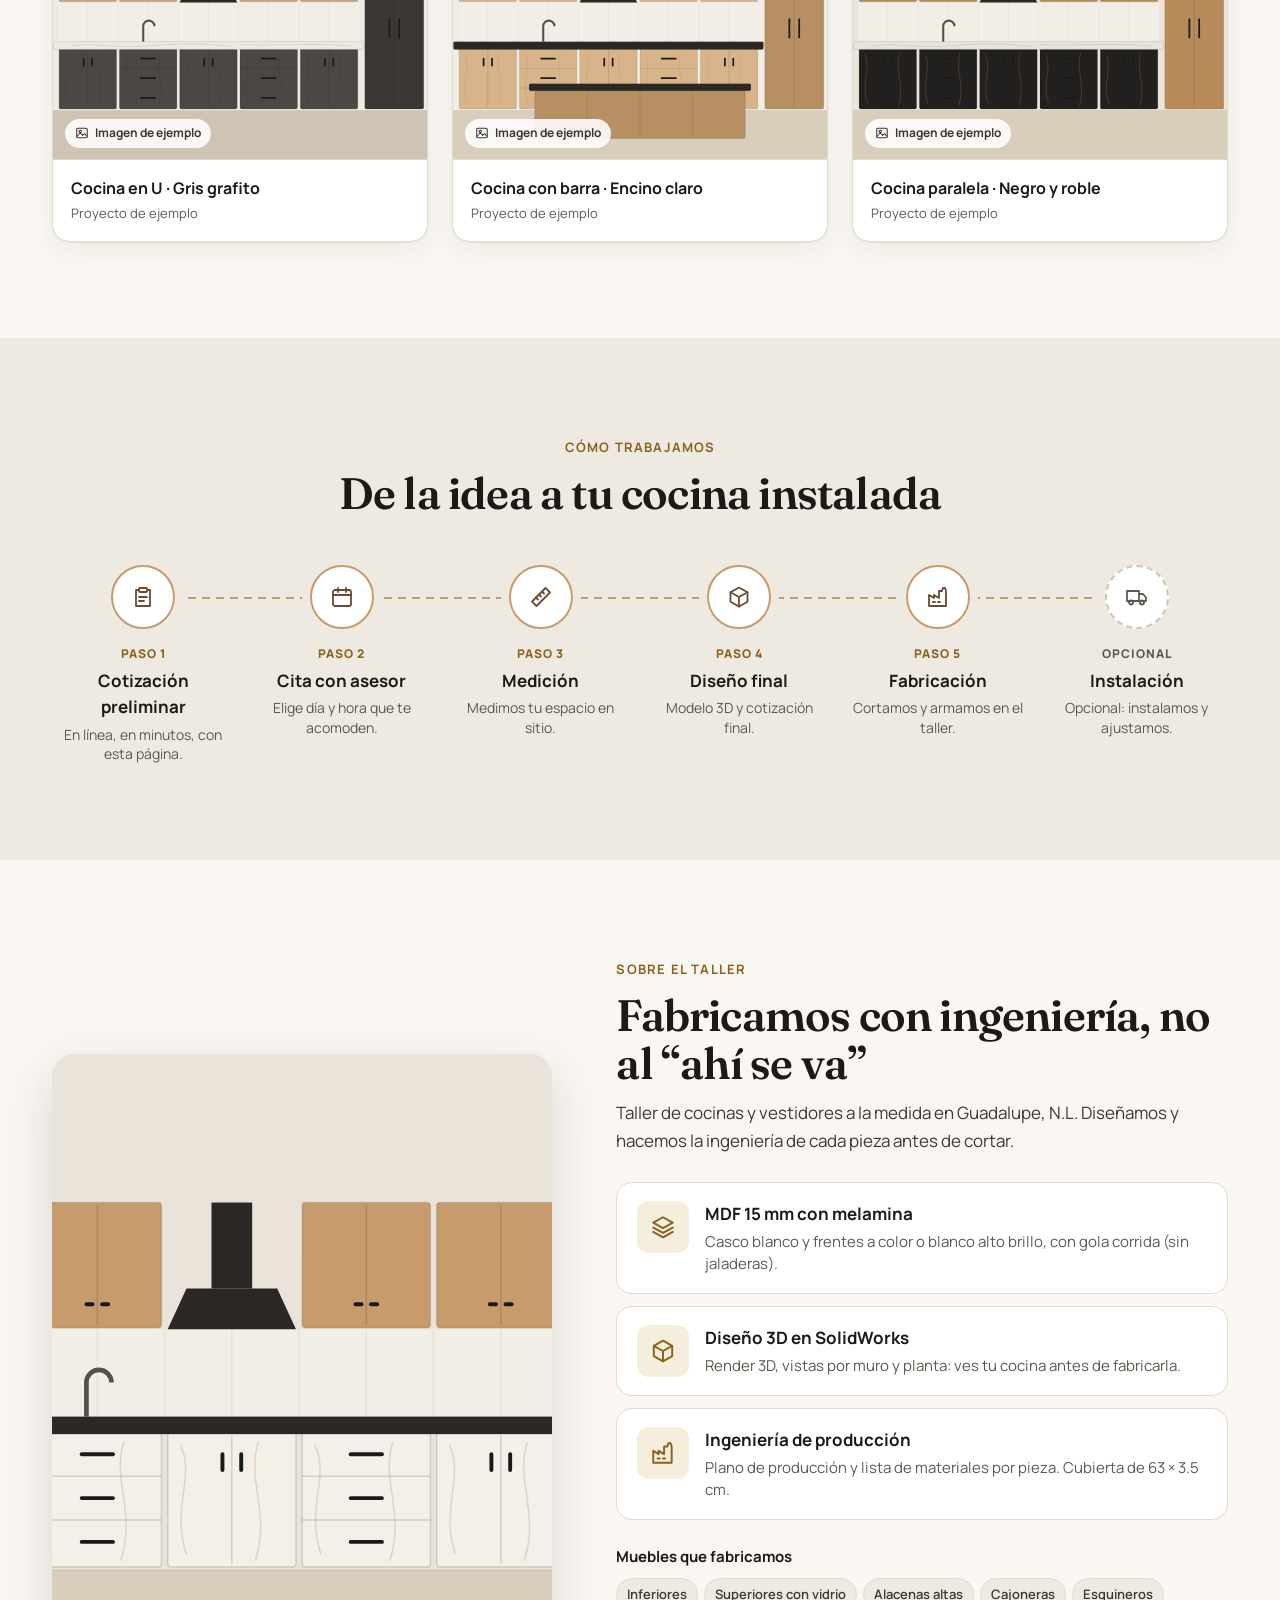
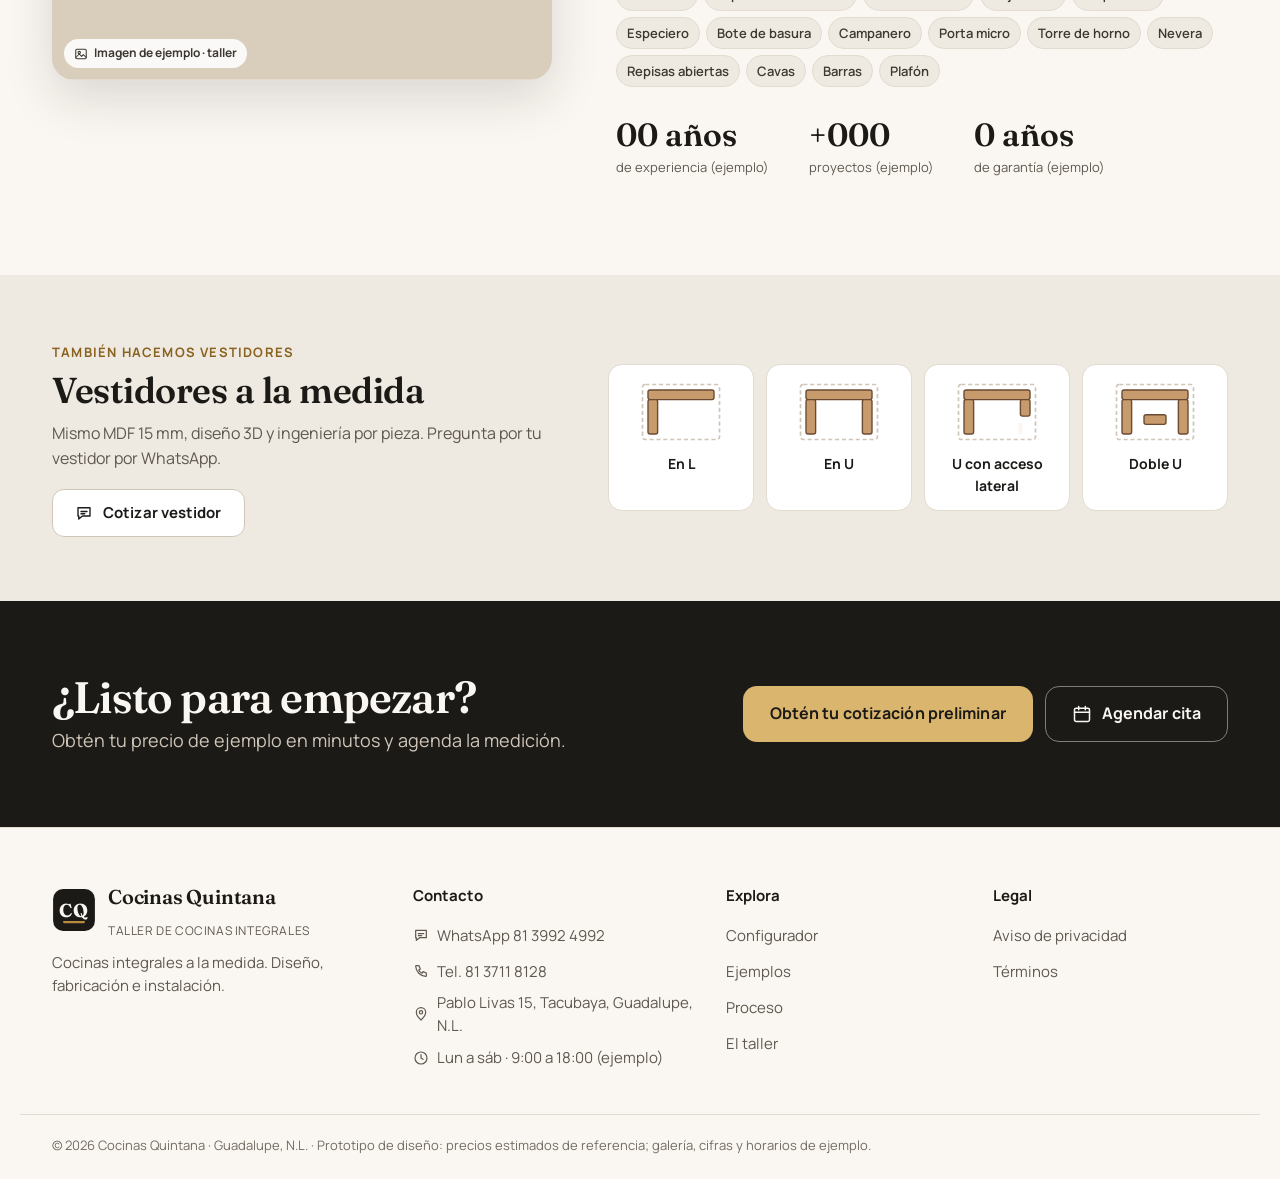
==== commit 5485db95: "Hero: insignia '6 pasos' con 'COTIZA RÁPIDO'; botón secundario 'CONTACTO' abre WhatsApp" ====
--- a/index.html
+++ b/index.html
@@ -18,12 +18,12 @@
   <span class="eyebrow"><svg class="ic" width="14" height="14" viewBox="0 0 24 24" fill="none" stroke="currentColor" stroke-width="1.8" stroke-linecap="round" stroke-linejoin="round" aria-hidden="true"><path d="M12 3l2 6 6 2-6 2-2 6-2-6-6-2 6-2z"/></svg> Cocinas integrales a la medida</span>
   <h1>Tu cocina a la medida, <em>cotizada en minutos</em></h1>
   <p class="lead">Cocinas y vestidores a la medida en MDF, diseñados en 3D con render e ingeniería de producción para cada pieza, en lineal, L, U, isla o dual. Configúrala aquí y ve un precio estimado al momento.</p>
-  <div class="hero-cta"><a href="#configurador" class="btn btn-primary btn-lg" data-start>Obtén tu cotización preliminar <svg class="ic" width="20" height="20" viewBox="0 0 24 24" fill="none" stroke="currentColor" stroke-width="1.8" stroke-linecap="round" stroke-linejoin="round" aria-hidden="true"><path d="M5 12h14M13 6l6 6-6 6"/></svg></a><a href="#configurador" class="btn btn-ghost btn-lg"><svg class="ic" width="20" height="20" viewBox="0 0 24 24" fill="none" stroke="currentColor" stroke-width="1.8" stroke-linecap="round" stroke-linejoin="round" aria-hidden="true"><path d="M12 2.5l8.5 4.8v9.4L12 21.5l-8.5-4.8V7.3z"/><path d="M12 12l8.5-4.7M12 12L3.5 7.3M12 12v9.5"/></svg> Configura tu cocina</a></div>
+  <div class="hero-cta"><a href="#configurador" class="btn btn-primary btn-lg" data-start>Obtén tu cotización preliminar <svg class="ic" width="20" height="20" viewBox="0 0 24 24" fill="none" stroke="currentColor" stroke-width="1.8" stroke-linecap="round" stroke-linejoin="round" aria-hidden="true"><path d="M5 12h14M13 6l6 6-6 6"/></svg></a><a href="https://wa.me/528125405806?text=Hola%2C%20quiero%20informes%20de%20una%20cocina." class="btn btn-ghost btn-lg hero-contacto" data-wa target="_blank" rel="noopener" aria-label="CONTACTO: escribir a un asesor de ventas por WhatsApp"><svg class="ic" width="20" height="20" viewBox="0 0 24 24" fill="none" stroke="currentColor" stroke-width="1.8" stroke-linecap="round" stroke-linejoin="round" aria-hidden="true"><path d="M4 5h16v11H10l-5 4v-4H4z"/><path d="M8 10h8M8 13h5"/></svg> CONTACTO</a></div>
   <a class="hero-wa" href="#" data-wa><svg class="ic" width="18" height="18" viewBox="0 0 24 24" fill="none" stroke="currentColor" stroke-width="1.8" stroke-linecap="round" stroke-linejoin="round" aria-hidden="true"><path d="M4 5h16v11H10l-5 4v-4H4z"/><path d="M8 10h8M8 13h5"/></svg> Contactar asesor de ventas por WhatsApp</a>
   <ul class="trust"><li><svg class="ic" width="18" height="18" viewBox="0 0 24 24" fill="none" stroke="currentColor" stroke-width="1.8" stroke-linecap="round" stroke-linejoin="round" aria-hidden="true"><path d="M12 2.5l8.5 4.8v9.4L12 21.5l-8.5-4.8V7.3z"/><path d="M12 12l8.5-4.7M12 12L3.5 7.3M12 12v9.5"/></svg> Render 3D en SolidWorks</li><li><svg class="ic" width="18" height="18" viewBox="0 0 24 24" fill="none" stroke="currentColor" stroke-width="1.8" stroke-linecap="round" stroke-linejoin="round" aria-hidden="true"><path d="M12 3l9 5-9 5-9-5z"/><path d="M3 12.5l9 5 9-5M3 16.5l9 5 9-5"/></svg> MDF 15 mm con melamina</li><li><svg class="ic" width="18" height="18" viewBox="0 0 24 24" fill="none" stroke="currentColor" stroke-width="1.8" stroke-linecap="round" stroke-linejoin="round" aria-hidden="true"><path d="M12 21s-7-6.2-7-11.5a7 7 0 0 1 14 0C19 14.8 12 21 12 21z"/><circle cx="12" cy="9.5" r="2.5"/></svg> Guadalupe, N.L.</li></ul>
  </div>
  <div class="hero-art"><div class="art"><svg viewBox="0 0 600 400" preserveAspectRatio="xMidYMid slice" role="img" aria-label="Ilustración de cocina (ejemplo)"><rect width="600" height="400" fill="#EFE9DF"/><rect y="330" width="600" height="70" fill="#D9CDBB"/><path d="M0 330h600" stroke="#000" stroke-opacity=".08"/><rect x="40" y="176" width="430" height="56" fill="#F1EEE8"/><path d="M40 176v56" stroke="#000" stroke-opacity=".05"/><path d="M83 176v56" stroke="#000" stroke-opacity=".05"/><path d="M126 176v56" stroke="#000" stroke-opacity=".05"/><path d="M169 176v56" stroke="#000" stroke-opacity=".05"/><path d="M212 176v56" stroke="#000" stroke-opacity=".05"/><path d="M255 176v56" stroke="#000" stroke-opacity=".05"/><path d="M298 176v56" stroke="#000" stroke-opacity=".05"/><path d="M341 176v56" stroke="#000" stroke-opacity=".05"/><path d="M384 176v56" stroke="#000" stroke-opacity=".05"/><path d="M427 176v56" stroke="#000" stroke-opacity=".05"/><rect x="42" y="95" width="82" height="80" rx="2" fill="#C89B6D" stroke="#000" stroke-opacity=".12"/><path d="M83 97v76" stroke="#000" stroke-opacity=".12"/><path d="M76 160h4M86 160h4" stroke="#1C1A17" stroke-width="2.5" stroke-linecap="round"/><rect x="128" y="95" width="82" height="80" rx="2" fill="#C89B6D" stroke="#000" stroke-opacity=".12"/><path d="M169 97v76" stroke="#000" stroke-opacity=".12"/><path d="M162 160h4M172 160h4" stroke="#1C1A17" stroke-width="2.5" stroke-linecap="round"/><path d="M226 150h58l12 26H214z" fill="#2A2724"/><rect x="242" y="95" width="26" height="55" fill="#2A2724"/><rect x="300" y="95" width="82" height="80" rx="2" fill="#C89B6D" stroke="#000" stroke-opacity=".12"/><path d="M341 97v76" stroke="#000" stroke-opacity=".12"/><path d="M334 160h4M344 160h4" stroke="#1C1A17" stroke-width="2.5" stroke-linecap="round"/><rect x="386" y="95" width="82" height="80" rx="2" fill="#C89B6D" stroke="#000" stroke-opacity=".12"/><path d="M427 97v76" stroke="#000" stroke-opacity=".12"/><path d="M420 160h4M430 160h4" stroke="#1C1A17" stroke-width="2.5" stroke-linecap="round"/><rect x="42" y="242" width="82" height="86" rx="2" fill="#C89B6D" stroke="#000" stroke-opacity=".12"/><path d="M83 244v82" stroke="#000" stroke-opacity=".14"/><path d="M77 256v10M89 256v10" stroke="#1C1A17" stroke-width="2.5" stroke-linecap="round"/><rect x="128" y="242" width="82" height="86" rx="2" fill="#C89B6D" stroke="#000" stroke-opacity=".12"/><path d="M128 270h82M128 298h82" stroke="#000" stroke-opacity=".14"/><path d="M159 256h20" stroke="#1C1A17" stroke-width="2.5" stroke-linecap="round"/><path d="M159 284h20" stroke="#1C1A17" stroke-width="2.5" stroke-linecap="round"/><path d="M159 312h20" stroke="#1C1A17" stroke-width="2.5" stroke-linecap="round"/><rect x="214" y="242" width="82" height="86" rx="2" fill="#C89B6D" stroke="#000" stroke-opacity=".12"/><path d="M255 244v82" stroke="#000" stroke-opacity=".14"/><path d="M249 256v10M261 256v10" stroke="#1C1A17" stroke-width="2.5" stroke-linecap="round"/><rect x="300" y="242" width="82" height="86" rx="2" fill="#C89B6D" stroke="#000" stroke-opacity=".12"/><path d="M300 270h82M300 298h82" stroke="#000" stroke-opacity=".14"/><path d="M331 256h20" stroke="#1C1A17" stroke-width="2.5" stroke-linecap="round"/><path d="M331 284h20" stroke="#1C1A17" stroke-width="2.5" stroke-linecap="round"/><path d="M331 312h20" stroke="#1C1A17" stroke-width="2.5" stroke-linecap="round"/><rect x="386" y="242" width="82" height="86" rx="2" fill="#C89B6D" stroke="#000" stroke-opacity=".12"/><path d="M427 244v82" stroke="#000" stroke-opacity=".14"/><path d="M421 256v10M433 256v10" stroke="#1C1A17" stroke-width="2.5" stroke-linecap="round"/><rect x="222" y="236" width="66" height="4" fill="#2A2724" opacity=".5"/><path d="M50 250c10 20-6 40 4 70M100 248c-8 25 8 45-2 76" stroke="#A87A4F" stroke-opacity=".35" fill="none"/><path d="M136 250c10 20-6 40 4 70M186 248c-8 25 8 45-2 76" stroke="#A87A4F" stroke-opacity=".35" fill="none"/><path d="M222 250c10 20-6 40 4 70M272 248c-8 25 8 45-2 76" stroke="#A87A4F" stroke-opacity=".35" fill="none"/><path d="M308 250c10 20-6 40 4 70M358 248c-8 25 8 45-2 76" stroke="#A87A4F" stroke-opacity=".35" fill="none"/><path d="M394 250c10 20-6 40 4 70M444 248c-8 25 8 45-2 76" stroke="#A87A4F" stroke-opacity=".35" fill="none"/><rect x="34" y="232" width="442" height="11" rx="1.5" fill="#F1EEE8" stroke="#000" stroke-opacity=".15"/><path d="M60 238c40-5 60 4 110 0s70-4 120 1M300 236c50 3 90-3 160 2" stroke="#9A948A" stroke-opacity=".35" fill="none"/><path d="M162 232v-22a8 8 0 0 1 16 0" stroke="#55504A" stroke-width="3" fill="none"/><rect x="478" y="95" width="84" height="233" rx="2" fill="#A87A4F" stroke="#000" stroke-opacity=".15"/><path d="M520 97v229" stroke="#000" stroke-opacity=".15"/><path d="M513 200v26M527 200v26" stroke="#1C1A17" stroke-width="2.5" stroke-linecap="round"/><path d="M210 0v52" stroke="#2A2724" stroke-width="1.5"/><path d="M194 70a16 16 0 0 1 32 0z" fill="#B88A3E"/><circle cx="210" cy="72" r="4" fill="#FFF3D6"/><path d="M330 0v52" stroke="#2A2724" stroke-width="1.5"/><path d="M314 70a16 16 0 0 1 32 0z" fill="#B88A3E"/><circle cx="330" cy="72" r="4" fill="#FFF3D6"/><rect x="150" y="300" width="300" height="70" rx="2" fill="#A87A4F" stroke="#000" stroke-opacity=".15"/><rect x="142" y="292" width="316" height="10" rx="1.5" fill="#F1EEE8" stroke="#000" stroke-opacity=".15"/><path d="M225 302v68" stroke="#000" stroke-opacity=".12"/><path d="M300 302v68" stroke="#000" stroke-opacity=".12"/><path d="M375 302v68" stroke="#000" stroke-opacity=".12"/></svg><span class="art-tag"><svg class="ic" width="14" height="14" viewBox="0 0 24 24" fill="none" stroke="currentColor" stroke-width="1.8" stroke-linecap="round" stroke-linejoin="round" aria-hidden="true"><rect x="3" y="4" width="18" height="16" rx="2"/><circle cx="9" cy="9.5" r="2"/><path d="M3 18l6-6 4 4 3-3 5 5"/></svg> Imagen de ejemplo</span></div>
-  <div class="float-card fc1"><span class="fc-ic"><svg class="ic" width="18" height="18" viewBox="0 0 24 24" fill="none" stroke="currentColor" stroke-width="1.8" stroke-linecap="round" stroke-linejoin="round" aria-hidden="true"><circle cx="12" cy="12" r="9"/><path d="M12 7v5l3 2"/></svg></span><div><b>6 pasos</b><small>para tu precio estimado</small></div></div>
+  <div class="float-card fc1"><span class="fc-ic"><svg class="ic" width="18" height="18" viewBox="0 0 24 24" fill="none" stroke="currentColor" stroke-width="1.8" stroke-linecap="round" stroke-linejoin="round" aria-hidden="true"><circle cx="12" cy="12" r="9"/><path d="M12 7v5l3 2"/></svg></span><div><b>6 pasos</b><small class="fc-up">COTIZA RÁPIDO</small></div></div>
   <div class="float-card fc2"><span class="fc-ic gold"><svg class="ic" width="18" height="18" viewBox="0 0 24 24" fill="none" stroke="currentColor" stroke-width="1.8" stroke-linecap="round" stroke-linejoin="round" aria-hidden="true"><path d="M12 3l2.7 5.6 6.1.9-4.4 4.3 1 6.1L12 17l-5.4 2.9 1-6.1L3.2 9.5l6.1-.9z"/></svg></span><div><b>+000 cocinas</b><small>entregadas (ejemplo)</small></div></div>
  </div>
 </div></section>
--- a/styles.css
+++ b/styles.css
@@ -598,3 +598,5 @@
 .st{min-width:0}.st-b{min-width:0}
 @media (max-width:1100px) and (min-width:721px){.st-b{font-size:13px;gap:6px;padding:6px 4px 10px}}
 @media (max-width:380px){.top-in{gap:8px}.brand{gap:8px;min-width:0;flex:1 1 auto}.top .wordmark small{display:none}.top .wordmark b{font-size:15px}.top-act{gap:6px}}
+.fc-up{text-transform:uppercase;letter-spacing:1.2px;font-weight:800;font-size:11px}
+.hero-contacto{letter-spacing:1px;font-weight:800}
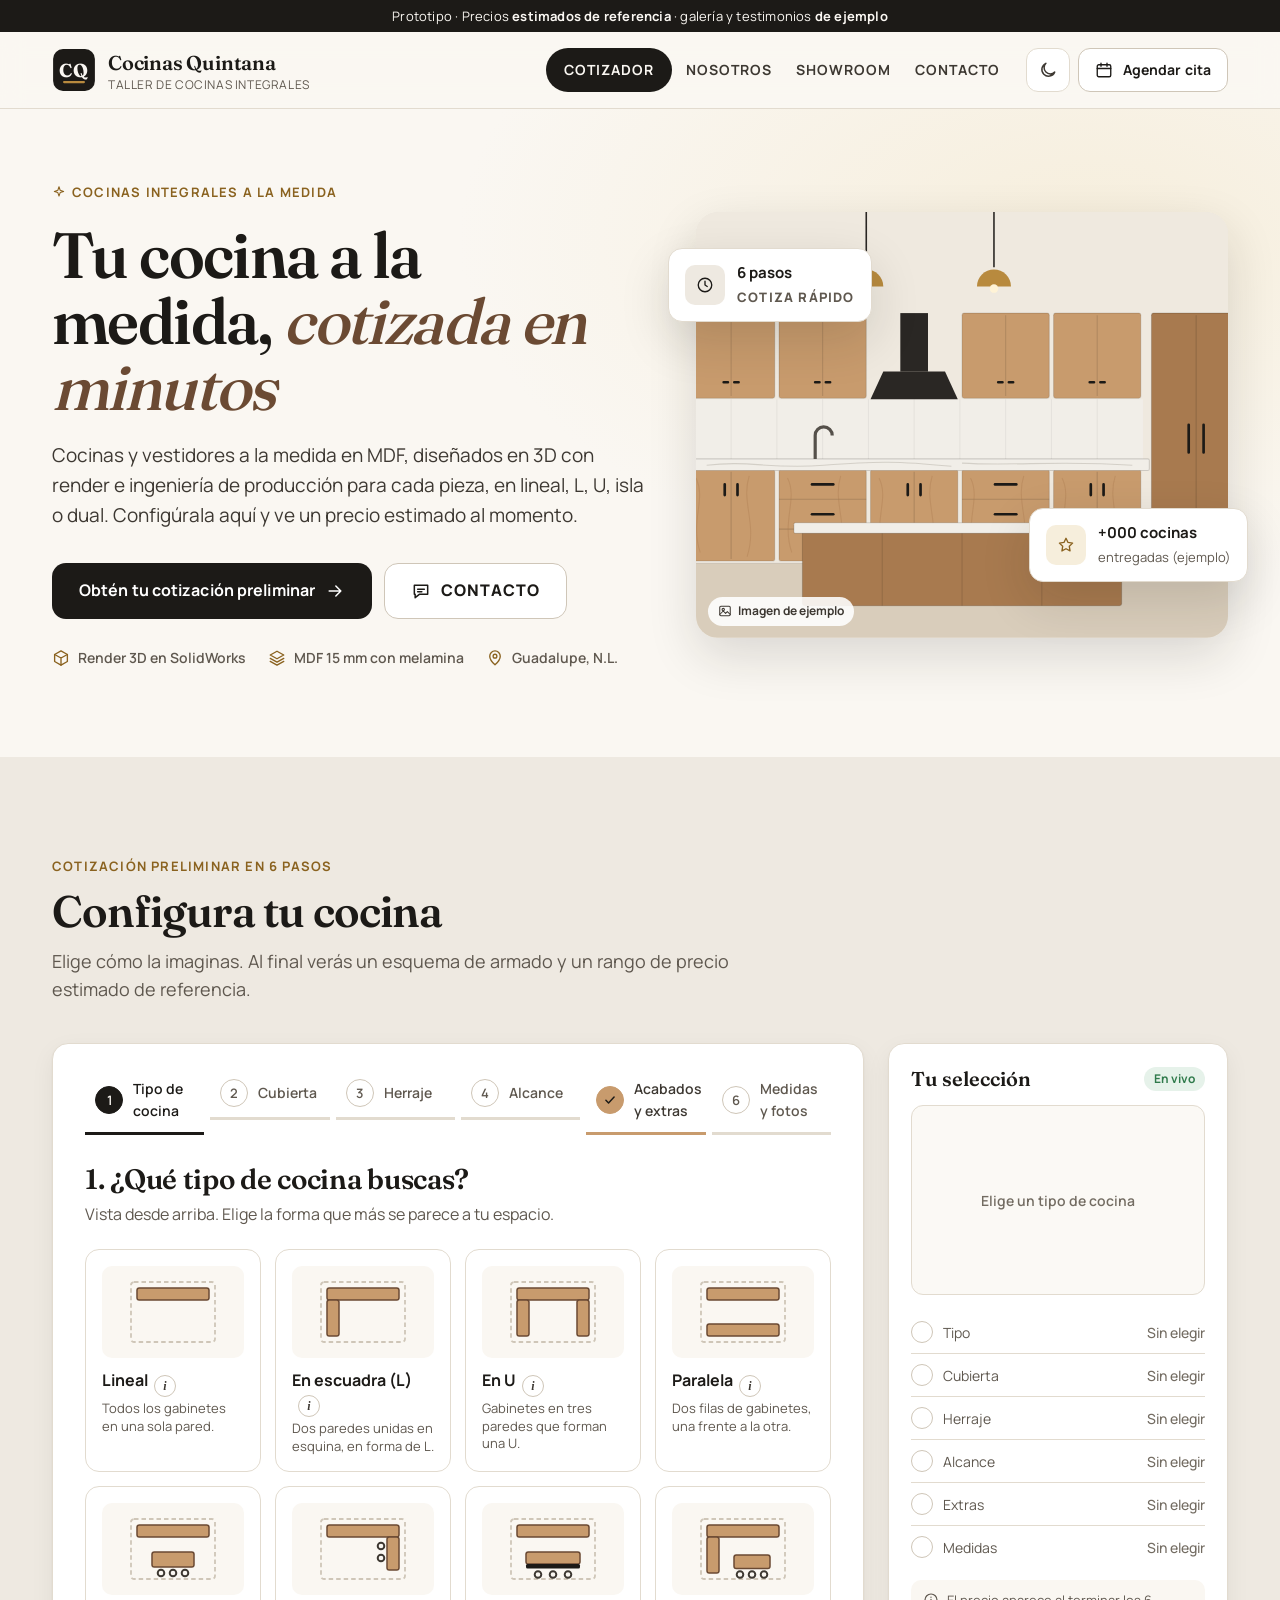
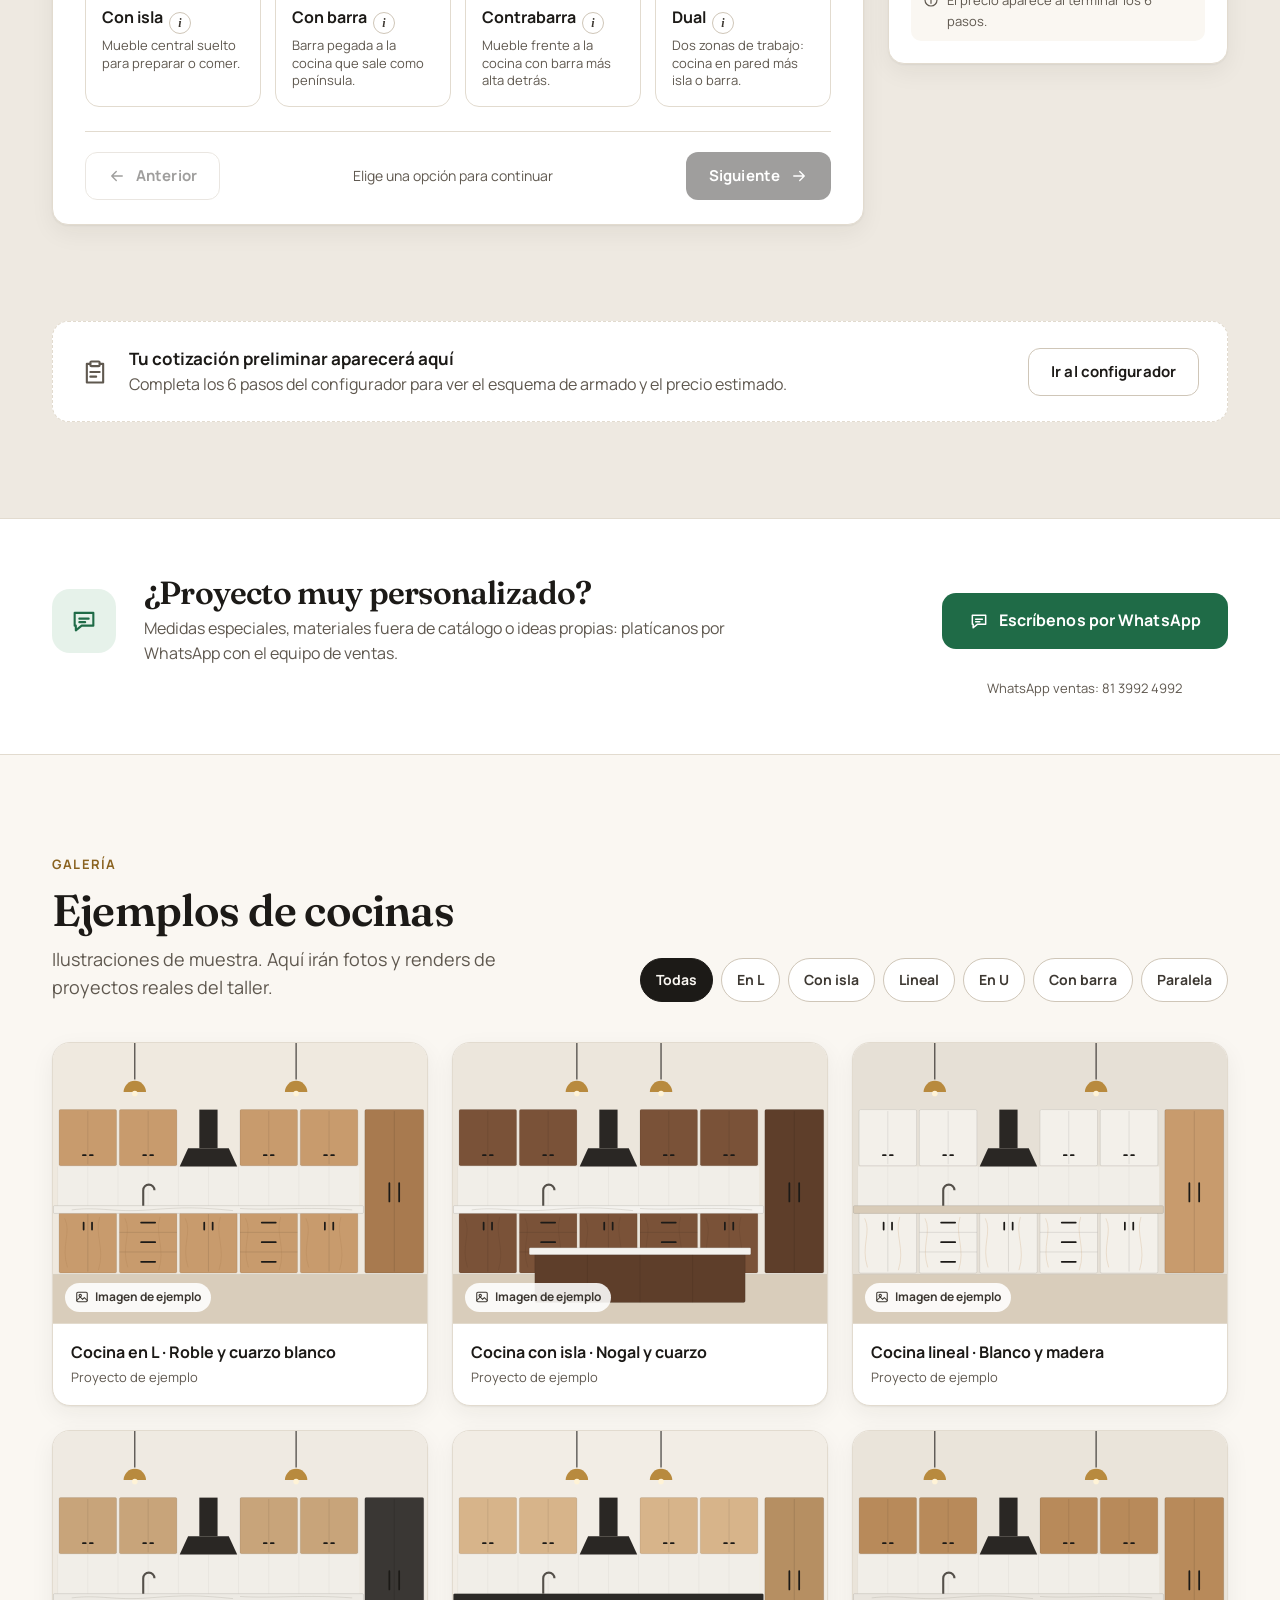
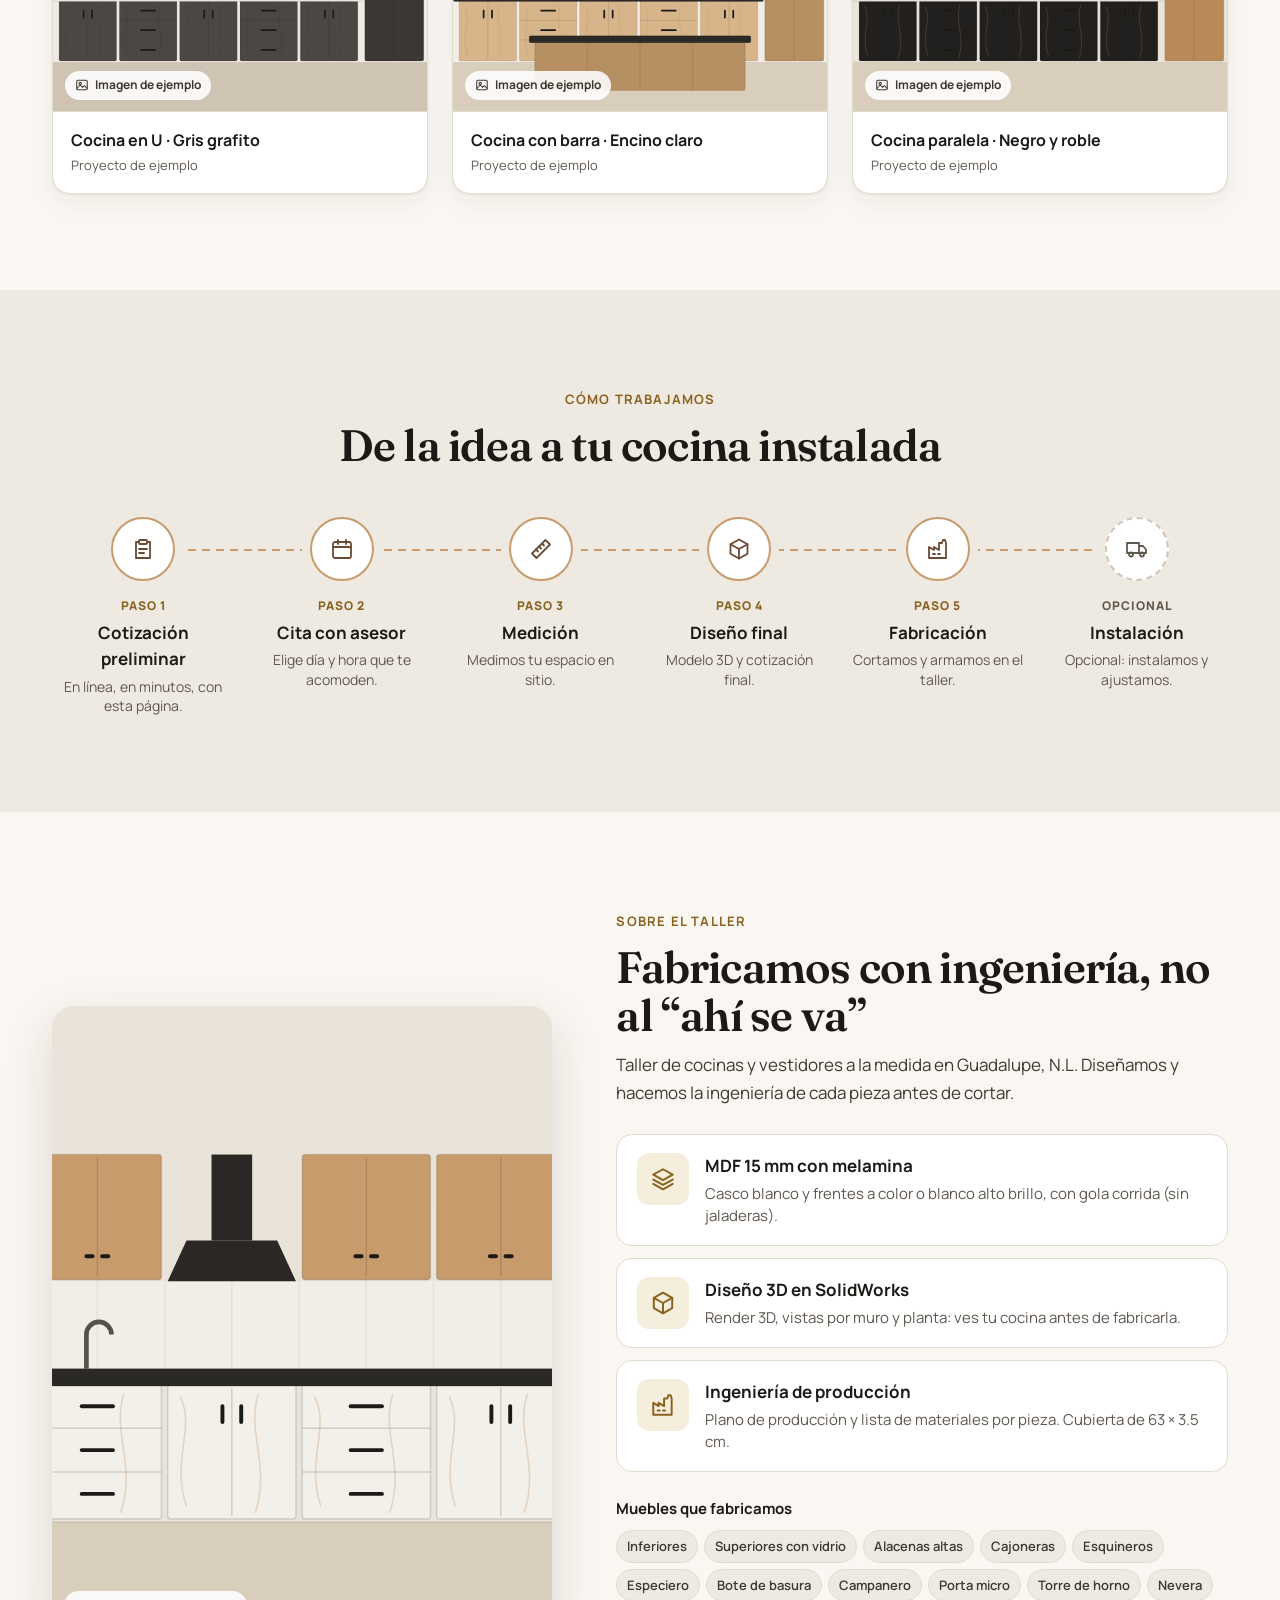
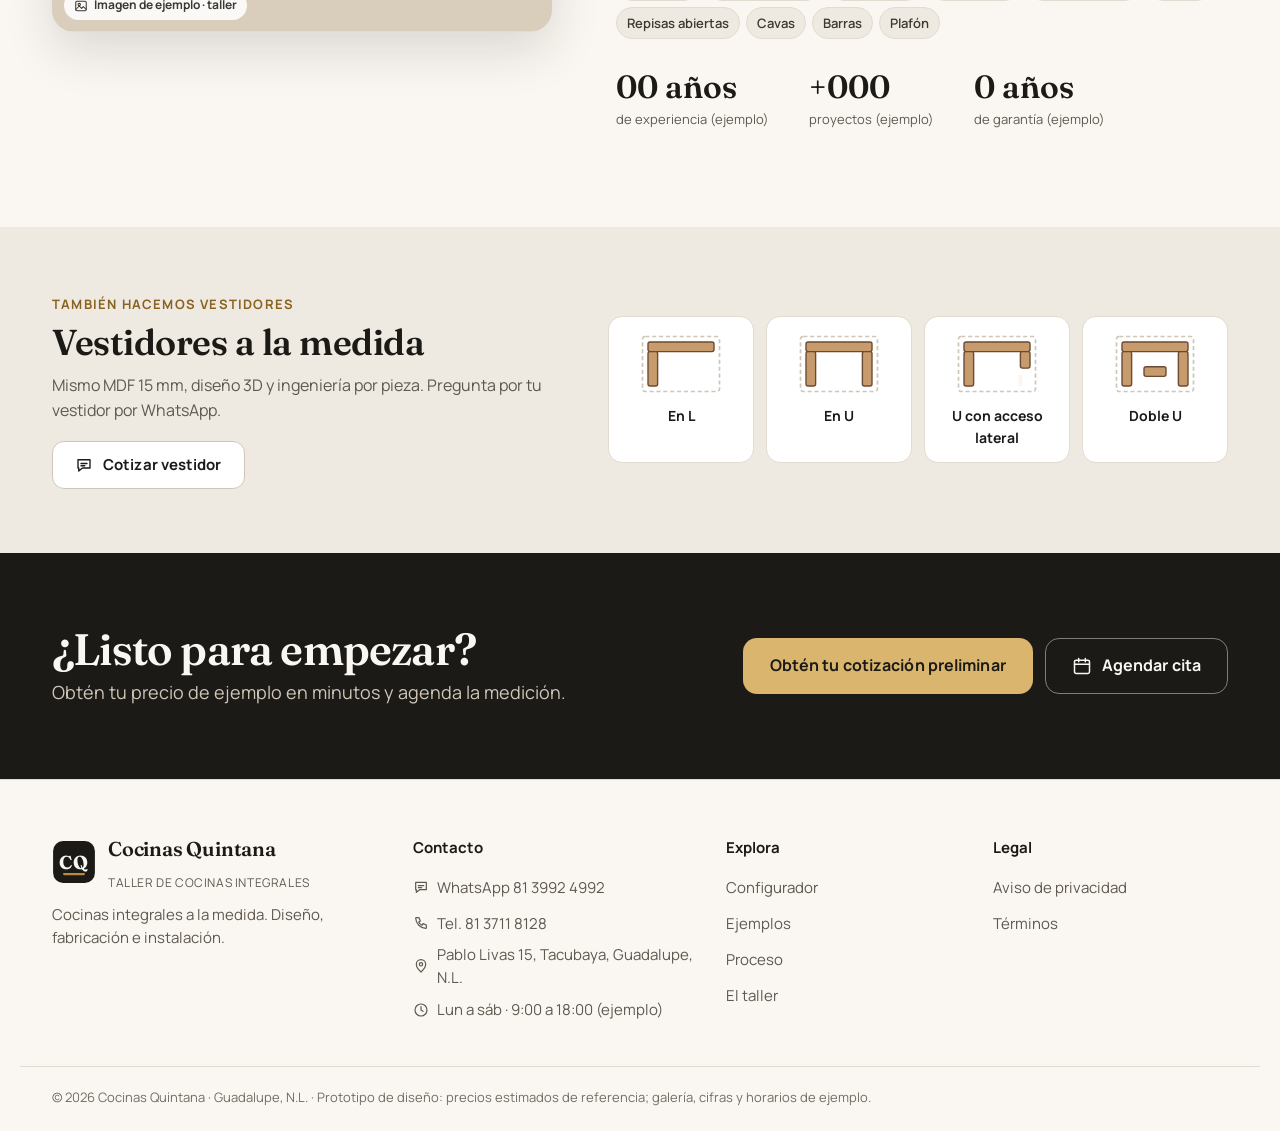
==== commit 101ec524: "Header como la imagen: nav COTIZADOR/NOSOTROS/SHOWROOM/CONTACTO con pastilla activa, botón Agendar c" ====
--- a/index.html
+++ b/index.html
@@ -8,9 +8,9 @@
 <a class="skip" href="#configurador">Saltar al configurador</a>
 <div class="demo-bar">Prototipo · Precios <b>estimados de referencia</b> · galería y testimonios <b>de ejemplo</b></div>
 <header class="top" id="top"><div class="wrap top-in"><a class="brand" href="#inicio" aria-label="Cocinas Quintana — inicio"><span class="mono" aria-hidden="true"><svg viewBox="0 0 40 40"><rect x="1" y="1" width="38" height="38" rx="9" class="mono-bg"/><text x="20" y="26.5" text-anchor="middle" class="mono-t">CQ</text><path d="M11 31h18" class="mono-l"/></svg></span><span class="wordmark"><b>Cocinas Quintana</b><small>Taller de cocinas integrales</small></span></a>
- <nav class="nav" aria-label="Principal"><a href="#configurador">Configurador</a><a href="#ejemplos">Ejemplos</a><a href="#proceso">Proceso</a><a href="#taller">El taller</a><a href="#contacto">Contacto</a></nav>
- <div class="top-act"><button type="button" class="icon-btn" id="themeBtn" aria-label="Cambiar tema claro/oscuro"><svg class="ic i-moon" width="20" height="20" viewBox="0 0 24 24" fill="none" stroke="currentColor" stroke-width="1.8" stroke-linecap="round" stroke-linejoin="round" aria-hidden="true"><path d="M20 14.5A8 8 0 1 1 9.5 4a6.5 6.5 0 0 0 10.5 10.5z"/></svg><svg class="ic i-sun" width="20" height="20" viewBox="0 0 24 24" fill="none" stroke="currentColor" stroke-width="1.8" stroke-linecap="round" stroke-linejoin="round" aria-hidden="true"><circle cx="12" cy="12" r="4"/><path d="M12 2v2M12 20v2M2 12h2M20 12h2M4.9 4.9l1.4 1.4M17.7 17.7l1.4 1.4M4.9 19.1l1.4-1.4M17.7 6.3l1.4-1.4"/></svg></button><a class="btn btn-ghost btn-sm hide-m" href="#" data-wa><svg class="ic" width="18" height="18" viewBox="0 0 24 24" fill="none" stroke="currentColor" stroke-width="1.8" stroke-linecap="round" stroke-linejoin="round" aria-hidden="true"><path d="M4 5h16v11H10l-5 4v-4H4z"/><path d="M8 10h8M8 13h5"/></svg> Contactar asesor de ventas</a><a href="#configurador" class="btn btn-primary btn-sm">Cotizar</a><button type="button" class="icon-btn show-m" aria-label="Menú"><svg class="ic" width="22" height="22" viewBox="0 0 24 24" fill="none" stroke="currentColor" stroke-width="1.8" stroke-linecap="round" stroke-linejoin="round" aria-hidden="true"><path d="M4 7h16M4 12h16M4 17h16"/></svg></button></div>
-</div></header>
+ <nav class="nav" aria-label="Principal"><a href="#configurador" class="on" aria-current="page">COTIZADOR</a><a href="#taller">NOSOTROS</a><a href="#ejemplos">SHOWROOM</a><a href="#contacto">CONTACTO</a></nav>
+ <div class="top-act"><button type="button" class="icon-btn" id="themeBtn" aria-label="Cambiar tema claro/oscuro"><svg class="ic i-moon" width="20" height="20" viewBox="0 0 24 24" fill="none" stroke="currentColor" stroke-width="1.8" stroke-linecap="round" stroke-linejoin="round" aria-hidden="true"><path d="M20 14.5A8 8 0 1 1 9.5 4a6.5 6.5 0 0 0 10.5 10.5z"/></svg><svg class="ic i-sun" width="20" height="20" viewBox="0 0 24 24" fill="none" stroke="currentColor" stroke-width="1.8" stroke-linecap="round" stroke-linejoin="round" aria-hidden="true"><circle cx="12" cy="12" r="4"/><path d="M12 2v2M12 20v2M2 12h2M20 12h2M4.9 4.9l1.4 1.4M17.7 17.7l1.4 1.4M4.9 19.1l1.4-1.4M17.7 6.3l1.4-1.4"/></svg></button><button type="button" class="btn btn-ghost btn-sm btn-cita" data-open="agenda"><svg class="ic" width="18" height="18" viewBox="0 0 24 24" fill="none" stroke="currentColor" stroke-width="1.8" stroke-linecap="round" stroke-linejoin="round" aria-hidden="true"><rect x="3" y="5" width="18" height="16" rx="2"/><path d="M3 10h18M8 3v4M16 3v4"/></svg> Agendar cita</button><button type="button" class="icon-btn btn-menu" id="menuBtn" aria-label="Abrir menú" aria-expanded="false" aria-controls="mnav"><svg class="ic" width="22" height="22" viewBox="0 0 24 24" fill="none" stroke="currentColor" stroke-width="1.8" stroke-linecap="round" stroke-linejoin="round" aria-hidden="true"><path d="M4 7h16M4 12h16M4 17h16"/></svg></button></div>
+</div><nav class="mnav" id="mnav" aria-label="Menú" hidden><a href="#configurador" class="on" aria-current="page">COTIZADOR</a><a href="#taller">NOSOTROS</a><a href="#ejemplos">SHOWROOM</a><a href="#contacto">CONTACTO</a><button type="button" class="btn btn-ghost btn-block" data-open="agenda"><svg class="ic" width="18" height="18" viewBox="0 0 24 24" fill="none" stroke="currentColor" stroke-width="1.8" stroke-linecap="round" stroke-linejoin="round" aria-hidden="true"><rect x="3" y="5" width="18" height="16" rx="2"/><path d="M3 10h18M8 3v4M16 3v4"/></svg> Agendar cita</button></nav></header>
 
 <main id="inicio">
 <section class="hero"><div class="wrap hero-in">
@@ -19,7 +19,6 @@
   <h1>Tu cocina a la medida, <em>cotizada en minutos</em></h1>
   <p class="lead">Cocinas y vestidores a la medida en MDF, diseñados en 3D con render e ingeniería de producción para cada pieza, en lineal, L, U, isla o dual. Configúrala aquí y ve un precio estimado al momento.</p>
   <div class="hero-cta"><a href="#configurador" class="btn btn-primary btn-lg" data-start>Obtén tu cotización preliminar <svg class="ic" width="20" height="20" viewBox="0 0 24 24" fill="none" stroke="currentColor" stroke-width="1.8" stroke-linecap="round" stroke-linejoin="round" aria-hidden="true"><path d="M5 12h14M13 6l6 6-6 6"/></svg></a><a href="https://wa.me/528125405806?text=Hola%2C%20quiero%20informes%20de%20una%20cocina." class="btn btn-ghost btn-lg hero-contacto" data-wa target="_blank" rel="noopener" aria-label="CONTACTO: escribir a un asesor de ventas por WhatsApp"><svg class="ic" width="20" height="20" viewBox="0 0 24 24" fill="none" stroke="currentColor" stroke-width="1.8" stroke-linecap="round" stroke-linejoin="round" aria-hidden="true"><path d="M4 5h16v11H10l-5 4v-4H4z"/><path d="M8 10h8M8 13h5"/></svg> CONTACTO</a></div>
-  <a class="hero-wa" href="#" data-wa><svg class="ic" width="18" height="18" viewBox="0 0 24 24" fill="none" stroke="currentColor" stroke-width="1.8" stroke-linecap="round" stroke-linejoin="round" aria-hidden="true"><path d="M4 5h16v11H10l-5 4v-4H4z"/><path d="M8 10h8M8 13h5"/></svg> Contactar asesor de ventas por WhatsApp</a>
   <ul class="trust"><li><svg class="ic" width="18" height="18" viewBox="0 0 24 24" fill="none" stroke="currentColor" stroke-width="1.8" stroke-linecap="round" stroke-linejoin="round" aria-hidden="true"><path d="M12 2.5l8.5 4.8v9.4L12 21.5l-8.5-4.8V7.3z"/><path d="M12 12l8.5-4.7M12 12L3.5 7.3M12 12v9.5"/></svg> Render 3D en SolidWorks</li><li><svg class="ic" width="18" height="18" viewBox="0 0 24 24" fill="none" stroke="currentColor" stroke-width="1.8" stroke-linecap="round" stroke-linejoin="round" aria-hidden="true"><path d="M12 3l9 5-9 5-9-5z"/><path d="M3 12.5l9 5 9-5M3 16.5l9 5 9-5"/></svg> MDF 15 mm con melamina</li><li><svg class="ic" width="18" height="18" viewBox="0 0 24 24" fill="none" stroke="currentColor" stroke-width="1.8" stroke-linecap="round" stroke-linejoin="round" aria-hidden="true"><path d="M12 21s-7-6.2-7-11.5a7 7 0 0 1 14 0C19 14.8 12 21 12 21z"/><circle cx="12" cy="9.5" r="2.5"/></svg> Guadalupe, N.L.</li></ul>
  </div>
  <div class="hero-art"><div class="art"><svg viewBox="0 0 600 400" preserveAspectRatio="xMidYMid slice" role="img" aria-label="Ilustración de cocina (ejemplo)"><rect width="600" height="400" fill="#EFE9DF"/><rect y="330" width="600" height="70" fill="#D9CDBB"/><path d="M0 330h600" stroke="#000" stroke-opacity=".08"/><rect x="40" y="176" width="430" height="56" fill="#F1EEE8"/><path d="M40 176v56" stroke="#000" stroke-opacity=".05"/><path d="M83 176v56" stroke="#000" stroke-opacity=".05"/><path d="M126 176v56" stroke="#000" stroke-opacity=".05"/><path d="M169 176v56" stroke="#000" stroke-opacity=".05"/><path d="M212 176v56" stroke="#000" stroke-opacity=".05"/><path d="M255 176v56" stroke="#000" stroke-opacity=".05"/><path d="M298 176v56" stroke="#000" stroke-opacity=".05"/><path d="M341 176v56" stroke="#000" stroke-opacity=".05"/><path d="M384 176v56" stroke="#000" stroke-opacity=".05"/><path d="M427 176v56" stroke="#000" stroke-opacity=".05"/><rect x="42" y="95" width="82" height="80" rx="2" fill="#C89B6D" stroke="#000" stroke-opacity=".12"/><path d="M83 97v76" stroke="#000" stroke-opacity=".12"/><path d="M76 160h4M86 160h4" stroke="#1C1A17" stroke-width="2.5" stroke-linecap="round"/><rect x="128" y="95" width="82" height="80" rx="2" fill="#C89B6D" stroke="#000" stroke-opacity=".12"/><path d="M169 97v76" stroke="#000" stroke-opacity=".12"/><path d="M162 160h4M172 160h4" stroke="#1C1A17" stroke-width="2.5" stroke-linecap="round"/><path d="M226 150h58l12 26H214z" fill="#2A2724"/><rect x="242" y="95" width="26" height="55" fill="#2A2724"/><rect x="300" y="95" width="82" height="80" rx="2" fill="#C89B6D" stroke="#000" stroke-opacity=".12"/><path d="M341 97v76" stroke="#000" stroke-opacity=".12"/><path d="M334 160h4M344 160h4" stroke="#1C1A17" stroke-width="2.5" stroke-linecap="round"/><rect x="386" y="95" width="82" height="80" rx="2" fill="#C89B6D" stroke="#000" stroke-opacity=".12"/><path d="M427 97v76" stroke="#000" stroke-opacity=".12"/><path d="M420 160h4M430 160h4" stroke="#1C1A17" stroke-width="2.5" stroke-linecap="round"/><rect x="42" y="242" width="82" height="86" rx="2" fill="#C89B6D" stroke="#000" stroke-opacity=".12"/><path d="M83 244v82" stroke="#000" stroke-opacity=".14"/><path d="M77 256v10M89 256v10" stroke="#1C1A17" stroke-width="2.5" stroke-linecap="round"/><rect x="128" y="242" width="82" height="86" rx="2" fill="#C89B6D" stroke="#000" stroke-opacity=".12"/><path d="M128 270h82M128 298h82" stroke="#000" stroke-opacity=".14"/><path d="M159 256h20" stroke="#1C1A17" stroke-width="2.5" stroke-linecap="round"/><path d="M159 284h20" stroke="#1C1A17" stroke-width="2.5" stroke-linecap="round"/><path d="M159 312h20" stroke="#1C1A17" stroke-width="2.5" stroke-linecap="round"/><rect x="214" y="242" width="82" height="86" rx="2" fill="#C89B6D" stroke="#000" stroke-opacity=".12"/><path d="M255 244v82" stroke="#000" stroke-opacity=".14"/><path d="M249 256v10M261 256v10" stroke="#1C1A17" stroke-width="2.5" stroke-linecap="round"/><rect x="300" y="242" width="82" height="86" rx="2" fill="#C89B6D" stroke="#000" stroke-opacity=".12"/><path d="M300 270h82M300 298h82" stroke="#000" stroke-opacity=".14"/><path d="M331 256h20" stroke="#1C1A17" stroke-width="2.5" stroke-linecap="round"/><path d="M331 284h20" stroke="#1C1A17" stroke-width="2.5" stroke-linecap="round"/><path d="M331 312h20" stroke="#1C1A17" stroke-width="2.5" stroke-linecap="round"/><rect x="386" y="242" width="82" height="86" rx="2" fill="#C89B6D" stroke="#000" stroke-opacity=".12"/><path d="M427 244v82" stroke="#000" stroke-opacity=".14"/><path d="M421 256v10M433 256v10" stroke="#1C1A17" stroke-width="2.5" stroke-linecap="round"/><rect x="222" y="236" width="66" height="4" fill="#2A2724" opacity=".5"/><path d="M50 250c10 20-6 40 4 70M100 248c-8 25 8 45-2 76" stroke="#A87A4F" stroke-opacity=".35" fill="none"/><path d="M136 250c10 20-6 40 4 70M186 248c-8 25 8 45-2 76" stroke="#A87A4F" stroke-opacity=".35" fill="none"/><path d="M222 250c10 20-6 40 4 70M272 248c-8 25 8 45-2 76" stroke="#A87A4F" stroke-opacity=".35" fill="none"/><path d="M308 250c10 20-6 40 4 70M358 248c-8 25 8 45-2 76" stroke="#A87A4F" stroke-opacity=".35" fill="none"/><path d="M394 250c10 20-6 40 4 70M444 248c-8 25 8 45-2 76" stroke="#A87A4F" stroke-opacity=".35" fill="none"/><rect x="34" y="232" width="442" height="11" rx="1.5" fill="#F1EEE8" stroke="#000" stroke-opacity=".15"/><path d="M60 238c40-5 60 4 110 0s70-4 120 1M300 236c50 3 90-3 160 2" stroke="#9A948A" stroke-opacity=".35" fill="none"/><path d="M162 232v-22a8 8 0 0 1 16 0" stroke="#55504A" stroke-width="3" fill="none"/><rect x="478" y="95" width="84" height="233" rx="2" fill="#A87A4F" stroke="#000" stroke-opacity=".15"/><path d="M520 97v229" stroke="#000" stroke-opacity=".15"/><path d="M513 200v26M527 200v26" stroke="#1C1A17" stroke-width="2.5" stroke-linecap="round"/><path d="M210 0v52" stroke="#2A2724" stroke-width="1.5"/><path d="M194 70a16 16 0 0 1 32 0z" fill="#B88A3E"/><circle cx="210" cy="72" r="4" fill="#FFF3D6"/><path d="M330 0v52" stroke="#2A2724" stroke-width="1.5"/><path d="M314 70a16 16 0 0 1 32 0z" fill="#B88A3E"/><circle cx="330" cy="72" r="4" fill="#FFF3D6"/><rect x="150" y="300" width="300" height="70" rx="2" fill="#A87A4F" stroke="#000" stroke-opacity=".15"/><rect x="142" y="292" width="316" height="10" rx="1.5" fill="#F1EEE8" stroke="#000" stroke-opacity=".15"/><path d="M225 302v68" stroke="#000" stroke-opacity=".12"/><path d="M300 302v68" stroke="#000" stroke-opacity=".12"/><path d="M375 302v68" stroke="#000" stroke-opacity=".12"/></svg><span class="art-tag"><svg class="ic" width="14" height="14" viewBox="0 0 24 24" fill="none" stroke="currentColor" stroke-width="1.8" stroke-linecap="round" stroke-linejoin="round" aria-hidden="true"><rect x="3" y="4" width="18" height="16" rx="2"/><circle cx="9" cy="9.5" r="2"/><path d="M3 18l6-6 4 4 3-3 5 5"/></svg> Imagen de ejemplo</span></div>
--- a/styles.css
+++ b/styles.css
@@ -594,9 +594,23 @@
 .wf .hero-wa{color:#222}
 .nav a,.top-act .btn{white-space:nowrap}
 @media (max-width:1320px){.nav a{padding:0 10px}.top-in{gap:16px}}
-@media (max-width:1240px){.nav{display:none}.top-act{margin-left:auto}}
 .st{min-width:0}.st-b{min-width:0}
 @media (max-width:1100px) and (min-width:721px){.st-b{font-size:13px;gap:6px;padding:6px 4px 10px}}
 @media (max-width:380px){.top-in{gap:8px}.brand{gap:8px;min-width:0;flex:1 1 auto}.top .wordmark small{display:none}.top .wordmark b{font-size:15px}.top-act{gap:6px}}
 .fc-up{text-transform:uppercase;letter-spacing:1.2px;font-weight:800;font-size:11px}
 .hero-contacto{letter-spacing:1px;font-weight:800}
+/* ---------- nav con pastilla activa + menú móvil ---------- */
+.nav a{letter-spacing:1px;font-size:14px;font-weight:700}
+.nav a.on{background:var(--ink);color:var(--paper);border-radius:999px;padding:0 18px}
+.nav a.on:hover{background:var(--ink);color:var(--paper)}
+.btn-cita{white-space:nowrap}
+.btn-menu{display:none}
+.mnav{display:flex;flex-direction:column;gap:4px;padding:10px 20px 18px;border-top:1px solid var(--line);background:var(--paper)}
+.mnav[hidden]{display:none!important}
+.mnav a{min-height:48px;display:flex;align-items:center;padding:0 16px;border-radius:12px;text-decoration:none;font-weight:700;letter-spacing:1px;color:var(--ink2)}
+.mnav a.on{background:var(--ink);color:var(--paper)}
+.mnav .btn{margin-top:8px}
+@media (max-width:1100px){.btn-menu{display:inline-flex}}
+@media (max-width:720px){.btn-cita{display:none}}
+@media (min-width:1101px){.mnav{display:none!important}}
+.wf .nav a.on,.wf .mnav a.on{background:#222;color:#fff}
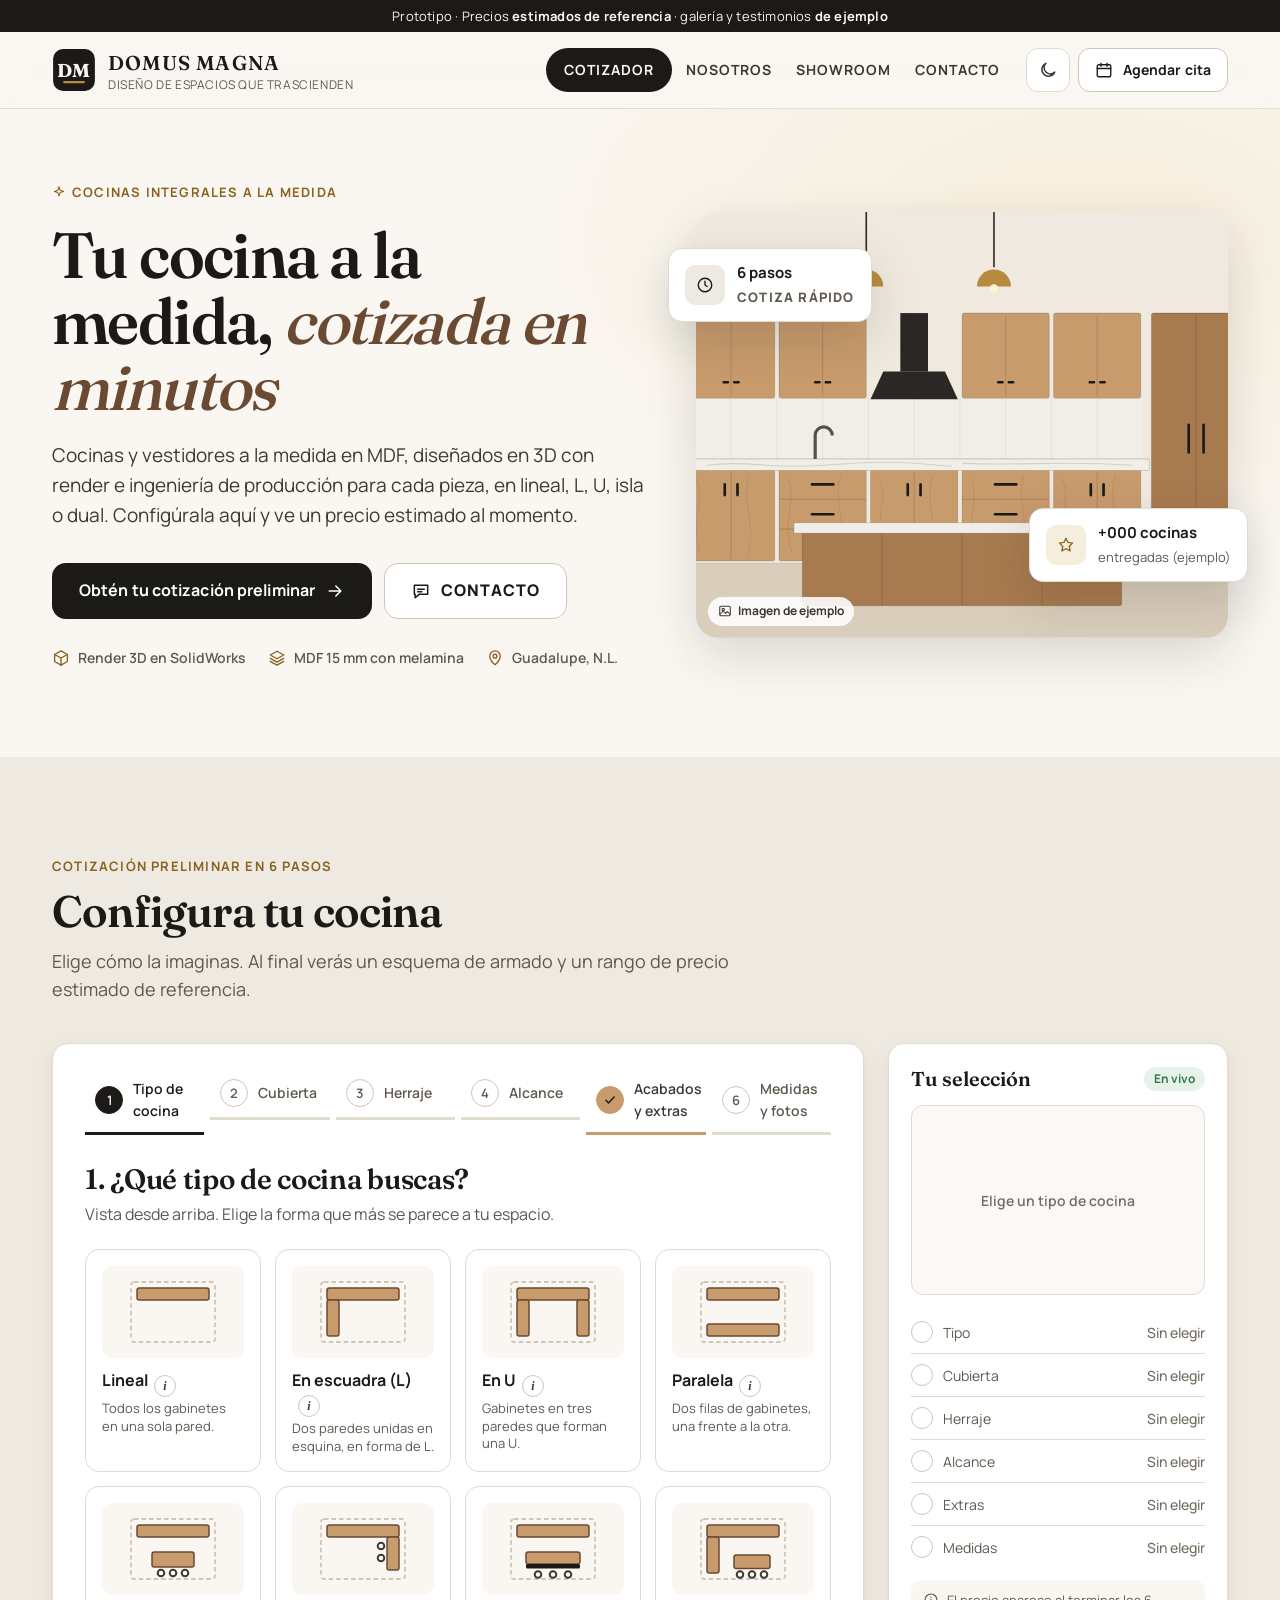
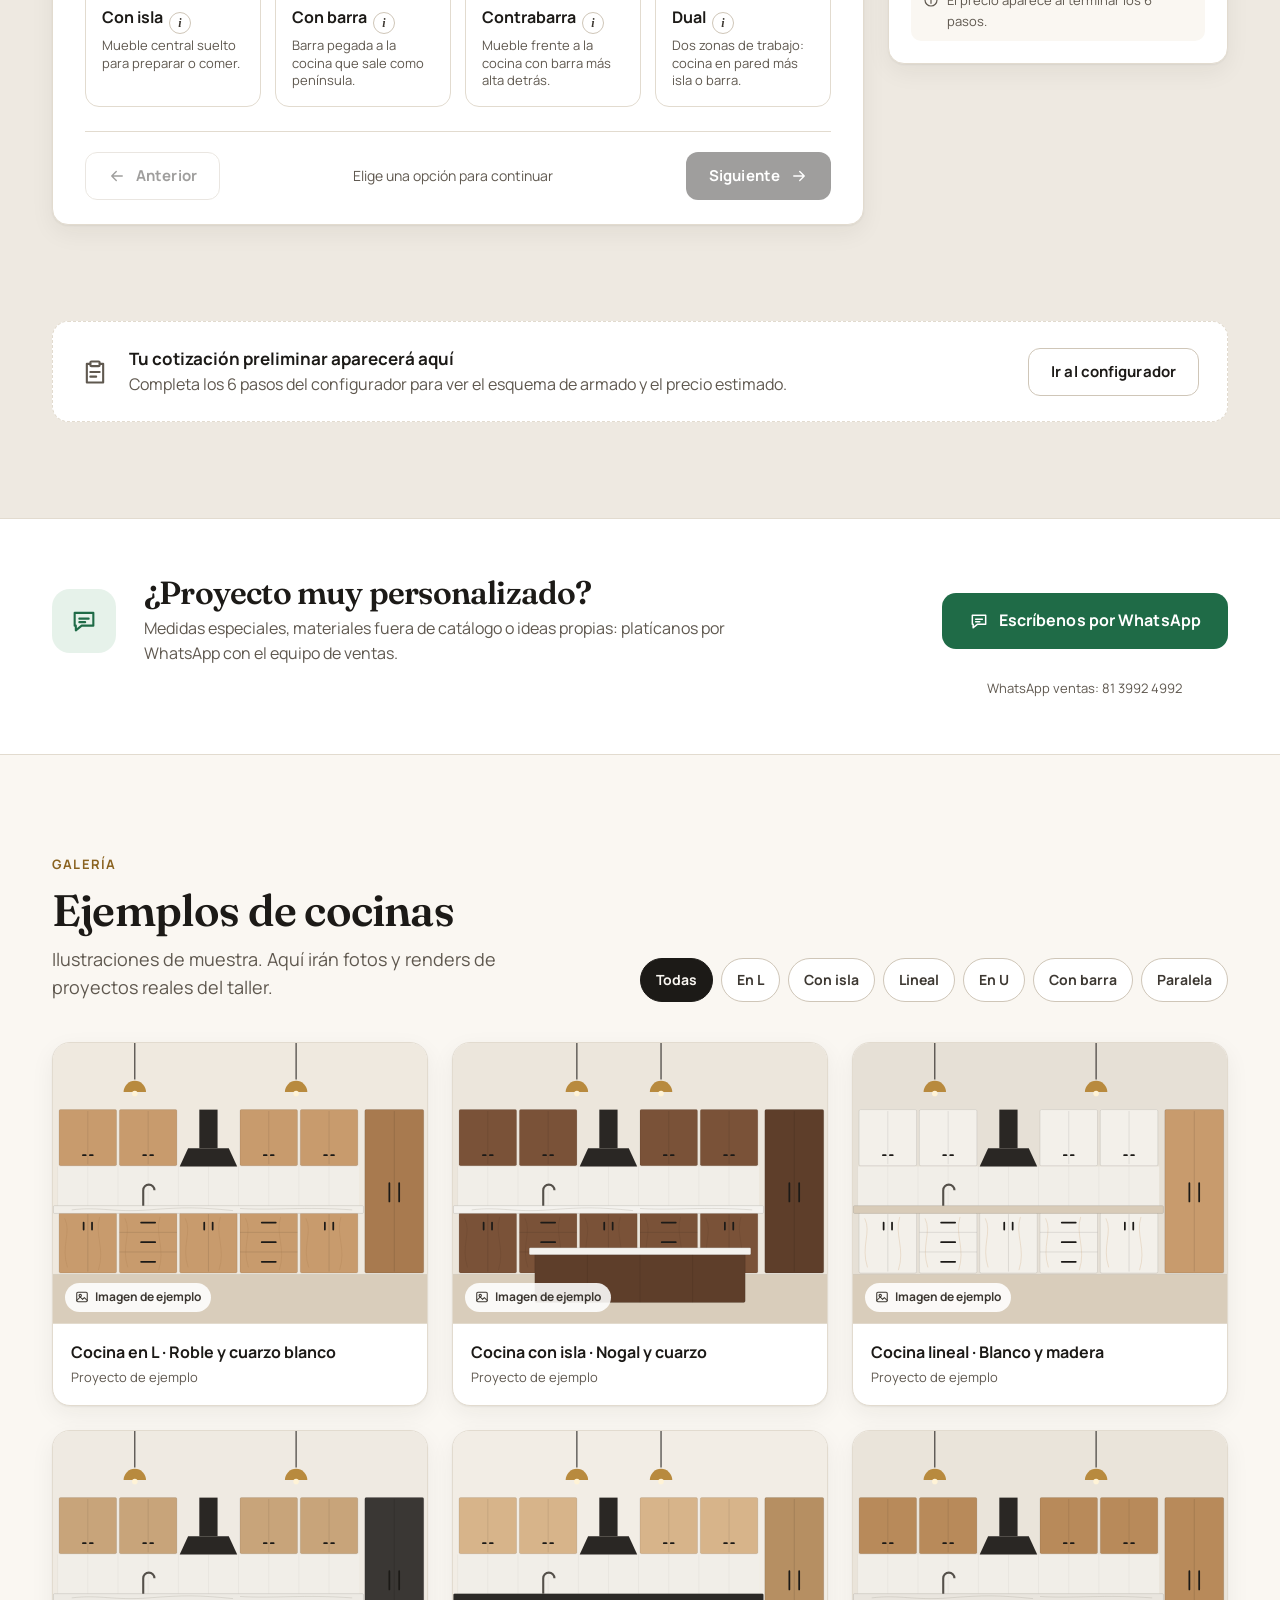
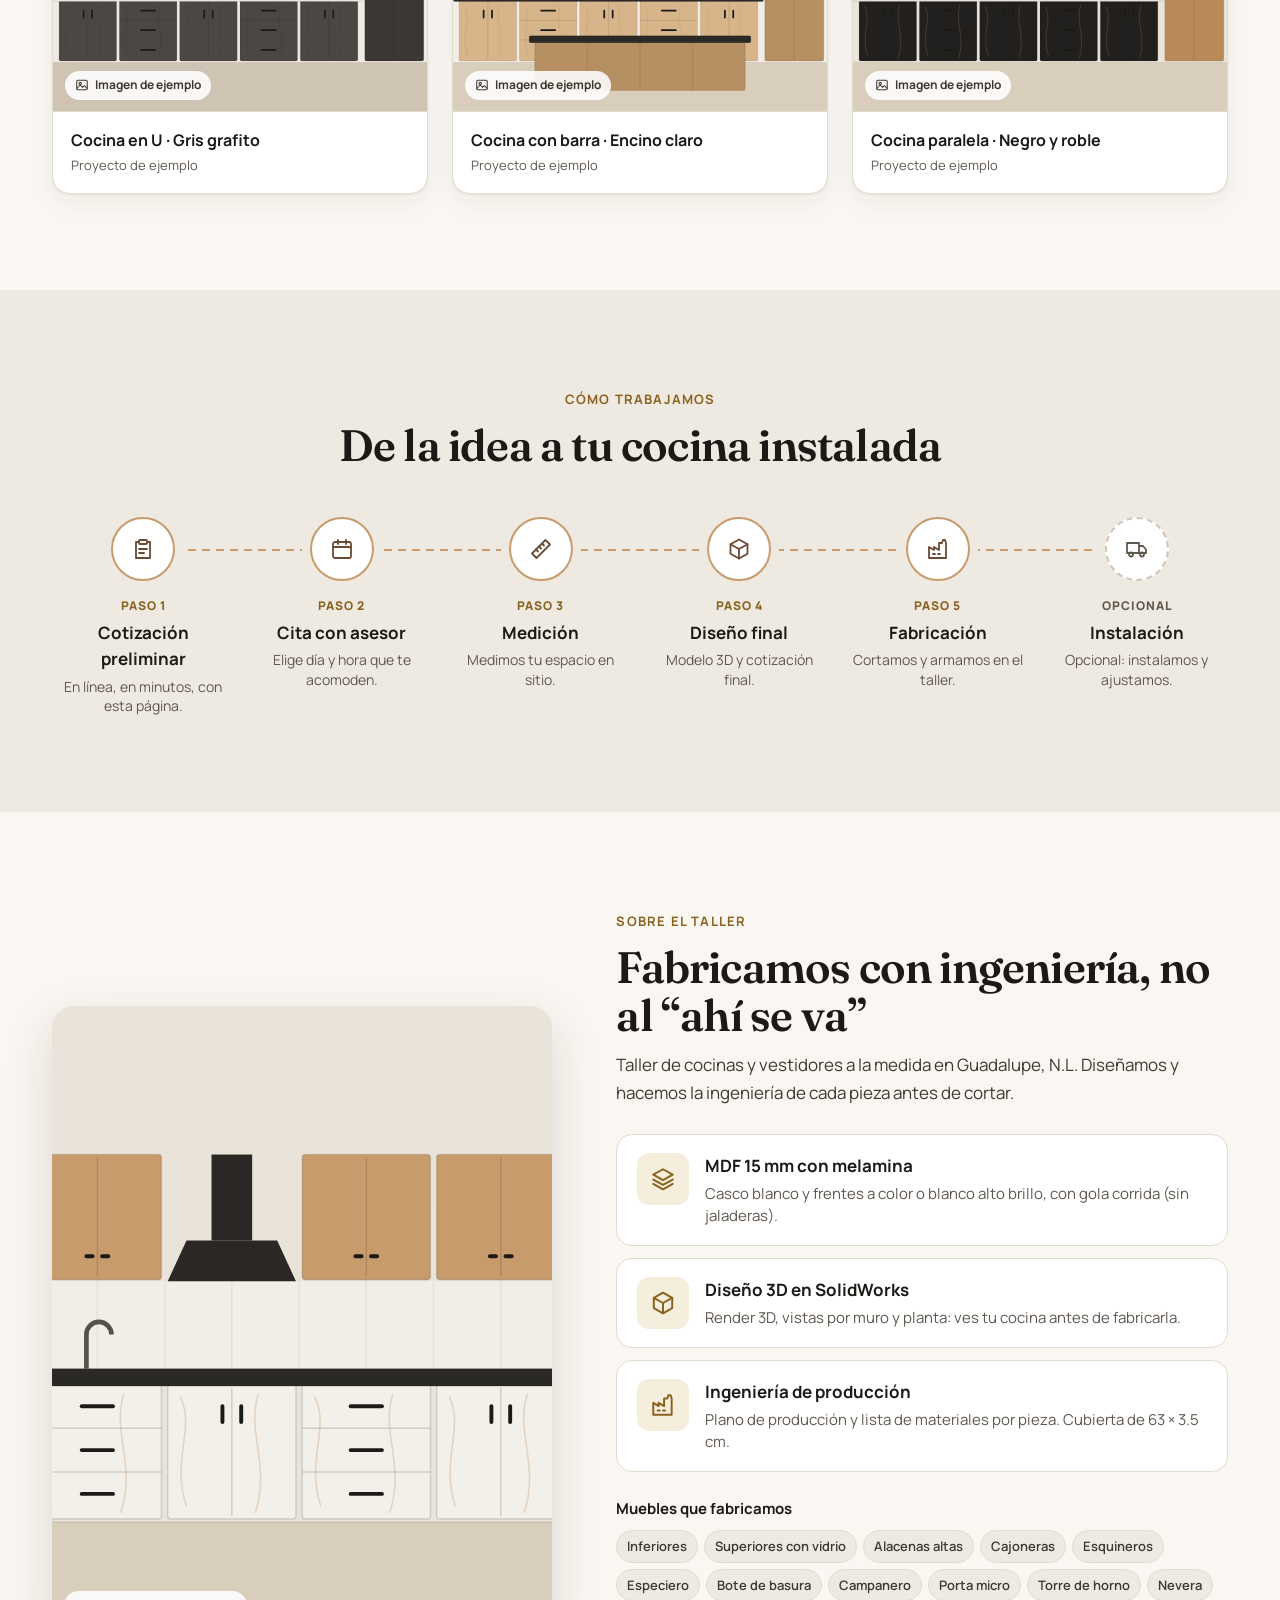
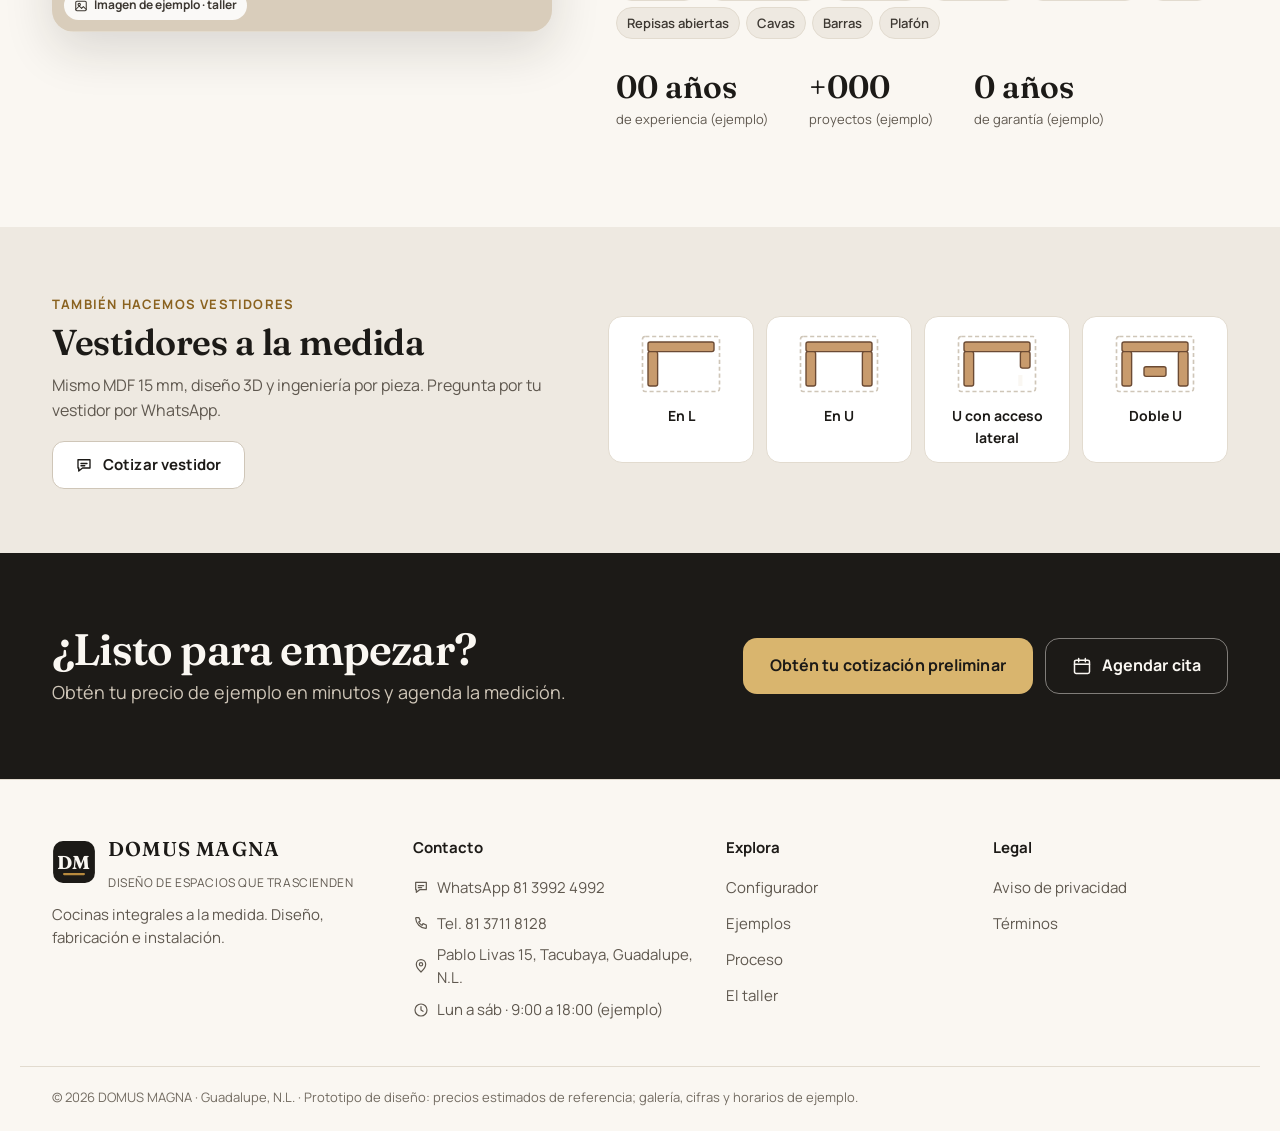
==== commit f23e61a3: "Marca: DOMUS MAGNA — Diseño de espacios que trascienden (logo DM, títulos, footer, WhatsApp, agenda)" ====
--- a/index.html
+++ b/index.html
@@ -1,13 +1,13 @@
 <!doctype html>
 <html lang="es-MX"><head><meta charset="utf-8"><meta name="viewport" content="width=device-width,initial-scale=1">
-<title>Cocinas Quintana — Cotiza tu cocina integral en línea (prototipo)</title>
-<meta name="description" content="Prototipo de página de inicio con configurador de cocina y precio de ejemplo. Datos de ejemplo.">
+<title>DOMUS MAGNA — Cotiza tu cocina integral en línea (prototipo)</title>
+<meta name="description" content="DOMUS MAGNA — Diseño de espacios que trascienden. Cocinas integrales y vestidores a la medida en Guadalupe, N.L.: cotización preliminar en línea (prototipo, datos de ejemplo).">
 <link rel="stylesheet" href="styles.css"><link rel="stylesheet" href="wireframe.css">
 <script>/* modo: ?modo=wireframe | ?tema=oscuro */(function(){var q=new URLSearchParams(location.search),c=document.documentElement.classList;if(q.get("modo")==="wireframe")c.add("wf");if(q.get("tema")==="oscuro"||localStorage.getItem("cq-tema")==="oscuro"&&!q.get("tema"))c.add("dark");})();</script>
 </head><body>
 <a class="skip" href="#configurador">Saltar al configurador</a>
 <div class="demo-bar">Prototipo · Precios <b>estimados de referencia</b> · galería y testimonios <b>de ejemplo</b></div>
-<header class="top" id="top"><div class="wrap top-in"><a class="brand" href="#inicio" aria-label="Cocinas Quintana — inicio"><span class="mono" aria-hidden="true"><svg viewBox="0 0 40 40"><rect x="1" y="1" width="38" height="38" rx="9" class="mono-bg"/><text x="20" y="26.5" text-anchor="middle" class="mono-t">CQ</text><path d="M11 31h18" class="mono-l"/></svg></span><span class="wordmark"><b>Cocinas Quintana</b><small>Taller de cocinas integrales</small></span></a>
+<header class="top" id="top"><div class="wrap top-in"><a class="brand" href="#inicio" aria-label="DOMUS MAGNA — inicio"><span class="mono" aria-hidden="true"><svg viewBox="0 0 40 40"><rect x="1" y="1" width="38" height="38" rx="9" class="mono-bg"/><text x="20" y="26.5" text-anchor="middle" class="mono-t">DM</text><path d="M11 31h18" class="mono-l"/></svg></span><span class="wordmark"><b>DOMUS MAGNA</b><small>DISEÑO DE ESPACIOS QUE TRASCIENDEN</small></span></a>
  <nav class="nav" aria-label="Principal"><a href="#configurador" class="on" aria-current="page">COTIZADOR</a><a href="#taller">NOSOTROS</a><a href="#ejemplos">SHOWROOM</a><a href="#contacto">CONTACTO</a></nav>
  <div class="top-act"><button type="button" class="icon-btn" id="themeBtn" aria-label="Cambiar tema claro/oscuro"><svg class="ic i-moon" width="20" height="20" viewBox="0 0 24 24" fill="none" stroke="currentColor" stroke-width="1.8" stroke-linecap="round" stroke-linejoin="round" aria-hidden="true"><path d="M20 14.5A8 8 0 1 1 9.5 4a6.5 6.5 0 0 0 10.5 10.5z"/></svg><svg class="ic i-sun" width="20" height="20" viewBox="0 0 24 24" fill="none" stroke="currentColor" stroke-width="1.8" stroke-linecap="round" stroke-linejoin="round" aria-hidden="true"><circle cx="12" cy="12" r="4"/><path d="M12 2v2M12 20v2M2 12h2M20 12h2M4.9 4.9l1.4 1.4M17.7 17.7l1.4 1.4M4.9 19.1l1.4-1.4M17.7 6.3l1.4-1.4"/></svg></button><button type="button" class="btn btn-ghost btn-sm btn-cita" data-open="agenda"><svg class="ic" width="18" height="18" viewBox="0 0 24 24" fill="none" stroke="currentColor" stroke-width="1.8" stroke-linecap="round" stroke-linejoin="round" aria-hidden="true"><rect x="3" y="5" width="18" height="16" rx="2"/><path d="M3 10h18M8 3v4M16 3v4"/></svg> Agendar cita</button><button type="button" class="icon-btn btn-menu" id="menuBtn" aria-label="Abrir menú" aria-expanded="false" aria-controls="mnav"><svg class="ic" width="22" height="22" viewBox="0 0 24 24" fill="none" stroke="currentColor" stroke-width="1.8" stroke-linecap="round" stroke-linejoin="round" aria-hidden="true"><path d="M4 7h16M4 12h16M4 17h16"/></svg></button></div>
 </div><nav class="mnav" id="mnav" aria-label="Menú" hidden><a href="#configurador" class="on" aria-current="page">COTIZADOR</a><a href="#taller">NOSOTROS</a><a href="#ejemplos">SHOWROOM</a><a href="#contacto">CONTACTO</a><button type="button" class="btn btn-ghost btn-block" data-open="agenda"><svg class="ic" width="18" height="18" viewBox="0 0 24 24" fill="none" stroke="currentColor" stroke-width="1.8" stroke-linecap="round" stroke-linejoin="round" aria-hidden="true"><rect x="3" y="5" width="18" height="16" rx="2"/><path d="M3 10h18M8 3v4M16 3v4"/></svg> Agendar cita</button></nav></header>
@@ -18,7 +18,7 @@
   <span class="eyebrow"><svg class="ic" width="14" height="14" viewBox="0 0 24 24" fill="none" stroke="currentColor" stroke-width="1.8" stroke-linecap="round" stroke-linejoin="round" aria-hidden="true"><path d="M12 3l2 6 6 2-6 2-2 6-2-6-6-2 6-2z"/></svg> Cocinas integrales a la medida</span>
   <h1>Tu cocina a la medida, <em>cotizada en minutos</em></h1>
   <p class="lead">Cocinas y vestidores a la medida en MDF, diseñados en 3D con render e ingeniería de producción para cada pieza, en lineal, L, U, isla o dual. Configúrala aquí y ve un precio estimado al momento.</p>
-  <div class="hero-cta"><a href="#configurador" class="btn btn-primary btn-lg" data-start>Obtén tu cotización preliminar <svg class="ic" width="20" height="20" viewBox="0 0 24 24" fill="none" stroke="currentColor" stroke-width="1.8" stroke-linecap="round" stroke-linejoin="round" aria-hidden="true"><path d="M5 12h14M13 6l6 6-6 6"/></svg></a><a href="https://wa.me/528125405806?text=Hola%2C%20quiero%20informes%20de%20una%20cocina." class="btn btn-ghost btn-lg hero-contacto" data-wa target="_blank" rel="noopener" aria-label="CONTACTO: escribir a un asesor de ventas por WhatsApp"><svg class="ic" width="20" height="20" viewBox="0 0 24 24" fill="none" stroke="currentColor" stroke-width="1.8" stroke-linecap="round" stroke-linejoin="round" aria-hidden="true"><path d="M4 5h16v11H10l-5 4v-4H4z"/><path d="M8 10h8M8 13h5"/></svg> CONTACTO</a></div>
+  <div class="hero-cta"><a href="#configurador" class="btn btn-primary btn-lg" data-start>Obtén tu cotización preliminar <svg class="ic" width="20" height="20" viewBox="0 0 24 24" fill="none" stroke="currentColor" stroke-width="1.8" stroke-linecap="round" stroke-linejoin="round" aria-hidden="true"><path d="M5 12h14M13 6l6 6-6 6"/></svg></a><a href="https://wa.me/528125405806?text=Hola%20DOMUS%20MAGNA%2C%20quiero%20informes%20de%20una%20cocina." class="btn btn-ghost btn-lg hero-contacto" data-wa target="_blank" rel="noopener" aria-label="CONTACTO: escribir a un asesor de ventas por WhatsApp"><svg class="ic" width="20" height="20" viewBox="0 0 24 24" fill="none" stroke="currentColor" stroke-width="1.8" stroke-linecap="round" stroke-linejoin="round" aria-hidden="true"><path d="M4 5h16v11H10l-5 4v-4H4z"/><path d="M8 10h8M8 13h5"/></svg> CONTACTO</a></div>
   <ul class="trust"><li><svg class="ic" width="18" height="18" viewBox="0 0 24 24" fill="none" stroke="currentColor" stroke-width="1.8" stroke-linecap="round" stroke-linejoin="round" aria-hidden="true"><path d="M12 2.5l8.5 4.8v9.4L12 21.5l-8.5-4.8V7.3z"/><path d="M12 12l8.5-4.7M12 12L3.5 7.3M12 12v9.5"/></svg> Render 3D en SolidWorks</li><li><svg class="ic" width="18" height="18" viewBox="0 0 24 24" fill="none" stroke="currentColor" stroke-width="1.8" stroke-linecap="round" stroke-linejoin="round" aria-hidden="true"><path d="M12 3l9 5-9 5-9-5z"/><path d="M3 12.5l9 5 9-5M3 16.5l9 5 9-5"/></svg> MDF 15 mm con melamina</li><li><svg class="ic" width="18" height="18" viewBox="0 0 24 24" fill="none" stroke="currentColor" stroke-width="1.8" stroke-linecap="round" stroke-linejoin="round" aria-hidden="true"><path d="M12 21s-7-6.2-7-11.5a7 7 0 0 1 14 0C19 14.8 12 21 12 21z"/><circle cx="12" cy="9.5" r="2.5"/></svg> Guadalupe, N.L.</li></ul>
  </div>
  <div class="hero-art"><div class="art"><svg viewBox="0 0 600 400" preserveAspectRatio="xMidYMid slice" role="img" aria-label="Ilustración de cocina (ejemplo)"><rect width="600" height="400" fill="#EFE9DF"/><rect y="330" width="600" height="70" fill="#D9CDBB"/><path d="M0 330h600" stroke="#000" stroke-opacity=".08"/><rect x="40" y="176" width="430" height="56" fill="#F1EEE8"/><path d="M40 176v56" stroke="#000" stroke-opacity=".05"/><path d="M83 176v56" stroke="#000" stroke-opacity=".05"/><path d="M126 176v56" stroke="#000" stroke-opacity=".05"/><path d="M169 176v56" stroke="#000" stroke-opacity=".05"/><path d="M212 176v56" stroke="#000" stroke-opacity=".05"/><path d="M255 176v56" stroke="#000" stroke-opacity=".05"/><path d="M298 176v56" stroke="#000" stroke-opacity=".05"/><path d="M341 176v56" stroke="#000" stroke-opacity=".05"/><path d="M384 176v56" stroke="#000" stroke-opacity=".05"/><path d="M427 176v56" stroke="#000" stroke-opacity=".05"/><rect x="42" y="95" width="82" height="80" rx="2" fill="#C89B6D" stroke="#000" stroke-opacity=".12"/><path d="M83 97v76" stroke="#000" stroke-opacity=".12"/><path d="M76 160h4M86 160h4" stroke="#1C1A17" stroke-width="2.5" stroke-linecap="round"/><rect x="128" y="95" width="82" height="80" rx="2" fill="#C89B6D" stroke="#000" stroke-opacity=".12"/><path d="M169 97v76" stroke="#000" stroke-opacity=".12"/><path d="M162 160h4M172 160h4" stroke="#1C1A17" stroke-width="2.5" stroke-linecap="round"/><path d="M226 150h58l12 26H214z" fill="#2A2724"/><rect x="242" y="95" width="26" height="55" fill="#2A2724"/><rect x="300" y="95" width="82" height="80" rx="2" fill="#C89B6D" stroke="#000" stroke-opacity=".12"/><path d="M341 97v76" stroke="#000" stroke-opacity=".12"/><path d="M334 160h4M344 160h4" stroke="#1C1A17" stroke-width="2.5" stroke-linecap="round"/><rect x="386" y="95" width="82" height="80" rx="2" fill="#C89B6D" stroke="#000" stroke-opacity=".12"/><path d="M427 97v76" stroke="#000" stroke-opacity=".12"/><path d="M420 160h4M430 160h4" stroke="#1C1A17" stroke-width="2.5" stroke-linecap="round"/><rect x="42" y="242" width="82" height="86" rx="2" fill="#C89B6D" stroke="#000" stroke-opacity=".12"/><path d="M83 244v82" stroke="#000" stroke-opacity=".14"/><path d="M77 256v10M89 256v10" stroke="#1C1A17" stroke-width="2.5" stroke-linecap="round"/><rect x="128" y="242" width="82" height="86" rx="2" fill="#C89B6D" stroke="#000" stroke-opacity=".12"/><path d="M128 270h82M128 298h82" stroke="#000" stroke-opacity=".14"/><path d="M159 256h20" stroke="#1C1A17" stroke-width="2.5" stroke-linecap="round"/><path d="M159 284h20" stroke="#1C1A17" stroke-width="2.5" stroke-linecap="round"/><path d="M159 312h20" stroke="#1C1A17" stroke-width="2.5" stroke-linecap="round"/><rect x="214" y="242" width="82" height="86" rx="2" fill="#C89B6D" stroke="#000" stroke-opacity=".12"/><path d="M255 244v82" stroke="#000" stroke-opacity=".14"/><path d="M249 256v10M261 256v10" stroke="#1C1A17" stroke-width="2.5" stroke-linecap="round"/><rect x="300" y="242" width="82" height="86" rx="2" fill="#C89B6D" stroke="#000" stroke-opacity=".12"/><path d="M300 270h82M300 298h82" stroke="#000" stroke-opacity=".14"/><path d="M331 256h20" stroke="#1C1A17" stroke-width="2.5" stroke-linecap="round"/><path d="M331 284h20" stroke="#1C1A17" stroke-width="2.5" stroke-linecap="round"/><path d="M331 312h20" stroke="#1C1A17" stroke-width="2.5" stroke-linecap="round"/><rect x="386" y="242" width="82" height="86" rx="2" fill="#C89B6D" stroke="#000" stroke-opacity=".12"/><path d="M427 244v82" stroke="#000" stroke-opacity=".14"/><path d="M421 256v10M433 256v10" stroke="#1C1A17" stroke-width="2.5" stroke-linecap="round"/><rect x="222" y="236" width="66" height="4" fill="#2A2724" opacity=".5"/><path d="M50 250c10 20-6 40 4 70M100 248c-8 25 8 45-2 76" stroke="#A87A4F" stroke-opacity=".35" fill="none"/><path d="M136 250c10 20-6 40 4 70M186 248c-8 25 8 45-2 76" stroke="#A87A4F" stroke-opacity=".35" fill="none"/><path d="M222 250c10 20-6 40 4 70M272 248c-8 25 8 45-2 76" stroke="#A87A4F" stroke-opacity=".35" fill="none"/><path d="M308 250c10 20-6 40 4 70M358 248c-8 25 8 45-2 76" stroke="#A87A4F" stroke-opacity=".35" fill="none"/><path d="M394 250c10 20-6 40 4 70M444 248c-8 25 8 45-2 76" stroke="#A87A4F" stroke-opacity=".35" fill="none"/><rect x="34" y="232" width="442" height="11" rx="1.5" fill="#F1EEE8" stroke="#000" stroke-opacity=".15"/><path d="M60 238c40-5 60 4 110 0s70-4 120 1M300 236c50 3 90-3 160 2" stroke="#9A948A" stroke-opacity=".35" fill="none"/><path d="M162 232v-22a8 8 0 0 1 16 0" stroke="#55504A" stroke-width="3" fill="none"/><rect x="478" y="95" width="84" height="233" rx="2" fill="#A87A4F" stroke="#000" stroke-opacity=".15"/><path d="M520 97v229" stroke="#000" stroke-opacity=".15"/><path d="M513 200v26M527 200v26" stroke="#1C1A17" stroke-width="2.5" stroke-linecap="round"/><path d="M210 0v52" stroke="#2A2724" stroke-width="1.5"/><path d="M194 70a16 16 0 0 1 32 0z" fill="#B88A3E"/><circle cx="210" cy="72" r="4" fill="#FFF3D6"/><path d="M330 0v52" stroke="#2A2724" stroke-width="1.5"/><path d="M314 70a16 16 0 0 1 32 0z" fill="#B88A3E"/><circle cx="330" cy="72" r="4" fill="#FFF3D6"/><rect x="150" y="300" width="300" height="70" rx="2" fill="#A87A4F" stroke="#000" stroke-opacity=".15"/><rect x="142" y="292" width="316" height="10" rx="1.5" fill="#F1EEE8" stroke="#000" stroke-opacity=".15"/><path d="M225 302v68" stroke="#000" stroke-opacity=".12"/><path d="M300 302v68" stroke="#000" stroke-opacity=".12"/><path d="M375 302v68" stroke="#000" stroke-opacity=".12"/></svg><span class="art-tag"><svg class="ic" width="14" height="14" viewBox="0 0 24 24" fill="none" stroke="currentColor" stroke-width="1.8" stroke-linecap="round" stroke-linejoin="round" aria-hidden="true"><rect x="3" y="4" width="18" height="16" rx="2"/><circle cx="9" cy="9.5" r="2"/><path d="M3 18l6-6 4 4 3-3 5 5"/></svg> Imagen de ejemplo</span></div>
@@ -129,11 +129,11 @@
 </main>
 
 <footer class="foot" id="contacto"><div class="wrap foot-in">
- <div class="foot-b"><a class="brand" href="#inicio" aria-label="Cocinas Quintana — inicio"><span class="mono" aria-hidden="true"><svg viewBox="0 0 40 40"><rect x="1" y="1" width="38" height="38" rx="9" class="mono-bg"/><text x="20" y="26.5" text-anchor="middle" class="mono-t">CQ</text><path d="M11 31h18" class="mono-l"/></svg></span><span class="wordmark"><b>Cocinas Quintana</b><small>Taller de cocinas integrales</small></span></a><p>Cocinas integrales a la medida. Diseño, fabricación e instalación.</p></div>
+ <div class="foot-b"><a class="brand" href="#inicio" aria-label="DOMUS MAGNA — inicio"><span class="mono" aria-hidden="true"><svg viewBox="0 0 40 40"><rect x="1" y="1" width="38" height="38" rx="9" class="mono-bg"/><text x="20" y="26.5" text-anchor="middle" class="mono-t">DM</text><path d="M11 31h18" class="mono-l"/></svg></span><span class="wordmark"><b>DOMUS MAGNA</b><small>DISEÑO DE ESPACIOS QUE TRASCIENDEN</small></span></a><p>Cocinas integrales a la medida. Diseño, fabricación e instalación.</p></div>
  <div><b>Contacto</b><ul><li><svg class="ic" width="16" height="16" viewBox="0 0 24 24" fill="none" stroke="currentColor" stroke-width="1.8" stroke-linecap="round" stroke-linejoin="round" aria-hidden="true"><path d="M4 5h16v11H10l-5 4v-4H4z"/><path d="M8 10h8M8 13h5"/></svg> <a href="https://wa.me/528125405806" data-wa>WhatsApp 81 3992 4992</a></li><li><svg class="ic" width="16" height="16" viewBox="0 0 24 24" fill="none" stroke="currentColor" stroke-width="1.8" stroke-linecap="round" stroke-linejoin="round" aria-hidden="true"><path d="M5 4h4l2 5-2.5 1.5a11 11 0 0 0 5 5L15 13l5 2v4a1 1 0 0 1-1 1A16 16 0 0 1 4 5a1 1 0 0 1 1-1z"/></svg> <a href="tel:+528137118128">Tel. 81 3711 8128</a></li><li><svg class="ic" width="16" height="16" viewBox="0 0 24 24" fill="none" stroke="currentColor" stroke-width="1.8" stroke-linecap="round" stroke-linejoin="round" aria-hidden="true"><path d="M12 21s-7-6.2-7-11.5a7 7 0 0 1 14 0C19 14.8 12 21 12 21z"/><circle cx="12" cy="9.5" r="2.5"/></svg> Pablo Livas 15, Tacubaya, Guadalupe, N.L.</li><li><svg class="ic" width="16" height="16" viewBox="0 0 24 24" fill="none" stroke="currentColor" stroke-width="1.8" stroke-linecap="round" stroke-linejoin="round" aria-hidden="true"><circle cx="12" cy="12" r="9"/><path d="M12 7v5l3 2"/></svg> Lun a sáb · 9:00 a 18:00 (ejemplo)</li></ul></div>
  <div><b>Explora</b><ul><li><a href="#configurador">Configurador</a></li><li><a href="#ejemplos">Ejemplos</a></li><li><a href="#proceso">Proceso</a></li><li><a href="#taller">El taller</a></li></ul></div>
  <div><b>Legal</b><ul><li><a href="#">Aviso de privacidad</a></li><li><a href="#">Términos</a></li></ul></div>
-</div><div class="wrap foot-legal">© 2026 Cocinas Quintana · Guadalupe, N.L. · Prototipo de diseño: precios estimados de referencia; galería, cifras y horarios de ejemplo.</div></footer>
+</div><div class="wrap foot-legal">© 2026 DOMUS MAGNA · Guadalupe, N.L. · Prototipo de diseño: precios estimados de referencia; galería, cifras y horarios de ejemplo.</div></footer>
 
 <a class="fab" href="#" data-wa aria-label="Contactar asesor de ventas por WhatsApp"><svg class="ic" width="26" height="26" viewBox="0 0 24 24" fill="none" stroke="currentColor" stroke-width="1.8" stroke-linecap="round" stroke-linejoin="round" aria-hidden="true"><path d="M4 5h16v11H10l-5 4v-4H4z"/><path d="M8 10h8M8 13h5"/></svg><span>Contactar asesor</span></a>
 
@@ -142,7 +142,7 @@
  <div class="modal-card">
   <button type="button" class="icon-btn modal-x" data-close aria-label="Cerrar"><svg class="ic" width="20" height="20" viewBox="0 0 24 24" fill="none" stroke="currentColor" stroke-width="1.8" stroke-linecap="round" stroke-linejoin="round" aria-hidden="true"><path d="M6 6l12 12M18 6L6 18"/></svg></button>
   <div class="ag-form" id="agForm">
-   <span class="eyebrow">Paso siguiente</span><h3 id="ag-t">Agenda tu cita con un asesor</h3>
+   <span class="eyebrow">Paso siguiente</span><h3 id="ag-t">Agenda tu cita con un asesor de DOMUS MAGNA</h3>
    <p class="muted">El asesor visita tu casa, toma medidas exactas y te entrega la cotización final. <b>(Horarios de ejemplo)</b></p>
    <div class="ag-l">Elige un día</div><div class="days" id="days"></div>
    <div class="ag-l">Elige un horario</div><div class="slots" id="slots"></div>
--- a/styles.css
+++ b/styles.css
@@ -1,5 +1,5 @@
 /* ==========================================================
-   Cocinas Quintana — página de inicio (prototipo)
+   DOMUS MAGNA — página de inicio (prototipo)
    Paleta: madera cálida, hueso, grises, acentos carbón y dorado
    Temas: claro (por defecto) · .dark (oscuro) · .wf (wireframe gris, ver wireframe.css)
    ========================================================== */
@@ -614,3 +614,4 @@
 @media (max-width:720px){.btn-cita{display:none}}
 @media (min-width:1101px){.mnav{display:none!important}}
 .wf .nav a.on,.wf .mnav a.on{background:#222;color:#fff}
+.wordmark b{letter-spacing:1.2px}
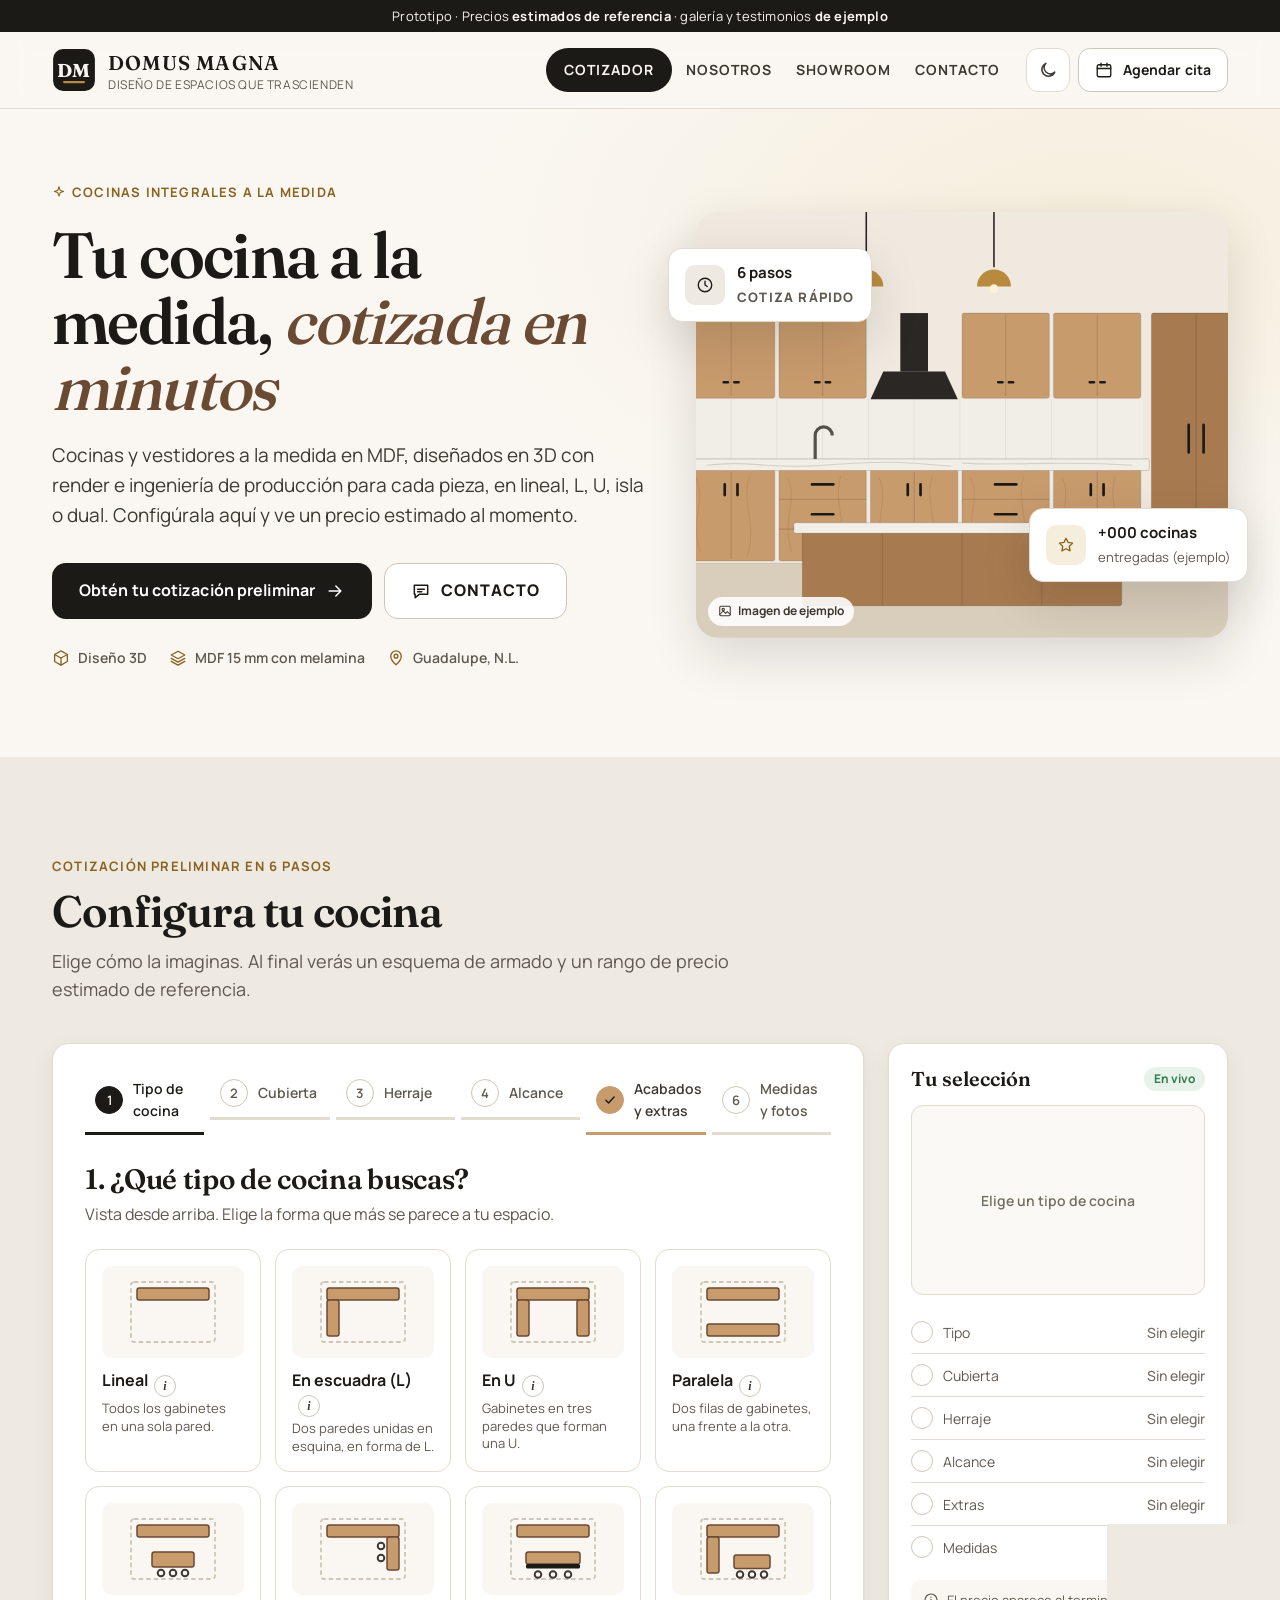
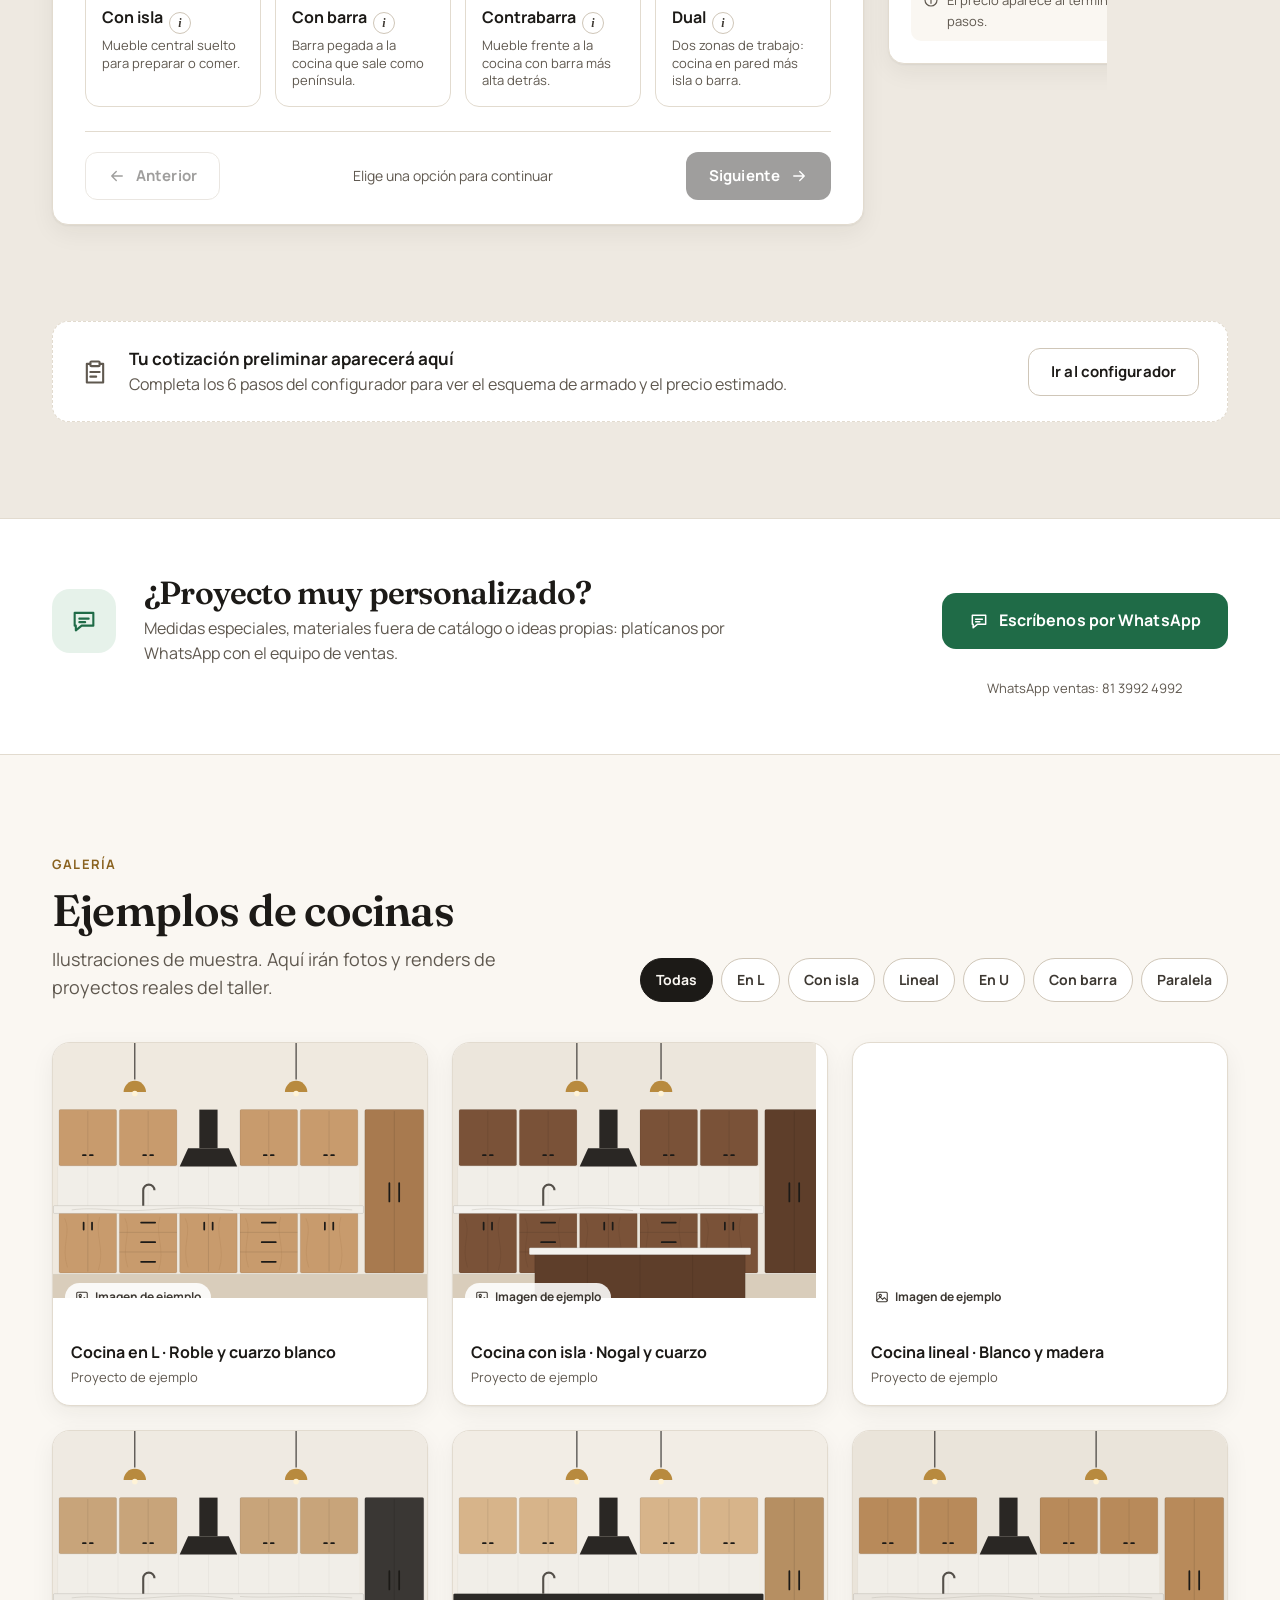
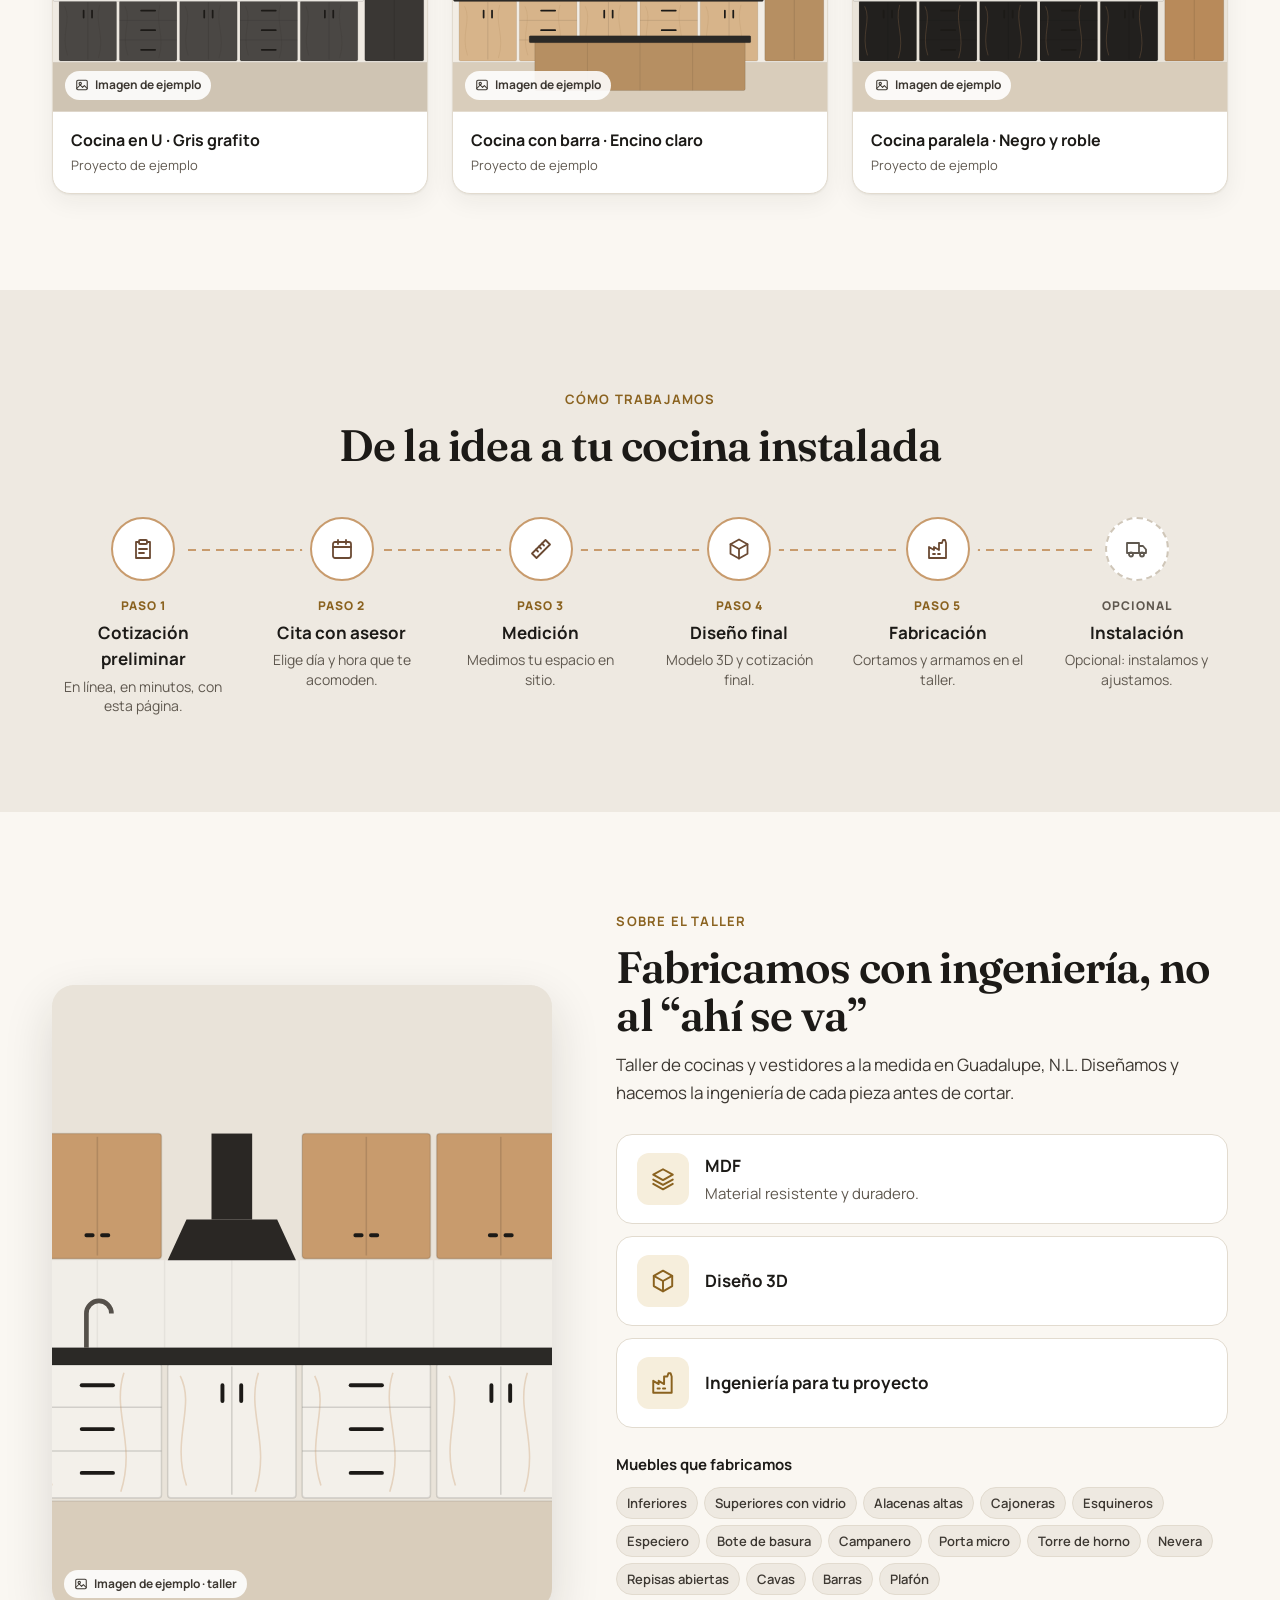
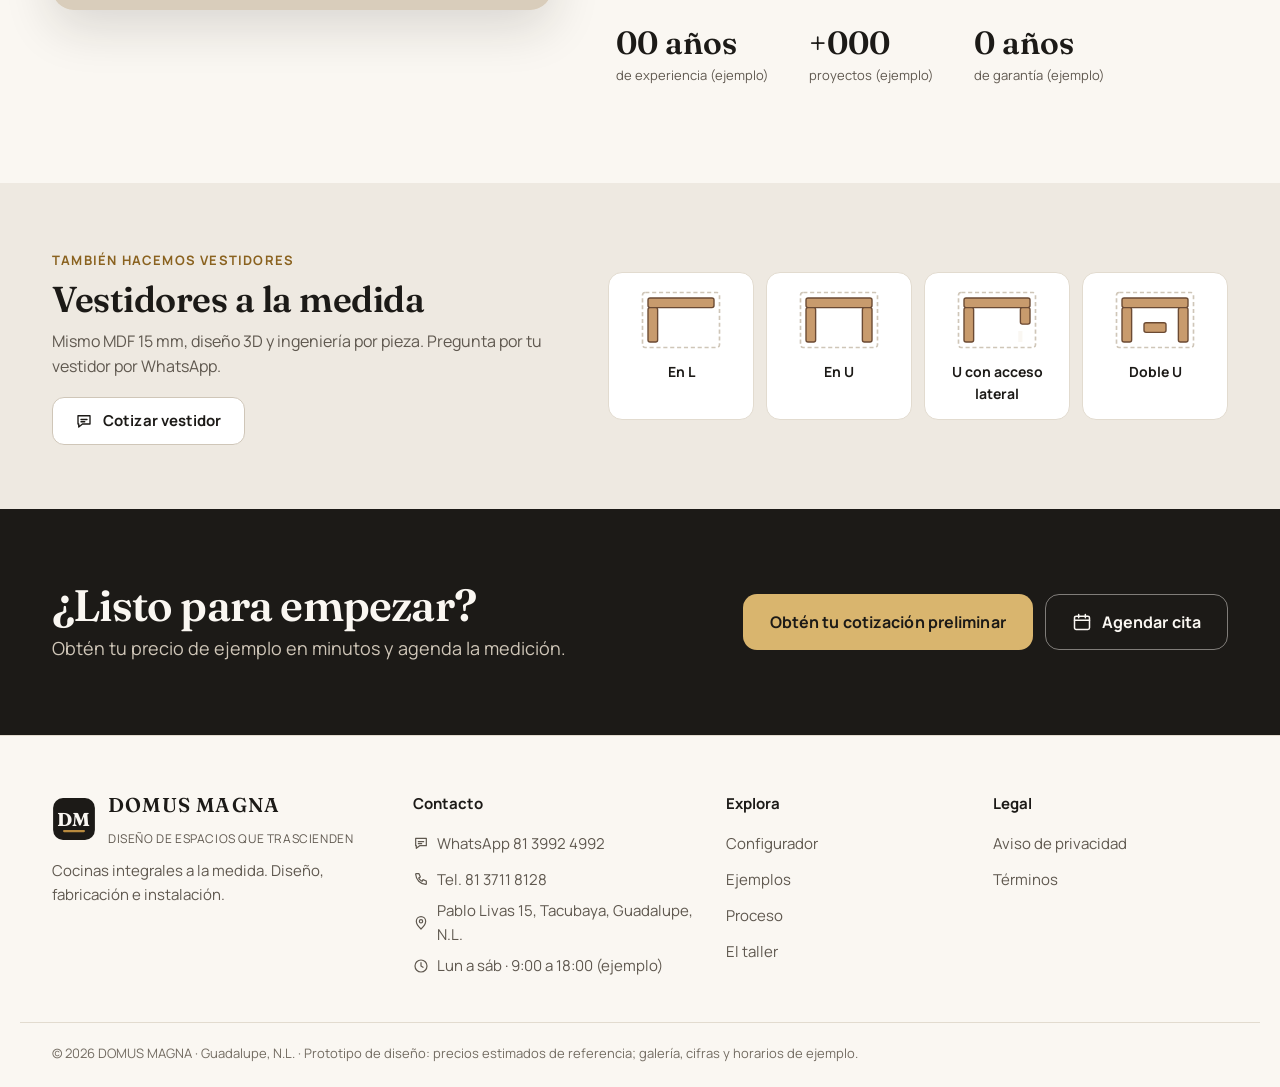
==== commit 78bf23d5: "Sobre el taller: tarjetas MDF / Diseño 3D / Ingeniería para tu proyecto; se quita SolidWorks de todo" ====
--- a/index.html
+++ b/index.html
@@ -19,7 +19,7 @@
   <h1>Tu cocina a la medida, <em>cotizada en minutos</em></h1>
   <p class="lead">Cocinas y vestidores a la medida en MDF, diseñados en 3D con render e ingeniería de producción para cada pieza, en lineal, L, U, isla o dual. Configúrala aquí y ve un precio estimado al momento.</p>
   <div class="hero-cta"><a href="#configurador" class="btn btn-primary btn-lg" data-start>Obtén tu cotización preliminar <svg class="ic" width="20" height="20" viewBox="0 0 24 24" fill="none" stroke="currentColor" stroke-width="1.8" stroke-linecap="round" stroke-linejoin="round" aria-hidden="true"><path d="M5 12h14M13 6l6 6-6 6"/></svg></a><a href="https://wa.me/528125405806?text=Hola%20DOMUS%20MAGNA%2C%20quiero%20informes%20de%20una%20cocina." class="btn btn-ghost btn-lg hero-contacto" data-wa target="_blank" rel="noopener" aria-label="CONTACTO: escribir a un asesor de ventas por WhatsApp"><svg class="ic" width="20" height="20" viewBox="0 0 24 24" fill="none" stroke="currentColor" stroke-width="1.8" stroke-linecap="round" stroke-linejoin="round" aria-hidden="true"><path d="M4 5h16v11H10l-5 4v-4H4z"/><path d="M8 10h8M8 13h5"/></svg> CONTACTO</a></div>
-  <ul class="trust"><li><svg class="ic" width="18" height="18" viewBox="0 0 24 24" fill="none" stroke="currentColor" stroke-width="1.8" stroke-linecap="round" stroke-linejoin="round" aria-hidden="true"><path d="M12 2.5l8.5 4.8v9.4L12 21.5l-8.5-4.8V7.3z"/><path d="M12 12l8.5-4.7M12 12L3.5 7.3M12 12v9.5"/></svg> Render 3D en SolidWorks</li><li><svg class="ic" width="18" height="18" viewBox="0 0 24 24" fill="none" stroke="currentColor" stroke-width="1.8" stroke-linecap="round" stroke-linejoin="round" aria-hidden="true"><path d="M12 3l9 5-9 5-9-5z"/><path d="M3 12.5l9 5 9-5M3 16.5l9 5 9-5"/></svg> MDF 15 mm con melamina</li><li><svg class="ic" width="18" height="18" viewBox="0 0 24 24" fill="none" stroke="currentColor" stroke-width="1.8" stroke-linecap="round" stroke-linejoin="round" aria-hidden="true"><path d="M12 21s-7-6.2-7-11.5a7 7 0 0 1 14 0C19 14.8 12 21 12 21z"/><circle cx="12" cy="9.5" r="2.5"/></svg> Guadalupe, N.L.</li></ul>
+  <ul class="trust"><li><svg class="ic" width="18" height="18" viewBox="0 0 24 24" fill="none" stroke="currentColor" stroke-width="1.8" stroke-linecap="round" stroke-linejoin="round" aria-hidden="true"><path d="M12 2.5l8.5 4.8v9.4L12 21.5l-8.5-4.8V7.3z"/><path d="M12 12l8.5-4.7M12 12L3.5 7.3M12 12v9.5"/></svg> Diseño 3D</li><li><svg class="ic" width="18" height="18" viewBox="0 0 24 24" fill="none" stroke="currentColor" stroke-width="1.8" stroke-linecap="round" stroke-linejoin="round" aria-hidden="true"><path d="M12 3l9 5-9 5-9-5z"/><path d="M3 12.5l9 5 9-5M3 16.5l9 5 9-5"/></svg> MDF 15 mm con melamina</li><li><svg class="ic" width="18" height="18" viewBox="0 0 24 24" fill="none" stroke="currentColor" stroke-width="1.8" stroke-linecap="round" stroke-linejoin="round" aria-hidden="true"><path d="M12 21s-7-6.2-7-11.5a7 7 0 0 1 14 0C19 14.8 12 21 12 21z"/><circle cx="12" cy="9.5" r="2.5"/></svg> Guadalupe, N.L.</li></ul>
  </div>
  <div class="hero-art"><div class="art"><svg viewBox="0 0 600 400" preserveAspectRatio="xMidYMid slice" role="img" aria-label="Ilustración de cocina (ejemplo)"><rect width="600" height="400" fill="#EFE9DF"/><rect y="330" width="600" height="70" fill="#D9CDBB"/><path d="M0 330h600" stroke="#000" stroke-opacity=".08"/><rect x="40" y="176" width="430" height="56" fill="#F1EEE8"/><path d="M40 176v56" stroke="#000" stroke-opacity=".05"/><path d="M83 176v56" stroke="#000" stroke-opacity=".05"/><path d="M126 176v56" stroke="#000" stroke-opacity=".05"/><path d="M169 176v56" stroke="#000" stroke-opacity=".05"/><path d="M212 176v56" stroke="#000" stroke-opacity=".05"/><path d="M255 176v56" stroke="#000" stroke-opacity=".05"/><path d="M298 176v56" stroke="#000" stroke-opacity=".05"/><path d="M341 176v56" stroke="#000" stroke-opacity=".05"/><path d="M384 176v56" stroke="#000" stroke-opacity=".05"/><path d="M427 176v56" stroke="#000" stroke-opacity=".05"/><rect x="42" y="95" width="82" height="80" rx="2" fill="#C89B6D" stroke="#000" stroke-opacity=".12"/><path d="M83 97v76" stroke="#000" stroke-opacity=".12"/><path d="M76 160h4M86 160h4" stroke="#1C1A17" stroke-width="2.5" stroke-linecap="round"/><rect x="128" y="95" width="82" height="80" rx="2" fill="#C89B6D" stroke="#000" stroke-opacity=".12"/><path d="M169 97v76" stroke="#000" stroke-opacity=".12"/><path d="M162 160h4M172 160h4" stroke="#1C1A17" stroke-width="2.5" stroke-linecap="round"/><path d="M226 150h58l12 26H214z" fill="#2A2724"/><rect x="242" y="95" width="26" height="55" fill="#2A2724"/><rect x="300" y="95" width="82" height="80" rx="2" fill="#C89B6D" stroke="#000" stroke-opacity=".12"/><path d="M341 97v76" stroke="#000" stroke-opacity=".12"/><path d="M334 160h4M344 160h4" stroke="#1C1A17" stroke-width="2.5" stroke-linecap="round"/><rect x="386" y="95" width="82" height="80" rx="2" fill="#C89B6D" stroke="#000" stroke-opacity=".12"/><path d="M427 97v76" stroke="#000" stroke-opacity=".12"/><path d="M420 160h4M430 160h4" stroke="#1C1A17" stroke-width="2.5" stroke-linecap="round"/><rect x="42" y="242" width="82" height="86" rx="2" fill="#C89B6D" stroke="#000" stroke-opacity=".12"/><path d="M83 244v82" stroke="#000" stroke-opacity=".14"/><path d="M77 256v10M89 256v10" stroke="#1C1A17" stroke-width="2.5" stroke-linecap="round"/><rect x="128" y="242" width="82" height="86" rx="2" fill="#C89B6D" stroke="#000" stroke-opacity=".12"/><path d="M128 270h82M128 298h82" stroke="#000" stroke-opacity=".14"/><path d="M159 256h20" stroke="#1C1A17" stroke-width="2.5" stroke-linecap="round"/><path d="M159 284h20" stroke="#1C1A17" stroke-width="2.5" stroke-linecap="round"/><path d="M159 312h20" stroke="#1C1A17" stroke-width="2.5" stroke-linecap="round"/><rect x="214" y="242" width="82" height="86" rx="2" fill="#C89B6D" stroke="#000" stroke-opacity=".12"/><path d="M255 244v82" stroke="#000" stroke-opacity=".14"/><path d="M249 256v10M261 256v10" stroke="#1C1A17" stroke-width="2.5" stroke-linecap="round"/><rect x="300" y="242" width="82" height="86" rx="2" fill="#C89B6D" stroke="#000" stroke-opacity=".12"/><path d="M300 270h82M300 298h82" stroke="#000" stroke-opacity=".14"/><path d="M331 256h20" stroke="#1C1A17" stroke-width="2.5" stroke-linecap="round"/><path d="M331 284h20" stroke="#1C1A17" stroke-width="2.5" stroke-linecap="round"/><path d="M331 312h20" stroke="#1C1A17" stroke-width="2.5" stroke-linecap="round"/><rect x="386" y="242" width="82" height="86" rx="2" fill="#C89B6D" stroke="#000" stroke-opacity=".12"/><path d="M427 244v82" stroke="#000" stroke-opacity=".14"/><path d="M421 256v10M433 256v10" stroke="#1C1A17" stroke-width="2.5" stroke-linecap="round"/><rect x="222" y="236" width="66" height="4" fill="#2A2724" opacity=".5"/><path d="M50 250c10 20-6 40 4 70M100 248c-8 25 8 45-2 76" stroke="#A87A4F" stroke-opacity=".35" fill="none"/><path d="M136 250c10 20-6 40 4 70M186 248c-8 25 8 45-2 76" stroke="#A87A4F" stroke-opacity=".35" fill="none"/><path d="M222 250c10 20-6 40 4 70M272 248c-8 25 8 45-2 76" stroke="#A87A4F" stroke-opacity=".35" fill="none"/><path d="M308 250c10 20-6 40 4 70M358 248c-8 25 8 45-2 76" stroke="#A87A4F" stroke-opacity=".35" fill="none"/><path d="M394 250c10 20-6 40 4 70M444 248c-8 25 8 45-2 76" stroke="#A87A4F" stroke-opacity=".35" fill="none"/><rect x="34" y="232" width="442" height="11" rx="1.5" fill="#F1EEE8" stroke="#000" stroke-opacity=".15"/><path d="M60 238c40-5 60 4 110 0s70-4 120 1M300 236c50 3 90-3 160 2" stroke="#9A948A" stroke-opacity=".35" fill="none"/><path d="M162 232v-22a8 8 0 0 1 16 0" stroke="#55504A" stroke-width="3" fill="none"/><rect x="478" y="95" width="84" height="233" rx="2" fill="#A87A4F" stroke="#000" stroke-opacity=".15"/><path d="M520 97v229" stroke="#000" stroke-opacity=".15"/><path d="M513 200v26M527 200v26" stroke="#1C1A17" stroke-width="2.5" stroke-linecap="round"/><path d="M210 0v52" stroke="#2A2724" stroke-width="1.5"/><path d="M194 70a16 16 0 0 1 32 0z" fill="#B88A3E"/><circle cx="210" cy="72" r="4" fill="#FFF3D6"/><path d="M330 0v52" stroke="#2A2724" stroke-width="1.5"/><path d="M314 70a16 16 0 0 1 32 0z" fill="#B88A3E"/><circle cx="330" cy="72" r="4" fill="#FFF3D6"/><rect x="150" y="300" width="300" height="70" rx="2" fill="#A87A4F" stroke="#000" stroke-opacity=".15"/><rect x="142" y="292" width="316" height="10" rx="1.5" fill="#F1EEE8" stroke="#000" stroke-opacity=".15"/><path d="M225 302v68" stroke="#000" stroke-opacity=".12"/><path d="M300 302v68" stroke="#000" stroke-opacity=".12"/><path d="M375 302v68" stroke="#000" stroke-opacity=".12"/></svg><span class="art-tag"><svg class="ic" width="14" height="14" viewBox="0 0 24 24" fill="none" stroke="currentColor" stroke-width="1.8" stroke-linecap="round" stroke-linejoin="round" aria-hidden="true"><rect x="3" y="4" width="18" height="16" rx="2"/><circle cx="9" cy="9.5" r="2"/><path d="M3 18l6-6 4 4 3-3 5 5"/></svg> Imagen de ejemplo</span></div>
   <div class="float-card fc1"><span class="fc-ic"><svg class="ic" width="18" height="18" viewBox="0 0 24 24" fill="none" stroke="currentColor" stroke-width="1.8" stroke-linecap="round" stroke-linejoin="round" aria-hidden="true"><circle cx="12" cy="12" r="9"/><path d="M12 7v5l3 2"/></svg></span><div><b>6 pasos</b><small class="fc-up">COTIZA RÁPIDO</small></div></div>
@@ -115,7 +115,7 @@
  <div class="taller-art"><div class="art"><svg viewBox="0 0 600 400" preserveAspectRatio="xMidYMid slice" role="img" aria-label="Ilustración de cocina (ejemplo)"><rect width="600" height="400" fill="#E9E3D9"/><rect y="330" width="600" height="70" fill="#D9CDBB"/><path d="M0 330h600" stroke="#000" stroke-opacity=".08"/><rect x="40" y="176" width="430" height="56" fill="#F1EEE8"/><path d="M40 176v56" stroke="#000" stroke-opacity=".05"/><path d="M83 176v56" stroke="#000" stroke-opacity=".05"/><path d="M126 176v56" stroke="#000" stroke-opacity=".05"/><path d="M169 176v56" stroke="#000" stroke-opacity=".05"/><path d="M212 176v56" stroke="#000" stroke-opacity=".05"/><path d="M255 176v56" stroke="#000" stroke-opacity=".05"/><path d="M298 176v56" stroke="#000" stroke-opacity=".05"/><path d="M341 176v56" stroke="#000" stroke-opacity=".05"/><path d="M384 176v56" stroke="#000" stroke-opacity=".05"/><path d="M427 176v56" stroke="#000" stroke-opacity=".05"/><rect x="42" y="95" width="82" height="80" rx="2" fill="#C89B6D" stroke="#000" stroke-opacity=".12"/><path d="M83 97v76" stroke="#000" stroke-opacity=".12"/><path d="M76 160h4M86 160h4" stroke="#1C1A17" stroke-width="2.5" stroke-linecap="round"/><rect x="128" y="95" width="82" height="80" rx="2" fill="#C89B6D" stroke="#000" stroke-opacity=".12"/><path d="M169 97v76" stroke="#000" stroke-opacity=".12"/><path d="M162 160h4M172 160h4" stroke="#1C1A17" stroke-width="2.5" stroke-linecap="round"/><path d="M226 150h58l12 26H214z" fill="#2A2724"/><rect x="242" y="95" width="26" height="55" fill="#2A2724"/><rect x="300" y="95" width="82" height="80" rx="2" fill="#C89B6D" stroke="#000" stroke-opacity=".12"/><path d="M341 97v76" stroke="#000" stroke-opacity=".12"/><path d="M334 160h4M344 160h4" stroke="#1C1A17" stroke-width="2.5" stroke-linecap="round"/><rect x="386" y="95" width="82" height="80" rx="2" fill="#C89B6D" stroke="#000" stroke-opacity=".12"/><path d="M427 97v76" stroke="#000" stroke-opacity=".12"/><path d="M420 160h4M430 160h4" stroke="#1C1A17" stroke-width="2.5" stroke-linecap="round"/><rect x="42" y="242" width="82" height="86" rx="2" fill="#F3F0EA" stroke="#000" stroke-opacity=".12"/><path d="M83 244v82" stroke="#000" stroke-opacity=".14"/><path d="M77 256v10M89 256v10" stroke="#1C1A17" stroke-width="2.5" stroke-linecap="round"/><rect x="128" y="242" width="82" height="86" rx="2" fill="#F3F0EA" stroke="#000" stroke-opacity=".12"/><path d="M128 270h82M128 298h82" stroke="#000" stroke-opacity=".14"/><path d="M159 256h20" stroke="#1C1A17" stroke-width="2.5" stroke-linecap="round"/><path d="M159 284h20" stroke="#1C1A17" stroke-width="2.5" stroke-linecap="round"/><path d="M159 312h20" stroke="#1C1A17" stroke-width="2.5" stroke-linecap="round"/><rect x="214" y="242" width="82" height="86" rx="2" fill="#F3F0EA" stroke="#000" stroke-opacity=".12"/><path d="M255 244v82" stroke="#000" stroke-opacity=".14"/><path d="M249 256v10M261 256v10" stroke="#1C1A17" stroke-width="2.5" stroke-linecap="round"/><rect x="300" y="242" width="82" height="86" rx="2" fill="#F3F0EA" stroke="#000" stroke-opacity=".12"/><path d="M300 270h82M300 298h82" stroke="#000" stroke-opacity=".14"/><path d="M331 256h20" stroke="#1C1A17" stroke-width="2.5" stroke-linecap="round"/><path d="M331 284h20" stroke="#1C1A17" stroke-width="2.5" stroke-linecap="round"/><path d="M331 312h20" stroke="#1C1A17" stroke-width="2.5" stroke-linecap="round"/><rect x="386" y="242" width="82" height="86" rx="2" fill="#F3F0EA" stroke="#000" stroke-opacity=".12"/><path d="M427 244v82" stroke="#000" stroke-opacity=".14"/><path d="M421 256v10M433 256v10" stroke="#1C1A17" stroke-width="2.5" stroke-linecap="round"/><rect x="222" y="236" width="66" height="4" fill="#2A2724" opacity=".5"/><path d="M50 250c10 20-6 40 4 70M100 248c-8 25 8 45-2 76" stroke="#C89B6D" stroke-opacity=".35" fill="none"/><path d="M136 250c10 20-6 40 4 70M186 248c-8 25 8 45-2 76" stroke="#C89B6D" stroke-opacity=".35" fill="none"/><path d="M222 250c10 20-6 40 4 70M272 248c-8 25 8 45-2 76" stroke="#C89B6D" stroke-opacity=".35" fill="none"/><path d="M308 250c10 20-6 40 4 70M358 248c-8 25 8 45-2 76" stroke="#C89B6D" stroke-opacity=".35" fill="none"/><path d="M394 250c10 20-6 40 4 70M444 248c-8 25 8 45-2 76" stroke="#C89B6D" stroke-opacity=".35" fill="none"/><rect x="34" y="232" width="442" height="11" rx="1.5" fill="#2B2926" stroke="#000" stroke-opacity=".15"/><path d="M162 232v-22a8 8 0 0 1 16 0" stroke="#55504A" stroke-width="3" fill="none"/><rect x="478" y="95" width="84" height="233" rx="2" fill="#C89B6D" stroke="#000" stroke-opacity=".15"/><path d="M520 97v229" stroke="#000" stroke-opacity=".15"/><path d="M513 200v26M527 200v26" stroke="#1C1A17" stroke-width="2.5" stroke-linecap="round"/></svg><span class="art-tag"><svg class="ic" width="14" height="14" viewBox="0 0 24 24" fill="none" stroke="currentColor" stroke-width="1.8" stroke-linecap="round" stroke-linejoin="round" aria-hidden="true"><rect x="3" y="4" width="18" height="16" rx="2"/><circle cx="9" cy="9.5" r="2"/><path d="M3 18l6-6 4 4 3-3 5 5"/></svg> Imagen de ejemplo · taller</span></div></div>
  <div class="taller-txt"><span class="eyebrow">Sobre el taller</span><h2>Fabricamos con ingeniería, no al “ahí se va”</h2>
   <p class="lead">Taller de cocinas y vestidores a la medida en Guadalupe, N.L. Diseñamos y hacemos la ingeniería de cada pieza antes de cortar.</p>
-  <div class="feats"><div class="f-card card"><span class="f-ic"><svg class="ic" width="26" height="26" viewBox="0 0 24 24" fill="none" stroke="currentColor" stroke-width="1.8" stroke-linecap="round" stroke-linejoin="round" aria-hidden="true"><path d="M12 3l9 5-9 5-9-5z"/><path d="M3 12.5l9 5 9-5M3 16.5l9 5 9-5"/></svg></span><b>MDF 15 mm con melamina</b><p>Casco blanco y frentes a color o blanco alto brillo, con gola corrida (sin jaladeras).</p></div><div class="f-card card"><span class="f-ic"><svg class="ic" width="26" height="26" viewBox="0 0 24 24" fill="none" stroke="currentColor" stroke-width="1.8" stroke-linecap="round" stroke-linejoin="round" aria-hidden="true"><path d="M12 2.5l8.5 4.8v9.4L12 21.5l-8.5-4.8V7.3z"/><path d="M12 12l8.5-4.7M12 12L3.5 7.3M12 12v9.5"/></svg></span><b>Diseño 3D en SolidWorks</b><p>Render 3D, vistas por muro y planta: ves tu cocina antes de fabricarla.</p></div><div class="f-card card"><span class="f-ic"><svg class="ic" width="26" height="26" viewBox="0 0 24 24" fill="none" stroke="currentColor" stroke-width="1.8" stroke-linecap="round" stroke-linejoin="round" aria-hidden="true"><path d="M3 21V10l5 3v-3l5 3V6h3l1-3h2l1 3v15z"/><path d="M7 17h2M12 17h2"/></svg></span><b>Ingeniería de producción</b><p>Plano de producción y lista de materiales por pieza. Cubierta de 63 × 3.5 cm.</p></div></div>
+  <div class="feats"><div class="f-card card"><span class="f-ic"><svg class="ic" width="26" height="26" viewBox="0 0 24 24" fill="none" stroke="currentColor" stroke-width="1.8" stroke-linecap="round" stroke-linejoin="round" aria-hidden="true"><path d="M12 3l9 5-9 5-9-5z"/><path d="M3 12.5l9 5 9-5M3 16.5l9 5 9-5"/></svg></span><b>MDF</b><p>Material resistente y duradero.</p></div><div class="f-card card f-solo"><span class="f-ic"><svg class="ic" width="26" height="26" viewBox="0 0 24 24" fill="none" stroke="currentColor" stroke-width="1.8" stroke-linecap="round" stroke-linejoin="round" aria-hidden="true"><path d="M12 2.5l8.5 4.8v9.4L12 21.5l-8.5-4.8V7.3z"/><path d="M12 12l8.5-4.7M12 12L3.5 7.3M12 12v9.5"/></svg></span><b>Diseño 3D</b></div><div class="f-card card f-solo"><span class="f-ic"><svg class="ic" width="26" height="26" viewBox="0 0 24 24" fill="none" stroke="currentColor" stroke-width="1.8" stroke-linecap="round" stroke-linejoin="round" aria-hidden="true"><path d="M3 21V10l5 3v-3l5 3V6h3l1-3h2l1 3v15z"/><path d="M7 17h2M12 17h2"/></svg></span><b>Ingeniería para tu proyecto</b></div></div>
   <div class="muebles"><b>Muebles que fabricamos</b><ul><li>Inferiores</li><li>Superiores con vidrio</li><li>Alacenas altas</li><li>Cajoneras</li><li>Esquineros</li><li>Especiero</li><li>Bote de basura</li><li>Campanero</li><li>Porta micro</li><li>Torre de horno</li><li>Nevera</li><li>Repisas abiertas</li><li>Cavas</li><li>Barras</li><li>Plafón</li></ul></div>
   <div class="stats"><div><b>00 años</b><small>de experiencia (ejemplo)</small></div><div><b>+000</b><small>proyectos (ejemplo)</small></div><div><b>0 años</b><small>de garantía (ejemplo)</small></div></div>
  </div>
--- a/styles.css
+++ b/styles.css
@@ -615,3 +615,5 @@
 @media (min-width:1101px){.mnav{display:none!important}}
 .wf .nav a.on,.wf .mnav a.on{background:#222;color:#fff}
 .wordmark b{letter-spacing:1.2px}
+.f-card{align-items:center;align-content:center;min-height:90px}
+.f-card.f-solo b{grid-row:span 2;align-self:center}
